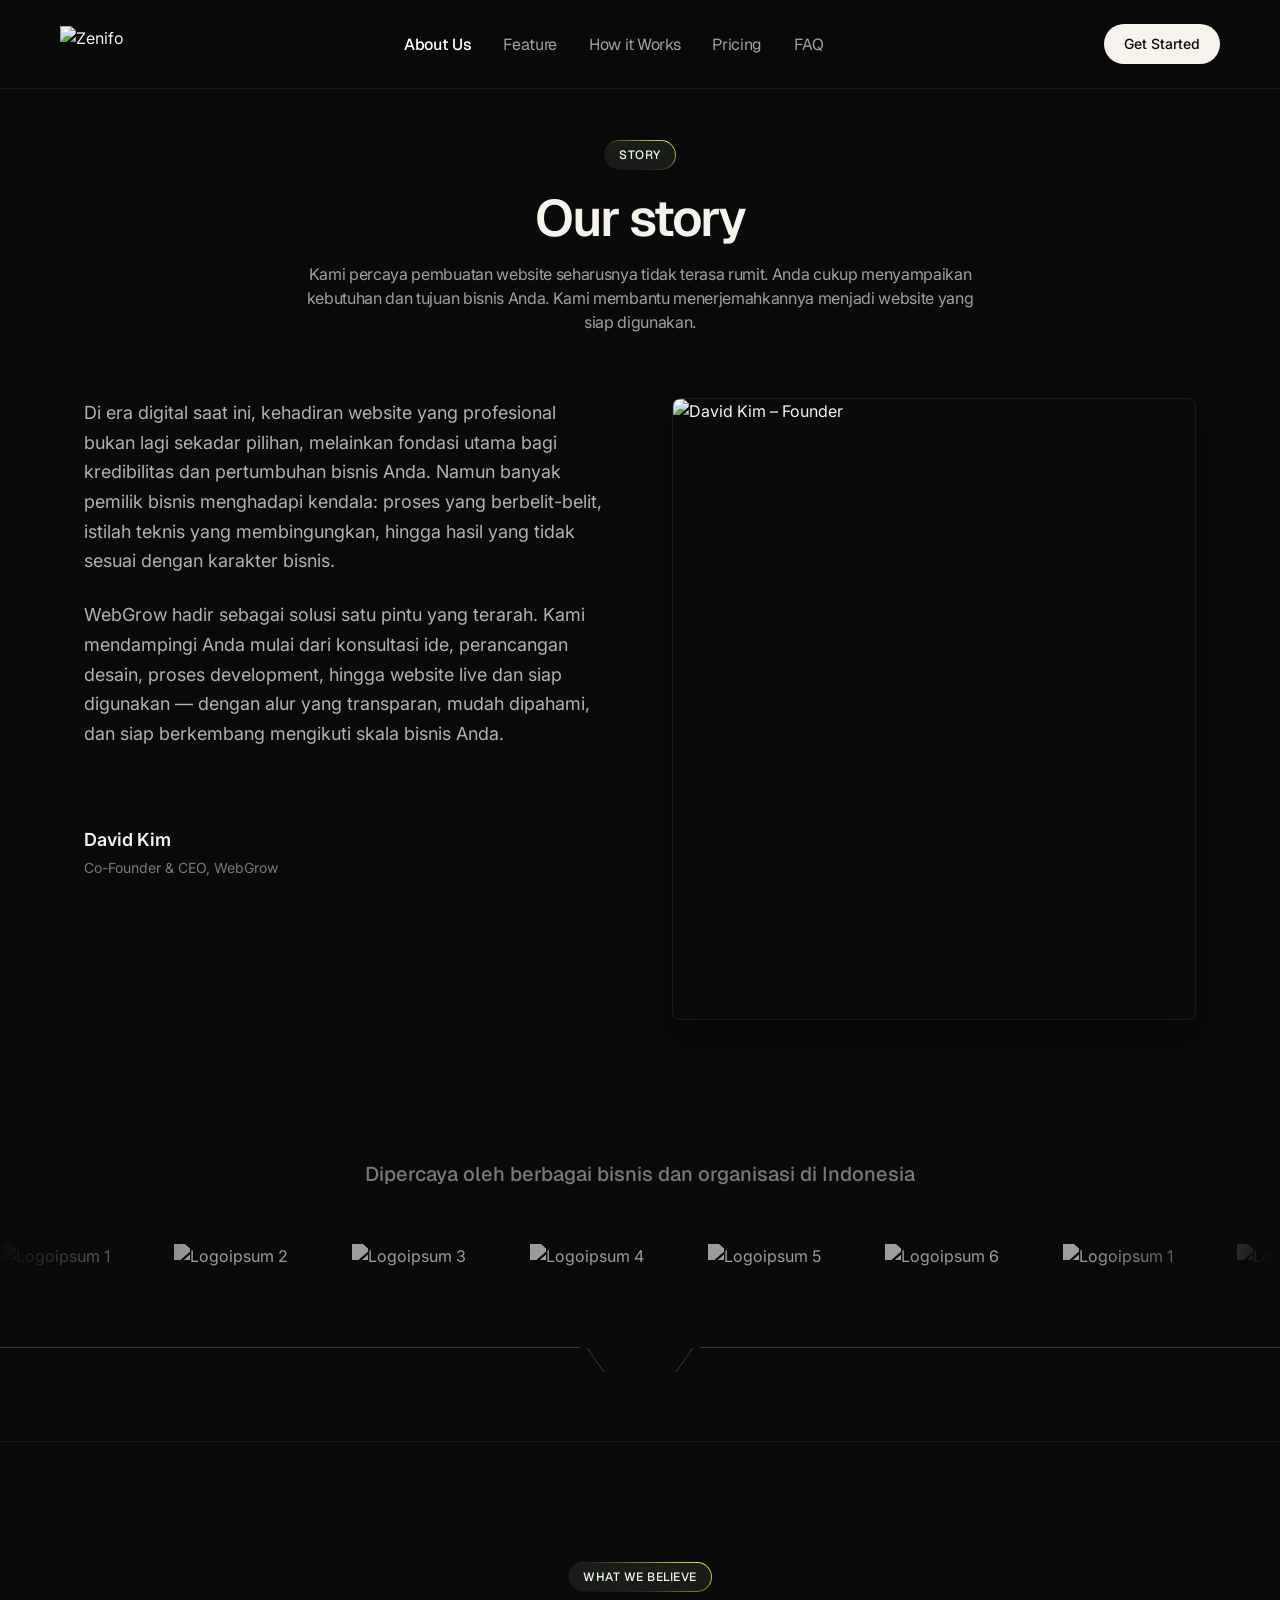
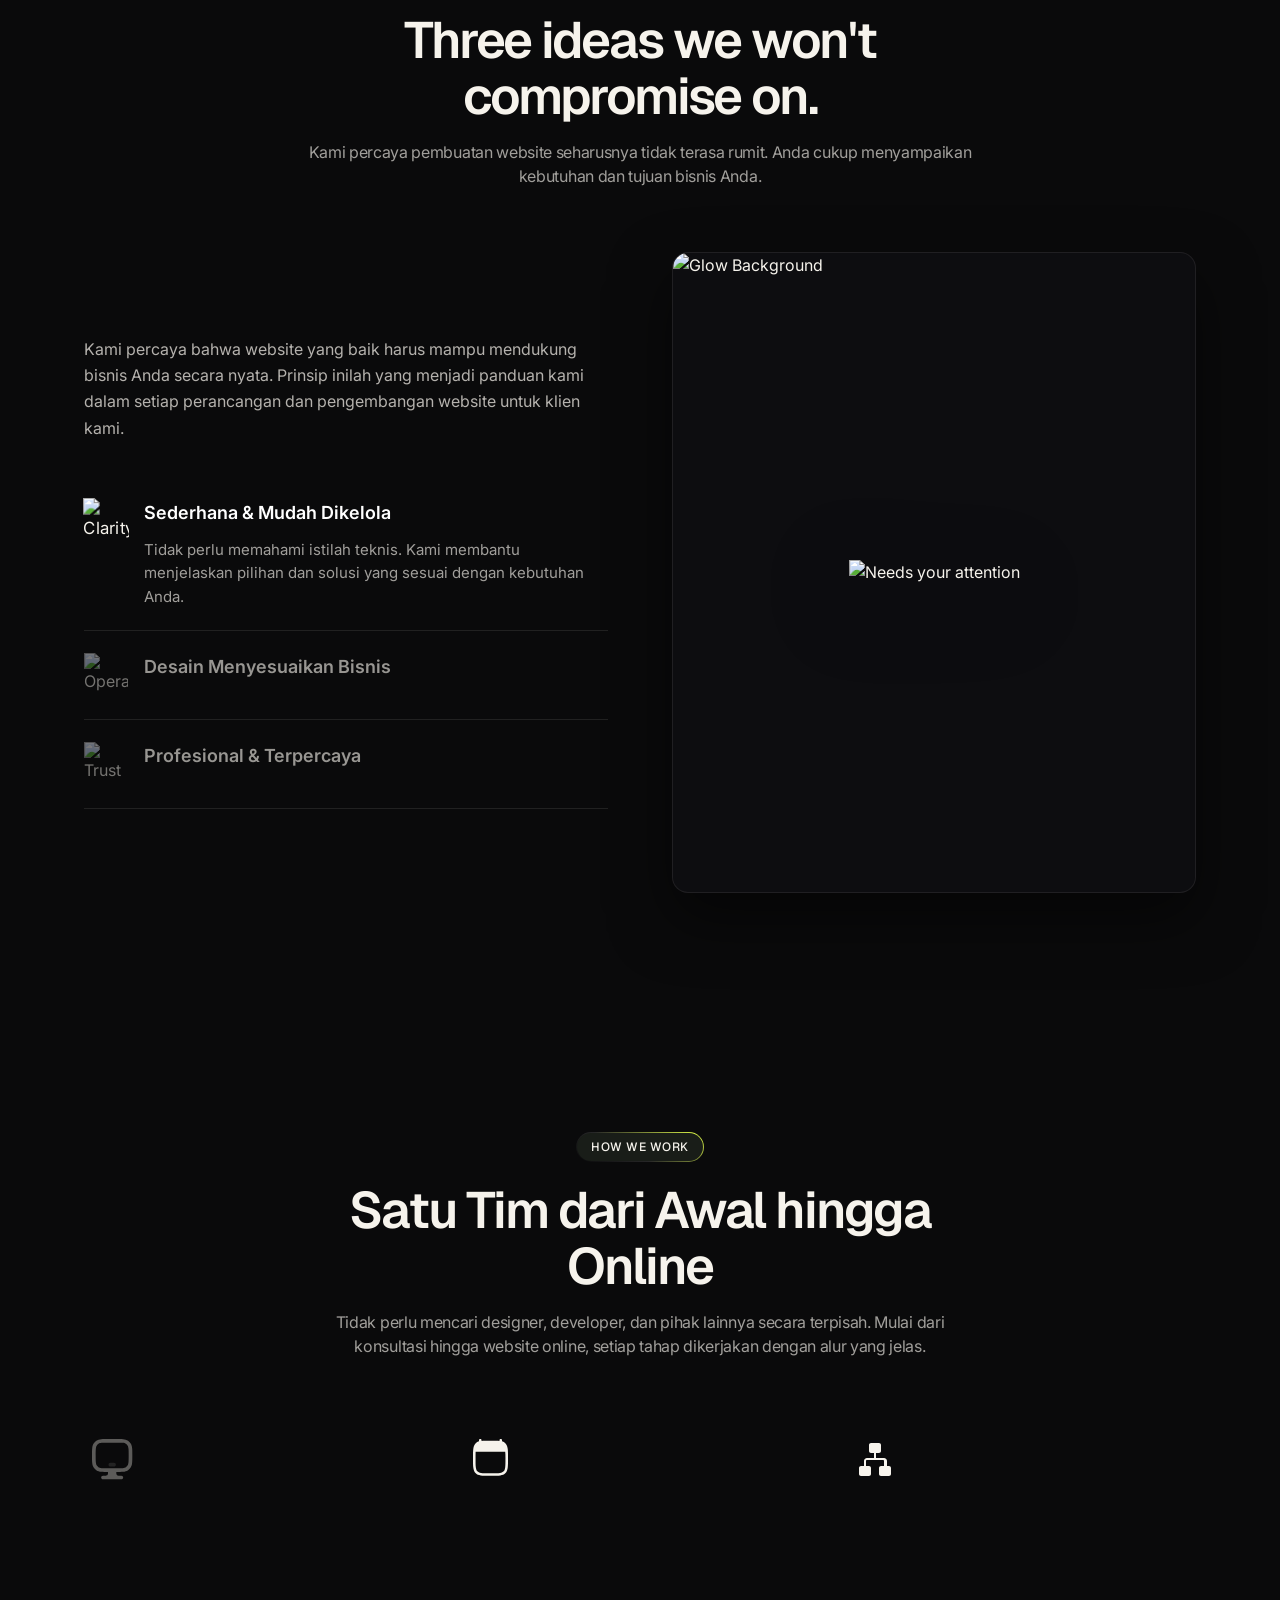
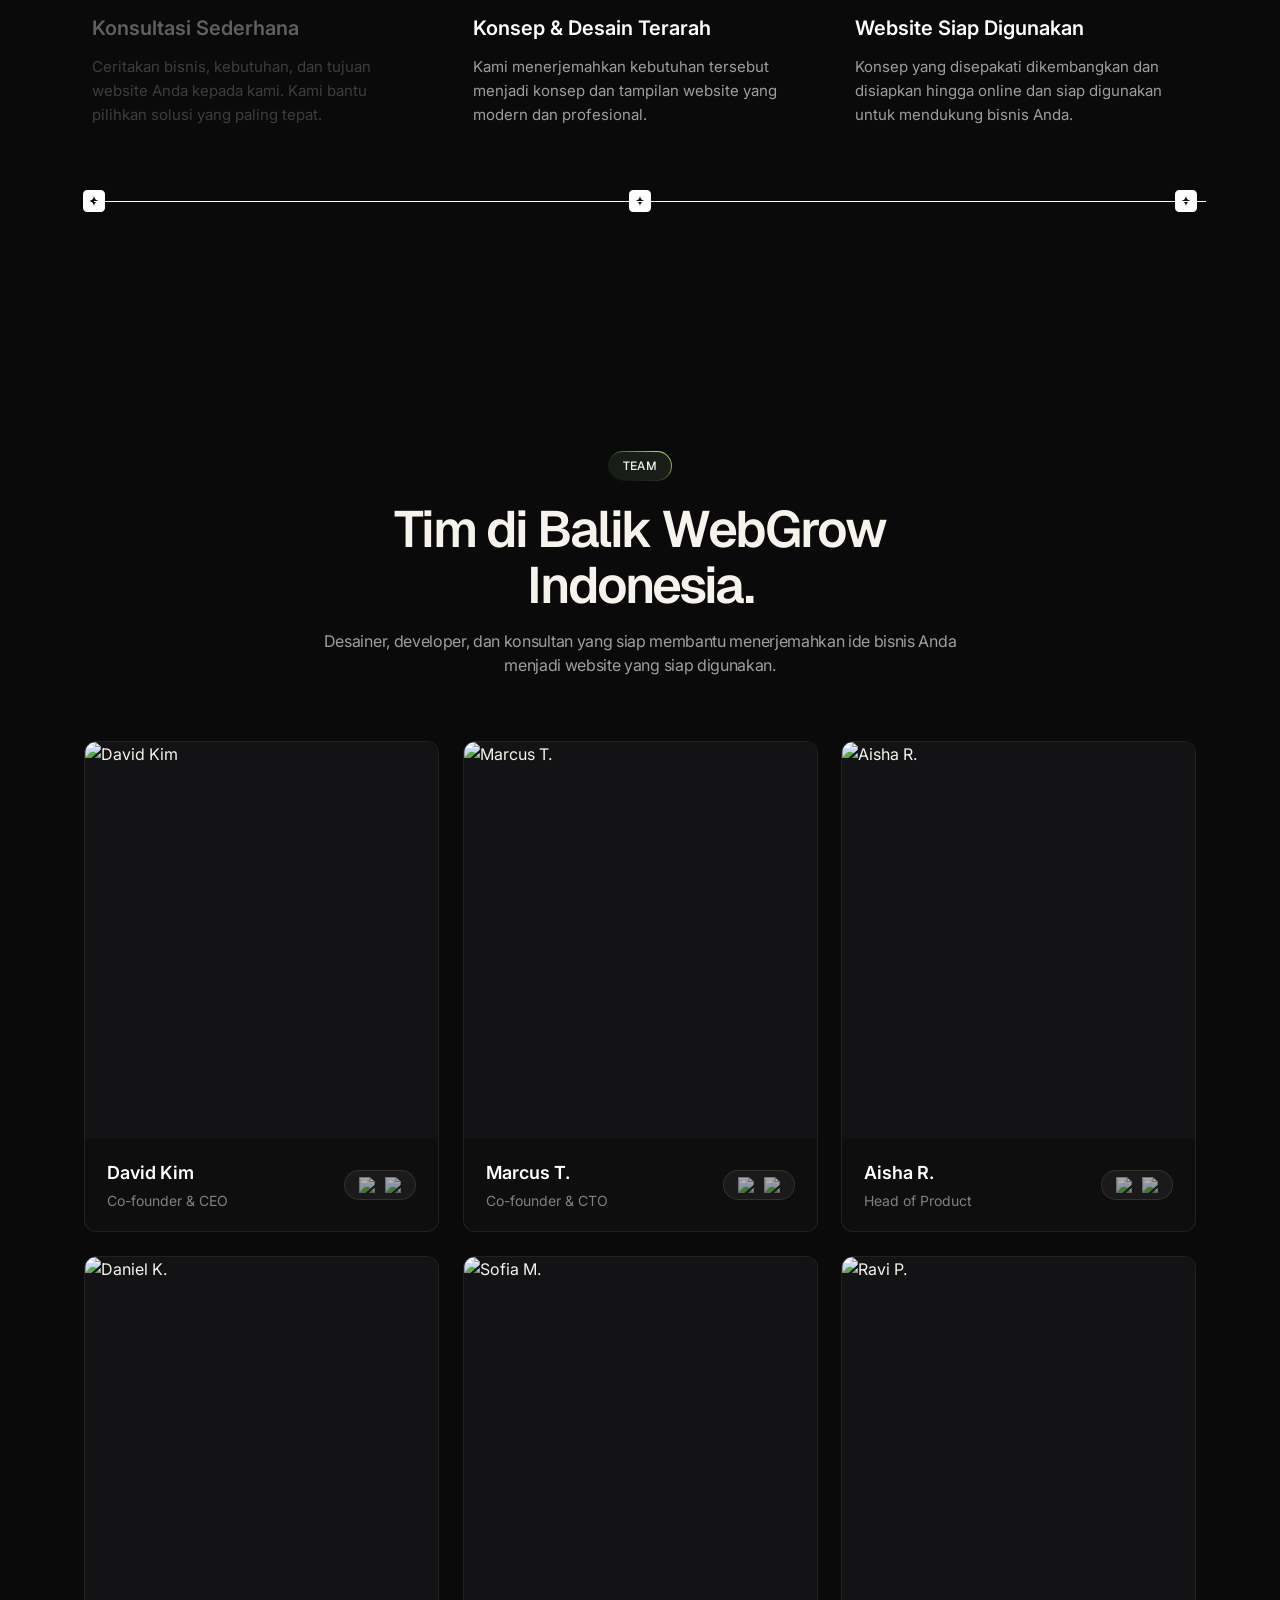
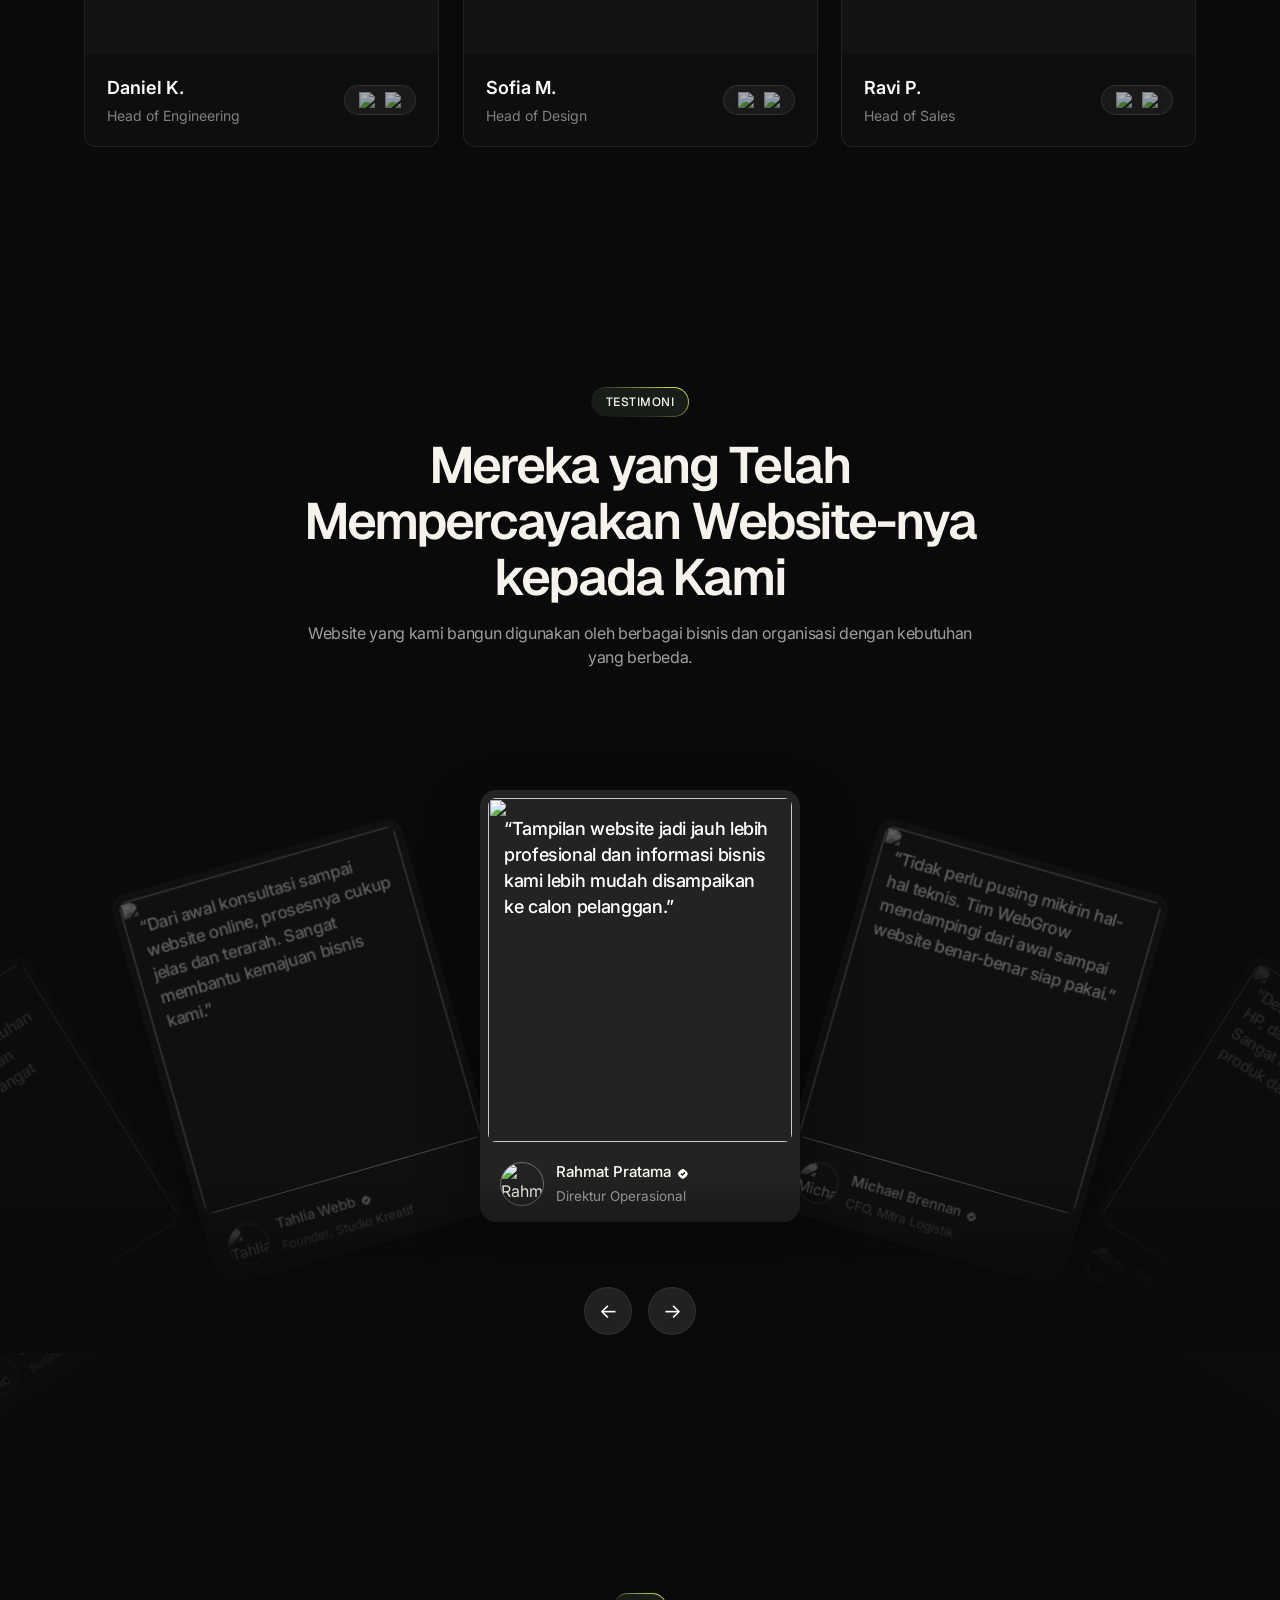
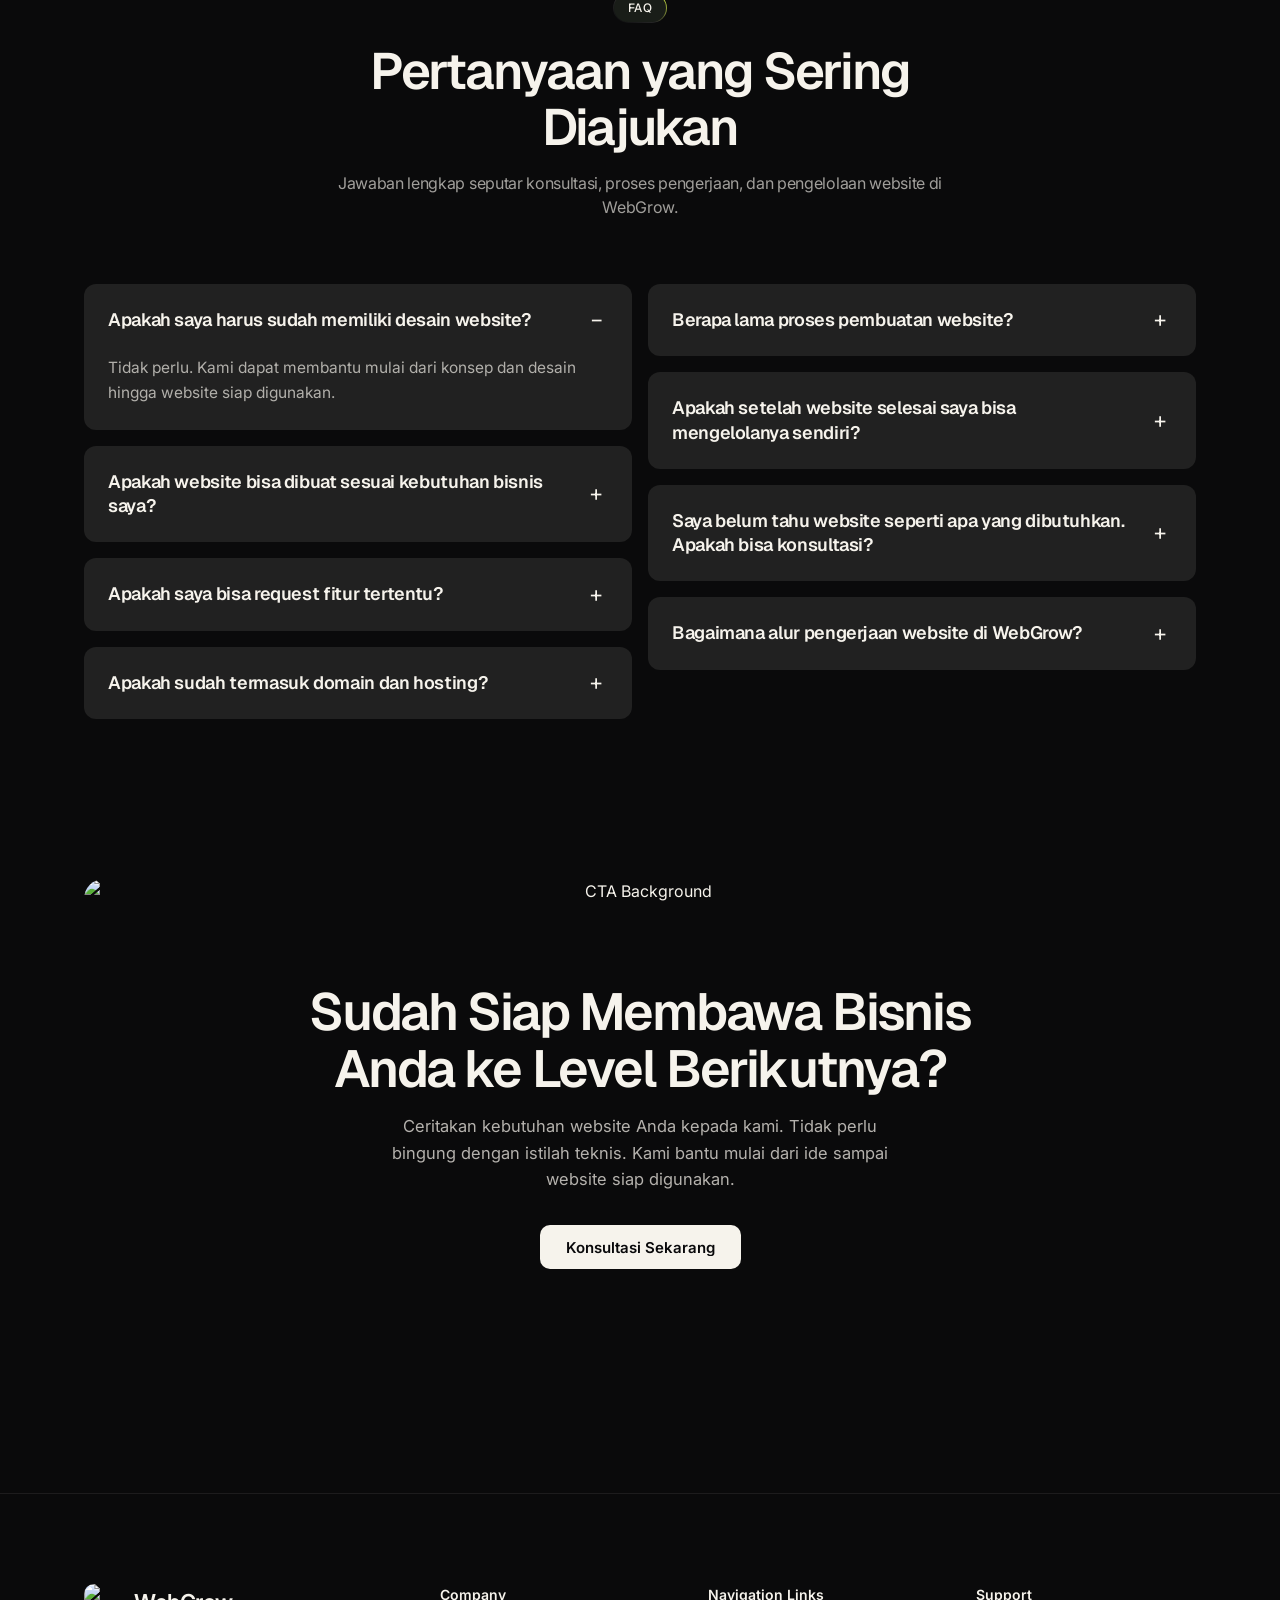
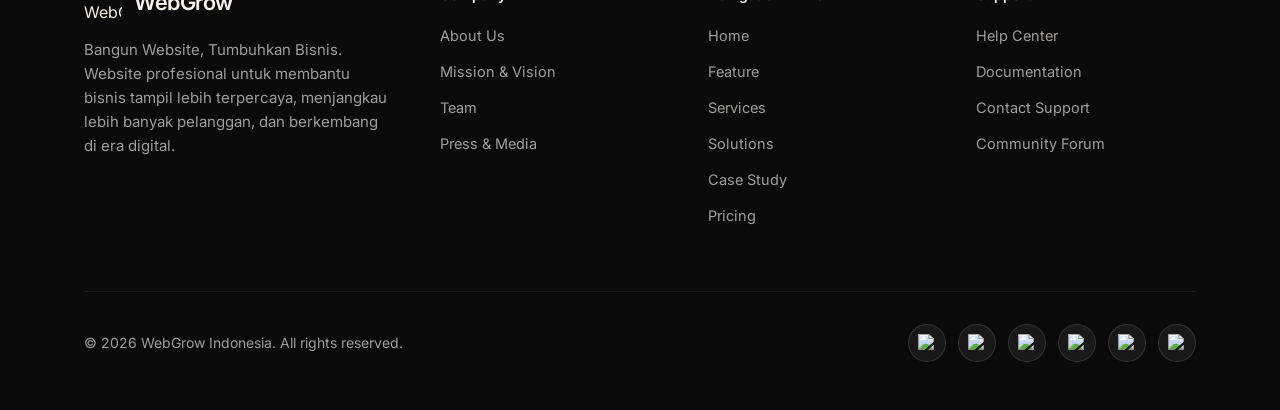
==== about.html @ 0aa2a5a3 "feat: implement features page with official webgrow.id copy and iris transitions" ====
<!DOCTYPE html>
<html lang="en">
<head>
  <meta charset="UTF-8" />
  <meta name="viewport" content="width=device-width, initial-scale=1.0" />
  <title>About Us – WebGrow Indonesia</title>
  <meta name="description" content="Cerita, prinsip kerja, dan tim profesional di balik WebGrow Indonesia. Membantu bisnis tampil lebih profesional dan berkembang di era digital." />
  <link rel="icon" type="image/png" href="https://framerusercontent.com/images/ERTeGeVq5QXVzENdZQJZRX53zg.png?width=192&height=192" />

  <!-- Google Fonts matching ZenFlo (Geist, Geist Mono, Inter, IBM Plex Sans) -->
  <link rel="preconnect" href="https://fonts.googleapis.com" />
  <link rel="preconnect" href="https://fonts.gstatic.com" crossorigin />
  <link href="https://fonts.googleapis.com/css2?family=Geist+Mono:wght@400;500;600;700&family=Geist:wght@300;400;500;600;700&family=IBM+Plex+Sans:wght@400;500;600&family=Inter:wght@400;500;600&display=swap" rel="stylesheet" />

  <link rel="stylesheet" href="styles.css" />
</head>
<body class="page-dark" data-page="about">
  <div id="appRoot">



<!-- ========================================================================
       1. TOP NAVBAR (Dark Theme for About Page, exact match to video)
       ======================================================================== -->
  <header class="navbar-wrap navbar-dark" id="navbarWrap">
    <nav class="navbar" aria-label="Main Navigation">
      <a href="index.html" class="nav-logo" aria-label="WebGrow Home">
        <img src="https://framerusercontent.com/images/6xKFJEbHL6CLz3dNvaTMTzN6oY.svg" alt="Zenifo" />
      </a>

      <ul class="nav-links nav-links-dark" id="navLinks">
        <li><a href="about.html" class="active">About Us</a></li>
        <li><a href="feature.html">Feature</a></li>
        <li><a href="index.html#services">How it Works</a></li>
        <li><a href="index.html#pricing">Pricing</a></li>
        <li><a href="#faq">FAQ</a></li>
      </ul>

      <div class="nav-actions">
        <button type="button" class="btn-nav-white open-modal-btn" data-modal-title="Konsultasikan Kebutuhan Anda">
          <span class="btn-roll-wrap">
            <span class="btn-roll-text">Get Started</span>
            <span class="btn-roll-text" aria-hidden="true">Get Started</span>
          </span>
        </button>
        <button type="button" class="mobile-toggle mobile-toggle-dark" id="mobileToggle" aria-label="Toggle Menu">
          ☰
        </button>
      </div>
    </nav>
  </header>

  <!-- ========================================================================
       2. STORY SECTION (Our Story — 2 Column Split + David Kim Portrait)
       ======================================================================== -->
  <section class="section-padding about-hero-story" id="story">
    <div class="container">
      <div class="section-header reveal">
        <div class="section-tag-wrap"><span class="section-tag">STORY</span></div>
        <h1 class="section-title">Our story</h1>
        <p class="section-subtitle">
          Kami percaya pembuatan website seharusnya tidak terasa rumit. Anda cukup menyampaikan kebutuhan dan tujuan bisnis Anda. Kami membantu menerjemahkannya menjadi website yang siap digunakan.
        </p>
      </div>

      <div class="about-story-grid">
        <!-- Left: Story Narrative Text -->
        <div class="about-story-text-col reveal">
          <div class="about-story-paragraphs">
            <p>
              Di era digital saat ini, kehadiran website yang profesional bukan lagi sekadar pilihan, melainkan fondasi utama bagi kredibilitas dan pertumbuhan bisnis Anda. Namun banyak pemilik bisnis menghadapi kendala: proses yang berbelit-belit, istilah teknis yang membingungkan, hingga hasil yang tidak sesuai dengan karakter bisnis.
            </p>
            <p>
              WebGrow hadir sebagai solusi satu pintu yang terarah. Kami mendampingi Anda mulai dari konsultasi ide, perancangan desain, proses development, hingga website live dan siap digunakan — dengan alur yang transparan, mudah dipahami, dan siap berkembang mengikuti skala bisnis Anda.
            </p>
          </div>

          <div class="about-story-author">
            <strong class="author-name">David Kim</strong>
            <span class="author-role">Co-Founder & CEO, WebGrow</span>
          </div>
        </div>

        <!-- Right: Story Image Card -->
        <div class="about-story-img-col reveal">
          <div class="about-story-card">
            <img src="https://framerusercontent.com/images/q6p8OJOGWKKcPeOQ3prjCIoLLzk.png?width=2192&height=2600" alt="David Kim – Founder" />
          </div>
        </div>
      </div>
    </div>
  </section>

  <!-- ========================================================================
       3. TRUSTED BY MARQUEE SECTION
       ======================================================================== -->
  <section class="trusted-section trusted-dark">
    <div class="trusted-inner">
      <p class="trusted-label">Dipercaya oleh berbagai bisnis dan organisasi di Indonesia</p>

      <div class="marquee-mask">
        <div class="marquee-track">
          <!-- Set 1 -->
          <img src="https://framerusercontent.com/images/kgAOUvnOBam8hImcdbO1KC5FMs.png?width=963&height=144" alt="Logoipsum 1" />
          <img src="https://framerusercontent.com/images/rtpkKdxZ1K9Pp9ishMmYuGoWO5I.png?width=863&height=176" alt="Logoipsum 2" />
          <img src="https://framerusercontent.com/images/y2eHMSsZQO1H6WKA79q4b6fpWY.png?width=784&height=144" alt="Logoipsum 3" />
          <img src="https://framerusercontent.com/images/ol4k2NLMSbtbLmTO0Xmfzhf7I.png?width=776&height=144" alt="Logoipsum 4" />
          <img src="https://framerusercontent.com/images/yUzHcuQYDrqTzHWux41GbWjKZ8.png?width=1024&height=144" alt="Logoipsum 5" />
          <img src="https://framerusercontent.com/images/j6NPJrzG0a3XztpqbIMPY4UvONo.png?width=859&height=144" alt="Logoipsum 6" />
          <!-- Set 2 -->
          <img src="https://framerusercontent.com/images/kgAOUvnOBam8hImcdbO1KC5FMs.png?width=963&height=144" alt="Logoipsum 1" />
          <img src="https://framerusercontent.com/images/rtpkKdxZ1K9Pp9ishMmYuGoWO5I.png?width=863&height=176" alt="Logoipsum 2" />
          <img src="https://framerusercontent.com/images/y2eHMSsZQO1H6WKA79q4b6fpWY.png?width=784&height=144" alt="Logoipsum 3" />
          <img src="https://framerusercontent.com/images/ol4k2NLMSbtbLmTO0Xmfzhf7I.png?width=776&height=144" alt="Logoipsum 4" />
          <img src="https://framerusercontent.com/images/yUzHcuQYDrqTzHWux41GbWjKZ8.png?width=1024&height=144" alt="Logoipsum 5" />
          <img src="https://framerusercontent.com/images/j6NPJrzG0a3XztpqbIMPY4UvONo.png?width=859&height=144" alt="Logoipsum 6" />
        </div>
      </div>

      <div class="trusted-divider-row" aria-hidden="true">
        <div class="trusted-line-left"></div>
        <div class="trusted-line-right"></div>
      </div>
    </div>
  </section>

  <!-- ========================================================================
       4. WHAT WE BELIEVE SECTION (Three Ideas We Won't Compromise On)
       ======================================================================== -->
  <section class="section-padding about-believe-section" id="believe">
    <div class="container">
      <div class="section-header reveal">
        <div class="section-tag-wrap"><span class="section-tag">WHAT WE BELIEVE</span></div>
        <h2 class="section-title">Three ideas we won't compromise on.</h2>
        <p class="section-subtitle">
          Kami percaya pembuatan website seharusnya tidak terasa rumit. Anda cukup menyampaikan kebutuhan dan tujuan bisnis Anda.
        </p>
      </div>

      <div class="about-believe-container reveal">
        <!-- Left Column: Intro + 3 Items -->
        <div class="believe-left-col">
          <p class="believe-intro-text">
            Kami percaya bahwa website yang baik harus mampu mendukung bisnis Anda secara nyata. Prinsip inilah yang menjadi panduan kami dalam setiap perancangan dan pengembangan website untuk klien kami.
          </p>

          <div class="believe-items-list" id="believeItemsList">
            <!-- Item 1: Sederhana & Mudah Dikelola -->
            <div class="believe-item active" data-believe-index="0">
              <div class="believe-item-icon">
                <img src="https://framerusercontent.com/images/aUrCpu0Vrbx3Of52JWegqrqTHew.png?width=176&height=176" alt="Clarity" />
              </div>
              <div class="believe-item-content">
                <h4>Sederhana & Mudah Dikelola</h4>
                <p>Tidak perlu memahami istilah teknis. Kami membantu menjelaskan pilihan dan solusi yang sesuai dengan kebutuhan Anda.</p>
              </div>
            </div>

            <!-- Item 2: Desain Menyesuaikan Bisnis -->
            <div class="believe-item" data-believe-index="1">
              <div class="believe-item-icon">
                <img src="https://framerusercontent.com/images/sPoCinBz6YLfbqw3IN6ZzPkD2A.png?width=176&height=176" alt="Operators" />
              </div>
              <div class="believe-item-content">
                <h4>Desain Menyesuaikan Bisnis</h4>
                <p>Tampilan dan struktur website dibuat mengikuti karakter, identitas, dan tujuan spesifik bisnis Anda.</p>
              </div>
            </div>

            <!-- Item 3: Profesional & Terpercaya -->
            <div class="believe-item" data-believe-index="2">
              <div class="believe-item-icon">
                <img src="https://framerusercontent.com/images/X1zCU1aOf1hY275vk5U8t6yZyY.png?width=176&height=176" alt="Trust" />
              </div>
              <div class="believe-item-content">
                <h4>Profesional & Terpercaya</h4>
                <p>Tampilkan bisnis Anda dengan website yang rapi dan modern untuk meningkatkan kepercayaan calon pelanggan.</p>
              </div>
            </div>
          </div>
        </div>

        <!-- Right Column: Visual Graphic Box -->
        <div class="believe-right-col">
          <div class="believe-visual-card">
            <img src="https://framerusercontent.com/images/Jg4kEefESLtCmCmxvcPq9RBOlM.png?width=1108&height=1300" alt="Glow Background" class="believe-visual-bg" />
            <div class="believe-svg-overlay">
              <img src="https://framerusercontent.com/images/t6wzbYuTwLEodDrjnRRPxtVYpY.svg?width=348&height=180" alt="Needs your attention" class="believe-floating-badge active" data-badge-index="0" />
              <img src="https://framerusercontent.com/images/pHz17jZXVTPCjyQ1QcI4irUlA0.svg?width=348&height=164" alt="Desain Menyesuaikan Bisnis" class="believe-floating-badge" data-badge-index="1" />
              <img src="https://framerusercontent.com/images/uSyj5jo4oEVVf1xiJPdlm74fD8.svg?width=348&height=164" alt="Profesional & Terpercaya" class="believe-floating-badge" data-badge-index="2" />
            </div>
          </div>
        </div>
      </div>
    </div>
  </section>

  <!-- ========================================================================
       5. HOW WE WORK SECTION (Satu Tim dari Awal hingga Online)
       ======================================================================== -->
  <section class="section-padding about-work-section" id="work">
    <div class="container">
      <div class="section-header reveal">
        <div class="section-tag-wrap"><span class="section-tag">HOW WE WORK</span></div>
        <h2 class="section-title">Satu Tim dari Awal hingga Online</h2>
        <p class="section-subtitle">
          Tidak perlu mencari designer, developer, dan pihak lainnya secara terpisah. Mulai dari konsultasi hingga website online, setiap tahap dikerjakan dengan alur yang jelas.
        </p>
      </div>

      <div class="about-work-grid reveal" id="aboutWorkGrid">
        <!-- Card 1: Konsultasi Sederhana -->
        <div class="about-work-card active" data-work-index="0">
          <div class="about-work-icon">
            <svg display="block" role="presentation" viewBox="0 0 41 41" xmlns="http://www.w3.org/2000/svg">
              <path d="M 0 1.833 C 0 0.821 0.821 0 1.833 0 L 5.5 0 C 6.512 0 7.333 0.821 7.333 1.833 C 7.333 2.846 6.512 3.667 5.5 3.667 L 1.833 3.667 C 0.821 3.667 0 2.846 0 1.833 Z" fill="rgba(246, 243, 236, 0.32)" transform="translate(16.5 23.833)"/>
              <path d="M 23.938 0 C 26.855 0 29.19 0 31.056 0.196 C 32.976 0.399 34.609 0.826 36.033 1.823 C 36.997 2.498 37.835 3.336 38.51 4.3 C 39.507 5.724 39.934 7.358 40.137 9.278 C 40.333 11.144 40.333 13.478 40.333 16.396 L 40.333 16.605 C 40.333 19.522 40.333 21.856 40.137 23.722 C 39.934 25.642 39.507 27.276 38.51 28.7 C 37.835 29.664 36.997 30.502 36.033 31.177 C 34.609 32.174 32.976 32.601 31.056 32.804 C 29.276 32.991 27.068 32.999 24.335 32.999 C 24.264 33.611 24.284 34.229 24.393 34.815 C 24.516 35.484 24.578 35.818 25.088 36.242 C 25.598 36.666 26.098 36.667 27.1 36.667 L 29.333 36.667 C 30.346 36.667 31.167 37.488 31.167 38.5 C 31.167 39.513 30.346 40.333 29.333 40.333 L 11 40.333 C 9.987 40.333 9.167 39.513 9.167 38.5 C 9.167 37.488 9.987 36.667 11 36.667 L 13.233 36.667 C 14.235 36.667 14.737 36.666 15.246 36.242 C 15.755 35.818 15.818 35.484 15.941 34.815 C 16.05 34.229 16.068 33.611 15.997 32.999 C 13.265 32.999 11.058 32.991 9.278 32.804 C 7.358 32.601 5.724 32.174 4.3 31.177 C 3.336 30.502 2.498 29.664 1.823 28.7 C 0.826 27.276 0.399 25.642 0.196 23.722 C 0 21.856 0 19.521 0 16.604 L 0 16.397 C 0 13.479 0 11.144 0.196 9.278 C 0.399 7.358 0.826 5.724 1.823 4.3 C 2.498 3.336 3.336 2.498 4.3 1.823 C 5.724 0.826 7.358 0.399 9.278 0.196 C 11.144 0 13.479 0 16.397 0 Z M 16.5 3.667 C 13.454 3.667 11.313 3.669 9.662 3.843 C 8.044 4.013 7.11 4.333 6.403 4.827 C 5.79 5.256 5.256 5.79 4.827 6.403 C 4.333 7.11 4.013 8.044 3.843 9.662 C 3.669 11.313 3.667 13.454 3.667 16.5 C 3.667 19.546 3.669 21.687 3.843 23.338 C 4.013 24.956 4.333 25.89 4.827 26.597 C 5.256 27.21 5.79 27.744 6.403 28.173 C 7.11 28.667 8.044 28.987 9.662 29.157 C 11.313 29.331 13.454 29.333 16.5 29.333 L 23.833 29.333 C 26.879 29.333 29.02 29.331 30.671 29.157 C 32.289 28.987 33.224 28.668 33.931 28.173 C 34.544 27.744 35.077 27.21 35.506 26.597 C 36 25.89 36.32 24.956 36.49 23.338 C 36.664 21.687 36.667 19.546 36.667 16.5 C 36.667 13.454 36.664 11.313 36.49 9.662 C 36.32 8.044 36 7.11 35.506 6.403 C 35.077 5.79 34.544 5.256 33.931 4.827 C 33.224 4.333 32.289 4.013 30.671 3.843 C 29.02 3.669 26.879 3.667 23.833 3.667 Z" fill="currentColor"/>
            </svg>
          </div>
          <div class="about-work-body">
            <h3>Konsultasi Sederhana</h3>
            <p>Ceritakan bisnis, kebutuhan, dan tujuan website Anda kepada kami. Kami bantu pilihkan solusi yang paling tepat.</p>
          </div>
        </div>

        <!-- Card 2: Konsep & Desain Terarah -->
        <div class="about-work-card" data-work-index="1">
          <div class="about-work-icon">
            <svg display="block" role="presentation" viewBox="0 0 41 41" xmlns="http://www.w3.org/2000/svg">
              <path d="M 27.762 0 C 28.469 0 29.043 0.574 29.043 1.281 L 29.043 2.366 C 30.417 2.756 31.576 3.388 32.541 4.431 C 33.87 5.867 34.461 7.683 34.744 9.958 C 35.023 12.205 35.02 15.091 35.02 18.779 L 35.02 19.656 C 35.02 23.345 35.023 26.23 34.744 28.478 C 34.461 30.752 33.87 32.567 32.541 34.004 C 31.199 35.455 29.481 36.113 27.331 36.426 C 25.229 36.731 22.537 36.728 19.133 36.728 L 15.887 36.728 C 12.484 36.728 9.792 36.731 7.689 36.426 C 5.54 36.113 3.822 35.455 2.48 34.004 C 1.151 32.567 0.56 30.752 0.278 28.478 C -0.002 26.23 0 23.345 0 19.656 L 0 18.779 C 0 15.091 -0.002 12.205 0.278 9.958 C 0.56 7.683 1.151 5.867 2.48 4.431 C 3.445 3.387 4.605 2.755 5.98 2.365 L 5.98 1.281 C 5.98 0.574 6.554 0 7.262 0 C 7.969 0 8.543 0.574 8.543 1.281 L 8.543 1.905 C 10.506 1.704 12.928 1.707 15.887 1.707 L 19.133 1.707 C 22.094 1.707 24.516 1.704 26.48 1.905 L 26.48 1.281 C 26.48 0.574 27.054 0 27.762 0 Z M 2.629 12.813 C 2.563 14.447 2.563 16.401 2.563 18.779 L 2.563 19.656 C 2.563 23.412 2.565 26.109 2.82 28.161 C 3.072 30.186 3.551 31.388 4.361 32.264 C 5.158 33.126 6.231 33.624 8.058 33.889 C 9.933 34.162 12.406 34.165 15.887 34.165 L 19.133 34.165 C 22.615 34.165 25.087 34.162 26.963 33.889 C 28.79 33.624 29.863 33.126 30.66 32.264 C 31.47 31.388 31.949 30.186 32.201 28.161 C 32.456 26.109 32.458 23.412 32.458 19.656 L 32.458 18.779 C 32.458 16.401 32.457 14.448 32.201 12.813 Z" fill="currentColor"/>
            </svg>
          </div>
          <div class="about-work-body">
            <h3>Konsep & Desain Terarah</h3>
            <p>Kami menerjemahkan kebutuhan tersebut menjadi konsep dan tampilan website yang modern dan profesional.</p>
          </div>
        </div>

        <!-- Card 3: Website Siap Digunakan -->
        <div class="about-work-card" data-work-index="2">
          <div class="about-work-icon">
            <svg display="block" role="presentation" viewBox="0 0 41 41" xmlns="http://www.w3.org/2000/svg">
              <path d="M14 6C14 4.89543 14.8954 4 16 4H24C25.1046 4 26 4.89543 26 6V12C26 13.1046 25.1046 14 24 14H21V19H29C30.6569 19 32 20.3431 32 22V27H34C35.1046 27 36 27.8954 36 29V35C36 36.1046 35.1046 37 34 37H26C24.8954 37 24 36.1046 24 35V29C24 27.8954 24.8954 27 26 27H29V22C29 21.4477 28.5523 21 28 21H12C11.4477 21 11 21.4477 11 22V27H14C15.1046 27 16 27.8954 16 29V35C16 36.1046 15.1046 37 14 37H6C4.89543 37 4 36.1046 4 35V29C4 27.8954 4.89543 27 6 27H9V22C9 20.3431 10.3431 19 12 19H19V14H16C14.8954 14 14 13.1046 14 12V6Z" fill="currentColor"/>
            </svg>
          </div>
          <div class="about-work-body">
            <h3>Website Siap Digunakan</h3>
            <p>Konsep yang disepakati dikembangkan dan disiapkan hingga online dan siap digunakan untuk mendukung bisnis Anda.</p>
          </div>
        </div>
      </div>

      <!-- Timeline Progress Bar Component -->
      <div class="work-timeline-wrap reveal">
        <div class="work-timeline-track">
          <div class="work-timeline-bg-line"></div>
          <div class="work-timeline-fill-line" id="workFillLine"></div>
          
          <div class="work-checkpoint active" data-work-step="0">
            <svg viewBox="0 0 20 20" fill="none">
              <path d="M16.0938 0C18.2511 0 20 1.74891 20 3.90625V16.0938C20 18.2511 18.2511 20 16.0938 20H3.90625C1.74891 20 0 18.2511 0 16.0938V3.90625C0 1.74891 1.74891 0 3.90625 0H16.0938ZM10 5C10 7.76141 7.76141 10 5 10C7.76141 10 10 12.2386 10 15C10 12.2386 12.2386 10 15 10C12.2386 10 10 7.76141 10 5Z"/>
            </svg>
          </div>
          
          <div class="work-checkpoint" data-work-step="1">
            <svg viewBox="0 0 20 20" fill="none">
              <path d="M16.0938 0C18.2511 0 20 1.74891 20 3.90625V16.0938C20 18.2511 18.2511 20 16.0938 20H3.90625C1.74891 20 0 18.2511 0 16.0938V3.90625C0 1.74891 1.74891 0 3.90625 0H16.0938ZM10 5C10 7.76141 7.76141 10 5 10C7.76141 10 10 12.2386 10 15C10 12.2386 12.2386 10 15 10C12.2386 10 10 7.76141 10 5Z"/>
            </svg>
          </div>
          
          <div class="work-checkpoint" data-work-step="2">
            <svg viewBox="0 0 20 20" fill="none">
              <path d="M16.0938 0C18.2511 0 20 1.74891 20 3.90625V16.0938C20 18.2511 18.2511 20 16.0938 20H3.90625C1.74891 20 0 18.2511 0 16.0938V3.90625C0 1.74891 1.74891 0 3.90625 0H16.0938ZM10 5C10 7.76141 7.76141 10 5 10C7.76141 10 10 12.2386 10 15C10 12.2386 12.2386 10 15 10C12.2386 10 10 7.76141 10 5Z"/>
            </svg>
          </div>
        </div>
      </div>
    </div>
  </section>

  <!-- ========================================================================
       6. TEAM SECTION (The people behind Zenifo — 3x2 Grid)
       ======================================================================== -->
  <section class="section-padding about-team-section" id="team">
    <div class="container">
      <div class="section-header reveal">
        <div class="section-tag-wrap"><span class="section-tag">TEAM</span></div>
        <h2 class="section-title">Tim di Balik WebGrow Indonesia.</h2>
        <p class="section-subtitle">
          Desainer, developer, dan konsultan yang siap membantu menerjemahkan ide bisnis Anda menjadi website yang siap digunakan.
        </p>
      </div>

      <div class="about-team-grid">
        <!-- Member 1: David Kim -->
        <div class="team-card reveal">
          <div class="team-card-photo">
            <img src="https://framerusercontent.com/images/Y5sx32rpehWh7UYKrEKuBwYEtI.png?width=1494&height=1680" alt="David Kim" />
          </div>
          <div class="team-card-info">
            <div class="team-card-meta">
              <strong>David Kim</strong>
              <span>Co-founder &amp; CEO</span>
            </div>
            <div class="team-social-pill">
              <a href="https://x.com/" target="_blank" rel="noopener" aria-label="X / Twitter">
                <img src="https://framerusercontent.com/images/lKFp1XtCxNMlVGgIji3udt0mwW4.png?width=72&height=72" alt="X" />
              </a>
              <a href="https://linkedin.com/" target="_blank" rel="noopener" aria-label="LinkedIn">
                <img src="https://framerusercontent.com/images/9ySIHkgCzf1KB23vqEPP7ho.png?width=72&height=72" alt="LinkedIn" />
              </a>
            </div>
          </div>
        </div>

        <!-- Member 2: Marcus T. -->
        <div class="team-card reveal">
          <div class="team-card-photo">
            <img src="https://framerusercontent.com/images/zFbjP0JiuvWsRDedoGdZqm5xQ.png?width=1494&height=1680" alt="Marcus T." />
          </div>
          <div class="team-card-info">
            <div class="team-card-meta">
              <strong>Marcus T.</strong>
              <span>Co-founder &amp; CTO</span>
            </div>
            <div class="team-social-pill">
              <a href="https://x.com/" target="_blank" rel="noopener" aria-label="X / Twitter">
                <img src="https://framerusercontent.com/images/lKFp1XtCxNMlVGgIji3udt0mwW4.png?width=72&height=72" alt="X" />
              </a>
              <a href="https://linkedin.com/" target="_blank" rel="noopener" aria-label="LinkedIn">
                <img src="https://framerusercontent.com/images/9ySIHkgCzf1KB23vqEPP7ho.png?width=72&height=72" alt="LinkedIn" />
              </a>
            </div>
          </div>
        </div>

        <!-- Member 3: Aisha R. -->
        <div class="team-card reveal">
          <div class="team-card-photo">
            <img src="https://framerusercontent.com/images/V5YuHc9tyk8TJGQh3Q93wwmp1iI.png?width=1494&height=1680" alt="Aisha R." />
          </div>
          <div class="team-card-info">
            <div class="team-card-meta">
              <strong>Aisha R.</strong>
              <span>Head of Product</span>
            </div>
            <div class="team-social-pill">
              <a href="https://x.com/" target="_blank" rel="noopener" aria-label="X / Twitter">
                <img src="https://framerusercontent.com/images/lKFp1XtCxNMlVGgIji3udt0mwW4.png?width=72&height=72" alt="X" />
              </a>
              <a href="https://linkedin.com/" target="_blank" rel="noopener" aria-label="LinkedIn">
                <img src="https://framerusercontent.com/images/9ySIHkgCzf1KB23vqEPP7ho.png?width=72&height=72" alt="LinkedIn" />
              </a>
            </div>
          </div>
        </div>

        <!-- Member 4: Daniel K. -->
        <div class="team-card reveal">
          <div class="team-card-photo">
            <img src="https://framerusercontent.com/images/YF3m3L1yRME3xy9qXlVstiP9ro.png?width=1494&height=1680" alt="Daniel K." />
          </div>
          <div class="team-card-info">
            <div class="team-card-meta">
              <strong>Daniel K.</strong>
              <span>Head of Engineering</span>
            </div>
            <div class="team-social-pill">
              <a href="https://x.com/" target="_blank" rel="noopener" aria-label="X / Twitter">
                <img src="https://framerusercontent.com/images/lKFp1XtCxNMlVGgIji3udt0mwW4.png?width=72&height=72" alt="X" />
              </a>
              <a href="https://linkedin.com/" target="_blank" rel="noopener" aria-label="LinkedIn">
                <img src="https://framerusercontent.com/images/9ySIHkgCzf1KB23vqEPP7ho.png?width=72&height=72" alt="LinkedIn" />
              </a>
            </div>
          </div>
        </div>

        <!-- Member 5: Sofia M. -->
        <div class="team-card reveal">
          <div class="team-card-photo">
            <img src="https://framerusercontent.com/images/L5GelNrXUS5syCcZRpV2gBybW70.png?width=1494&height=1680" alt="Sofia M." />
          </div>
          <div class="team-card-info">
            <div class="team-card-meta">
              <strong>Sofia M.</strong>
              <span>Head of Design</span>
            </div>
            <div class="team-social-pill">
              <a href="https://x.com/" target="_blank" rel="noopener" aria-label="X / Twitter">
                <img src="https://framerusercontent.com/images/lKFp1XtCxNMlVGgIji3udt0mwW4.png?width=72&height=72" alt="X" />
              </a>
              <a href="https://linkedin.com/" target="_blank" rel="noopener" aria-label="LinkedIn">
                <img src="https://framerusercontent.com/images/9ySIHkgCzf1KB23vqEPP7ho.png?width=72&height=72" alt="LinkedIn" />
              </a>
            </div>
          </div>
        </div>

        <!-- Member 6: Ravi P. -->
        <div class="team-card reveal">
          <div class="team-card-photo">
            <img src="https://framerusercontent.com/images/KJJIuwvsB6v2xzzVgczIStLZZuc.png?width=1494&height=1680" alt="Ravi P." />
          </div>
          <div class="team-card-info">
            <div class="team-card-meta">
              <strong>Ravi P.</strong>
              <span>Head of Sales</span>
            </div>
            <div class="team-social-pill">
              <a href="https://x.com/" target="_blank" rel="noopener" aria-label="X / Twitter">
                <img src="https://framerusercontent.com/images/lKFp1XtCxNMlVGgIji3udt0mwW4.png?width=72&height=72" alt="X" />
              </a>
              <a href="https://linkedin.com/" target="_blank" rel="noopener" aria-label="LinkedIn">
                <img src="https://framerusercontent.com/images/9ySIHkgCzf1KB23vqEPP7ho.png?width=72&height=72" alt="LinkedIn" />
              </a>
            </div>
          </div>
        </div>
      </div>
    </div>
  </section>

  <!-- ========================================================================
       7. TESTIMONIALS SECTION (Curved Fan Carousel)
       ======================================================================== -->
  <section class="section-padding" id="testimonials">
    <div class="container">
      <div class="section-header reveal">
        <div class="section-tag-wrap"><span class="section-tag">TESTIMONI</span></div>
        <h2 class="section-title">Mereka yang Telah Mempercayakan Website-nya kepada Kami</h2>
        <p class="section-subtitle">
          Website yang kami bangun digunakan oleh berbagai bisnis dan organisasi dengan kebutuhan yang berbeda.
        </p>
      </div>

      <div class="testimonial-fan-viewport reveal" id="testimonialFanViewport">
        <div class="testimonial-fan-stage" id="testimonialFanStage">
          <!-- Card 0 -->
          <div class="t-fan-card" data-fan-index="0">
            <div class="t-fan-quote">
              <img src="https://framerusercontent.com/images/ThglkDCepMIJEfIyOCSRzIdG25o.png?width=1216&height=1360" alt="" class="t-fan-quote-bg" />
              <p>“Prosesnya mudah dan komunikasinya enak. Kebutuhan kami dibantu diterjemahkan menjadi website yang sangat sesuai dan elegan.”</p>
            </div>
            <div class="t-fan-profile">
              <img src="https://framerusercontent.com/images/DoFlnaPLmggUTNl8Xk1V3mNA0.png?width=176&height=176" alt="Eric McClure" class="t-fan-avatar" />
              <div class="t-fan-meta">
                <div class="t-fan-name-row">
                  <strong>Eric McClure</strong>
                  <svg class="t-fan-verified" viewBox="0 0 13 13" fill="none" xmlns="http://www.w3.org/2000/svg"><path d="M4.558 11.797C4.88 12.01 5.313 11.886 5.714 12.162C6.115 12.439 6.382 12.912 6.827 12.912C7.272 12.912 7.539 12.439 7.94 12.162C8.341 11.886 8.774 12.01 9.096 11.797C9.418 11.585 9.489 11.124 9.811 10.816C10.133 10.509 10.614 10.459 10.836 10.137C11.059 9.815 10.935 9.382 11.211 8.981C11.488 8.58 11.961 8.313 11.961 7.868C11.961 7.423 11.488 7.156 11.211 6.755C10.935 6.354 11.059 5.921 10.836 5.599C10.614 5.277 10.133 5.227 9.811 4.919C9.489 4.612 9.418 4.151 9.096 3.939C8.774 3.726 8.341 3.85 7.94 3.574C7.539 3.297 7.272 2.824 6.827 2.824C6.382 2.824 6.115 3.297 5.714 3.574C5.313 3.85 4.88 3.726 4.558 3.939C4.236 4.151 4.165 4.612 3.843 4.919C3.521 5.227 3.04 5.277 2.818 5.599C2.595 5.921 2.719 6.354 2.443 6.755C2.166 7.156 1.693 7.423 1.693 7.868C1.693 8.313 2.166 8.58 2.443 8.981C2.719 9.382 2.595 9.815 2.818 10.137C3.04 10.459 3.521 10.509 3.843 10.816C4.165 11.124 4.236 11.585 4.558 11.797Z" fill="#F6F3EC"/><path d="M5.2 7.9L6.3 9L8.6 6.7" stroke="#121212" stroke-width="1.3" stroke-linecap="round" stroke-linejoin="round"/></svg>
                </div>
                <span>Business Owner</span>
              </div>
            </div>
          </div>

          <!-- Card 1 -->
          <div class="t-fan-card" data-fan-index="1">
            <div class="t-fan-quote">
              <img src="https://framerusercontent.com/images/ThglkDCepMIJEfIyOCSRzIdG25o.png?width=1216&height=1360" alt="" class="t-fan-quote-bg" />
              <p>“Dari awal konsultasi sampai website online, prosesnya cukup jelas dan terarah. Sangat membantu kemajuan bisnis kami.”</p>
            </div>
            <div class="t-fan-profile">
              <img src="https://framerusercontent.com/images/l7G1ehCbFagqXiutsoCq3tskeE.png?width=177&height=177" alt="Tahlia Webb" class="t-fan-avatar" />
              <div class="t-fan-meta">
                <div class="t-fan-name-row">
                  <strong>Tahlia Webb</strong>
                  <svg class="t-fan-verified" viewBox="0 0 13 13" fill="none" xmlns="http://www.w3.org/2000/svg"><path d="M4.558 11.797C4.88 12.01 5.313 11.886 5.714 12.162C6.115 12.439 6.382 12.912 6.827 12.912C7.272 12.912 7.539 12.439 7.94 12.162C8.341 11.886 8.774 12.01 9.096 11.797C9.418 11.585 9.489 11.124 9.811 10.816C10.133 10.509 10.614 10.459 10.836 10.137C11.059 9.815 10.935 9.382 11.211 8.981C11.488 8.58 11.961 8.313 11.961 7.868C11.961 7.423 11.488 7.156 11.211 6.755C10.935 6.354 11.059 5.921 10.836 5.599C10.614 5.277 10.133 5.227 9.811 4.919C9.489 4.612 9.418 4.151 9.096 3.939C8.774 3.726 8.341 3.85 7.94 3.574C7.539 3.297 7.272 2.824 6.827 2.824C6.382 2.824 6.115 3.297 5.714 3.574C5.313 3.85 4.88 3.726 4.558 3.939C4.236 4.151 4.165 4.612 3.843 4.919C3.521 5.227 3.04 5.277 2.818 5.599C2.595 5.921 2.719 6.354 2.443 6.755C2.166 7.156 1.693 7.423 1.693 7.868C1.693 8.313 2.166 8.58 2.443 8.981C2.719 9.382 2.595 9.815 2.818 10.137C3.04 10.459 3.521 10.509 3.843 10.816C4.165 11.124 4.236 11.585 4.558 11.797Z" fill="#F6F3EC"/><path d="M5.2 7.9L6.3 9L8.6 6.7" stroke="#121212" stroke-width="1.3" stroke-linecap="round" stroke-linejoin="round"/></svg>
                </div>
                <span>Founder, Studio Kreatif</span>
              </div>
            </div>
          </div>

          <!-- Card 2 (Initial Active Center Card) -->
          <div class="t-fan-card" data-fan-index="2">
            <div class="t-fan-quote">
              <img src="https://framerusercontent.com/images/ThglkDCepMIJEfIyOCSRzIdG25o.png?width=1216&height=1360" alt="" class="t-fan-quote-bg" />
              <p>“Tampilan website jadi jauh lebih profesional dan informasi bisnis kami lebih mudah disampaikan ke calon pelanggan.”</p>
            </div>
            <div class="t-fan-profile">
              <img src="https://framerusercontent.com/images/UTMBeb8qVY0AUIHxItgkJhqk7F0.png?width=177&height=177" alt="Rahmat Pratama" class="t-fan-avatar" />
              <div class="t-fan-meta">
                <div class="t-fan-name-row">
                  <strong>Rahmat Pratama</strong>
                  <svg class="t-fan-verified" viewBox="0 0 13 13" fill="none" xmlns="http://www.w3.org/2000/svg"><path d="M4.558 11.797C4.88 12.01 5.313 11.886 5.714 12.162C6.115 12.439 6.382 12.912 6.827 12.912C7.272 12.912 7.539 12.439 7.94 12.162C8.341 11.886 8.774 12.01 9.096 11.797C9.418 11.585 9.489 11.124 9.811 10.816C10.133 10.509 10.614 10.459 10.836 10.137C11.059 9.815 10.935 9.382 11.211 8.981C11.488 8.58 11.961 8.313 11.961 7.868C11.961 7.423 11.488 7.156 11.211 6.755C10.935 6.354 11.059 5.921 10.836 5.599C10.614 5.277 10.133 5.227 9.811 4.919C9.489 4.612 9.418 4.151 9.096 3.939C8.774 3.726 8.341 3.85 7.94 3.574C7.539 3.297 7.272 2.824 6.827 2.824C6.382 2.824 6.115 3.297 5.714 3.574C5.313 3.85 4.88 3.726 4.558 3.939C4.236 4.151 4.165 4.612 3.843 4.919C3.521 5.227 3.04 5.277 2.818 5.599C2.595 5.921 2.719 6.354 2.443 6.755C2.166 7.156 1.693 7.423 1.693 7.868C1.693 8.313 2.166 8.58 2.443 8.981C2.719 9.382 2.595 9.815 2.818 10.137C3.04 10.459 3.521 10.509 3.843 10.816C4.165 11.124 4.236 11.585 4.558 11.797Z" fill="#F6F3EC"/><path d="M5.2 7.9L6.3 9L8.6 6.7" stroke="#121212" stroke-width="1.3" stroke-linecap="round" stroke-linejoin="round"/></svg>
                </div>
                <span>Direktur Operasional</span>
              </div>
            </div>
          </div>

          <!-- Card 3 -->
          <div class="t-fan-card" data-fan-index="3">
            <div class="t-fan-quote">
              <img src="https://framerusercontent.com/images/ThglkDCepMIJEfIyOCSRzIdG25o.png?width=1216&height=1360" alt="" class="t-fan-quote-bg" />
              <p>“Tidak perlu pusing mikirin hal-hal teknis. Tim WebGrow mendampingi dari awal sampai website benar-benar siap pakai.”</p>
            </div>
            <div class="t-fan-profile">
              <img src="https://framerusercontent.com/images/DoFlnaPLmggUTNl8Xk1V3mNA0.png?width=176&height=176" alt="Michael Brennan" class="t-fan-avatar" />
              <div class="t-fan-meta">
                <div class="t-fan-name-row">
                  <strong>Michael Brennan</strong>
                  <svg class="t-fan-verified" viewBox="0 0 13 13" fill="none" xmlns="http://www.w3.org/2000/svg"><path d="M4.558 11.797C4.88 12.01 5.313 11.886 5.714 12.162C6.115 12.439 6.382 12.912 6.827 12.912C7.272 12.912 7.539 12.439 7.94 12.162C8.341 11.886 8.774 12.01 9.096 11.797C9.418 11.585 9.489 11.124 9.811 10.816C10.133 10.509 10.614 10.459 10.836 10.137C11.059 9.815 10.935 9.382 11.211 8.981C11.488 8.58 11.961 8.313 11.961 7.868C11.961 7.423 11.488 7.156 11.211 6.755C10.935 6.354 11.059 5.921 10.836 5.599C10.614 5.277 10.133 5.227 9.811 4.919C9.489 4.612 9.418 4.151 9.096 3.939C8.774 3.726 8.341 3.85 7.94 3.574C7.539 3.297 7.272 2.824 6.827 2.824C6.382 2.824 6.115 3.297 5.714 3.574C5.313 3.85 4.88 3.726 4.558 3.939C4.236 4.151 4.165 4.612 3.843 4.919C3.521 5.227 3.04 5.277 2.818 5.599C2.595 5.921 2.719 6.354 2.443 6.755C2.166 7.156 1.693 7.423 1.693 7.868C1.693 8.313 2.166 8.58 2.443 8.981C2.719 9.382 2.595 9.815 2.818 10.137C3.04 10.459 3.521 10.509 3.843 10.816C4.165 11.124 4.236 11.585 4.558 11.797Z" fill="#F6F3EC"/><path d="M5.2 7.9L6.3 9L8.6 6.7" stroke="#121212" stroke-width="1.3" stroke-linecap="round" stroke-linejoin="round"/></svg>
                </div>
                <span>CFO, Mitra Logistik</span>
              </div>
            </div>
          </div>

          <!-- Card 4 -->
          <div class="t-fan-card" data-fan-index="4">
            <div class="t-fan-quote">
              <img src="https://framerusercontent.com/images/ThglkDCepMIJEfIyOCSRzIdG25o.png?width=1216&height=1360" alt="" class="t-fan-quote-bg" />
              <p>“Desain modern, cepat dibuka di HP, dan mudah diupdate sendiri. Sangat membantu promosi produk dan konversi penjualan.”</p>
            </div>
            <div class="t-fan-profile">
              <img src="https://framerusercontent.com/images/DoFlnaPLmggUTNl8Xk1V3mNA0.png?width=176&height=176" alt="Siti Anggraini" class="t-fan-avatar" />
              <div class="t-fan-meta">
                <div class="t-fan-name-row">
                  <strong>Siti Anggraini</strong>
                  <svg class="t-fan-verified" viewBox="0 0 13 13" fill="none" xmlns="http://www.w3.org/2000/svg"><path d="M4.558 11.797C4.88 12.01 5.313 11.886 5.714 12.162C6.115 12.439 6.382 12.912 6.827 12.912C7.272 12.912 7.539 12.439 7.94 12.162C8.341 11.886 8.774 12.01 9.096 11.797C9.418 11.585 9.489 11.124 9.811 10.816C10.133 10.509 10.614 10.459 10.836 10.137C11.059 9.815 10.935 9.382 11.211 8.981C11.488 8.58 11.961 8.313 11.961 7.868C11.961 7.423 11.488 7.156 11.211 6.755C10.935 6.354 11.059 5.921 10.836 5.599C10.614 5.277 10.133 5.227 9.811 4.919C9.489 4.612 9.418 4.151 9.096 3.939C8.774 3.726 8.341 3.85 7.94 3.574C7.539 3.297 7.272 2.824 6.827 2.824C6.382 2.824 6.115 3.297 5.714 3.574C5.313 3.85 4.88 3.726 4.558 3.939C4.236 4.151 4.165 4.612 3.843 4.919C3.521 5.227 3.04 5.277 2.818 5.599C2.595 5.921 2.719 6.354 2.443 6.755C2.166 7.156 1.693 7.423 1.693 7.868C1.693 8.313 2.166 8.58 2.443 8.981C2.719 9.382 2.595 9.815 2.818 10.137C3.04 10.459 3.521 10.509 3.843 10.816C4.165 11.124 4.236 11.585 4.558 11.797Z" fill="#F6F3EC"/><path d="M5.2 7.9L6.3 9L8.6 6.7" stroke="#121212" stroke-width="1.3" stroke-linecap="round" stroke-linejoin="round"/></svg>
                </div>
                <span>Head of Marketing</span>
              </div>
            </div>
          </div>
        </div>

        <div class="testimonial-fan-fade" aria-hidden="true"></div>

        <div class="testimonial-fan-controls">
          <button type="button" class="t-fan-nav-btn" id="tFanPrev" aria-label="Previous Testimonial">←</button>
          <button type="button" class="t-fan-nav-btn" id="tFanNext" aria-label="Next Testimonial">→</button>
        </div>
      </div>
    </div>
  </section>

  <!-- ========================================================================
       8. FAQ SECTION (Centered Header + 2-Column 8-Card Grid)
       ======================================================================== -->
  <section class="section-padding" id="faq">
    <div class="container">
      <div class="section-header reveal">
        <div class="section-tag-wrap"><span class="section-tag">FAQ</span></div>
        <h2 class="section-title">Pertanyaan yang Sering Diajukan</h2>
        <p class="section-subtitle">
          Jawaban lengkap seputar konsultasi, proses pengerjaan, dan pengelolaan website di WebGrow.
        </p>
      </div>

      <div class="faq-two-col-grid reveal">
        <!-- Left Column (4 FAQs) -->
        <div class="faq-col">
          <div class="faq-item open">
            <button type="button" class="faq-question">
              <span>Apakah saya harus sudah memiliki desain website?</span>
              <span class="faq-icon">−</span>
            </button>
            <div class="faq-answer" style="max-height: 160px;">
              <div class="faq-answer-inner">
                Tidak perlu. Kami dapat membantu mulai dari konsep dan desain hingga website siap digunakan.
              </div>
            </div>
          </div>

          <div class="faq-item">
            <button type="button" class="faq-question">
              <span>Apakah website bisa dibuat sesuai kebutuhan bisnis saya?</span>
              <span class="faq-icon">+</span>
            </button>
            <div class="faq-answer">
              <div class="faq-answer-inner">
                Bisa. Kebutuhan setiap bisnis berbeda, sehingga fitur dan struktur website dapat disesuaikan.
              </div>
            </div>
          </div>

          <div class="faq-item">
            <button type="button" class="faq-question">
              <span>Apakah saya bisa request fitur tertentu?</span>
              <span class="faq-icon">+</span>
            </button>
            <div class="faq-answer">
              <div class="faq-answer-inner">
                Bisa. Untuk kebutuhan khusus, kami akan mempelajari alur dan fitur yang dibutuhkan terlebih dahulu.
              </div>
            </div>
          </div>

          <div class="faq-item">
            <button type="button" class="faq-question">
              <span>Apakah sudah termasuk domain dan hosting?</span>
              <span class="faq-icon">+</span>
            </button>
            <div class="faq-answer">
              <div class="faq-answer-inner">
                Tergantung paket yang dipilih. Kami menyediakan paket lengkap termasuk domain, hosting berkecepatan tinggi, dan sertifikat SSL siap pakai.
              </div>
            </div>
          </div>
        </div>

        <!-- Right Column (4 FAQs) -->
        <div class="faq-col">
          <div class="faq-item">
            <button type="button" class="faq-question">
              <span>Berapa lama proses pembuatan website?</span>
              <span class="faq-icon">+</span>
            </button>
            <div class="faq-answer">
              <div class="faq-answer-inner">
                Durasi tergantung jenis website, jumlah halaman, fitur, dan kesiapan materi. Setelah kebutuhan diketahui, kami akan memberikan estimasi pengerjaan.
              </div>
            </div>
          </div>

          <div class="faq-item">
            <button type="button" class="faq-question">
              <span>Apakah setelah website selesai saya bisa mengelolanya sendiri?</span>
              <span class="faq-icon">+</span>
            </button>
            <div class="faq-answer">
              <div class="faq-answer-inner">
                Bisa. Website dilengkapi dengan sistem pengelolaan sehingga Anda dapat mengelola konten sesuai kebutuhan bisnis.
              </div>
            </div>
          </div>

          <div class="faq-item">
            <button type="button" class="faq-question">
              <span>Saya belum tahu website seperti apa yang dibutuhkan. Apakah bisa konsultasi?</span>
              <span class="faq-icon">+</span>
            </button>
            <div class="faq-answer">
              <div class="faq-answer-inner">
                Tentu. Anda cukup ceritakan bisnis dan kebutuhan Anda. Kami akan membantu mengarahkan solusi yang sesuai.
              </div>
            </div>
          </div>

          <div class="faq-item">
            <button type="button" class="faq-question">
              <span>Bagaimana alur pengerjaan website di WebGrow?</span>
              <span class="faq-icon">+</span>
            </button>
            <div class="faq-answer">
              <div class="faq-answer-inner">
                Mulai dari konsultasi kebutuhan, pembuatan konsep desain, proses development, hingga website online dan siap digunakan.
              </div>
            </div>
          </div>
        </div>
      </div>
    </div>
  </section>

  <!-- ========================================================================
       9. CTA BANNER
       ======================================================================== -->
  <section class="section-padding" id="cta" style="padding-top:40px;">
    <div class="container">
      <div class="cta-banner reveal">
        <div class="cta-banner-bg">
          <img src="https://framerusercontent.com/images/osmPLRdUjh81bJrvAPD1hDGm0qg.png?width=4640&height=2400" alt="CTA Background" />
        </div>
        <div class="cta-banner-content">
          <h2>Sudah Siap Membawa Bisnis Anda ke Level Berikutnya?</h2>
          <p>
            Ceritakan kebutuhan website Anda kepada kami. Tidak perlu bingung dengan istilah teknis. Kami bantu mulai dari ide sampai website siap digunakan.
          </p>
          <button type="button" class="btn-cta-white open-modal-btn" data-modal-title="Konsultasikan Kebutuhan Anda">
            <span class="btn-roll-wrap">
              <span class="btn-roll-line">Konsultasi Sekarang</span>
              <span class="btn-roll-line" aria-hidden="true">Konsultasi Sekarang</span>
            </span>
          </button>
        </div>
      </div>
    </div>
  </section>

  <!-- ========================================================================
       10. FOOTER
       ======================================================================== -->
  <footer class="site-footer">
    <div class="container">
      <div class="footer-top">
        <div>
          <div class="footer-brand-row">
            <img src="https://framerusercontent.com/images/ERTeGeVq5QXVzENdZQJZRX53zg.png?width=192&height=192" alt="WebGrow Icon" />
            <span>WebGrow</span>
          </div>
          <p class="footer-tagline">
            Bangun Website, Tumbuhkan Bisnis. Website profesional untuk membantu bisnis tampil lebih terpercaya, menjangkau lebih banyak pelanggan, dan berkembang di era digital.
          </p>
        </div>

        <div class="footer-col">
          <h4>Company</h4>
          <ul>
            <li><a href="about.html">About Us</a></li>
            <li><a href="about.html#story">Mission &amp; Vision</a></li>
            <li><a href="about.html#team">Team</a></li>
            <li><a href="index.html#blog">Press &amp; Media</a></li>
          </ul>
        </div>

        <div class="footer-col">
          <h4>Navigation Links</h4>
          <ul>
            <li><a href="index.html">Home</a></li>
            <li><a href="feature.html">Feature</a></li>
            <li><a href="index.html#services">Services</a></li>
            <li><a href="index.html#features">Solutions</a></li>
            <li><a href="index.html#stats">Case Study</a></li>
            <li><a href="index.html#pricing">Pricing</a></li>
          </ul>
        </div>

        <div class="footer-col">
          <h4>Support</h4>
          <ul>
            <li><a href="about.html#faq">Help Center</a></li>
            <li><a href="about.html#faq">Documentation</a></li>
            <li><a href="about.html#faq" class="open-modal-btn" data-modal-title="Contact Support — WebGrow">Contact Support</a></li>
            <li><a href="about.html#testimonials">Community Forum</a></li>
          </ul>
        </div>
      </div>

      <div class="footer-bottom">
        <p>© 2026 WebGrow Indonesia. All rights reserved.</p>
        <div class="footer-socials">
          <a href="https://www.facebook.com/" target="_blank" rel="noopener" aria-label="Facebook">
            <img src="https://framerusercontent.com/images/UNvZ6ezAeJBQDhUGRQBXeeB4k.png?width=80&height=80" alt="Facebook" />
          </a>
          <a href="https://www.instagram.com/" target="_blank" rel="noopener" aria-label="Instagram">
            <img src="https://framerusercontent.com/images/jIFYtVSd9rnan8gk8aVyydCzY.png?width=80&height=80" alt="Instagram" />
          </a>
          <a href="https://web.telegram.org/" target="_blank" rel="noopener" aria-label="Telegram">
            <img src="https://framerusercontent.com/images/pNGwU9N6RVrnHQnezRl5C9xMwSA.png?width=80&height=80" alt="Telegram" />
          </a>
          <a href="https://x.com/" target="_blank" rel="noopener" aria-label="X / Twitter">
            <img src="https://framerusercontent.com/images/9fm1Z1cMFfWUM9ETHVKgwJc4E.png?width=80&height=80" alt="X" />
          </a>
          <a href="https://www.threads.com/" target="_blank" rel="noopener" aria-label="Threads">
            <img src="https://framerusercontent.com/images/LJf5M41VwaJHDvCSTmJyF1Ukg0.png?width=80&height=80" alt="Threads" />
          </a>
          <a href="https://www.whatsapp.com/" target="_blank" rel="noopener" aria-label="WhatsApp">
            <img src="https://framerusercontent.com/images/93x342akYJn24RxX2vVUm6DmEU.png?width=80&height=80" alt="WhatsApp" />
          </a>
        </div>
      </div>
    </div>
  </footer>

  <!-- ========================================================================
       INTERACTIVE MODAL (KONSULTASI / GET A QUOTE)
       ======================================================================== -->
  <div class="modal-backdrop" id="actionModal" role="dialog" aria-modal="true" aria-labelledby="modalTitle">
    <div class="modal-card">
      <button type="button" class="modal-close" id="closeModalBtn" aria-label="Close Modal">✕</button>
      <div class="section-tag-wrap" style="margin-bottom:12px;"><span class="section-tag">WEBGROW INDONESIA</span></div>
      <h3 id="modalTitle">Konsultasikan Kebutuhan Anda</h3>
      <p>Ceritakan kebutuhan website Anda kepada kami. Tidak perlu bingung dengan istilah teknis — kami bantu mulai dari ide sampai website siap digunakan.</p>
      <form class="modal-form" id="modalForm">
        <input type="text" placeholder="Nama Lengkap / Nama Bisnis" required />
        <input type="email" placeholder="Email atau Nomor WhatsApp" required />
        <select required>
          <option value="" disabled selected>Pilih Solusi Website</option>
          <option value="compro">Website Company Profile (Rp. 1.990.000)</option>
          <option value="landing">Website Landing Page (Rp. 990.000)</option>
          <option value="katalog">Website Katalog (Rp. 1.390.000)</option>
          <option value="store">Online Store / E-Commerce</option>
          <option value="custom">Website Custom Sesuai Alur Bisnis</option>
        </select>
        <button type="submit" class="btn-lime" style="justify-content:center; width:100%; padding:14px;">
          <span>Kirim &amp; Konsultasi Sekarang</span>
        </button>
      </form>
    </div>
  </div>
  
  
  
  </div>

  <!-- In-Memory Templates for Instant Iris Transition (Works on file:/// and HTTP) -->
  <template id="homePageTemplate">
<!-- ========================================================================
       1. TOP NAVBAR (Transparent over White Sky Hero, exact match to video)
       ======================================================================== -->
  <header class="navbar-wrap" id="navbarWrap">
    <nav class="navbar" aria-label="Main Navigation">
      <a href="#top" class="nav-logo" aria-label="WebGrow Home">
        <img src="https://framerusercontent.com/images/fuln0L41qkpJkTXPxOzMMve8Z9s.png?width=452&height=128" alt="Zenifo" />
      </a>

      <ul class="nav-links" id="navLinks">
        <li><a href="about.html">About Us</a></li>
        <li><a href="feature.html">Feature</a></li>
        <li><a href="#services">How it Works</a></li>
        <li><a href="#pricing">Pricing</a></li>
        <li><a href="#faq">FAQ</a></li>
      </ul>

      <div class="nav-actions">
        <button type="button" class="btn-nav-dark open-modal-btn" data-modal-title="Get a Quote — WebGrow Indonesia">
          <span class="btn-roll-wrap">
            <span class="btn-roll-text">Get a Quote</span>
            <span class="btn-roll-text" aria-hidden="true">Get a Quote</span>
          </span>
        </button>
        <button type="button" class="mobile-toggle" id="mobileToggle" aria-label="Toggle Menu">
          ☰
        </button>
      </div>
    </nav>
  </header>

  <!-- ========================================================================
       2. HERO SECTION (Centered Stack + White Sky + Green Field + Dashboard)
       ======================================================================== -->
  <section class="hero-section" id="top">
    <div class="hero-bg">
      <img src="https://framerusercontent.com/images/ICYv2AarVXTqvA0bo0GuhMx68BY.png?width=2160&height=1650" alt="Hero Landscape Background" />
    </div>

    <div class="hero-container">
      <div class="hero-title-stack">
        <div class="hero-text-group">
          <h1 class="hero-title" id="heroTitle">
            Bangun Website,<br />Tumbuhkan Bisnis.
          </h1>
          <p class="hero-desc" id="heroDesc">
            Website profesional untuk membantu bisnis tampil lebih terpercaya, menjangkau lebih banyak pelanggan, dan berkembang di era digital.
          </p>
        </div>

        <div class="hero-cta-appear" id="heroCtaAppear">
          <button type="button" class="btn-hero-trial open-modal-btn" data-modal-title="Konsultasikan Kebutuhan Anda">
            <img src="https://framerusercontent.com/images/LmC1t7zOxzPToqDdnj5iGGiXE.png?width=96&height=96" alt="" />
            <span class="btn-roll-wrap">
              <span class="btn-roll-text">Konsultasikan Kebutuhan Anda</span>
              <span class="btn-roll-text" aria-hidden="true">Konsultasikan Kebutuhan Anda</span>
            </span>
          </button>
        </div>
      </div>

      <!-- Centered Dark Zenifo Dashboard with Framer 3D Perspective Scroll Tilt (.framer-3yc9ez) -->
      <div class="hero-dashboard-perspective">
        <div class="hero-dashboard-frame" id="heroDashboard">
          <img src="https://framerusercontent.com/images/5yGGqibEKeeFhSavoM732rWI0.png?width=1740&height=1305" alt="WebGrow Workspace Preview" />
        </div>
      </div>
    </div>

    <div class="hero-bottom-fade"></div>
  </section>

  <!-- ========================================================================
       TRUSTED BY MARQUEE SECTION
       ======================================================================== -->
  <section class="trusted-section">
    <div class="trusted-inner">
      <p class="trusted-label">Website profesional untuk memperkuat kehadiran bisnis dan membuka lebih banyak peluang untuk tumbuh.</p>

      <div class="marquee-mask">
        <div class="marquee-track">
          <!-- Set 1 -->
          <img src="https://framerusercontent.com/images/kgAOUvnOBam8hImcdbO1KC5FMs.png?width=963&height=144" alt="Logoipsum 1" />
          <img src="https://framerusercontent.com/images/rtpkKdxZ1K9Pp9ishMmYuGoWO5I.png?width=863&height=176" alt="Logoipsum 2" />
          <img src="https://framerusercontent.com/images/y2eHMSsZQO1H6WKA79q4b6fpWY.png?width=784&height=144" alt="Logoipsum 3" />
          <img src="https://framerusercontent.com/images/ol4k2NLMSbtbLmTO0Xmfzhf7I.png?width=776&height=144" alt="Logoipsum 4" />
          <img src="https://framerusercontent.com/images/yUzHcuQYDrqTzHWux41GbWjKZ8.png?width=1024&height=144" alt="Logoipsum 5" />
          <img src="https://framerusercontent.com/images/j6NPJrzG0a3XztpqbIMPY4UvONo.png?width=859&height=144" alt="Logoipsum 6" />
          <!-- Set 2 -->
          <img src="https://framerusercontent.com/images/kgAOUvnOBam8hImcdbO1KC5FMs.png?width=963&height=144" alt="Logoipsum 1" />
          <img src="https://framerusercontent.com/images/rtpkKdxZ1K9Pp9ishMmYuGoWO5I.png?width=863&height=176" alt="Logoipsum 2" />
          <img src="https://framerusercontent.com/images/y2eHMSsZQO1H6WKA79q4b6fpWY.png?width=784&height=144" alt="Logoipsum 3" />
          <img src="https://framerusercontent.com/images/ol4k2NLMSbtbLmTO0Xmfzhf7I.png?width=776&height=144" alt="Logoipsum 4" />
          <img src="https://framerusercontent.com/images/yUzHcuQYDrqTzHWux41GbWjKZ8.png?width=1024&height=144" alt="Logoipsum 5" />
          <img src="https://framerusercontent.com/images/j6NPJrzG0a3XztpqbIMPY4UvONo.png?width=859&height=144" alt="Logoipsum 6" />
        </div>
      </div>

      <div class="trusted-divider-row" aria-hidden="true">
        <div class="trusted-line-left"></div>
        <div class="trusted-line-right"></div>
      </div>
    </div>
  </section>

  <!-- ========================================================================
       3. ABOUT SECTION (Centered Text + Green Glowing Dome + 3 Arc Cards)
       ======================================================================== -->
  <section class="about-section" id="about">
    <div class="container">
      <div class="about-header-centered">
        <div class="section-tag-wrap reveal" style="transition-delay: 0s;"><span class="section-tag">WEB GROW</span></div>
        <h2 class="section-title reveal" style="transition-delay: 0.1s;">Website yang Dibangun untuk Membantu Bisnis Tumbuh</h2>
        <p class="section-subtitle reveal" style="transition-delay: 0.2s;">Kami membantu Anda dari ide, desain, hingga website siap digunakan — sederhana, profesional, dan sesuai kebutuhan bisnis.</p>

        <h6 class="about-lead-centered reveal" style="transition-delay: 0.3s;">
          Kami percaya pembuatan website seharusnya tidak terasa rumit. Anda cukup menyampaikan kebutuhan dan tujuan bisnis Anda. Kami membantu menerjemahkannya menjadi website yang siap digunakan.
        </h6>
      </div>

      <div class="about-scroll-track" id="aboutScrollTrack">
        <div class="about-dome-stage" id="aboutDomeStage">
          <div class="about-dome-top-fade"></div>
          <div class="about-dome-bg">
            <img src="https://framerusercontent.com/images/gToBvCap1TwUN3ofyPTMlKZaU.png?width=3840&height=3842" alt="" aria-hidden="true" />
          </div>

          <!-- Center Glowing Zenifo Vector (.framer-kujjys) -->
          <div class="about-center-vector" aria-hidden="true">
            <svg width="96" height="96" viewBox="0 0 96 96" fill="none" xmlns="http://www.w3.org/2000/svg">
              <path d="M77.25 0C87.6052 0 96 8.39475 96 18.75V77.25C96 87.6052 87.6052 96 77.25 96H18.75C8.39475 96 0 87.6052 0 77.25V18.75C0 8.39475 8.39475 0 18.75 0H77.25ZM48 24C48 37.2547 37.2547 48 24 48C37.2547 48 48 58.7453 48 72C48 58.7453 58.7453 48 72 48C58.7453 48 48 37.2547 48 24Z" fill="white"/>
            </svg>
          </div>

          <!-- Top Center Card on the Green Dome (.framer-1kse6s3-container) -->
          <article class="about-arc-card pos-top" id="aboutCardTop">
            <div class="about-arc-img">
              <img src="https://framerusercontent.com/images/mvVHr1QwtXceGa8cFfth4jEaEM.png?width=1392&height=656" alt="01 — Profesional" />
            </div>
            <div class="about-arc-body">
              <h3>01 — Profesional</h3>
              <p>Tampilkan bisnis Anda dengan website yang rapi, modern, dan meningkatkan kepercayaan calon pelanggan.</p>
            </div>
          </article>

          <!-- Bottom Left Card on the Green Dome (.framer-18h6ruq-container) -->
          <article class="about-arc-card pos-left" id="aboutCardLeft">
            <div class="about-arc-img">
              <img src="https://framerusercontent.com/images/2gL3s0gVfAMAqjU3U0VVhtTJG0I.png?width=1392&height=656" alt="02 — Sesuai Kebutuhan" />
            </div>
            <div class="about-arc-body">
              <h3>02 — Sesuai Kebutuhan</h3>
              <p>Setiap bisnis memiliki kebutuhan yang berbeda. Website kami dirancang berdasarkan kebutuhan dan tujuan bisnis Anda.</p>
            </div>
          </article>

          <!-- Bottom Right Card on the Green Dome (.framer-1iick3k-container) -->
          <article class="about-arc-card pos-right" id="aboutCardRight">
            <div class="about-arc-img">
              <img src="https://framerusercontent.com/images/yyLcrNVpGpCxBQR8FEcigYP3sDs.png?width=1392&height=656" alt="03 — Mudah Digunakan & Siap Berkembang" />
            </div>
            <div class="about-arc-body">
              <h3>03 — Mudah &amp; Siap Berkembang</h3>
              <p>Website dibuat agar mudah dikelola sehari-hari dan dapat dikembangkan mengikuti pertumbuhan bisnis Anda.</p>
            </div>
          </article>

          <div class="about-dome-fade"></div>
        </div>
        <div class="about-scroll-trigger" id="aboutScrollTrigger" aria-hidden="true"></div>
      </div>
    </div>
  </section>

  <!-- ========================================================================
       4. KENAPA MEMILIH WEBGROW & INTERACTIVE WORKSPACE SOLUTION SECTION
       ======================================================================== -->
  <section class="section-padding problem-section" id="problem">
    <div class="container">
      <div class="section-header reveal">
        <div class="section-tag-wrap"><span class="section-tag">TENTANG KAMI</span></div>
        <h2 class="section-title">Kenapa Memilih WebGrow?</h2>
        <p class="section-subtitle">
          Kami percaya pembuatan website seharusnya tidak terasa rumit. Anda cukup menyampaikan kebutuhan dan tujuan bisnis Anda. Kami membantu menerjemahkannya menjadi website yang siap digunakan.
        </p>
      </div>

      <!-- Sticky 2-Column Accordion & Sliding Visual Showcase (Exact Problem.mp4 / .framer-d2VJs) -->
      <div class="problem-scroll-area" id="problemScrollArea">
        <div class="problem-sticky-wrap">
          <div class="problem-split-layout" id="solution">
            <!-- Left Column: 3 Vertical Accordion TextCards (.framer-72vt4a / .framer-qgcyrz) -->
            <div class="problem-accordion-list" role="tablist" aria-label="Keunggulan WebGrow">
              <button type="button" class="problem-acc-item active" data-step="0" role="tab" aria-selected="true">
                <div class="problem-acc-title">Konsultasi yang Sederhana</div>
                <div class="problem-acc-body">
                  <div class="problem-acc-body-inner">
                    <p>Tidak perlu memahami istilah teknis. Kami membantu menjelaskan pilihan dan solusi yang sesuai dengan kebutuhan Anda.</p>
                  </div>
                </div>
                <div class="problem-line-track">
                  <div class="problem-line-fill"></div>
                </div>
              </button>

              <button type="button" class="problem-acc-item" data-step="1" role="tab" aria-selected="false">
                <div class="problem-acc-title">Desain yang Menyesuaikan Bisnis</div>
                <div class="problem-acc-body">
                  <div class="problem-acc-body-inner">
                    <p>Tampilan website dibuat mengikuti karakter, identitas, dan tujuan bisnis Anda agar tampil profesional dan dipercaya pelanggan.</p>
                  </div>
                </div>
                <div class="problem-line-track">
                  <div class="problem-line-fill"></div>
                </div>
              </button>

              <button type="button" class="problem-acc-item" data-step="2" role="tab" aria-selected="false">
                <div class="problem-acc-title">Proses yang Terarah &amp; Satu Tim</div>
                <div class="problem-acc-body">
                  <div class="problem-acc-body-inner">
                    <p>Mulai dari konsultasi hingga website online, setiap tahap dikerjakan satu tim dari awal hingga online tanpa perlu mencari designer dan developer secara terpisah.</p>
                  </div>
                </div>
                <div class="problem-line-track">
                  <div class="problem-line-fill"></div>
                </div>
              </button>
            </div>

            <!-- Right Column: 760x720 Horizontal Sliding Image Viewport (.framer-8sedxh / .framer-cfvkoo) -->
            <div class="problem-visual-viewport">
              <div class="problem-visual-track" id="problemVisualTrack">
                <div class="problem-slide">
                  <img
                    src="https://framerusercontent.com/images/ipsQPOqPSPwH228yz7byDxME6rc.png?width=3840&height=2880"
                    alt="Konsultasi yang Sederhana"
                  />
                </div>
                <div class="problem-slide">
                  <img
                    src="https://framerusercontent.com/images/Dex0GzVA6n0hNGJs2b46cehq1Q.png?width=3840&height=2880"
                    alt="Desain yang Menyesuaikan Bisnis"
                  />
                </div>
                <div class="problem-slide">
                  <img
                    src="https://framerusercontent.com/images/mH8FPNKBd0gK867S3tUcT10MjA.png?width=3840&height=2880"
                    alt="Proses yang Terarah & Satu Tim"
                  />
                </div>
              </div>
              <div class="problem-visual-fade" aria-hidden="true"></div>
            </div>
          </div>
        </div>

        <!-- Scroll Triggers for Sticky Step Progression (Scrool 01, 02, 03) -->
        <div class="problem-scroll-triggers" aria-hidden="true">
          <div class="problem-scroll-step" data-trigger-step="0"></div>
          <div class="problem-scroll-step" data-trigger-step="1"></div>
          <div class="problem-scroll-step" data-trigger-step="2"></div>
        </div>
      </div>
    </div>
  </section>

  <!-- ========================================================================
       5. SOLUSI WEBSITE SECTION (2x2 BENTO GRID)
       ======================================================================== -->
  <section class="section-padding" id="features">
    <div class="container">
      <div class="section-header reveal">
        <div class="section-tag-wrap"><span class="section-tag">HOW IT WORKS</span></div>
        <h2 class="section-title">Solusi Website untuk Berbagai Kebutuhan Bisnis</h2>
        <p class="section-subtitle">
          Tidak semua bisnis membutuhkan website yang sama. Karena itu, kami menyediakan solusi website yang dapat disesuaikan dengan kebutuhan Anda.
        </p>
      </div>

      <div class="features-bento">
        <article class="feature-card reveal">
          <div class="feature-card-visual">
            <img src="https://framerusercontent.com/images/WQ6xNwrumM9kxDnTqN9ueLLfsk4.png?width=2216&height=1192" alt="Website Company Profile" />
          </div>
          <div class="feature-card-content">
            <h3>Website Company Profile</h3>
            <p>Bangun citra profesional dan tingkatkan kepercayaan calon pelanggan melalui website perusahaan. Cocok untuk perusahaan, agency, konsultan, kontraktor, manufaktur, organisasi, dan berbagai bisnis lainnya.</p>
          </div>
        </article>

        <article class="feature-card reveal">
          <div class="feature-card-visual">
            <img src="https://framerusercontent.com/images/pl0XpdErlRPNK2giobu0LSzUW0.png?width=2216&height=1192" alt="Website Custom" />
          </div>
          <div class="feature-card-content">
            <h3>Website Custom</h3>
            <p>Butuh fitur khusus? Kami dapat membantu mengembangkan website dan sistem sesuai alur bisnis Anda — mulai dari website sederhana hingga sistem yang lebih kompleks.</p>
          </div>
        </article>

        <article class="feature-card reveal">
          <div class="feature-card-visual">
            <img src="https://framerusercontent.com/images/C6nHUVWS3ujP828O3RUX95AZs.png?width=2216&height=1192" alt="Website Landing Page" />
          </div>
          <div class="feature-card-content">
            <h3>Website Landing Page</h3>
            <p>Halaman khusus untuk mempromosikan produk, layanan, event, atau campaign tertentu agar calon pelanggan lebih mudah mengambil keputusan.</p>
          </div>
        </article>

        <article class="feature-card reveal">
          <div class="feature-card-visual">
            <img src="https://framerusercontent.com/images/CxJromYn83paXx3Fx0JPQDzSxjQ.png?width=2216&height=1192" alt="Website Katalog & Online Store" />
          </div>
          <div class="feature-card-content">
            <h3>Website Katalog &amp; Online Store</h3>
            <p>Tampilkan produk atau layanan secara lebih profesional, atau bangun toko online lengkap dengan katalog produk, keranjang, checkout, pembayaran, hingga pengelolaan pesanan.</p>
          </div>
        </article>
      </div>
    </div>
  </section>

  <!-- ========================================================================
       6. PROCESS SECTION ("How it works" Centered Sticky Orbital Dial)
       ======================================================================== -->
  <section class="section-padding process-section" id="process">
    <div class="container">
      <div class="section-header reveal">
        <div class="section-tag-wrap"><span class="section-tag">HOW IT WORKS</span></div>
        <h2 class="section-title">Proses yang Terarah dari Ide hingga Online</h2>
        <p class="section-subtitle">
          Mulai dari konsultasi hingga website online, setiap tahap dikerjakan satu tim dengan alur yang jelas.
        </p>
      </div>

      <!-- Sticky Centered 800x800 Orbital Dial (Exact 20261110-0437-23.4605700.mp4 / .framer-FZzHs) -->
      <div class="process-scroll-area" id="processScrollArea">
        <div class="process-sticky-stage">
          <div class="process-orbital-container step-0" id="processOrbitalContainer">
            <!-- Outer Animated Lime Progress Ring (.framer-1k8097t) -->
            <div class="process-ring-bar" aria-hidden="true">
              <div class="process-ring-mask"></div>
              <div class="process-ring-wedge"></div>
            </div>

            <!-- Dial Tick Marks & Radial Glow Image (.framer-idsxw2) -->
            <div class="process-dial-img" aria-hidden="true">
              <img
                src="https://framerusercontent.com/images/jBsxQ1Eu6YPuxxenduiYutX5HPc.png?width=3540&height=3540"
                alt="Process Orbital Dial"
              />
            </div>

            <!-- Centered Step Content Card (.framer-olq85z-container / .framer-16mnrp3) -->
            <div class="process-center-content" id="processCenterContent">
              <div class="process-step-icon">
                <img
                  id="orbitalIcon"
                  src="https://framerusercontent.com/images/YqqCch6CUg7oVrN7oajtPQnQ.svg?width=96&height=96"
                  alt="Step Icon"
                />
              </div>
              <div class="process-step-text">
                <h3 id="orbitalTitle">1. Konsultasi</h3>
                <p id="orbitalDesc">
                  Ceritakan bisnis, kebutuhan, dan tujuan website Anda kepada kami. Tidak perlu memahami istilah teknis.
                </p>
              </div>
            </div>
          </div>
        </div>

        <!-- Scroll Triggers for Step 1, Step 2, Step 3 -->
        <div class="process-scroll-triggers" aria-hidden="true">
          <div class="process-scroll-step" data-process-step="0"></div>
          <div class="process-scroll-step" data-process-step="1"></div>
          <div class="process-scroll-step" data-process-step="2"></div>
        </div>
      </div>
    </div>
  </section>

  <!-- ========================================================================
       7. SERVICES / LEBIH DARI SEKADAR WEBSITE SECTION (Sticky 2-Column)
       ======================================================================== -->
  <section class="section-padding services-section" id="services">
    <div class="container">
      <div class="section-header reveal">
        <div class="section-tag-wrap"><span class="section-tag">WEB GROW</span></div>
        <h2 class="section-title">Lebih dari Sekadar Website</h2>
        <p class="section-subtitle">
          Website yang tepat dapat membantu bisnis Anda meningkatkan kredibilitas, mempermudah pelanggan, dan mendukung proses penjualan.
        </p>
      </div>

      <!-- 2-Column Sticky Layout: Left Scrolling Image Cards + Right Sticky Accordion (.framer-eh6iv5) -->
      <div class="services-split-layout" id="servicesSplitLayout">
        <!-- Left Column: 4 Vertically Scrolling Visual Cards (.framer-1720aby) -->
        <div class="services-visual-col">
          <!-- Card 01 -->
          <div class="service-visual-card card-01" data-service-card="0">
            <img
              class="service-visual-bg"
              src="https://framerusercontent.com/images/Su3QpVAmJ0KDQwYpoDvTEacyyI.png?width=2128&height=2400"
              alt="Meningkatkan Kredibilitas"
            />
            <div class="service-visual-inner inner-01">
              <img
                src="https://framerusercontent.com/images/g6wf4HGqcDPaYjmBxyGHKZhliAA.png?width=1800&height=1710"
                alt="Meningkatkan Kredibilitas UI"
              />
            </div>
          </div>

          <!-- Card 02 -->
          <div class="service-visual-card card-02" data-service-card="1">
            <img
              class="service-visual-bg"
              src="https://framerusercontent.com/images/ihb9sCeczrT1rXKNaGwbqwnGHwo.png?width=2128&height=2400"
              alt="Mempermudah Pelanggan Mendapatkan Informasi"
            />
            <div class="service-visual-inner inner-02">
              <img
                src="https://framerusercontent.com/images/TX3vToZSBJYUpjYV5vUx6rSM.png?width=1800&height=1189"
                alt="Mempermudah Informasi UI"
              />
            </div>
          </div>

          <!-- Card 03 -->
          <div class="service-visual-card card-03" data-service-card="2">
            <img
              class="service-visual-bg"
              src="https://framerusercontent.com/images/OiqCsxxBcVjRXdZC4vPP1Gmo2yM.png?width=2128&height=2400"
              alt="Menjangkau Pasar Lebih Luas"
            />
            <div class="service-visual-inner inner-03">
              <img
                src="https://framerusercontent.com/images/TZf4VMQvlzeqg1FcBVnfiXX1RJo.png?width=1800&height=1252"
                alt="Menjangkau Pasar Lebih Luas UI"
              />
            </div>
          </div>

          <!-- Card 04 -->
          <div class="service-visual-card card-04" data-service-card="3">
            <img
              class="service-visual-bg"
              src="https://framerusercontent.com/images/v0BF8fveGvDNhMzYJcvvRWwZmI.png?width=2128&height=2400"
              alt="Mendukung Proses Penjualan"
            />
            <div class="service-visual-inner inner-04">
              <img
                src="https://framerusercontent.com/images/oGksASdnwiYEbIEjViHSPwhPEAs.png?width=1800&height=1078"
                alt="Mendukung Proses Penjualan UI"
              />
            </div>
          </div>
        </div>

        <!-- Right Column: Sticky 4-Item Numbered Accordion (.framer-n53fu-container / .framer-Yeuot) -->
        <div class="services-tabs-col" role="tablist" aria-label="Manfaat Website WebGrow">
          <!-- Item 01 -->
          <button type="button" class="service-acc-item active" data-service-tab="0" role="tab" aria-selected="true">
            <span class="service-acc-num">01</span>
            <div class="service-acc-main">
              <h3 class="service-acc-title">Meningkatkan Kredibilitas</h3>
              <div class="service-acc-body">
                <div class="service-acc-body-inner">
                  <p class="service-acc-desc">
                    Tampilkan bisnis secara profesional sehingga calon pelanggan lebih yakin untuk berhubungan dengan Anda.
                  </p>
                  <ul class="service-acc-bullets">
                    <li>· Desain sesuai identitas &amp; karakter bisnis</li>
                    <li>· Struktur informasi yang rapi &amp; jelas</li>
                    <li>· Tampilan responsif di semua perangkat</li>
                    <li>· Meningkatkan kepercayaan calon pelanggan</li>
                  </ul>
                </div>
              </div>
            </div>
          </button>

          <!-- Item 02 -->
          <button type="button" class="service-acc-item" data-service-tab="1" role="tab" aria-selected="false">
            <span class="service-acc-num">02</span>
            <div class="service-acc-main">
              <h3 class="service-acc-title">Mempermudah Pelanggan Mendapatkan Informasi</h3>
              <div class="service-acc-body">
                <div class="service-acc-body-inner">
                  <p class="service-acc-desc">
                    Semua informasi penting tentang bisnis, layanan, dan produk Anda tersedia dalam satu tempat yang rapi dan mudah diakses.
                  </p>
                  <ul class="service-acc-bullets">
                    <li>· Profil bisnis &amp; layanan tersaji lengkap</li>
                    <li>· Navigasi intuitif &amp; ramah pengguna</li>
                    <li>· Katalog produk &amp; portofolio terstruktur</li>
                    <li>· Akses cepat ke kontak &amp; konsultasi</li>
                  </ul>
                </div>
              </div>
            </div>
          </button>

          <!-- Item 03 -->
          <button type="button" class="service-acc-item" data-service-tab="2" role="tab" aria-selected="false">
            <span class="service-acc-num">03</span>
            <div class="service-acc-main">
              <h3 class="service-acc-title">Menjangkau Pasar Lebih Luas</h3>
              <div class="service-acc-body">
                <div class="service-acc-body-inner">
                  <p class="service-acc-desc">
                    Bisnis Anda dapat ditemukan kapan saja dan dari mana saja melalui internet oleh lebih banyak calon pelanggan.
                  </p>
                  <ul class="service-acc-bullets">
                    <li>· Hadir 24/7 untuk calon pelanggan baru</li>
                    <li>· Struktur ramah mesin pencari (SEO-ready)</li>
                    <li>· Mudah dibagikan di berbagai kanal digital</li>
                    <li>· Menjangkau pelanggan di luar area lokal</li>
                  </ul>
                </div>
              </div>
            </div>
          </button>

          <!-- Item 04 -->
          <button type="button" class="service-acc-item" data-service-tab="3" role="tab" aria-selected="false">
            <span class="service-acc-num">04</span>
            <div class="service-acc-main">
              <h3 class="service-acc-title">Mendukung Proses Penjualan</h3>
              <div class="service-acc-body">
                <div class="service-acc-body-inner">
                  <p class="service-acc-desc">
                    Website dapat menjadi bagian dari proses marketing dan membantu calon pelanggan mengambil keputusan dengan lebih yakin.
                  </p>
                  <ul class="service-acc-bullets">
                    <li>· Alur Call-to-Action (CTA) yang terarah</li>
                    <li>· Integrasi langsung ke WhatsApp &amp; kontak</li>
                    <li>· Halaman promosi &amp; landing page konversi</li>
                    <li>· Siap mendukung pertumbuhan bisnis Anda</li>
                  </ul>
                </div>
              </div>
            </div>
          </button>
        </div>
      </div>
    </div>
  </section>

  <!-- ========================================================================
       8. PORTOFOLIO & STATS SECTION ("Website yang Telah Kami Bangun")
       ======================================================================== -->
  <section class="section-padding" id="stats">
    <div class="container">
      <div class="section-header reveal">
        <div class="section-tag-wrap"><span class="section-tag">HOW IT WORKS</span></div>
        <h2 class="section-title">Website yang Telah Kami Bangun</h2>
        <p class="section-subtitle">
          Setiap bisnis memiliki cerita dan kebutuhan yang berbeda. Lihat beberapa website yang telah kami kerjakan untuk berbagai kebutuhan bisnis dan organisasi.
        </p>
      </div>

      <!-- 3-Col x 2-Row Bento Grid (Exact Framer .framer-32812y layout) -->
      <div class="stats-bento-grid">
        <!-- Item 1: Spans 2 Columns (Top-Left) -->
        <div class="stats-blueprint-card reveal">
          <div class="stats-blueprint-bg">
            <img src="https://framerusercontent.com/images/CYSnSEVuDQeyI0tEybVbvEfylow.png?width=3068&height=1800" alt="Project Blueprint" />
          </div>
          <div class="stats-blueprint-content">
            <h3>Satu Tim dari Awal hingga Online</h3>
            <p>
              Tidak perlu mencari designer, developer, dan pihak lainnya secara terpisah. Mulai dari konsultasi, desain, development, hingga website online dan siap digunakan — setiap tahap dikerjakan dengan alur yang jelas dan siap berkembang mengikuti pertumbuhan bisnis Anda.
            </p>
          </div>
        </div>

        <!-- Item 2: Top-Right (1 Col) -->
        <div class="stat-card reveal">
          <div class="stat-card-bg">
            <img src="https://framerusercontent.com/images/eiHS1QO0aYW9tdWYxvizyQEYnI.png?width=1492&height=1800" alt="" />
          </div>
          <div class="stat-number"><span class="counter" data-target="100">0</span><span class="suffix">%</span></div>
          <div class="stat-info">
            <h4>Desain Profesional</h4>
            <p>Menyesuaikan karakter &amp; identitas bisnis</p>
          </div>
        </div>

        <!-- Item 3: Bottom-Left (1 Col) -->
        <div class="stat-card reveal">
          <div class="stat-card-bg">
            <img src="https://framerusercontent.com/images/eiHS1QO0aYW9tdWYxvizyQEYnI.png?width=1492&height=1800" alt="" />
          </div>
          <div class="stat-number"><span class="counter" data-target="4">0</span><span class="suffix">Thp</span></div>
          <div class="stat-info">
            <h4>Proses yang Terarah</h4>
            <p>Konsultasi, Desain, Development, Online</p>
          </div>
        </div>

        <!-- Item 4: Bottom-Center (1 Col — Scenic Blue Sky & Green Hilltop Photo) -->
        <div class="stat-card stat-card-photo reveal">
          <div class="stat-card-bg">
            <img src="https://framerusercontent.com/images/6jw43YL0pjwF52wWrIOPs9KnM.png?width=1494&height=1800" alt="" />
          </div>
          <div class="stat-number"><span class="counter" data-target="99">0</span><span class="suffix">%</span></div>
          <div class="stat-info">
            <h4>Mudah Digunakan</h4>
            <p>Mudah dikelola untuk aktivitas bisnis</p>
          </div>
        </div>

        <!-- Item 5: Bottom-Right (1 Col) -->
        <div class="stat-card reveal">
          <div class="stat-card-bg">
            <img src="https://framerusercontent.com/images/eiHS1QO0aYW9tdWYxvizyQEYnI.png?width=1492&height=1800" alt="" />
          </div>
          <div class="stat-number"><span class="counter" data-target="24">0</span><span class="suffix">/7</span></div>
          <div class="stat-info">
            <h4>Jangkauan Lebih Luas</h4>
            <p>Ditemukan kapan saja &amp; dari mana saja</p>
          </div>
        </div>
      </div>
    </div>
  </section>

  <!-- ========================================================================
       9. INTEGRATION / EKOSISTEM WEBSITE SECTION (Vertical Ticker Animation)
       ======================================================================== -->
  <section class="section-padding" id="integrations">
    <div class="container">
      <div class="section-header reveal">
        <div class="section-tag-wrap"><span class="section-tag">INTEGRATION</span></div>
        <h2 class="section-title">Siap Berkembang Mengikuti Bisnis Anda</h2>
        <p class="section-subtitle">
          Mulai dari website sederhana hingga sistem yang lebih kompleks, website dapat dikembangkan mengikuti pertumbuhan bisnis Anda.
        </p>
      </div>

      <div class="integration-ticker-wrap reveal">
        <div class="integration-ticker-viewport">
          <div class="integration-fade-top" aria-hidden="true"></div>
          <div class="integration-fade-bottom" aria-hidden="true"></div>
          <div class="integration-ticker-track">
            <div class="integration-ticker-item">
              <img src="https://framerusercontent.com/images/l5bJaRE9nW6m4IdcnGH5KfjaY.png?width=4640&height=864" alt="80+ Tool Integrations" />
            </div>
            <div class="integration-ticker-item" aria-hidden="true">
              <img src="https://framerusercontent.com/images/l5bJaRE9nW6m4IdcnGH5KfjaY.png?width=4640&height=864" alt="" />
            </div>
          </div>
        </div>
        <p class="integration-note">
          Kami membantu Anda dari ide, desain, hingga website siap digunakan — lengkap dengan integrasi WhatsApp, form konsultasi, analitik pengunjung, katalog produk, hingga pembayaran online dalam satu ekosistem yang mudah dikelola.
        </p>
      </div>
    </div>
  </section>

  <!-- ========================================================================
       10. PRICING / PRICELIST SECTION
       ======================================================================== -->
  <section class="section-padding" id="pricing">
    <div class="container">
      <div class="section-header reveal">
        <div class="section-tag-wrap"><span class="section-tag">PRICING</span></div>
        <h2 class="section-title">Pricelist</h2>
        <p class="section-subtitle">
          Pilih paket pembuatan website profesional yang sesuai dengan kebutuhan perusahaan, produk, maupun promosi bisnis Anda.
        </p>
      </div>

      <div class="billing-switcher-wrap reveal">
        <div class="billing-switcher" role="group" aria-label="Billing Period">
          <div class="billing-slider" id="billingSlider" aria-hidden="true"></div>
          <button type="button" class="billing-btn active" data-billing="monthly">Paket Website</button>
          <button type="button" class="billing-btn" data-billing="yearly">Custom (-20% off)</button>
        </div>
      </div>

      <div class="pricing-grid">
        <!-- Plan 1: Website Landing Page -->
        <div class="pricing-card reveal">
          <div class="pricing-card-head">
            <h3 class="pricing-tier">Website Landing Page</h3>
            <p class="pricing-desc">Cocok untuk campaign, produk, jasa, event, maupun kebutuhan promosi tertentu.</p>
          </div>

          <div class="pricing-divider"></div>

          <div class="pricing-card-price-box">
            <div class="pricing-price">
              <span class="pricing-amount" data-monthly="Rp. 990rb" data-yearly="Rp. 790rb">Rp. 990rb</span>
              <span class="pricing-period">/paket</span>
            </div>
            <button type="button" class="pricing-btn pricing-btn-dark open-modal-btn" data-modal-title="Lihat Detail Paket — Website Landing Page">
              <span class="btn-roll-wrap">
                <span class="btn-roll-line">Lihat Detail Paket</span>
                <span class="btn-roll-line" aria-hidden="true">Lihat Detail Paket</span>
              </span>
            </button>
          </div>

          <div class="pricing-divider"></div>

          <ul class="pricing-features">
            <li>
              <img src="https://framerusercontent.com/images/4whvsw0OmpVNEeJx8jAWPSvc7dY.png?width=96&height=96" alt="" class="pricing-check-icon" />
              <span>Halaman promosi fokus konversi</span>
            </li>
            <li>
              <img src="https://framerusercontent.com/images/4whvsw0OmpVNEeJx8jAWPSvc7dY.png?width=96&height=96" alt="" class="pricing-check-icon" />
              <span>Desain responsif mobile &amp; desktop</span>
            </li>
            <li>
              <img src="https://framerusercontent.com/images/4whvsw0OmpVNEeJx8jAWPSvc7dY.png?width=96&height=96" alt="" class="pricing-check-icon" />
              <span>Integrasi tombol WhatsApp &amp; CTA</span>
            </li>
            <li>
              <img src="https://framerusercontent.com/images/4whvsw0OmpVNEeJx8jAWPSvc7dY.png?width=96&height=96" alt="" class="pricing-check-icon" />
              <span>Sistem pengelolaan konten mudah</span>
            </li>
            <li>
              <img src="https://framerusercontent.com/images/4whvsw0OmpVNEeJx8jAWPSvc7dY.png?width=96&height=96" alt="" class="pricing-check-icon" />
              <span>Konsultasi konsep &amp; struktur halaman</span>
            </li>
          </ul>
        </div>

        <!-- Plan 2: Website Company Profile (Center Highlighted #212121 Card) -->
        <div class="pricing-card featured reveal">
          <div class="pricing-card-head">
            <h3 class="pricing-tier">Website Company Profile</h3>
            <p class="pricing-desc">Cocok untuk bisnis yang ingin memiliki website profesional untuk memperkenalkan perusahaan &amp; layanan.</p>
          </div>

          <div class="pricing-divider"></div>

          <div class="pricing-card-price-box">
            <div class="pricing-price">
              <span class="pricing-amount" id="growthPrice" data-monthly="Rp. 1,99jt" data-yearly="Rp. 1,59jt">Rp. 1,99jt</span>
              <span class="pricing-period">/paket</span>
            </div>
            <button type="button" class="pricing-btn pricing-btn-lime open-modal-btn" data-modal-title="Lihat Detail Paket — Website Company Profile">
              <span class="btn-roll-wrap">
                <span class="btn-roll-line">Lihat Detail Paket</span>
                <span class="btn-roll-line" aria-hidden="true">Lihat Detail Paket</span>
              </span>
            </button>
          </div>

          <div class="pricing-divider"></div>

          <ul class="pricing-features">
            <li>
              <img src="https://framerusercontent.com/images/4whvsw0OmpVNEeJx8jAWPSvc7dY.png?width=96&height=96" alt="" class="pricing-check-icon" />
              <span>Tampilan profesional sesuai identitas bisnis</span>
            </li>
            <li>
              <img src="https://framerusercontent.com/images/4whvsw0OmpVNEeJx8jAWPSvc7dY.png?width=96&height=96" alt="" class="pricing-check-icon" />
              <span>Halaman profil, layanan, portofolio &amp; kontak</span>
            </li>
            <li>
              <img src="https://framerusercontent.com/images/4whvsw0OmpVNEeJx8jAWPSvc7dY.png?width=96&height=96" alt="" class="pricing-check-icon" />
              <span>Desain responsif &amp; cepat diakses</span>
            </li>
            <li>
              <img src="https://framerusercontent.com/images/4whvsw0OmpVNEeJx8jAWPSvc7dY.png?width=96&height=96" alt="" class="pricing-check-icon" />
              <span>Mudah dikelola sendiri setelah selesai</span>
            </li>
            <li>
              <img src="https://framerusercontent.com/images/4whvsw0OmpVNEeJx8jAWPSvc7dY.png?width=96&height=96" alt="" class="pricing-check-icon" />
              <span>Pendampingan satu tim hingga online</span>
            </li>
          </ul>
        </div>

        <!-- Plan 3: Website Katalog -->
        <div class="pricing-card reveal">
          <div class="pricing-card-head">
            <h3 class="pricing-tier">Website Katalog</h3>
            <p class="pricing-desc">Tampilkan produk atau layanan Anda secara lebih profesional dan mudah diakses pelanggan.</p>
          </div>

          <div class="pricing-divider"></div>

          <div class="pricing-card-price-box">
            <div class="pricing-price">
              <span class="pricing-amount" data-monthly="Rp. 1,39jt" data-yearly="Rp. 1,19jt">Rp. 1,39jt</span>
              <span class="pricing-period">/paket</span>
            </div>
            <button type="button" class="pricing-btn pricing-btn-dark open-modal-btn" data-modal-title="Lihat Detail Paket — Website Katalog">
              <span class="btn-roll-wrap">
                <span class="btn-roll-line">Lihat Detail Paket</span>
                <span class="btn-roll-line" aria-hidden="true">Lihat Detail Paket</span>
              </span>
            </button>
          </div>

          <div class="pricing-divider"></div>

          <ul class="pricing-features">
            <li>
              <img src="https://framerusercontent.com/images/4whvsw0OmpVNEeJx8jAWPSvc7dY.png?width=96&height=96" alt="" class="pricing-check-icon" />
              <span>Katalog produk &amp; layanan terstruktur</span>
            </li>
            <li>
              <img src="https://framerusercontent.com/images/4whvsw0OmpVNEeJx8jAWPSvc7dY.png?width=96&height=96" alt="" class="pricing-check-icon" />
              <span>Mudah diakses pelanggan kapan saja</span>
            </li>
            <li>
              <img src="https://framerusercontent.com/images/4whvsw0OmpVNEeJx8jAWPSvc7dY.png?width=96&height=96" alt="" class="pricing-check-icon" />
              <span>Integrasi pemesanan langsung / WhatsApp</span>
            </li>
            <li>
              <img src="https://framerusercontent.com/images/4whvsw0OmpVNEeJx8jAWPSvc7dY.png?width=96&height=96" alt="" class="pricing-check-icon" />
              <span>Sistem pengelolaan produk mandiri</span>
            </li>
            <li>
              <img src="https://framerusercontent.com/images/4whvsw0OmpVNEeJx8jAWPSvc7dY.png?width=96&height=96" alt="" class="pricing-check-icon" />
              <span>Siap dikembangkan sesuai kebutuhan</span>
            </li>
          </ul>
        </div>
      </div>
    </div>
  </section>

  <!-- ========================================================================
       11. TESTIMONIALS SECTION (Curved Fan Carousel — Exact Framer _e Component)
       ======================================================================== -->
  <section class="section-padding" id="testimonials">
    <div class="container">
      <div class="section-header reveal">
        <div class="section-tag-wrap"><span class="section-tag">TESTIMONIAL</span></div>
        <h2 class="section-title">Mereka yang Telah Mempercayakan Website-nya kepada Kami</h2>
        <p class="section-subtitle">
          Website yang kami bangun digunakan oleh berbagai bisnis dan organisasi dengan kebutuhan yang berbeda.
        </p>
      </div>

      <div class="testimonial-fan-viewport reveal" id="testimonialFanViewport">
        <div class="testimonial-fan-stage" id="testimonialFanStage">
          <!-- Card 0 -->
          <div class="t-fan-card" data-fan-index="0">
            <div class="t-fan-quote">
              <img src="https://framerusercontent.com/images/ThglkDCepMIJEfIyOCSRzIdG25o.png?width=1216&height=1360" alt="" class="t-fan-quote-bg" />
              <p>“Prosesnya mudah dan komunikasinya enak. Kebutuhan kami dibantu diterjemahkan menjadi website yang sesuai dengan identitas perusahaan kami.”</p>
            </div>
            <div class="t-fan-profile">
              <img src="https://framerusercontent.com/images/UTMBeb8qVY0AUIHxItgkJhqk7F0.png?width=177&height=177" alt="Eric Mcclure" class="t-fan-avatar" />
              <div class="t-fan-meta">
                <div class="t-fan-name-row">
                  <strong>Eric Mcclure</strong>
                  <svg class="t-fan-verified" viewBox="0 0 13 13" fill="none" xmlns="http://www.w3.org/2000/svg"><path d="M4.558 11.797C4.88 12.01 5.313 11.886 5.714 12.162C6.115 12.439 6.382 12.912 6.827 12.912C7.272 12.912 7.539 12.439 7.94 12.162C8.341 11.886 8.774 12.01 9.096 11.797C9.418 11.585 9.489 11.124 9.811 10.816C10.133 10.509 10.614 10.459 10.836 10.137C11.059 9.815 10.935 9.382 11.211 8.981C11.488 8.58 11.961 8.313 11.961 7.868C11.961 7.423 11.488 7.156 11.211 6.755C10.935 6.354 11.059 5.921 10.836 5.599C10.614 5.277 10.133 5.227 9.811 4.919C9.489 4.612 9.418 4.151 9.096 3.939C8.774 3.726 8.341 3.85 7.94 3.574C7.539 3.297 7.272 2.824 6.827 2.824C6.382 2.824 6.115 3.297 5.714 3.574C5.313 3.85 4.88 3.726 4.558 3.939C4.236 4.151 4.165 4.612 3.843 4.919C3.521 5.227 3.04 5.277 2.818 5.599C2.595 5.921 2.719 6.354 2.443 6.755C2.166 7.156 1.693 7.423 1.693 7.868C1.693 8.313 2.166 8.58 2.443 8.981C2.719 9.382 2.595 9.815 2.818 10.137C3.04 10.459 3.521 10.509 3.843 10.816C4.165 11.124 4.236 11.585 4.558 11.797Z" fill="#F6F3EC"/><path d="M5.2 7.9L6.3 9L8.6 6.7" stroke="#121212" stroke-width="1.3" stroke-linecap="round" stroke-linejoin="round"/></svg>
                </div>
                <span>Sony CEO</span>
              </div>
            </div>
          </div>

          <!-- Card 1 -->
          <div class="t-fan-card" data-fan-index="1">
            <div class="t-fan-quote">
              <img src="https://framerusercontent.com/images/ThglkDCepMIJEfIyOCSRzIdG25o.png?width=1216&height=1360" alt="" class="t-fan-quote-bg" />
              <p>“Dari awal konsultasi sampai website online, prosesnya cukup jelas dan terarah. Satu tim menangani semuanya tanpa ribet.”</p>
            </div>
            <div class="t-fan-profile">
              <img src="https://framerusercontent.com/images/l7G1ehCbFagqXiutsoCq3tskeE.png?width=177&height=177" alt="Tahlia Webb" class="t-fan-avatar" />
              <div class="t-fan-meta">
                <div class="t-fan-name-row">
                  <strong>Tahlia Webb</strong>
                  <svg class="t-fan-verified" viewBox="0 0 13 13" fill="none" xmlns="http://www.w3.org/2000/svg"><path d="M4.558 11.797C4.88 12.01 5.313 11.886 5.714 12.162C6.115 12.439 6.382 12.912 6.827 12.912C7.272 12.912 7.539 12.439 7.94 12.162C8.341 11.886 8.774 12.01 9.096 11.797C9.418 11.585 9.489 11.124 9.811 10.816C10.133 10.509 10.614 10.459 10.836 10.137C11.059 9.815 10.935 9.382 11.211 8.981C11.488 8.58 11.961 8.313 11.961 7.868C11.961 7.423 11.488 7.156 11.211 6.755C10.935 6.354 11.059 5.921 10.836 5.599C10.614 5.277 10.133 5.227 9.811 4.919C9.489 4.612 9.418 4.151 9.096 3.939C8.774 3.726 8.341 3.85 7.94 3.574C7.539 3.297 7.272 2.824 6.827 2.824C6.382 2.824 6.115 3.297 5.714 3.574C5.313 3.85 4.88 3.726 4.558 3.939C4.236 4.151 4.165 4.612 3.843 4.919C3.521 5.227 3.04 5.277 2.818 5.599C2.595 5.921 2.719 6.354 2.443 6.755C2.166 7.156 1.693 7.423 1.693 7.868C1.693 8.313 2.166 8.58 2.443 8.981C2.719 9.382 2.595 9.815 2.818 10.137C3.04 10.459 3.521 10.509 3.843 10.816C4.165 11.124 4.236 11.585 4.558 11.797Z" fill="#F6F3EC"/><path d="M5.2 7.9L6.3 9L8.6 6.7" stroke="#121212" stroke-width="1.3" stroke-linecap="round" stroke-linejoin="round"/></svg>
                </div>
                <span>Sony CEO</span>
              </div>
            </div>
          </div>

          <!-- Card 2 (Initial Active Center Card) -->
          <div class="t-fan-card" data-fan-index="2">
            <div class="t-fan-quote">
              <img src="https://framerusercontent.com/images/ThglkDCepMIJEfIyOCSRzIdG25o.png?width=1216&height=1360" alt="" class="t-fan-quote-bg" />
              <p>“Tampilan website jadi lebih profesional dan informasi bisnis kami lebih mudah disampaikan kepada calon pelanggan kapan saja.”</p>
            </div>
            <div class="t-fan-profile">
              <img src="https://framerusercontent.com/images/DoFlnaPLmggUTNl8Xk1V3mNA0.png?width=176&height=176" alt="Yusuf Ware" class="t-fan-avatar" />
              <div class="t-fan-meta">
                <div class="t-fan-name-row">
                  <strong>Yusuf Ware</strong>
                  <svg class="t-fan-verified" viewBox="0 0 13 13" fill="none" xmlns="http://www.w3.org/2000/svg"><path d="M4.558 11.797C4.88 12.01 5.313 11.886 5.714 12.162C6.115 12.439 6.382 12.912 6.827 12.912C7.272 12.912 7.539 12.439 7.94 12.162C8.341 11.886 8.774 12.01 9.096 11.797C9.418 11.585 9.489 11.124 9.811 10.816C10.133 10.509 10.614 10.459 10.836 10.137C11.059 9.815 10.935 9.382 11.211 8.981C11.488 8.58 11.961 8.313 11.961 7.868C11.961 7.423 11.488 7.156 11.211 6.755C10.935 6.354 11.059 5.921 10.836 5.599C10.614 5.277 10.133 5.227 9.811 4.919C9.489 4.612 9.418 4.151 9.096 3.939C8.774 3.726 8.341 3.85 7.94 3.574C7.539 3.297 7.272 2.824 6.827 2.824C6.382 2.824 6.115 3.297 5.714 3.574C5.313 3.85 4.88 3.726 4.558 3.939C4.236 4.151 4.165 4.612 3.843 4.919C3.521 5.227 3.04 5.277 2.818 5.599C2.595 5.921 2.719 6.354 2.443 6.755C2.166 7.156 1.693 7.423 1.693 7.868C1.693 8.313 2.166 8.58 2.443 8.981C2.719 9.382 2.595 9.815 2.818 10.137C3.04 10.459 3.521 10.509 3.843 10.816C4.165 11.124 4.236 11.585 4.558 11.797Z" fill="#F6F3EC"/><path d="M5.2 7.9L6.3 9L8.6 6.7" stroke="#121212" stroke-width="1.3" stroke-linecap="round" stroke-linejoin="round"/></svg>
                </div>
                <span>Sony CEO</span>
              </div>
            </div>
          </div>

          <!-- Card 3 -->
          <div class="t-fan-card" data-fan-index="3">
            <div class="t-fan-quote">
              <img src="https://framerusercontent.com/images/ThglkDCepMIJEfIyOCSRzIdG25o.png?width=1216&height=1360" alt="" class="t-fan-quote-bg" />
              <p>“Tidak perlu bingung dengan istilah teknis. Kami dibantu mulai dari ide dan konsep sampai website siap digunakan dan mudah dikelola.”</p>
            </div>
            <div class="t-fan-profile">
              <img src="https://framerusercontent.com/images/UTMBeb8qVY0AUIHxItgkJhqk7F0.png?width=177&height=177" alt="Eric Mcclure" class="t-fan-avatar" />
              <div class="t-fan-meta">
                <div class="t-fan-name-row">
                  <strong>Eric Mcclure</strong>
                  <svg class="t-fan-verified" viewBox="0 0 13 13" fill="none" xmlns="http://www.w3.org/2000/svg"><path d="M4.558 11.797C4.88 12.01 5.313 11.886 5.714 12.162C6.115 12.439 6.382 12.912 6.827 12.912C7.272 12.912 7.539 12.439 7.94 12.162C8.341 11.886 8.774 12.01 9.096 11.797C9.418 11.585 9.489 11.124 9.811 10.816C10.133 10.509 10.614 10.459 10.836 10.137C11.059 9.815 10.935 9.382 11.211 8.981C11.488 8.58 11.961 8.313 11.961 7.868C11.961 7.423 11.488 7.156 11.211 6.755C10.935 6.354 11.059 5.921 10.836 5.599C10.614 5.277 10.133 5.227 9.811 4.919C9.489 4.612 9.418 4.151 9.096 3.939C8.774 3.726 8.341 3.85 7.94 3.574C7.539 3.297 7.272 2.824 6.827 2.824C6.382 2.824 6.115 3.297 5.714 3.574C5.313 3.85 4.88 3.726 4.558 3.939C4.236 4.151 4.165 4.612 3.843 4.919C3.521 5.227 3.04 5.277 2.818 5.599C2.595 5.921 2.719 6.354 2.443 6.755C2.166 7.156 1.693 7.423 1.693 7.868C1.693 8.313 2.166 8.58 2.443 8.981C2.719 9.382 2.595 9.815 2.818 10.137C3.04 10.459 3.521 10.509 3.843 10.816C4.165 11.124 4.236 11.585 4.558 11.797Z" fill="#F6F3EC"/><path d="M5.2 7.9L6.3 9L8.6 6.7" stroke="#121212" stroke-width="1.3" stroke-linecap="round" stroke-linejoin="round"/></svg>
                </div>
                <span>Sony CEO</span>
              </div>
            </div>
          </div>

          <!-- Card 4 -->
          <div class="t-fan-card" data-fan-index="4">
            <div class="t-fan-quote">
              <img src="https://framerusercontent.com/images/ThglkDCepMIJEfIyOCSRzIdG25o.png?width=1216&height=1360" alt="" class="t-fan-quote-bg" />
              <p>“Website katalog baru kami sangat membantu tim sales menjelaskan produk ke klien dengan jauh lebih cepat dan meyakinkan.”</p>
            </div>
            <div class="t-fan-profile">
              <img src="https://framerusercontent.com/images/l7G1ehCbFagqXiutsoCq3tskeE.png?width=177&height=177" alt="Tahlia Webb" class="t-fan-avatar" />
              <div class="t-fan-meta">
                <div class="t-fan-name-row">
                  <strong>Tahlia Webb</strong>
                  <svg class="t-fan-verified" viewBox="0 0 13 13" fill="none" xmlns="http://www.w3.org/2000/svg"><path d="M4.558 11.797C4.88 12.01 5.313 11.886 5.714 12.162C6.115 12.439 6.382 12.912 6.827 12.912C7.272 12.912 7.539 12.439 7.94 12.162C8.341 11.886 8.774 12.01 9.096 11.797C9.418 11.585 9.489 11.124 9.811 10.816C10.133 10.509 10.614 10.459 10.836 10.137C11.059 9.815 10.935 9.382 11.211 8.981C11.488 8.58 11.961 8.313 11.961 7.868C11.961 7.423 11.488 7.156 11.211 6.755C10.935 6.354 11.059 5.921 10.836 5.599C10.614 5.277 10.133 5.227 9.811 4.919C9.489 4.612 9.418 4.151 9.096 3.939C8.774 3.726 8.341 3.85 7.94 3.574C7.539 3.297 7.272 2.824 6.827 2.824C6.382 2.824 6.115 3.297 5.714 3.574C5.313 3.85 4.88 3.726 4.558 3.939C4.236 4.151 4.165 4.612 3.843 4.919C3.521 5.227 3.04 5.277 2.818 5.599C2.595 5.921 2.719 6.354 2.443 6.755C2.166 7.156 1.693 7.423 1.693 7.868C1.693 8.313 2.166 8.58 2.443 8.981C2.719 9.382 2.595 9.815 2.818 10.137C3.04 10.459 3.521 10.509 3.843 10.816C4.165 11.124 4.236 11.585 4.558 11.797Z" fill="#F6F3EC"/><path d="M5.2 7.9L6.3 9L8.6 6.7" stroke="#121212" stroke-width="1.3" stroke-linecap="round" stroke-linejoin="round"/></svg>
                </div>
                <span>Sony CEO</span>
              </div>
            </div>
          </div>
        </div>

        <div class="testimonial-fan-fade" aria-hidden="true"></div>

        <div class="testimonial-fan-controls">
          <button type="button" class="t-fan-nav-btn" id="tFanPrev" aria-label="Previous Testimonial">←</button>
          <button type="button" class="t-fan-nav-btn" id="tFanNext" aria-label="Next Testimonial">→</button>
        </div>
      </div>
    </div>
  </section>

  <!-- ========================================================================
       12. INSIGHTS & SOLUSI SECTION ("Read the latest")
       ======================================================================== -->
  <section class="section-padding" id="blog">
    <div class="container">
      <div class="section-header reveal">
        <div class="section-tag-wrap"><span class="section-tag">BLOG</span></div>
        <h2 class="section-title">Pilih Solusi Website Sesuai Tujuan Bisnis Anda</h2>
        <p class="section-subtitle">
          Mulai dari memperkenalkan perusahaan, menampilkan katalog produk, hingga membangun sistem custom yang siap berkembang.
        </p>
      </div>

      <div class="blog-grid">
        <article class="blog-card reveal open-modal-btn" data-modal-title="Konsultasi Website Company Profile">
          <div class="blog-card-img">
            <img src="https://framerusercontent.com/images/4MDqJB4By3aXvs5KmwiqNP9T3g.png?width=1492&height=1200" alt="Website Company Profile" />
          </div>
          <div class="blog-card-body">
            <div class="blog-meta">Solusi Bisnis • WebGrow Indonesia</div>
            <h3>Website Company Profile untuk meningkatkan kredibilitas perusahaan</h3>
          </div>
        </article>

        <article class="blog-card reveal open-modal-btn" data-modal-title="Konsultasi Website Landing Page & Katalog">
          <div class="blog-card-img">
            <img src="https://framerusercontent.com/images/zYiRrqOIG1uqneRoeJEL5Gmfk9Q.png?width=1492&height=1200" alt="Website Landing Page & Katalog" />
          </div>
          <div class="blog-card-body">
            <div class="blog-meta">Promosi &amp; Penjualan • WebGrow Indonesia</div>
            <h3>Website Landing Page &amp; Katalog untuk mendukung proses penjualan</h3>
          </div>
        </article>

        <article class="blog-card reveal open-modal-btn" data-modal-title="Konsultasi Website Custom & Online Store">
          <div class="blog-card-img">
            <img src="https://framerusercontent.com/images/yjbHNMXuOjmxoM5odVH0sOls.png?width=1492&height=1200" alt="Website Custom & Online Store" />
          </div>
          <div class="blog-card-body">
            <div class="blog-meta">Sistem &amp; E-Commerce • WebGrow Indonesia</div>
            <h3>Website Custom &amp; Online Store sesuai alur bisnis Anda</h3>
          </div>
        </article>
      </div>
    </div>
  </section>

  <!-- ========================================================================
       13. FAQ SECTION (Centered Header + 2-Column 8-Card Grid — Exact Framer .framer-ffy3xk)
       ======================================================================== -->
  <section class="section-padding" id="faq">
    <div class="container">
      <div class="section-header reveal">
        <div class="section-tag-wrap"><span class="section-tag">FAQ</span></div>
        <h2 class="section-title">Pertanyaan yang Sering Diajukan</h2>
        <p class="section-subtitle">
          Pertanyaan yang sering diajukan seputar pembuatan website di WebGrow. Belum tahu website seperti apa yang dibutuhkan? Konsultasikan bersama kami.
        </p>
      </div>

      <div class="faq-two-col-grid reveal">
        <!-- Left Column (4 FAQs) -->
        <div class="faq-col">
          <div class="faq-item open">
            <button type="button" class="faq-question">
              <span>Apakah saya harus sudah memiliki desain website?</span>
              <span class="faq-icon">−</span>
            </button>
            <div class="faq-answer" style="max-height: 160px;">
              <div class="faq-answer-inner">
                Tidak perlu. Kami dapat membantu mulai dari konsep dan desain hingga website siap digunakan.
              </div>
            </div>
          </div>

          <div class="faq-item">
            <button type="button" class="faq-question">
              <span>Apakah website bisa dibuat sesuai kebutuhan bisnis saya?</span>
              <span class="faq-icon">+</span>
            </button>
            <div class="faq-answer">
              <div class="faq-answer-inner">
                Bisa. Kebutuhan setiap bisnis berbeda, sehingga fitur dan struktur website dapat disesuaikan.
              </div>
            </div>
          </div>

          <div class="faq-item">
            <button type="button" class="faq-question">
              <span>Apakah saya bisa request fitur tertentu?</span>
              <span class="faq-icon">+</span>
            </button>
            <div class="faq-answer">
              <div class="faq-answer-inner">
                Bisa. Untuk kebutuhan khusus, kami akan mempelajari alur dan fitur yang dibutuhkan terlebih dahulu.
              </div>
            </div>
          </div>

          <div class="faq-item">
            <button type="button" class="faq-question">
              <span>Apakah sudah termasuk domain dan hosting?</span>
              <span class="faq-icon">+</span>
            </button>
            <div class="faq-answer">
              <div class="faq-answer-inner">
                Tergantung paket yang dipilih. Detail fasilitas dapat dilihat pada masing-masing paket.
              </div>
            </div>
          </div>
        </div>

        <!-- Right Column (4 FAQs) -->
        <div class="faq-col">
          <div class="faq-item">
            <button type="button" class="faq-question">
              <span>Berapa lama proses pembuatan website?</span>
              <span class="faq-icon">+</span>
            </button>
            <div class="faq-answer">
              <div class="faq-answer-inner">
                Durasi tergantung jenis website, jumlah halaman, fitur, dan kesiapan materi. Setelah kebutuhan diketahui, kami akan memberikan estimasi pengerjaan.
              </div>
            </div>
          </div>

          <div class="faq-item">
            <button type="button" class="faq-question">
              <span>Apakah setelah website selesai saya bisa mengelolanya sendiri?</span>
              <span class="faq-icon">+</span>
            </button>
            <div class="faq-answer">
              <div class="faq-answer-inner">
                Bisa. Website dilengkapi dengan sistem pengelolaan sehingga Anda dapat mengelola konten sesuai kebutuhan.
              </div>
            </div>
          </div>

          <div class="faq-item">
            <button type="button" class="faq-question">
              <span>Saya belum tahu website seperti apa yang dibutuhkan. Apakah bisa konsultasi?</span>
              <span class="faq-icon">+</span>
            </button>
            <div class="faq-answer">
              <div class="faq-answer-inner">
                Tentu. Anda cukup ceritakan bisnis dan kebutuhan Anda. Kami akan membantu mengarahkan solusi yang sesuai.
              </div>
            </div>
          </div>

          <div class="faq-item">
            <button type="button" class="faq-question">
              <span>Apakah website yang dibuat nantinya bisa dikembangkan lagi?</span>
              <span class="faq-icon">+</span>
            </button>
            <div class="faq-answer">
              <div class="faq-answer-inner">
                Sangat bisa. Setiap website di WebGrow dirancang agar siap berkembang mengikuti pertumbuhan bisnis Anda di masa depan.
              </div>
            </div>
          </div>
        </div>
      </div>
    </div>
  </section>

  <!-- ========================================================================
       14. CTA BANNER & FOOTER
       ======================================================================== -->
  <section class="section-padding" id="cta" style="padding-top:40px;">
    <div class="container">
      <div class="cta-banner reveal">
        <div class="cta-banner-bg">
          <img src="https://framerusercontent.com/images/osmPLRdUjh81bJrvAPD1hDGm0qg.png?width=4640&height=2400" alt="CTA Background" />
        </div>
        <div class="cta-banner-content">
          <h2>Sudah Siap Membawa Bisnis Anda ke Level Berikutnya?</h2>
          <p>
            Ceritakan kebutuhan website Anda kepada kami. Tidak perlu bingung dengan istilah teknis — kami bantu mulai dari ide sampai website siap digunakan.
          </p>
          <button type="button" class="btn-cta-white open-modal-btn" data-modal-title="Konsultasikan Kebutuhan Website Anda">
            <span class="btn-roll-wrap">
              <span class="btn-roll-line">Konsultasikan Kebutuhan Anda</span>
              <span class="btn-roll-line" aria-hidden="true">Konsultasikan Kebutuhan Anda</span>
            </span>
          </button>
        </div>
      </div>
    </div>
  </section>

  <footer class="site-footer">
    <div class="container">
      <div class="footer-top">
        <div>
          <div class="footer-brand-row">
            <img src="https://framerusercontent.com/images/ERTeGeVq5QXVzENdZQJZRX53zg.png?width=192&height=192" alt="WebGrow Icon" />
            <span>WebGrow</span>
          </div>
          <p class="footer-tagline">
            Bangun Website, Tumbuhkan Bisnis. Website profesional untuk membantu bisnis tampil lebih terpercaya, menjangkau lebih banyak pelanggan, dan berkembang di era digital.
          </p>
        </div>

        <div class="footer-col">
          <h4>Company</h4>
          <ul>
            <li><a href="about.html">About Us</a></li>
            <li><a href="about.html#story">Mission &amp; Vision</a></li>
            <li><a href="about.html#team">Team</a></li>
            <li><a href="#blog">Press &amp; Media</a></li>
          </ul>
        </div>

        <div class="footer-col">
          <h4>Navigation Links</h4>
          <ul>
            <li><a href="#top">Home</a></li>
            <li><a href="feature.html">Feature</a></li>
            <li><a href="#services">Services</a></li>
            <li><a href="#features">Solutions</a></li>
            <li><a href="#stats">Case Study</a></li>
            <li><a href="#pricing">Pricing</a></li>
          </ul>
        </div>

        <div class="footer-col">
          <h4>Support</h4>
          <ul>
            <li><a href="#faq">Help Center</a></li>
            <li><a href="#faq">Documentation</a></li>
            <li><a href="#faq" class="open-modal-btn" data-modal-title="Contact Support — WebGrow">Contact Support</a></li>
            <li><a href="#testimonials">Community Forum</a></li>
          </ul>
        </div>
      </div>

      <div class="footer-bottom">
        <p>© 2026 WebGrow Indonesia. All rights reserved.</p>
        <div class="footer-socials">
          <a href="https://www.facebook.com/" target="_blank" rel="noopener" aria-label="Facebook">
            <img src="https://framerusercontent.com/images/UNvZ6ezAeJBQDhUGRQBXeeB4k.png?width=80&height=80" alt="Facebook" />
          </a>
          <a href="https://www.instagram.com/" target="_blank" rel="noopener" aria-label="Instagram">
            <img src="https://framerusercontent.com/images/jIFYtVSd9rnan8gk8aVyydCzY.png?width=80&height=80" alt="Instagram" />
          </a>
          <a href="https://web.telegram.org/" target="_blank" rel="noopener" aria-label="Telegram">
            <img src="https://framerusercontent.com/images/pNGwU9N6RVrnHQnezRl5C9xMwSA.png?width=80&height=80" alt="Telegram" />
          </a>
          <a href="https://x.com/" target="_blank" rel="noopener" aria-label="X / Twitter">
            <img src="https://framerusercontent.com/images/9fm1Z1cMFfWUM9ETHVKgwJc4E.png?width=80&height=80" alt="X" />
          </a>
          <a href="https://www.threads.com/" target="_blank" rel="noopener" aria-label="Threads">
            <img src="https://framerusercontent.com/images/LJf5M41VwaJHDvCSTmJyF1Ukg0.png?width=80&height=80" alt="Threads" />
          </a>
          <a href="https://www.whatsapp.com/" target="_blank" rel="noopener" aria-label="WhatsApp">
            <img src="https://framerusercontent.com/images/93x342akYJn24RxX2vVUm6DmEU.png?width=80&height=80" alt="WhatsApp" />
          </a>
        </div>
      </div>
    </div>
  </footer>

  <!-- ========================================================================
       INTERACTIVE MODAL (KONSULTASI / GET A QUOTE)
       ======================================================================== -->
  <div class="modal-backdrop" id="actionModal" role="dialog" aria-modal="true" aria-labelledby="modalTitle">
    <div class="modal-card">
      <button type="button" class="modal-close" id="closeModalBtn" aria-label="Close Modal">✕</button>
      <div class="section-tag-wrap" style="margin-bottom:12px;"><span class="section-tag">WEBGROW INDONESIA</span></div>
      <h3 id="modalTitle">Konsultasikan Kebutuhan Anda</h3>
      <p>Ceritakan kebutuhan website Anda kepada kami. Tidak perlu bingung dengan istilah teknis — kami bantu mulai dari ide sampai website siap digunakan.</p>
      <form class="modal-form" id="modalForm">
        <input type="text" placeholder="Nama Lengkap / Nama Bisnis" required />
        <input type="email" placeholder="Email atau Nomor WhatsApp" required />
        <select required>
          <option value="" disabled selected>Pilih Solusi Website</option>
          <option value="compro">Website Company Profile (Rp. 1.990.000)</option>
          <option value="landing">Website Landing Page (Rp. 990.000)</option>
          <option value="katalog">Website Katalog (Rp. 1.390.000)</option>
          <option value="store">Online Store / E-Commerce</option>
          <option value="custom">Website Custom Sesuai Alur Bisnis</option>
        </select>
        <button type="submit" class="btn-lime" style="justify-content:center; width:100%; padding:14px;">
          <span>Kirim &amp; Konsultasi Sekarang</span>
        </button>
      </form>
    </div>
  </div>
  
  
  </template>
  <template id="featurePageTemplate">
<!-- ========================================================================
       1. TOP NAVBAR (Transparent over Light-Sky Mountain Hero, exact match to video)
       ======================================================================== -->
  <header class="navbar-wrap" id="navbarWrap">
    <nav class="navbar" aria-label="Main Navigation">
      <a href="index.html" class="nav-logo" aria-label="WebGrow Home">
        <img src="https://framerusercontent.com/images/fuln0L41qkpJkTXPxOzMMve8Z9s.png?width=452&height=128" alt="Zenifo" />
      </a>

      <ul class="nav-links" id="navLinks">
        <li><a href="about.html">About Us</a></li>
        <li><a href="feature.html" class="active">Feature</a></li>
        <li><a href="index.html#services">How it Works</a></li>
        <li><a href="index.html#pricing">Pricing</a></li>
        <li><a href="#faq">FAQ</a></li>
      </ul>

      <div class="nav-actions">
        <button type="button" class="btn-nav-dark open-modal-btn" data-modal-title="Konsultasikan Kebutuhan Anda">
          <span class="btn-roll-wrap">
            <span class="btn-roll-text">Get Started</span>
            <span class="btn-roll-text" aria-hidden="true">Get Started</span>
          </span>
        </button>
        <button type="button" class="mobile-toggle" id="mobileToggle" aria-label="Toggle Menu">
          ☰
        </button>
      </div>
    </nav>
  </header>

  <!-- ========================================================================
       2. FEATURE HERO SECTION (Mountain Meadow Backdrop + 3-Node Frosted Flow)
       ======================================================================== -->
  <section class="hero-section feature-hero-section" id="top">
    <div class="hero-bg">
      <img src="https://framerusercontent.com/images/lT8TslOpfzznAw9P9AwiBaw2M.png?width=5760&height=3680" alt="Feature Landscape Background" />
    </div>

    <div class="hero-container">
      <div class="hero-title-stack">
        <div class="hero-text-group">
          <h1 class="hero-title feature-hero-title" id="heroTitle">
            Solusi website profesional untuk<br />membantu bisnis Anda tumbuh.
          </h1>
          <p class="hero-desc feature-hero-desc" id="heroDesc">
            Kami membantu Anda dari ide, desain, hingga website siap digunakan.<br />Sederhana, profesional, dan sesuai kebutuhan bisnis Anda.
          </p>
        </div>

        <div class="hero-cta-appear" id="heroCtaAppear">
          <button type="button" class="btn-hero-trial open-modal-btn" data-modal-title="Konsultasikan Kebutuhan Anda">
            <img src="https://framerusercontent.com/images/LmC1t7zOxzPToqDdnj5iGGiXE.png?width=96&height=96" alt="" />
            <span class="btn-roll-wrap">
              <span class="btn-roll-text">Konsultasi Gratis</span>
              <span class="btn-roll-text" aria-hidden="true">Konsultasi Gratis</span>
            </span>
          </button>
        </div>
      </div>

      <!-- Frosted Glass 3-Node Workflow Card -->
      <div class="feature-hero-frosted">
        <img
          src="https://framerusercontent.com/images/bU0tQ129hqkr1o11HL3v9gTIAGM.png?width=3400&height=1829"
          alt=""
          class="feature-hero-frosted-bg"
        />
        <div class="feature-hero-node">
          <img src="https://framerusercontent.com/images/798iyAfqHhFIpro0n6Kwfv3SSvY.svg?width=260&height=176" alt="New Conversation" />
        </div>
        <div class="feature-hero-node">
          <img src="https://framerusercontent.com/images/MWNzG1i9bAtmvQPdhFbywa3XyL8.svg?width=260&height=176" alt="Agent Action" />
        </div>
        <div class="feature-hero-node">
          <img src="https://framerusercontent.com/images/ILf9WdIbEj5KL3PJUOwVweyq78.svg?width=260&height=176" alt="Result" />
        </div>
      </div>
    </div>

    <div class="hero-bottom-fade"></div>
  </section>

  <!-- ========================================================================
       3. CAPABILITIES SECTION (Centered Header + 3x2 Dark Feature Grid)
       ======================================================================== -->
  <section class="section-padding capabilities-section" id="capabilities">
    <div class="container">
      <div class="section-header reveal">
        <div class="section-tag-wrap"><span class="section-tag">FITUR LENGKAP</span></div>
        <h2 class="section-title">Website yang Dibangun untuk Membantu Bisnis Tumbuh</h2>
        <p class="section-subtitle">
          Tidak perlu memahami istilah teknis. Kami membantu menerjemahkan kebutuhan bisnis Anda menjadi website yang siap digunakan.
        </p>
      </div>

      <div class="capabilities-grid">
        <!-- Capability 1 -->
        <article class="capability-card reveal">
          <div class="capability-icon">
            <img src="https://framerusercontent.com/images/dMgCYoyx9X1sVuvwQoZ34hNag.png?width=176&height=176" alt="Profesional" />
          </div>
          <div class="capability-body">
            <h3>01 — Profesional</h3>
            <p>
              Tampilkan bisnis Anda dengan website yang rapi, modern, dan meningkatkan kepercayaan calon pelanggan sejak impresi pertama.
            </p>
          </div>
        </article>

        <!-- Capability 2 -->
        <article class="capability-card reveal">
          <div class="capability-icon">
            <img src="https://framerusercontent.com/images/jU1vGv9kNkGjTSPRo5fjm2uPib8.png?width=176&height=176" alt="Sesuai Kebutuhan" />
          </div>
          <div class="capability-body">
            <h3>02 — Sesuai Kebutuhan</h3>
            <p>
              Setiap bisnis memiliki kebutuhan berbeda. Website kami dirancang khusus berdasarkan alur dan tujuan spesifik bisnis Anda.
            </p>
          </div>
        </article>

        <!-- Capability 3 -->
        <article class="capability-card reveal">
          <div class="capability-icon">
            <img src="https://framerusercontent.com/images/r4HiyWxiKGVG3yo7eLSUW1n68.png?width=176&height=176" alt="Mudah Digunakan" />
          </div>
          <div class="capability-body">
            <h3>03 — Mudah Digunakan</h3>
            <p>
              Website dibuat agar mudah dikelola dan dapat digunakan langsung untuk mendukung aktivitas operasional dan promosi bisnis.
            </p>
          </div>
        </article>

        <!-- Capability 4 -->
        <article class="capability-card reveal">
          <div class="capability-icon">
            <img src="https://framerusercontent.com/images/SF7KiSs37KVllxzlyYcK69mdGt0.png?width=176&height=176" alt="Siap Berkembang" />
          </div>
          <div class="capability-body">
            <h3>04 — Siap Berkembang</h3>
            <p>
              Mulai dari website sederhana hingga sistem yang lebih kompleks, website dapat dikembangkan mengikuti pertumbuhan bisnis Anda.
            </p>
          </div>
        </article>

        <!-- Capability 5 -->
        <article class="capability-card reveal">
          <div class="capability-icon">
            <img src="https://framerusercontent.com/images/KKK2Jw5w6WCHKTkrczcM88eUo.png?width=176&height=176" alt="Responsif &amp; Cepat" />
          </div>
          <div class="capability-body">
            <h3>05 — Responsif &amp; Cepat</h3>
            <p>
              Tampilan nyaman dan lancar diakses dari smartphone, tablet, maupun komputer desktop dengan performa loading cepat.
            </p>
          </div>
        </article>

        <!-- Capability 6 -->
        <article class="capability-card reveal">
          <div class="capability-icon">
            <img src="https://framerusercontent.com/images/2XupkxziuBv6s4CENhncI97UbY.png?width=176&height=176" alt="Satu Tim Lengkap" />
          </div>
          <div class="capability-body">
            <h3>06 — Satu Tim Lengkap</h3>
            <p>
              Tidak perlu mencari designer, developer, dan teknisi terpisah. Kami dampingi secara terarah dari konsep awal hingga online.
            </p>
          </div>
        </article>
      </div>
    </div>
  </section>

  <!-- ========================================================================
       4. FEATURES SHOWCASE SECTION (Sticky Stacked Split Cards)
       ======================================================================== -->
  <section class="section-padding feature-ops-section" id="features-ops">
    <div class="container">
      <div class="section-header reveal">
        <div class="section-tag-wrap"><span class="section-tag">SOLUSI WEBSITE</span></div>
        <h2 class="section-title">Solusi Website untuk Berbagai Kebutuhan Bisnis</h2>
        <p class="section-subtitle">
          Tidak semua bisnis membutuhkan website yang sama. Karena itu, kami menyediakan solusi website yang dapat disesuaikan dengan kebutuhan Anda.
        </p>
      </div>

      <div class="feature-ops-stack">
        <!-- Sticky Card 1 -->
        <div class="feature-ops-item" style="z-index: 1;">
          <article class="feature-ops-card">
            <div class="feature-ops-text">
              <div class="feature-ops-head">
                <h3>Website Company Profile</h3>
                <p>
                  Bangun citra profesional dan tingkatkan kepercayaan calon pelanggan melalui website perusahaan yang kredibel.
                </p>
              </div>
              <ul class="feature-ops-bullets">
                <li>· Cocok untuk: perusahaan, agency, konsultan, kontraktor, dan manufaktur</li>
                <li>· Tampilkan profil, visi misi, layanan, dan portofolio lengkap</li>
                <li>· Mempermudah calon klien dan partner mengambil keputusan</li>
              </ul>
            </div>
            <div class="feature-ops-visual">
              <img src="https://framerusercontent.com/images/FB7npqOdkQaeqMPgbui5cJ8hAw.png?width=2216&height=2056" alt="Website Company Profile" />
            </div>
          </article>
        </div>

        <!-- Sticky Card 2 -->
        <div class="feature-ops-item" style="z-index: 2;">
          <article class="feature-ops-card">
            <div class="feature-ops-text">
              <div class="feature-ops-head">
                <h3>Website Custom</h3>
                <p>
                  Butuh fitur khusus? Kami dapat membantu mengembangkan website dan sistem sesuai alur operasional bisnis Anda.
                </p>
              </div>
              <ul class="feature-ops-bullets">
                <li>· Formulir pendaftaran, portal client, atau alur kerja khusus</li>
                <li>· Integrasi database dan dashboard manajemen yang rapi</li>
                <li>· Arsitektur modular yang siap dikembangkan seiring waktu</li>
              </ul>
            </div>
            <div class="feature-ops-visual">
              <img src="https://framerusercontent.com/images/LHtx2jakRYIIXRaFl9G5u8dj1xA.png?width=2216&height=2056" alt="Website Custom" />
            </div>
          </article>
        </div>

        <!-- Sticky Card 3 -->
        <div class="feature-ops-item" style="z-index: 3;">
          <article class="feature-ops-card">
            <div class="feature-ops-text">
              <div class="feature-ops-head">
                <h3>Website Landing Page</h3>
                <p>
                  Halaman khusus untuk mempromosikan produk, layanan, event, atau campaign tertentu dengan fokus konversi tinggi.
                </p>
              </div>
              <ul class="feature-ops-bullets">
                <li>· Copywriting terarah yang mendorong pengunjung mengambil tindakan</li>
                <li>· Kecepatan akses optimal untuk iklan Google &amp; Meta Ads</li>
                <li>· Tombol call-to-action langsung ke WhatsApp bisnis Anda</li>
              </ul>
            </div>
            <div class="feature-ops-visual">
              <img src="https://framerusercontent.com/images/g0uEFBFxf075RIzgq0W1cMoeokk.png?width=2216&height=2056" alt="Website Landing Page" />
            </div>
          </article>
        </div>

        <!-- Sticky Card 4 -->
        <div class="feature-ops-item" style="z-index: 4;">
          <article class="feature-ops-card">
            <div class="feature-ops-text">
              <div class="feature-ops-head">
                <h3>Website Katalog &amp; Online Store</h3>
                <p>
                  Tampilkan produk atau layanan secara profesional tanpa rumit, atau bangun toko online dengan keranjang hingga checkout.
                </p>
              </div>
              <ul class="feature-ops-bullets">
                <li>· Katalog produk rapi dengan pencarian dan filter kategori praktis</li>
                <li>· Opsi pemesanan via WhatsApp atau sistem checkout toko online</li>
                <li>· Mudah memperbarui daftar produk, foto, dan harga promo</li>
              </ul>
            </div>
            <div class="feature-ops-visual">
              <img src="https://framerusercontent.com/images/xkou39DIBMN1bckvRaZtMjGn7c.png?width=2216&height=2056" alt="Website Katalog &amp; Online Store" />
            </div>
          </article>
        </div>
      </div>
    </div>
  </section>

  <!-- ========================================================================
       5. STATS SECTION ("By the numbers" — 3x2 Bento Grid)
       ======================================================================== -->
  <section class="section-padding" id="stats">
    <div class="container">
      <div class="section-header reveal">
        <div class="section-tag-wrap"><span class="section-tag">DAMPAK BISNIS</span></div>
        <h2 class="section-title">Lebih dari Sekadar Website</h2>
        <p class="section-subtitle">
          Website yang tepat bukan hanya tentang tampilan, tetapi menjadi aset digital yang mendukung penjualan dan pertumbuhan bisnis.
        </p>
      </div>

      <div class="stats-bento-grid">
        <!-- Item 1: Spans 2 Columns (Top-Left) -->
        <div class="stats-blueprint-card reveal">
          <div class="stats-blueprint-bg">
            <img src="https://framerusercontent.com/images/CYSnSEVuDQeyI0tEybVbvEfylow.png?width=3068&height=1800" alt="Website yang Bekerja" />
          </div>
          <div class="stats-blueprint-content">
            <h3>Website yang Bekerja untuk Anda</h3>
            <p>
              Mulai dari konsultasi hingga website online, setiap elemen dirancang agar calon pelanggan lebih yakin berhubungan dengan Anda. Semua informasi penting tersedia dalam satu tempat yang dapat diakses kapan saja dan dari mana saja.
            </p>
          </div>
        </div>

        <!-- Item 2: Top-Right (1 Col) -->
        <div class="stat-card reveal">
          <div class="stat-card-bg">
            <img src="https://framerusercontent.com/images/eiHS1QO0aYW9tdWYxvizyQEYnI.png?width=1492&height=1800" alt="" />
          </div>
          <div class="stat-number"><span class="counter" data-target="100">0</span><span class="suffix">%</span></div>
          <div class="stat-info">
            <h4>Sesuai Kebutuhan Bisnis</h4>
            <p>Dirancang dari karakter dan tujuan bisnis Anda</p>
          </div>
        </div>

        <!-- Item 3: Bottom-Left (1 Col) -->
        <div class="stat-card reveal">
          <div class="stat-card-bg">
            <img src="https://framerusercontent.com/images/eiHS1QO0aYW9tdWYxvizyQEYnI.png?width=1492&height=1800" alt="" />
          </div>
          <div class="stat-number"><span class="counter" data-target="3">0</span><span class="suffix">x</span></div>
          <div class="stat-info">
            <h4>Peningkatan Kredibilitas</h4>
            <p>Tampil lebih terpercaya di mata calon pelanggan</p>
          </div>
        </div>

        <!-- Item 4: Bottom-Center (1 Col — Scenic Hilltop Photo) -->
        <div class="stat-card stat-card-photo reveal">
          <div class="stat-card-bg">
            <img src="https://framerusercontent.com/images/6jw43YL0pjwF52wWrIOPs9KnM.png?width=1494&height=1800" alt="" />
          </div>
          <div class="stat-number"><span class="counter" data-target="24">0</span><span class="suffix">/7</span></div>
          <div class="stat-info">
            <h4>Menjangkau Pasar Luas</h4>
            <p>Dapat ditemukan kapan saja melalui internet</p>
          </div>
        </div>

        <!-- Item 5: Bottom-Right (1 Col) -->
        <div class="stat-card reveal">
          <div class="stat-card-bg">
            <img src="https://framerusercontent.com/images/eiHS1QO0aYW9tdWYxvizyQEYnI.png?width=1492&height=1800" alt="" />
          </div>
          <div class="stat-number"><span class="counter" data-target="1">0</span><span class="suffix"> Tim</span></div>
          <div class="stat-info">
            <h4>Satu Tim dari Awal hingga Online</h4>
            <p>Tidak perlu mencari pihak lain secara terpisah</p>
          </div>
        </div>
      </div>
    </div>
  </section>

  <!-- ========================================================================
       6. TESTIMONIALS SECTION (Curved Fan Carousel)
       ======================================================================== -->
  <section class="section-padding" id="testimonials">
    <div class="container">
      <div class="section-header reveal">
        <div class="section-tag-wrap"><span class="section-tag">TESTIMONI</span></div>
        <h2 class="section-title">Mereka yang Telah Mempercayakan Website-nya kepada Kami</h2>
        <p class="section-subtitle">
          Website yang kami bangun digunakan oleh berbagai bisnis dan organisasi dengan kebutuhan yang berbeda.
        </p>
      </div>

      <div class="testimonial-fan-viewport reveal" id="testimonialFanViewport">
        <div class="testimonial-fan-stage" id="testimonialFanStage">
          <!-- Card 0 -->
          <div class="t-fan-card" data-fan-index="0">
            <div class="t-fan-quote">
              <img src="https://framerusercontent.com/images/ThglkDCepMIJEfIyOCSRzIdG25o.png?width=1216&height=1360" alt="" class="t-fan-quote-bg" />
              <p>“Prosesnya mudah dan komunikasinya enak. Kebutuhan kami dibantu diterjemahkan menjadi website yang sangat sesuai dan elegan.”</p>
            </div>
            <div class="t-fan-profile">
              <img src="https://framerusercontent.com/images/DoFlnaPLmggUTNl8Xk1V3mNA0.png?width=176&height=176" alt="Eric McClure" class="t-fan-avatar" />
              <div class="t-fan-meta">
                <div class="t-fan-name-row">
                  <strong>Eric McClure</strong>
                  <svg class="t-fan-verified" viewBox="0 0 13 13" fill="none" xmlns="http://www.w3.org/2000/svg"><path d="M4.558 11.797C4.88 12.01 5.313 11.886 5.714 12.162C6.115 12.439 6.382 12.912 6.827 12.912C7.272 12.912 7.539 12.439 7.94 12.162C8.341 11.886 8.774 12.01 9.096 11.797C9.418 11.585 9.489 11.124 9.811 10.816C10.133 10.509 10.614 10.459 10.836 10.137C11.059 9.815 10.935 9.382 11.211 8.981C11.488 8.58 11.961 8.313 11.961 7.868C11.961 7.423 11.488 7.156 11.211 6.755C10.935 6.354 11.059 5.921 10.836 5.599C10.614 5.277 10.133 5.227 9.811 4.919C9.489 4.612 9.418 4.151 9.096 3.939C8.774 3.726 8.341 3.85 7.94 3.574C7.539 3.297 7.272 2.824 6.827 2.824C6.382 2.824 6.115 3.297 5.714 3.574C5.313 3.85 4.88 3.726 4.558 3.939C4.236 4.151 4.165 4.612 3.843 4.919C3.521 5.227 3.04 5.277 2.818 5.599C2.595 5.921 2.719 6.354 2.443 6.755C2.166 7.156 1.693 7.423 1.693 7.868C1.693 8.313 2.166 8.58 2.443 8.981C2.719 9.382 2.595 9.815 2.818 10.137C3.04 10.459 3.521 10.509 3.843 10.816C4.165 11.124 4.236 11.585 4.558 11.797Z" fill="#F6F3EC"/><path d="M5.2 7.9L6.3 9L8.6 6.7" stroke="#121212" stroke-width="1.3" stroke-linecap="round" stroke-linejoin="round"/></svg>
                </div>
                <span>Business Owner</span>
              </div>
            </div>
          </div>

          <!-- Card 1 -->
          <div class="t-fan-card" data-fan-index="1">
            <div class="t-fan-quote">
              <img src="https://framerusercontent.com/images/ThglkDCepMIJEfIyOCSRzIdG25o.png?width=1216&height=1360" alt="" class="t-fan-quote-bg" />
              <p>“Dari awal konsultasi sampai website online, prosesnya cukup jelas dan terarah. Sangat membantu kemajuan bisnis kami.”</p>
            </div>
            <div class="t-fan-profile">
              <img src="https://framerusercontent.com/images/l7G1ehCbFagqXiutsoCq3tskeE.png?width=177&height=177" alt="Tahlia Webb" class="t-fan-avatar" />
              <div class="t-fan-meta">
                <div class="t-fan-name-row">
                  <strong>Tahlia Webb</strong>
                  <svg class="t-fan-verified" viewBox="0 0 13 13" fill="none" xmlns="http://www.w3.org/2000/svg"><path d="M4.558 11.797C4.88 12.01 5.313 11.886 5.714 12.162C6.115 12.439 6.382 12.912 6.827 12.912C7.272 12.912 7.539 12.439 7.94 12.162C8.341 11.886 8.774 12.01 9.096 11.797C9.418 11.585 9.489 11.124 9.811 10.816C10.133 10.509 10.614 10.459 10.836 10.137C11.059 9.815 10.935 9.382 11.211 8.981C11.488 8.58 11.961 8.313 11.961 7.868C11.961 7.423 11.488 7.156 11.211 6.755C10.935 6.354 11.059 5.921 10.836 5.599C10.614 5.277 10.133 5.227 9.811 4.919C9.489 4.612 9.418 4.151 9.096 3.939C8.774 3.726 8.341 3.85 7.94 3.574C7.539 3.297 7.272 2.824 6.827 2.824C6.382 2.824 6.115 3.297 5.714 3.574C5.313 3.85 4.88 3.726 4.558 3.939C4.236 4.151 4.165 4.612 3.843 4.919C3.521 5.227 3.04 5.277 2.818 5.599C2.595 5.921 2.719 6.354 2.443 6.755C2.166 7.156 1.693 7.423 1.693 7.868C1.693 8.313 2.166 8.58 2.443 8.981C2.719 9.382 2.595 9.815 2.818 10.137C3.04 10.459 3.521 10.509 3.843 10.816C4.165 11.124 4.236 11.585 4.558 11.797Z" fill="#F6F3EC"/><path d="M5.2 7.9L6.3 9L8.6 6.7" stroke="#121212" stroke-width="1.3" stroke-linecap="round" stroke-linejoin="round"/></svg>
                </div>
                <span>Founder, Studio Kreatif</span>
              </div>
            </div>
          </div>

          <!-- Card 2 (Initial Active Center Card) -->
          <div class="t-fan-card" data-fan-index="2">
            <div class="t-fan-quote">
              <img src="https://framerusercontent.com/images/ThglkDCepMIJEfIyOCSRzIdG25o.png?width=1216&height=1360" alt="" class="t-fan-quote-bg" />
              <p>“Tampilan website jadi jauh lebih profesional dan informasi bisnis kami lebih mudah disampaikan ke calon pelanggan.”</p>
            </div>
            <div class="t-fan-profile">
              <img src="https://framerusercontent.com/images/UTMBeb8qVY0AUIHxItgkJhqk7F0.png?width=177&height=177" alt="Rahmat Pratama" class="t-fan-avatar" />
              <div class="t-fan-meta">
                <div class="t-fan-name-row">
                  <strong>Rahmat Pratama</strong>
                  <svg class="t-fan-verified" viewBox="0 0 13 13" fill="none" xmlns="http://www.w3.org/2000/svg"><path d="M4.558 11.797C4.88 12.01 5.313 11.886 5.714 12.162C6.115 12.439 6.382 12.912 6.827 12.912C7.272 12.912 7.539 12.439 7.94 12.162C8.341 11.886 8.774 12.01 9.096 11.797C9.418 11.585 9.489 11.124 9.811 10.816C10.133 10.509 10.614 10.459 10.836 10.137C11.059 9.815 10.935 9.382 11.211 8.981C11.488 8.58 11.961 8.313 11.961 7.868C11.961 7.423 11.488 7.156 11.211 6.755C10.935 6.354 11.059 5.921 10.836 5.599C10.614 5.277 10.133 5.227 9.811 4.919C9.489 4.612 9.418 4.151 9.096 3.939C8.774 3.726 8.341 3.85 7.94 3.574C7.539 3.297 7.272 2.824 6.827 2.824C6.382 2.824 6.115 3.297 5.714 3.574C5.313 3.85 4.88 3.726 4.558 3.939C4.236 4.151 4.165 4.612 3.843 4.919C3.521 5.227 3.04 5.277 2.818 5.599C2.595 5.921 2.719 6.354 2.443 6.755C2.166 7.156 1.693 7.423 1.693 7.868C1.693 8.313 2.166 8.58 2.443 8.981C2.719 9.382 2.595 9.815 2.818 10.137C3.04 10.459 3.521 10.509 3.843 10.816C4.165 11.124 4.236 11.585 4.558 11.797Z" fill="#F6F3EC"/><path d="M5.2 7.9L6.3 9L8.6 6.7" stroke="#121212" stroke-width="1.3" stroke-linecap="round" stroke-linejoin="round"/></svg>
                </div>
                <span>Direktur Operasional</span>
              </div>
            </div>
          </div>

          <!-- Card 3 -->
          <div class="t-fan-card" data-fan-index="3">
            <div class="t-fan-quote">
              <img src="https://framerusercontent.com/images/ThglkDCepMIJEfIyOCSRzIdG25o.png?width=1216&height=1360" alt="" class="t-fan-quote-bg" />
              <p>“Tidak perlu pusing mikirin hal-hal teknis. Tim WebGrow mendampingi dari awal sampai website benar-benar siap pakai.”</p>
            </div>
            <div class="t-fan-profile">
              <img src="https://framerusercontent.com/images/DoFlnaPLmggUTNl8Xk1V3mNA0.png?width=176&height=176" alt="Michael Brennan" class="t-fan-avatar" />
              <div class="t-fan-meta">
                <div class="t-fan-name-row">
                  <strong>Michael Brennan</strong>
                  <svg class="t-fan-verified" viewBox="0 0 13 13" fill="none" xmlns="http://www.w3.org/2000/svg"><path d="M4.558 11.797C4.88 12.01 5.313 11.886 5.714 12.162C6.115 12.439 6.382 12.912 6.827 12.912C7.272 12.912 7.539 12.439 7.94 12.162C8.341 11.886 8.774 12.01 9.096 11.797C9.418 11.585 9.489 11.124 9.811 10.816C10.133 10.509 10.614 10.459 10.836 10.137C11.059 9.815 10.935 9.382 11.211 8.981C11.488 8.58 11.961 8.313 11.961 7.868C11.961 7.423 11.488 7.156 11.211 6.755C10.935 6.354 11.059 5.921 10.836 5.599C10.614 5.277 10.133 5.227 9.811 4.919C9.489 4.612 9.418 4.151 9.096 3.939C8.774 3.726 8.341 3.85 7.94 3.574C7.539 3.297 7.272 2.824 6.827 2.824C6.382 2.824 6.115 3.297 5.714 3.574C5.313 3.85 4.88 3.726 4.558 3.939C4.236 4.151 4.165 4.612 3.843 4.919C3.521 5.227 3.04 5.277 2.818 5.599C2.595 5.921 2.719 6.354 2.443 6.755C2.166 7.156 1.693 7.423 1.693 7.868C1.693 8.313 2.166 8.58 2.443 8.981C2.719 9.382 2.595 9.815 2.818 10.137C3.04 10.459 3.521 10.509 3.843 10.816C4.165 11.124 4.236 11.585 4.558 11.797Z" fill="#F6F3EC"/><path d="M5.2 7.9L6.3 9L8.6 6.7" stroke="#121212" stroke-width="1.3" stroke-linecap="round" stroke-linejoin="round"/></svg>
                </div>
                <span>CFO, Mitra Logistik</span>
              </div>
            </div>
          </div>

          <!-- Card 4 -->
          <div class="t-fan-card" data-fan-index="4">
            <div class="t-fan-quote">
              <img src="https://framerusercontent.com/images/ThglkDCepMIJEfIyOCSRzIdG25o.png?width=1216&height=1360" alt="" class="t-fan-quote-bg" />
              <p>“Desain modern, cepat dibuka di HP, dan mudah diupdate sendiri. Sangat membantu promosi produk dan konversi penjualan.”</p>
            </div>
            <div class="t-fan-profile">
              <img src="https://framerusercontent.com/images/DoFlnaPLmggUTNl8Xk1V3mNA0.png?width=176&height=176" alt="Siti Anggraini" class="t-fan-avatar" />
              <div class="t-fan-meta">
                <div class="t-fan-name-row">
                  <strong>Siti Anggraini</strong>
                  <svg class="t-fan-verified" viewBox="0 0 13 13" fill="none" xmlns="http://www.w3.org/2000/svg"><path d="M4.558 11.797C4.88 12.01 5.313 11.886 5.714 12.162C6.115 12.439 6.382 12.912 6.827 12.912C7.272 12.912 7.539 12.439 7.94 12.162C8.341 11.886 8.774 12.01 9.096 11.797C9.418 11.585 9.489 11.124 9.811 10.816C10.133 10.509 10.614 10.459 10.836 10.137C11.059 9.815 10.935 9.382 11.211 8.981C11.488 8.58 11.961 8.313 11.961 7.868C11.961 7.423 11.488 7.156 11.211 6.755C10.935 6.354 11.059 5.921 10.836 5.599C10.614 5.277 10.133 5.227 9.811 4.919C9.489 4.612 9.418 4.151 9.096 3.939C8.774 3.726 8.341 3.85 7.94 3.574C7.539 3.297 7.272 2.824 6.827 2.824C6.382 2.824 6.115 3.297 5.714 3.574C5.313 3.85 4.88 3.726 4.558 3.939C4.236 4.151 4.165 4.612 3.843 4.919C3.521 5.227 3.04 5.277 2.818 5.599C2.595 5.921 2.719 6.354 2.443 6.755C2.166 7.156 1.693 7.423 1.693 7.868C1.693 8.313 2.166 8.58 2.443 8.981C2.719 9.382 2.595 9.815 2.818 10.137C3.04 10.459 3.521 10.509 3.843 10.816C4.165 11.124 4.236 11.585 4.558 11.797Z" fill="#F6F3EC"/><path d="M5.2 7.9L6.3 9L8.6 6.7" stroke="#121212" stroke-width="1.3" stroke-linecap="round" stroke-linejoin="round"/></svg>
                </div>
                <span>Head of Marketing</span>
              </div>
            </div>
          </div>
        </div>

        <div class="testimonial-fan-fade" aria-hidden="true"></div>

        <div class="testimonial-fan-controls">
          <button type="button" class="t-fan-nav-btn" id="tFanPrev" aria-label="Previous Testimonial">←</button>
          <button type="button" class="t-fan-nav-btn" id="tFanNext" aria-label="Next Testimonial">→</button>
        </div>
      </div>
    </div>
  </section>

  <!-- ========================================================================
       7. FAQ SECTION (Centered Header + 2-Column 8-Card Grid)
       ======================================================================== -->
  <section class="section-padding" id="faq">
    <div class="container">
      <div class="section-header reveal">
        <div class="section-tag-wrap"><span class="section-tag">FAQ</span></div>
        <h2 class="section-title">Pertanyaan yang Sering Diajukan</h2>
        <p class="section-subtitle">
          Jawaban lengkap seputar konsultasi, proses pengerjaan, dan pengelolaan website di WebGrow.
        </p>
      </div>

      <div class="faq-two-col-grid reveal">
        <!-- Left Column (4 FAQs) -->
        <div class="faq-col">
          <div class="faq-item open">
            <button type="button" class="faq-question">
              <span>Apakah saya harus sudah memiliki desain website?</span>
              <span class="faq-icon">−</span>
            </button>
            <div class="faq-answer" style="max-height: 160px;">
              <div class="faq-answer-inner">
                Tidak perlu. Kami dapat membantu mulai dari konsep dan desain hingga website siap digunakan.
              </div>
            </div>
          </div>

          <div class="faq-item">
            <button type="button" class="faq-question">
              <span>Apakah website bisa dibuat sesuai kebutuhan bisnis saya?</span>
              <span class="faq-icon">+</span>
            </button>
            <div class="faq-answer">
              <div class="faq-answer-inner">
                Bisa. Kebutuhan setiap bisnis berbeda, sehingga fitur dan struktur website dapat disesuaikan.
              </div>
            </div>
          </div>

          <div class="faq-item">
            <button type="button" class="faq-question">
              <span>Apakah saya bisa request fitur tertentu?</span>
              <span class="faq-icon">+</span>
            </button>
            <div class="faq-answer">
              <div class="faq-answer-inner">
                Bisa. Untuk kebutuhan khusus, kami akan mempelajari alur dan fitur yang dibutuhkan terlebih dahulu.
              </div>
            </div>
          </div>

          <div class="faq-item">
            <button type="button" class="faq-question">
              <span>Apakah sudah termasuk domain dan hosting?</span>
              <span class="faq-icon">+</span>
            </button>
            <div class="faq-answer">
              <div class="faq-answer-inner">
                Tergantung paket yang dipilih. Kami menyediakan paket lengkap termasuk domain, hosting berkecepatan tinggi, dan sertifikat SSL siap pakai.
              </div>
            </div>
          </div>
        </div>

        <!-- Right Column (4 FAQs) -->
        <div class="faq-col">
          <div class="faq-item">
            <button type="button" class="faq-question">
              <span>Berapa lama proses pembuatan website?</span>
              <span class="faq-icon">+</span>
            </button>
            <div class="faq-answer">
              <div class="faq-answer-inner">
                Durasi tergantung jenis website, jumlah halaman, fitur, dan kesiapan materi. Setelah kebutuhan diketahui, kami akan memberikan estimasi pengerjaan.
              </div>
            </div>
          </div>

          <div class="faq-item">
            <button type="button" class="faq-question">
              <span>Apakah setelah website selesai saya bisa mengelolanya sendiri?</span>
              <span class="faq-icon">+</span>
            </button>
            <div class="faq-answer">
              <div class="faq-answer-inner">
                Bisa. Website dilengkapi dengan sistem pengelolaan sehingga Anda dapat mengelola konten sesuai kebutuhan bisnis.
              </div>
            </div>
          </div>

          <div class="faq-item">
            <button type="button" class="faq-question">
              <span>Saya belum tahu website seperti apa yang dibutuhkan. Apakah bisa konsultasi?</span>
              <span class="faq-icon">+</span>
            </button>
            <div class="faq-answer">
              <div class="faq-answer-inner">
                Tentu. Anda cukup ceritakan bisnis dan kebutuhan Anda. Kami akan membantu mengarahkan solusi yang sesuai.
              </div>
            </div>
          </div>

          <div class="faq-item">
            <button type="button" class="faq-question">
              <span>Bagaimana alur pengerjaan website di WebGrow?</span>
              <span class="faq-icon">+</span>
            </button>
            <div class="faq-answer">
              <div class="faq-answer-inner">
                Mulai dari konsultasi kebutuhan, pembuatan konsep desain, proses development, hingga website online dan siap digunakan.
              </div>
            </div>
          </div>
        </div>
      </div>
    </div>
  </section>

  <!-- ========================================================================
       8. CTA BANNER
       ======================================================================== -->
  <section class="section-padding" id="cta" style="padding-top:40px;">
    <div class="container">
      <div class="cta-banner reveal">
        <div class="cta-banner-bg">
          <img src="https://framerusercontent.com/images/osmPLRdUjh81bJrvAPD1hDGm0qg.png?width=4640&height=2400" alt="CTA Background" />
        </div>
        <div class="cta-banner-content">
          <h2>Sudah Siap Membawa Bisnis Anda ke Level Berikutnya?</h2>
          <p>
            Ceritakan kebutuhan website Anda kepada kami. Tidak perlu bingung dengan istilah teknis. Kami bantu mulai dari ide sampai website siap digunakan.
          </p>
          <button type="button" class="btn-cta-white open-modal-btn" data-modal-title="Konsultasikan Kebutuhan Anda">
            <span class="btn-roll-wrap">
              <span class="btn-roll-line">Konsultasi Sekarang</span>
              <span class="btn-roll-line" aria-hidden="true">Konsultasi Sekarang</span>
            </span>
          </button>
        </div>
      </div>
    </div>
  </section>

  <!-- ========================================================================
       9. FOOTER
       ======================================================================== -->
  <footer class="site-footer">
    <div class="container">
      <div class="footer-top">
        <div>
          <div class="footer-brand-row">
            <img src="https://framerusercontent.com/images/ERTeGeVq5QXVzENdZQJZRX53zg.png?width=192&height=192" alt="WebGrow Icon" />
            <span>WebGrow</span>
          </div>
          <p class="footer-tagline">
            Bangun Website, Tumbuhkan Bisnis. Website profesional untuk membantu bisnis tampil lebih terpercaya, menjangkau lebih banyak pelanggan, dan berkembang di era digital.
          </p>
        </div>

        <div class="footer-col">
          <h4>Company</h4>
          <ul>
            <li><a href="about.html">About Us</a></li>
            <li><a href="about.html#story">Mission &amp; Vision</a></li>
            <li><a href="about.html#team">Team</a></li>
            <li><a href="index.html#blog">Press &amp; Media</a></li>
          </ul>
        </div>

        <div class="footer-col">
          <h4>Navigation Links</h4>
          <ul>
            <li><a href="index.html">Home</a></li>
            <li><a href="feature.html">Feature</a></li>
            <li><a href="index.html#services">Services</a></li>
            <li><a href="index.html#features">Solutions</a></li>
            <li><a href="index.html#stats">Case Study</a></li>
            <li><a href="index.html#pricing">Pricing</a></li>
          </ul>
        </div>

        <div class="footer-col">
          <h4>Support</h4>
          <ul>
            <li><a href="#faq">Help Center</a></li>
            <li><a href="#faq">Documentation</a></li>
            <li><a href="#faq" class="open-modal-btn" data-modal-title="Contact Support — WebGrow">Contact Support</a></li>
            <li><a href="#testimonials">Community Forum</a></li>
          </ul>
        </div>
      </div>

      <div class="footer-bottom">
        <p>© 2026 WebGrow Indonesia. All rights reserved.</p>
        <div class="footer-socials">
          <a href="https://www.facebook.com/" target="_blank" rel="noopener" aria-label="Facebook">
            <img src="https://framerusercontent.com/images/UNvZ6ezAeJBQDhUGRQBXeeB4k.png?width=80&height=80" alt="Facebook" />
          </a>
          <a href="https://www.instagram.com/" target="_blank" rel="noopener" aria-label="Instagram">
            <img src="https://framerusercontent.com/images/jIFYtVSd9rnan8gk8aVyydCzY.png?width=80&height=80" alt="Instagram" />
          </a>
          <a href="https://web.telegram.org/" target="_blank" rel="noopener" aria-label="Telegram">
            <img src="https://framerusercontent.com/images/pNGwU9N6RVrnHQnezRl5C9xMwSA.png?width=80&height=80" alt="Telegram" />
          </a>
          <a href="https://x.com/" target="_blank" rel="noopener" aria-label="X / Twitter">
            <img src="https://framerusercontent.com/images/9fm1Z1cMFfWUM9ETHVKgwJc4E.png?width=80&height=80" alt="X" />
          </a>
          <a href="https://www.threads.com/" target="_blank" rel="noopener" aria-label="Threads">
            <img src="https://framerusercontent.com/images/LJf5M41VwaJHDvCSTmJyF1Ukg0.png?width=80&height=80" alt="Threads" />
          </a>
          <a href="https://www.whatsapp.com/" target="_blank" rel="noopener" aria-label="WhatsApp">
            <img src="https://framerusercontent.com/images/93x342akYJn24RxX2vVUm6DmEU.png?width=80&height=80" alt="WhatsApp" />
          </a>
        </div>
      </div>
    </div>
  </footer>

  <!-- ========================================================================
       INTERACTIVE MODAL (KONSULTASI / GET A QUOTE)
       ======================================================================== -->
  <div class="modal-backdrop" id="actionModal" role="dialog" aria-modal="true" aria-labelledby="modalTitle">
    <div class="modal-card">
      <button type="button" class="modal-close" id="closeModalBtn" aria-label="Close Modal">✕</button>
      <div class="section-tag-wrap" style="margin-bottom:12px;"><span class="section-tag">WEBGROW INDONESIA</span></div>
      <h3 id="modalTitle">Konsultasikan Kebutuhan Anda</h3>
      <p>Ceritakan kebutuhan website Anda kepada kami. Tidak perlu bingung dengan istilah teknis — kami bantu mulai dari ide sampai website siap digunakan.</p>
      <form class="modal-form" id="modalForm">
        <input type="text" placeholder="Nama Lengkap / Nama Bisnis" required />
        <input type="email" placeholder="Email atau Nomor WhatsApp" required />
        <select required>
          <option value="" disabled selected>Pilih Solusi Website</option>
          <option value="compro">Website Company Profile (Rp. 1.990.000)</option>
          <option value="landing">Website Landing Page (Rp. 990.000)</option>
          <option value="katalog">Website Katalog (Rp. 1.390.000)</option>
          <option value="store">Online Store / E-Commerce</option>
          <option value="custom">Website Custom Sesuai Alur Bisnis</option>
        </select>
        <button type="submit" class="btn-lime" style="justify-content:center; width:100%; padding:14px;">
          <span>Kirim &amp; Konsultasi Sekarang</span>
        </button>
      </form>
    </div>
  </div>
  
  
  
  </template>

  <div id="pageTransitionIris"></div>

  <script src="script.js"></script>
</body>
</html>
---- styles.css ----
/* ==========================================================================
   ZenFlo (Zenifo) — AI Automation & Decision Intelligence SaaS
   Exact Design System & Tokens from zenflo-saas.framer.website
   ========================================================================== */

:root {
  /* Core Framer Tokens */
  --bg-primary: #0a0a0b;
  --bg-deep: #09090b;
  --bg-card: #121212;
  --bg-card-elevated: #191d18;
  --bg-card-subtle: #212121;

  /* Text Tokens */
  --text-primary: #f6f3ec;
  --text-white: #ffffff;
  --text-muted: rgba(246, 243, 236, 0.64);
  --text-dark: #09090b;
  --text-dark-muted: rgba(9, 9, 11, 0.64);

  /* Accent & Brand Tokens */
  --accent-lime: #e3ff48;
  --accent-lime-glow: rgba(227, 255, 72, 0.22);
  --accent-lime-soft: rgba(227, 255, 72, 0.12);
  --accent-terracotta: #a35c38;

  /* Border & Surface Tokens */
  --border-subtle: rgba(246, 243, 236, 0.08);
  --border-default: rgba(246, 243, 236, 0.12);
  --border-strong: rgba(246, 243, 236, 0.18);

  /* Light Workspace UI Tokens */
  --ui-bg: #f6f3ec;
  --ui-sidebar: #ece5de;
  --ui-card: #ffffff;
  --ui-border: rgba(18, 18, 18, 0.09);
  --ui-text: #121212;
  --ui-muted: #737373;

  /* Typography */
  --font-sans: 'Geist', 'Inter', -apple-system, BlinkMacSystemFont, sans-serif;
  --font-display: 'Geist', 'Inter', sans-serif;
  --font-mono: 'Geist Mono', monospace;
  --font-ibm: 'IBM Plex Sans', sans-serif;

  /* Layout */
  --container-max: 1160px;
  --radius-sm: 8px;
  --radius-md: 12px;
  --radius-lg: 16px;
  --radius-xl: 24px;
  --radius-pill: 999px;
  --transition-fast: 0.22s cubic-bezier(0.16, 1, 0.3, 1);
}

*, *::before, *::after {
  box-sizing: border-box;
  margin: 0;
  padding: 0;
}

html {
  scroll-behavior: smooth;
  background-color: var(--bg-primary);
  color: var(--text-primary);
  font-family: var(--font-sans);
  -webkit-font-smoothing: antialiased;
  -moz-osx-font-smoothing: grayscale;
}

body {
  background-color: var(--bg-primary);
  color: var(--text-primary);
  overflow-x: clip;
  line-height: 1.5;
}

img {
  max-width: 100%;
  display: block;
}

a {
  color: inherit;
  text-decoration: none;
}

button {
  font-family: inherit;
  cursor: pointer;
  border: none;
  background: none;
  color: inherit;
}

.container {
  width: 100%;
  max-width: var(--container-max);
  margin: 0 auto;
  padding: 0 24px;
}

.section-padding {
  padding: 120px 0;
  position: relative;
}

/* ==========================================================================
   Section Tag / Pill Badge (Exact Framer lime-corner border pill)
   ========================================================================== */

.section-tag-wrap {
  display: inline-flex;
  padding: 1px;
  border-radius: 45px;
  background: linear-gradient(208deg, #e3ff48 0%, rgba(255, 255, 255, 0.12) 60%, rgba(255, 255, 255, 0) 100%);
  margin-bottom: 20px;
}

.section-tag {
  display: inline-flex;
  align-items: center;
  justify-content: center;
  padding: 5px 14px;
  border-radius: 45px;
  background: #191d18;
  font-family: var(--font-sans);
  font-size: 12px;
  font-weight: 500;
  letter-spacing: 0.04em;
  text-transform: uppercase;
  color: var(--text-primary);
}

.section-header {
  text-align: center;
  max-width: 680px;
  margin: 0 auto 64px;
}

.section-header.left-align {
  text-align: left;
  margin-left: 0;
}

.section-title {
  font-family: var(--font-display);
  font-size: clamp(32px, 4.2vw, 51px);
  font-weight: 600;
  line-height: 1.1;
  letter-spacing: -0.04em;
  color: var(--text-primary);
  margin-bottom: 16px;
}

.section-subtitle {
  font-size: 16px;
  line-height: 1.5;
  letter-spacing: -0.02em;
  color: var(--text-muted);
  font-weight: 400;
}

/* Scroll Reveal Animations (Exact Framer 60px spring slide-up) */
.reveal {
  opacity: 0;
  transform: translateY(60px);
  transition: opacity 0.75s cubic-bezier(0.16, 1, 0.3, 1), transform 0.75s cubic-bezier(0.16, 1, 0.3, 1);
  will-change: transform, opacity;
}

.reveal.visible {
  opacity: 1;
  transform: translateY(0);
}

/* ==========================================================================
   1. Navbar (Exact Light-Sky Top Navbar from Video)
   ========================================================================== */

.navbar-wrap {
  position: absolute;
  top: 0;
  left: 0;
  right: 0;
  z-index: 100;
  padding: 24px 30px;
}

.navbar {
  max-width: 1160px;
  margin: 0 auto;
  display: flex;
  align-items: center;
  justify-content: space-between;
}

.nav-logo {
  display: flex;
  align-items: center;
}

.nav-logo img {
  height: 36px;
  width: auto;
}

.nav-links {
  display: flex;
  align-items: center;
  gap: 32px;
  list-style: none;
}

.nav-links a {
  font-family: var(--font-sans);
  font-size: 16px;
  font-weight: 400;
  letter-spacing: -0.02em;
  color: rgba(9, 9, 11, 0.78);
  transition: color 0.35s cubic-bezier(0.44, 0, 0.56, 1);
}

.nav-links a:hover {
  color: rgba(9, 9, 11, 0.45);
}

.nav-actions {
  display: flex;
  align-items: center;
  gap: 12px;
}

/* Framer Vertical Rolling Text Container (.framer-l2jrwj / .framer-1cgczrw) */
.btn-roll-wrap {
  display: inline-flex;
  flex-direction: column;
  align-items: center;
  justify-content: flex-start;
  height: 1.25em;
  overflow: hidden;
  position: relative;
}

.btn-roll-text {
  display: block;
  line-height: 1.25em;
  height: 1.25em;
  white-space: nowrap;
  transition: transform 0.52s cubic-bezier(0.22, 1, 0.36, 1);
}

.btn-nav-dark:hover .btn-roll-text,
.btn-hero-trial:hover .btn-roll-text,
.btn-primary:hover .btn-roll-text,
.btn-outline:hover .btn-roll-text {
  transform: translateY(-100%);
}

.btn-nav-dark {
  display: inline-flex;
  align-items: center;
  justify-content: center;
  padding: 10px 24px;
  border-radius: 8px;
  background: var(--bg-deep);
  color: var(--text-white);
  font-family: var(--font-mono);
  font-size: 16px;
  font-weight: 700;
  letter-spacing: -0.01em;
  transition: transform var(--transition-fast), box-shadow var(--transition-fast), background-color var(--transition-fast);
}

.btn-nav-dark:hover {
  box-shadow: 0 10px 24px rgba(9, 9, 11, 0.22);
}

.mobile-toggle {
  display: none;
  width: 40px;
  height: 40px;
  border-radius: 50%;
  background: rgba(9, 9, 11, 0.08);
  align-items: center;
  justify-content: center;
  color: var(--text-dark);
  font-size: 18px;
}

/* ==========================================================================
   2. Hero Section (Exact Centered Stack + White Sky + Green Field + Dashboard)
   ========================================================================== */

.hero-section {
  position: relative;
  width: 100%;
  padding: 150px 30px 0;
  overflow: hidden;
  display: flex;
  flex-direction: column;
  align-items: center;
  background-color: #ffffff;
}

.hero-bg {
  position: absolute;
  inset: 0;
  z-index: 0;
  pointer-events: none;
}

.hero-bg img {
  width: 100%;
  height: 100%;
  object-fit: cover;
  object-position: center;
}

/* Exact 173px bottom linear gradient from Framer (.framer-lw2sw1) */
.hero-bottom-fade {
  position: absolute;
  bottom: 0;
  left: 0;
  right: 0;
  height: 173px;
  z-index: 3;
  pointer-events: none;
  background: linear-gradient(180deg, rgba(9, 9, 11, 0) 0%, #09090b 100%);
}

.hero-container {
  position: relative;
  z-index: 2;
  width: 100%;
  max-width: 1160px;
  margin: 0 auto;
  display: flex;
  flex-direction: column;
  align-items: center;
  gap: 52px;
}

.hero-title-stack {
  display: flex;
  flex-direction: column;
  align-items: center;
  text-align: center;
  gap: 32px;
  width: 100%;
}

.hero-text-group {
  display: flex;
  flex-direction: column;
  align-items: center;
  gap: 20px;
  width: 100%;
}

.hero-title {
  font-family: var(--font-display);
  font-size: clamp(44px, 5.8vw, 80px);
  font-weight: 600;
  line-height: 1.125;
  letter-spacing: -0.04em;
  color: var(--text-dark);
  max-width: 890px;
  text-align: center;
}

/* Word-by-word blur + translateY(10px) reveal matching Framer (effect: ii) */
.hero-title .word,
.hero-desc .word {
  display: inline-block;
  opacity: 0.001;
  filter: blur(10px);
  transform: translateY(10px);
  animation: wordBlurReveal 0.65s cubic-bezier(0.16, 1, 0.3, 1) forwards;
  will-change: transform, opacity, filter;
}

@keyframes wordBlurReveal {
  to {
    opacity: 1;
    filter: blur(0px);
    transform: translateY(0);
  }
}

.hero-desc {
  font-family: var(--font-sans);
  font-size: 16px;
  font-weight: 400;
  line-height: 1.45;
  color: var(--text-dark-muted);
  max-width: 711px;
  text-align: center;
}

/* Hero CTA Appear Container (data-framer-appear-id="19m9lz1", y: 60 -> 0, delay: 0.2s) */
.hero-cta-appear {
  opacity: 0.001;
  transform: translateY(60px);
  animation: heroCtaEnter 0.75s cubic-bezier(0.16, 1, 0.3, 1) 0.2s forwards;
  will-change: transform, opacity;
}

@keyframes heroCtaEnter {
  to {
    opacity: 1;
    transform: translateY(0);
  }
}

/* Exact Hero Trial CTA Button (.framer-vjg303, border-radius: 12px) */
.btn-hero-trial {
  display: inline-flex;
  align-items: center;
  justify-content: center;
  gap: 10px;
  padding: 14px 28px;
  border-radius: 12px;
  background: var(--bg-deep);
  color: var(--text-white);
  font-family: var(--font-mono);
  font-size: 20px;
  font-weight: 700;
  line-height: 1.2;
  box-shadow: 0 14px 34px rgba(9, 9, 11, 0.22);
  transition: transform var(--transition-fast), box-shadow var(--transition-fast);
}

.btn-hero-trial:hover {
  box-shadow: 0 18px 42px rgba(9, 9, 11, 0.32);
}

.btn-hero-trial img {
  width: 24px;
  height: 24px;
  flex-shrink: 0;
}

/* Centered Hero Dashboard Preview with 3D Perspective Scroll Tilt (.framer-3yc9ez)
   Framer targets:
   - Start (top of page): transformPerspective(1200px) translateY(40px) rotateX(30deg)
   - End (scrolled into view): transformPerspective(1200px) translateY(0px) rotateX(0deg) */
.hero-dashboard-perspective {
  width: 100%;
  display: flex;
  justify-content: center;
  opacity: 0.001;
  transform: translateY(60px);
  animation: heroDashAppear 0.9s cubic-bezier(0.16, 1, 0.3, 1) 0.45s forwards;
  will-change: transform, opacity;
}

@keyframes heroDashAppear {
  to {
    opacity: 1;
    transform: translateY(0);
  }
}

.hero-dashboard-frame {
  width: 100%;
  max-width: 1160px;
  height: 560px;
  overflow: hidden;
  border-radius: 12px 12px 0 0;
  position: relative;
  box-shadow: 0 24px 80px rgba(0, 0, 0, 0.55);
  transform-origin: center center;
  transform: perspective(1200px) translateY(var(--hero-dash-y, 40px)) rotateX(var(--hero-dash-rx, 30deg));
  will-change: transform;
}

.hero-dashboard-frame img {
  width: 100%;
  height: auto;
  display: block;
  border-radius: 12px;
}

/* ==========================================================================
   Trusted By Section (.framer-gg5ymj)
   ========================================================================== */

.trusted-section {
  background-color: var(--bg-primary);
  padding: 110px 0 90px;
  position: relative;
  overflow: hidden;
}

.trusted-inner {
  display: flex;
  flex-direction: column;
  align-items: center;
  gap: 56px;
}

.trusted-label {
  font-family: var(--font-sans);
  font-size: 20px;
  font-weight: 500;
  line-height: 1.4;
  color: var(--text-white);
  text-align: center;
}

.marquee-mask {
  overflow: hidden;
  position: relative;
  width: 100%;
  mask-image: linear-gradient(to right, transparent, black 15%, black 85%, transparent);
  -webkit-mask-image: linear-gradient(to right, transparent, black 15%, black 85%, transparent);
}

.marquee-track {
  display: flex;
  align-items: center;
  gap: 64px;
  width: max-content;
  animation: marqueeScroll 28s linear infinite;
}

.marquee-track:hover {
  animation-play-state: paused;
}

.marquee-track img {
  height: 35px;
  width: auto;
  opacity: 0.78;
  transition: opacity var(--transition-fast);
}

.marquee-track img:hover {
  opacity: 1;
}

@keyframes marqueeScroll {
  from {
    transform: translateX(0);
  }
  to {
    transform: translateX(-50%);
  }
}

/* Architectural Side Divider Lines below Trusted By */
.trusted-divider-row {
  width: 100%;
  display: flex;
  align-items: center;
  justify-content: space-between;
  gap: 120px;
  margin-top: 12px;
  opacity: 0.22;
}

.trusted-line-left,
.trusted-line-right {
  flex: 1;
  height: 24px;
  border-top: 1px solid var(--text-primary);
  position: relative;
}

.trusted-line-left::after {
  content: "";
  position: absolute;
  top: 0;
  right: -16px;
  width: 24px;
  height: 24px;
  border-right: 1px solid var(--text-primary);
  transform: skewX(35deg);
}

.trusted-line-right::before {
  content: "";
  position: absolute;
  top: 0;
  left: -16px;
  width: 24px;
  height: 24px;
  border-left: 1px solid var(--text-primary);
  transform: skewX(-35deg);
}

/* ==========================================================================
   3. About Section (Exact Centered Stack + Sticky 3D Cube + 3 Converging Cards)
   ========================================================================== */

.about-section {
  background-color: var(--bg-primary);
  padding: 120px 30px 0;
  position: relative;
  overflow: clip;
}

.about-header-centered {
  max-width: 766px;
  margin: 0 auto;
  padding-bottom: 100px;
  display: flex;
  flex-direction: column;
  align-items: center;
  text-align: center;
}

.about-lead-centered {
  margin-top: 44px;
  font-family: var(--font-sans);
  font-size: 19px;
  font-weight: 400;
  line-height: 1.5;
  letter-spacing: -0.04em;
  color: var(--text-primary);
  max-width: 766px;
  text-align: center;
}

/* Sticky Scroll Track for About 3D Cube (.framer-l2nleb + .framer-k7tuwz + .framer-8xuemf) */
.about-scroll-track {
  position: relative;
  width: 100%;
  display: flex;
  flex-direction: column;
  align-items: center;
}

.about-dome-stage {
  position: sticky;
  top: 30px;
  width: 100%;
  max-width: 960px;
  aspect-ratio: 1 / 1;
  margin: 0 auto;
  display: flex;
  align-items: center;
  justify-content: center;
  z-index: 1;
}

.about-scroll-trigger {
  width: 100%;
  height: 180vh;
  pointer-events: none;
}

.about-dome-bg {
  position: relative;
  width: 100%;
  height: 100%;
  pointer-events: none;
  z-index: 0;
}

.about-dome-bg img {
  width: 100%;
  height: 100%;
  object-fit: cover;
}

.about-dome-top-fade {
  position: absolute;
  top: 0;
  left: 0;
  right: 0;
  height: 446px;
  z-index: 1;
  pointer-events: none;
  background: linear-gradient(180deg, #0a0a0b 12.5%, rgba(10, 10, 11, 0) 100%);
}

.about-dome-fade {
  position: absolute;
  bottom: 0;
  left: 0;
  right: 0;
  height: 446px;
  z-index: 1;
  pointer-events: none;
  background: linear-gradient(0deg, #0a0a0b 0%, rgba(10, 10, 11, 0) 100%);
}

/* Central 96x96 Glowing Star Vector (.framer-kujjys) */
.about-center-vector {
  position: absolute;
  top: calc(50% - 48px);
  left: calc(50% - 48px);
  width: 96px;
  height: 96px;
  z-index: 2;
  pointer-events: none;
  filter: drop-shadow(0 0 80px rgba(227, 255, 72, 0.95)) drop-shadow(0 0 160px rgba(227, 255, 72, 0.65));
}

/* Individual Arc Card (.framer-1t1iacq) */
.about-arc-card {
  position: absolute;
  z-index: 3;
  width: 356px;
  padding: 4px;
  border-radius: 8px;
  background: #121212;
  border: 1px solid var(--border-default);
  box-shadow: 0 24px 60px rgba(0, 0, 0, 0.65);
  will-change: transform;
  transform-origin: center center;
}

.about-arc-card:hover {
  border-color: rgba(227, 255, 72, 0.45);
}

/* Card 1: Top Center (.framer-1kse6s3-container: top: 78px, left: 50%) */
.about-arc-card.pos-top {
  top: 78px;
  left: 50%;
  transform: translateX(-50%) translate3d(var(--card-tx, 0px), var(--card-ty, 0px), 0) scale(var(--card-scale, 1));
}

/* Card 2: Bottom Left (.framer-18h6ruq-container: bottom: 173px, left: -100px) */
.about-arc-card.pos-left {
  bottom: 173px;
  left: -100px;
  transform: translate3d(var(--card-tx, 0px), var(--card-ty, 0px), 0) scale(var(--card-scale, 1));
}

/* Card 3: Bottom Right (.framer-1iick3k-container: bottom: 173px, right: -98px) */
.about-arc-card.pos-right {
  bottom: 173px;
  right: -98px;
  transform: translate3d(var(--card-tx, 0px), var(--card-ty, 0px), 0) scale(var(--card-scale, 1));
}

.about-arc-img {
  width: 100%;
  aspect-ratio: 2.12;
  border-radius: 8px;
  overflow: hidden;
  background: #191d18;
}

.about-arc-img img {
  width: 100%;
  height: 100%;
  object-fit: cover;
}

.about-arc-body {
  padding: 12px 10px 10px;
  text-align: left;
}

.about-arc-body h3 {
  font-size: 16px;
  font-weight: 600;
  letter-spacing: -0.03em;
  color: var(--text-white);
  margin-bottom: 4px;
}

.about-arc-body p {
  font-size: 14px;
  line-height: 1.45;
  letter-spacing: -0.02em;
  color: rgba(255, 255, 255, 0.64);
}

/* Shared Buttons for Dark Sections */
.btn-lime {
  display: inline-flex;
  align-items: center;
  gap: 12px;
  padding: 8px 8px 8px 22px;
  border-radius: var(--radius-pill);
  background: var(--accent-lime);
  color: var(--bg-deep);
  font-family: var(--font-ibm);
  font-size: 15px;
  font-weight: 600;
  transition: transform var(--transition-fast), box-shadow var(--transition-fast);
}

.btn-lime:hover {
  transform: translateY(-2px);
  box-shadow: 0 12px 34px rgba(227, 255, 72, 0.32);
}

.btn-lime .btn-icon {
  width: 36px;
  height: 36px;
  border-radius: 50%;
  background: var(--bg-deep);
  color: var(--text-primary);
  display: inline-flex;
  align-items: center;
  justify-content: center;
  transition: transform var(--transition-fast);
}

.btn-lime:hover .btn-icon {
  transform: rotate(45deg);
}

.btn-outline {
  display: inline-flex;
  align-items: center;
  justify-content: center;
  gap: 10px;
  padding: 13px 24px;
  border-radius: var(--radius-pill);
  background: rgba(246, 243, 236, 0.06);
  border: 1px solid var(--border-default);
  color: var(--text-primary);
  font-size: 15px;
  font-weight: 500;
  transition: all var(--transition-fast);
}

.btn-outline:hover {
  background: rgba(246, 243, 236, 0.14);
  border-color: var(--accent-lime);
  color: var(--accent-lime);
}

/* ==========================================================================
   4. Problem & Interactive Workspace Solution Section (Exact Problem.mp4 / .framer-d2VJs)
   ========================================================================== */

.problem-section {
  position: relative;
  overflow: visible;
  background-color: #0a0a0b;
}

.problem-scroll-area {
  position: relative;
  width: 100%;
}

.problem-sticky-wrap {
  position: sticky;
  top: 90px;
  z-index: 4;
  width: 100%;
}

.problem-split-layout {
  width: 100%;
  max-width: 1140px;
  margin: 0 auto;
  display: flex;
  flex-direction: row;
  align-items: flex-start;
  justify-content: space-between;
  gap: 24px;
}

/* Left Column: 3 Vertical Accordion Items (.framer-72vt4a / .framer-x99x93) */
.problem-accordion-list {
  width: 100%;
  max-width: 373px;
  flex-shrink: 0;
  display: flex;
  flex-direction: column;
  gap: 12px;
}

.problem-acc-item {
  width: 100%;
  padding: 10px 16px;
  display: flex;
  flex-direction: column;
  align-items: flex-start;
  text-align: left;
  position: relative;
  cursor: pointer;
  background: transparent;
  border: none;
}

.problem-acc-title {
  font-family: var(--font-sans);
  font-size: 20px;
  font-weight: 600;
  line-height: 24px;
  letter-spacing: -0.04em;
  color: rgba(246, 243, 236, 0.64);
  transition: color 0.45s cubic-bezier(0.81, -0.01, 0.11, 1.01);
}

.problem-acc-item:hover .problem-acc-title,
.problem-acc-item.active .problem-acc-title {
  color: var(--text-primary);
}

.problem-acc-body {
  display: grid;
  grid-template-rows: 0fr;
  opacity: 0;
  margin-top: 0;
  width: 100%;
  transition:
    grid-template-rows 0.55s cubic-bezier(0.81, -0.01, 0.11, 1.01),
    opacity 0.4s ease,
    margin-top 0.55s cubic-bezier(0.81, -0.01, 0.11, 1.01);
}

.problem-acc-item.active .problem-acc-body {
  grid-template-rows: 1fr;
  opacity: 1;
  margin-top: 12px;
}

.problem-acc-body-inner {
  overflow: hidden;
}

.problem-acc-body-inner p {
  font-family: var(--font-sans);
  font-size: 16px;
  font-weight: 400;
  line-height: 1.5;
  letter-spacing: -0.04em;
  color: var(--text-white);
  padding-bottom: 4px;
}

/* Bottom Progress Line (.framer-1xawn0f & .framer-k4hhr) */
.problem-line-track {
  margin-top: 16px;
  width: 100%;
  height: 1px;
  background-color: rgba(246, 243, 236, 0.12);
  position: relative;
  overflow: hidden;
}

.problem-line-fill {
  position: absolute;
  top: 0;
  left: 0;
  bottom: 0;
  width: 0%;
  background-color: var(--text-white);
  transition: width 0.7s cubic-bezier(0.81, -0.01, 0.11, 1.01);
}

.problem-acc-item.active .problem-line-fill {
  width: 100%;
}

/* Right Column: 760x720 Horizontal Sliding Image Stage (.framer-8sedxh / .framer-cfvkoo) */
.problem-visual-viewport {
  width: 760px;
  max-width: calc(100% - 397px);
  height: 720px;
  border-radius: 12px;
  overflow: hidden;
  position: relative;
  flex-shrink: 0;
  background-color: var(--bg-card);
}

.problem-visual-track {
  display: flex;
  flex-direction: row;
  align-items: center;
  gap: 24px;
  height: 100%;
  width: max-content;
  transform: translate3d(0px, 0px, 0px);
  transition: transform 0.8s cubic-bezier(0.81, -0.01, 0.11, 1.01);
  will-change: transform;
}

.problem-slide {
  width: 760px;
  height: 720px;
  flex: none;
  border-radius: 12px;
  overflow: hidden;
  position: relative;
}

.problem-slide img {
  width: 100%;
  height: 100%;
  object-fit: cover;
  object-position: left top;
  display: block;
  border-radius: 12px;
}

/* Right-Edge Dark Gradient Overlay (.framer-1ivvhxh) */
.problem-visual-fade {
  position: absolute;
  inset: 0;
  pointer-events: none;
  z-index: 2;
  background: linear-gradient(91deg, rgba(9, 9, 11, 0) 0%, rgb(9, 9, 11) 100%);
}

/* Scroll Triggers for Sticky Step Progression (.framer-1ezdp41, .framer-qh86t1, .framer-112vey0) */
.problem-scroll-triggers {
  position: relative;
  width: 100%;
  pointer-events: none;
}

.problem-scroll-step {
  width: 100%;
  height: 75vh;
}

/* Interactive Light-Mode Zenifo Workspace Mockup */
.workspace-window {
  position: relative;
  z-index: 2;
  background: var(--ui-bg);
  color: var(--ui-text);
  border-radius: 16px;
  border: 1px solid rgba(255, 255, 255, 0.5);
  box-shadow: 0 24px 70px rgba(0, 0, 0, 0.45);
  overflow: hidden;
  display: grid;
  grid-template-columns: 230px 1fr;
  min-height: 580px;
}

.ws-sidebar {
  background: var(--ui-sidebar);
  border-right: 1px solid var(--ui-border);
  padding: 20px 16px;
  display: flex;
  flex-direction: column;
  justify-content: space-between;
}

.ws-brand {
  display: flex;
  align-items: center;
  gap: 9px;
  font-weight: 600;
  font-size: 16px;
  color: var(--ui-text);
  padding: 4px 8px 16px;
  border-bottom: 1px solid var(--ui-border);
}

.ws-brand-dot {
  width: 22px;
  height: 22px;
  border-radius: 6px;
  background: var(--ui-text);
  color: var(--accent-lime);
  display: inline-flex;
  align-items: center;
  justify-content: center;
  font-size: 12px;
}

.ws-section-label {
  font-family: var(--font-mono);
  font-size: 10px;
  letter-spacing: 0.08em;
  text-transform: uppercase;
  color: var(--ui-muted);
  margin: 16px 8px 6px;
}

.ws-org-Input {
  display: flex;
  align-items: center;
  justify-content: space-between;
  padding: 8px 10px;
  background: rgba(255, 255, 255, 0.65);
  border: 1px solid var(--ui-border);
  border-radius: 8px;
  font-size: 13px;
  font-weight: 500;
}

.ws-nav {
  display: flex;
  flex-direction: column;
  gap: 3px;
}

.ws-nav-item {
  display: flex;
  align-items: center;
  gap: 10px;
  padding: 8px 10px;
  border-radius: 8px;
  font-size: 13px;
  font-weight: 500;
  color: #4b4b4b;
  text-align: left;
  transition: all 0.15s ease;
}

.ws-nav-item:hover,
.ws-nav-item.active {
  background: var(--ui-card);
  color: var(--ui-text);
  box-shadow: 0 2px 6px rgba(0, 0, 0, 0.04);
}

.ws-usage-box {
  background: rgba(255, 255, 255, 0.6);
  border: 1px solid var(--ui-border);
  border-radius: 10px;
  padding: 12px;
  margin-bottom: 12px;
}

.ws-usage-top {
  display: flex;
  justify-content: space-between;
  font-size: 12px;
  font-weight: 600;
  margin-bottom: 4px;
}

.ws-usage-sub {
  font-family: var(--font-mono);
  font-size: 11px;
  color: var(--ui-muted);
  margin-bottom: 8px;
}

.ws-progress {
  height: 5px;
  border-radius: 99px;
  background: rgba(0, 0, 0, 0.08);
  overflow: hidden;
  margin-bottom: 8px;
}

.ws-progress-bar {
  height: 100%;
  width: 49.8%;
  background: var(--accent-terracotta);
  border-radius: 99px;
}

.ws-user {
  display: flex;
  align-items: center;
  gap: 10px;
  padding: 6px 8px;
}

.ws-user img {
  width: 32px;
  height: 32px;
  border-radius: 50%;
  object-fit: cover;
}

.ws-user-info {
  font-size: 12.5px;
  line-height: 1.25;
}

.ws-user-info span {
  display: block;
  font-size: 11px;
  color: var(--ui-muted);
}

.ws-main {
  display: flex;
  flex-direction: column;
  background: var(--ui-bg);
}

.ws-topbar {
  display: flex;
  align-items: center;
  justify-content: space-between;
  padding: 14px 24px;
  border-bottom: 1px solid var(--ui-border);
  background: rgba(255, 255, 255, 0.45);
}

.ws-breadcrumbs {
  font-size: 13px;
  color: var(--ui-muted);
  font-weight: 500;
}

.ws-breadcrumbs strong {
  color: var(--ui-text);
}

.ws-topbar-right {
  display: flex;
  align-items: center;
  gap: 12px;
}

.ws-search {
  display: flex;
  align-items: center;
  gap: 10px;
  padding: 6px 12px;
  border-radius: 8px;
  background: var(--ui-card);
  border: 1px solid var(--ui-border);
  font-size: 12.5px;
  color: var(--ui-muted);
}

.ws-search kbd {
  font-family: var(--font-mono);
  font-size: 10.5px;
  padding: 2px 5px;
  border-radius: 4px;
  background: var(--ui-bg);
  color: var(--ui-text);
}

.ws-btn-dark {
  padding: 7px 14px;
  border-radius: 8px;
  background: var(--ui-text);
  color: #ffffff;
  font-size: 12.5px;
  font-weight: 500;
  transition: opacity 0.15s;
}

.ws-btn-dark:hover {
  opacity: 0.86;
}

.ws-pane {
  display: none;
  padding: 24px;
  animation: fadeInPane 0.35s ease;
}

.ws-pane.active {
  display: block;
}

@keyframes fadeInPane {
  from {
    opacity: 0;
    transform: translateY(8px);
  }
  to {
    opacity: 1;
    transform: translateY(0);
  }
}

.ws-pane-header {
  display: flex;
  align-items: flex-end;
  justify-content: space-between;
  margin-bottom: 18px;
}

.ws-eyebrow {
  font-family: var(--font-mono);
  font-size: 10.5px;
  letter-spacing: 0.08em;
  text-transform: uppercase;
  color: var(--accent-terracotta);
  margin-bottom: 4px;
}

.ws-pane-title {
  font-size: 24px;
  font-weight: 600;
  letter-spacing: -0.02em;
  color: var(--ui-text);
}

.ws-pane-sub {
  font-size: 13px;
  color: var(--ui-muted);
}

.ws-live-banner {
  display: flex;
  align-items: center;
  justify-content: space-between;
  padding: 12px 16px;
  border-radius: 10px;
  background: #ffffff;
  border: 1px solid var(--ui-border);
  margin-bottom: 18px;
}

.ws-live-banner-left {
  display: flex;
  align-items: center;
  gap: 10px;
  font-size: 13px;
}

.ws-live-dot {
  width: 24px;
  height: 24px;
  border-radius: 6px;
  background: rgba(163, 92, 56, 0.12);
  color: var(--accent-terracotta);
  display: inline-flex;
  align-items: center;
  justify-content: center;
  font-weight: 700;
}

.ws-metrics-grid {
  display: grid;
  grid-template-columns: repeat(4, 1fr);
  gap: 12px;
  margin-bottom: 18px;
}

.ws-metrics-grid.three-col {
  grid-template-columns: repeat(3, 1fr);
}

.ws-metric-card {
  background: var(--ui-card);
  border: 1px solid var(--ui-border);
  border-radius: 10px;
  padding: 14px 16px;
}

.ws-metric-label {
  font-size: 12px;
  color: var(--ui-muted);
  margin-bottom: 6px;
}

.ws-metric-val {
  font-size: 24px;
  font-weight: 600;
  letter-spacing: -0.03em;
  color: var(--ui-text);
  margin-bottom: 4px;
}

.ws-metric-delta {
  font-family: var(--font-mono);
  font-size: 11px;
  color: #16a34a;
}

.ws-mid-grid {
  display: grid;
  grid-template-columns: 1.35fr 0.65fr;
  gap: 14px;
  margin-bottom: 18px;
}

.ws-box {
  background: var(--ui-card);
  border: 1px solid var(--ui-border);
  border-radius: 10px;
  padding: 16px;
}

.ws-box-head {
  display: flex;
  align-items: center;
  justify-content: space-between;
  margin-bottom: 14px;
}

.ws-box-title {
  font-size: 14px;
  font-weight: 600;
}

.ws-box-sub {
  font-size: 11.5px;
  color: var(--ui-muted);
}

.ws-bars {
  display: grid;
  grid-template-columns: repeat(7, 1fr);
  gap: 10px;
  align-items: end;
  height: 120px;
  padding-top: 12px;
}

.ws-bar-col {
  display: flex;
  flex-direction: column;
  align-items: center;
  gap: 6px;
  height: 100%;
  justify-content: flex-end;
}

.ws-bar-fill {
  width: 100%;
  max-width: 28px;
  border-radius: 5px 5px 2px 2px;
  background: var(--accent-terracotta);
  transition: height 0.5s ease;
}

.ws-bar-col span {
  font-family: var(--font-mono);
  font-size: 10.5px;
  color: var(--ui-muted);
}

.ws-approval-list {
  display: flex;
  flex-direction: column;
  gap: 8px;
}

.ws-approval-item {
  display: flex;
  align-items: center;
  justify-content: space-between;
  padding: 9px 11px;
  border-radius: 8px;
  background: var(--ui-bg);
  font-size: 12.5px;
}

.ws-approval-item small {
  display: block;
  font-size: 11px;
  color: var(--ui-muted);
}

.ws-table {
  width: 100%;
  border-collapse: collapse;
  font-size: 12.5px;
}

.ws-table th {
  text-align: left;
  font-family: var(--font-mono);
  font-size: 10.5px;
  color: var(--ui-muted);
  padding: 8px 10px;
  border-bottom: 1px solid var(--ui-border);
}

.ws-table td {
  padding: 10px;
  border-bottom: 1px solid var(--ui-border);
}

.ws-status-pill {
  display: inline-flex;
  align-items: center;
  gap: 5px;
  padding: 2px 8px;
  border-radius: 99px;
  font-size: 11.5px;
  font-weight: 500;
  background: rgba(22, 163, 74, 0.12);
  color: #15803d;
}

.ws-status-pill.running {
  background: rgba(245, 158, 11, 0.15);
  color: #b45309;
}

/* ==========================================================================
   5. Features Section (2x2 Bento Grid)
   ========================================================================== */

.features-bento {
  display: grid;
  grid-template-columns: repeat(2, 1fr);
  gap: 24px;
}

.feature-card {
  background: var(--bg-card);
  border: 1px solid var(--border-default);
  border-radius: var(--radius-xl);
  overflow: hidden;
  display: flex;
  flex-direction: column;
  transition: transform var(--transition-fast), border-color var(--transition-fast), box-shadow var(--transition-fast);
}

.feature-card:hover {
  transform: translateY(-5px);
  border-color: rgba(227, 255, 72, 0.35);
  box-shadow: 0 24px 60px rgba(0, 0, 0, 0.55);
}

.feature-card-visual {
  width: 100%;
  aspect-ratio: 16 / 9;
  overflow: hidden;
  background: #0d0e0d;
  border-bottom: 1px solid var(--border-subtle);
}

.feature-card-visual img {
  width: 100%;
  height: 100%;
  object-fit: cover;
  transition: transform 0.6s cubic-bezier(0.16, 1, 0.3, 1);
}

.feature-card:hover .feature-card-visual img {
  transform: scale(1.04);
}

.feature-card-content {
  padding: 32px;
}

.feature-card-content h3 {
  font-size: 24px;
  font-weight: 500;
  letter-spacing: -0.02em;
  margin-bottom: 10px;
  color: var(--text-primary);
}

.feature-card-content p {
  font-size: 15.5px;
  line-height: 1.62;
  color: var(--text-muted);
}

/* ==========================================================================
   6. Process Section ("How it works" Centered Sticky Orbital Dial / .framer-FZzHs)
   ========================================================================== */

.process-section {
  position: relative;
  overflow: visible;
}

.process-scroll-area {
  position: relative;
  width: 100%;
}

.process-sticky-stage {
  position: sticky;
  top: 80px;
  z-index: 2;
  width: 100%;
  display: flex;
  align-items: center;
  justify-content: center;
}

.process-orbital-container {
  position: relative;
  width: 800px;
  height: 800px;
  max-width: 100%;
  display: flex;
  align-items: center;
  justify-content: center;
}

/* Outer Animated Lime Progress Bar (.framer-1k8097t, .framer-1qh9ugu, .framer-197akfs) */
.process-ring-bar {
  position: absolute;
  inset: 0;
  border-radius: 1000px;
  overflow: hidden;
  padding: 10px;
  pointer-events: none;
}

.process-ring-mask {
  position: absolute;
  inset: 10px;
  border-radius: 1000px;
  background-color: var(--bg-primary);
  z-index: 2;
}

.process-ring-wedge {
  position: absolute;
  z-index: 1;
  background-color: var(--accent-lime);
  left: 401px;
  top: 0px;
  width: 50%;
  height: 75%;
  transform: rotate(0deg);
  transition:
    left 0.8s cubic-bezier(0.92, 0.01, 0.05, 1.02),
    top 0.8s cubic-bezier(0.92, 0.01, 0.05, 1.02),
    width 0.8s cubic-bezier(0.92, 0.01, 0.05, 1.02),
    height 0.8s cubic-bezier(0.92, 0.01, 0.05, 1.02),
    transform 0.8s cubic-bezier(0.92, 0.01, 0.05, 1.02);
}

.process-orbital-container.step-1 .process-ring-wedge {
  left: 167px;
  top: -93px;
  width: 92%;
  height: 142%;
  transform: rotate(31deg);
}

.process-orbital-container.step-2 .process-ring-wedge {
  left: 64px;
  top: -168px;
  width: 113%;
  height: 142%;
  transform: rotate(97deg);
}

/* Dial Tick Marks & Radial Glow Image (.framer-idsxw2) */
.process-dial-img {
  position: absolute;
  inset: 0;
  z-index: 3;
  pointer-events: none;
  overflow: hidden;
}

.process-dial-img img {
  width: 100%;
  height: 100%;
  object-fit: fill;
  display: block;
}

/* Centered Process Step Card (.framer-olq85z-container / .framer-16mnrp3) */
.process-center-content {
  position: relative;
  z-index: 4;
  width: 465px;
  max-width: 85%;
  display: flex;
  flex-direction: column;
  align-items: center;
  justify-content: center;
  gap: 48px;
  text-align: center;
  transition: opacity 0.35s ease, transform 0.35s ease;
}

.process-step-icon {
  width: 96px;
  height: 96px;
  flex: none;
  display: flex;
  align-items: center;
  justify-content: center;
}

.process-step-icon img {
  width: 100%;
  height: 100%;
  object-fit: contain;
}

.process-step-text {
  display: flex;
  flex-direction: column;
  align-items: center;
  gap: 15px;
  width: 100%;
}

.process-step-text h3 {
  font-family: var(--font-sans);
  font-size: 28px;
  font-weight: 600;
  line-height: 1.2;
  letter-spacing: -0.04em;
  color: var(--text-primary);
  text-align: center;
}

.process-step-text p {
  font-family: var(--font-sans);
  font-size: 16px;
  font-weight: 400;
  line-height: 1.5;
  letter-spacing: -0.04em;
  color: var(--text-muted);
  text-align: center;
}

.process-scroll-triggers {
  position: relative;
  width: 100%;
  pointer-events: none;
}

.process-scroll-step {
  width: 100%;
  height: 75vh;
}

/* ==========================================================================
   7. Services / Use Cases Section (Sticky 2-Column / .framer-eh6iv5 & .framer-Hf1N4)
   ========================================================================== */

.services-section {
  position: relative;
  overflow: visible;
  background-color: var(--bg-primary);
}

.services-split-layout {
  display: flex;
  flex-direction: row;
  align-items: flex-start;
  justify-content: center;
  gap: 64px;
  width: 100%;
  position: relative;
}

/* Left Column: 4 Vertically Scrolling Visual Cards (.framer-1720aby) */
.services-visual-col {
  flex: 1 0 0px;
  width: 1px;
  display: flex;
  flex-direction: column;
  align-items: center;
  gap: 64px;
}

.service-visual-card {
  position: relative;
  width: 100%;
  height: 600px;
  border-radius: 16px;
  overflow: hidden;
  display: flex;
  align-items: center;
  justify-content: center;
}

.service-visual-card.card-01 {
  padding: 86px 41px;
}

.service-visual-card.card-02 {
  padding: 150px 41px;
}

.service-visual-card.card-03 {
  padding: 143px 41px;
}

.service-visual-card.card-04 {
  padding: 165px 41px;
}

.service-visual-bg {
  position: absolute;
  inset: 0;
  width: 100%;
  height: 100%;
  object-fit: cover;
  z-index: 0;
}

.service-visual-inner {
  position: relative;
  z-index: 1;
  width: 100%;
  border-radius: 12px;
  overflow: hidden;
  box-shadow: 0 24px 60px rgba(0, 0, 0, 0.35);
}

.service-visual-inner.inner-01 {
  height: 450px;
}

.service-visual-inner.inner-02 {
  height: 297px;
}

.service-visual-inner.inner-03 {
  height: 312px;
}

.service-visual-inner.inner-04 {
  height: 270px;
}

.service-visual-inner img {
  width: 100%;
  height: 100%;
  object-fit: fill;
  display: block;
}

/* Right Column: Sticky 4-Item Numbered Accordion (.framer-n53fu-container / .framer-Yeuot) */
.services-tabs-col {
  flex: 1 0 0px;
  width: 1px;
  position: sticky;
  top: 100px;
  z-index: 2;
  display: flex;
  flex-direction: column;
}

.service-acc-item {
  width: 100%;
  display: flex;
  flex-direction: row;
  align-items: flex-start;
  gap: 32px;
  padding: 0 0 48px 0;
  text-align: left;
  cursor: pointer;
  background: transparent;
  border: none;
}

.service-acc-item:last-child {
  padding-bottom: 0;
}

.service-acc-num {
  flex: none;
  font-family: var(--font-sans);
  font-size: 24px;
  font-weight: 500;
  line-height: 28px;
  letter-spacing: -0.04em;
  color: rgba(255, 255, 255, 0.64);
  transition: color 0.4s ease;
}

.service-acc-item.active .service-acc-num,
.service-acc-item:hover .service-acc-num {
  color: var(--text-white);
}

.service-acc-main {
  flex: 1 0 0px;
  display: flex;
  flex-direction: column;
}

.service-acc-title {
  font-family: var(--font-sans);
  font-size: 24px;
  font-weight: 600;
  line-height: 28px;
  letter-spacing: -0.04em;
  color: rgba(255, 255, 255, 0.64);
  transition: color 0.4s ease;
}

.service-acc-item.active .service-acc-title,
.service-acc-item:hover .service-acc-title {
  color: var(--text-white);
}

.service-acc-body {
  display: grid;
  grid-template-rows: 0fr;
  opacity: 0;
  margin-top: 0;
  transition:
    grid-template-rows 0.55s cubic-bezier(0.16, 1, 0.3, 1),
    opacity 0.4s ease,
    margin-top 0.55s cubic-bezier(0.16, 1, 0.3, 1);
}

.service-acc-item.active .service-acc-body {
  grid-template-rows: 1fr;
  opacity: 1;
  margin-top: 12px;
}

.service-acc-body-inner {
  overflow: hidden;
}

.service-acc-desc {
  font-family: var(--font-sans);
  font-size: 16px;
  font-weight: 400;
  line-height: 1.5;
  letter-spacing: -0.04em;
  color: rgba(255, 255, 255, 0.64);
  margin-bottom: 28px;
}

.service-acc-bullets {
  list-style: none;
  display: flex;
  flex-direction: column;
  gap: 8px;
  width: 100%;
}

.service-acc-bullets li {
  font-family: var(--font-sans);
  font-size: 15px;
  font-weight: 400;
  line-height: 1.5;
  letter-spacing: -0.03em;
  color: var(--text-primary);
  padding-bottom: 8px;
  border-bottom: 1px solid rgba(246, 243, 236, 0.12);
}

.service-acc-bullets li:last-child {
  padding-bottom: 0;
  border-bottom: none;
}

/* ==========================================================================
   8. Stats Section ("By the numbers" — Exact Framer 3x2 Bento Grid)
   ========================================================================== */

.stats-bento-grid {
  display: grid;
  grid-template-columns: repeat(3, minmax(50px, 1fr));
  gap: 20px;
  width: 100%;
}

.stats-blueprint-card {
  grid-column: span 2;
  position: relative;
  height: 457px;
  border-radius: 16px;
  overflow: hidden;
  padding: 24px;
  display: flex;
  flex-direction: column;
  justify-content: flex-end;
  background: #121212;
}

.stats-blueprint-bg {
  position: absolute;
  inset: 0;
  z-index: 0;
}

.stats-blueprint-bg img {
  width: 100%;
  height: 100%;
  object-fit: cover;
  display: block;
}

.stats-blueprint-content {
  position: relative;
  z-index: 2;
  max-width: 719px;
  display: flex;
  flex-direction: column;
  gap: 10px;
}

.stats-blueprint-content h3 {
  font-family: var(--font-display);
  font-size: clamp(22px, 2.2vw, 28px);
  font-weight: 600;
  letter-spacing: -0.03em;
  line-height: 1.25;
  color: #f6f3ec;
  margin: 0;
}

.stats-blueprint-content p {
  font-size: clamp(15px, 1.3vw, 18px);
  line-height: 1.5;
  letter-spacing: -0.02em;
  color: rgba(246, 243, 236, 0.88);
  font-weight: 400;
  margin: 0;
}

.stat-card {
  position: relative;
  height: 457px;
  border-radius: 16px;
  overflow: hidden;
  padding: 24px;
  display: flex;
  flex-direction: column;
  justify-content: space-between;
  background: #121212;
}

.stat-card-bg {
  position: absolute;
  inset: 0;
  z-index: 0;
}

.stat-card-bg img {
  width: 100%;
  height: 100%;
  object-fit: cover;
  display: block;
}

.stat-number {
  position: relative;
  z-index: 2;
  font-family: var(--font-display);
  font-size: clamp(40px, 3.8vw, 48px);
  font-weight: 500;
  letter-spacing: -0.04em;
  color: #f6f3ec;
  line-height: 1.1;
}

.stat-number span.suffix {
  color: #f6f3ec;
}

.stat-info {
  position: relative;
  z-index: 2;
  display: flex;
  flex-direction: column;
  gap: 8px;
}

.stat-info h4 {
  font-family: var(--font-display);
  font-size: 20px;
  font-weight: 600;
  letter-spacing: -0.02em;
  color: #f6f3ec;
  margin: 0;
}

.stat-info p {
  font-size: 16px;
  line-height: 1.45;
  color: rgba(246, 243, 236, 0.68);
  margin: 0;
}

.stat-card-photo .stat-info p {
  color: rgba(246, 243, 236, 0.9);
}

/* ==========================================================================
   9. Integration Section (Vertical Continuous Ticker — Exact Framer .framer-s5p4h3)
   ========================================================================== */

.integration-ticker-wrap {
  display: flex;
  flex-direction: column;
  align-items: center;
  width: 100%;
}

.integration-ticker-viewport {
  position: relative;
  width: 100%;
  height: 220px;
  overflow: hidden;
}

.integration-fade-top,
.integration-fade-bottom {
  position: absolute;
  left: 0;
  right: 0;
  height: 44px;
  z-index: 2;
  pointer-events: none;
}

.integration-fade-top {
  top: 0;
  background: linear-gradient(180deg, #0a0a0b 0%, rgba(10, 10, 11, 0) 100%);
}

.integration-fade-bottom {
  bottom: 0;
  background: linear-gradient(0deg, #0a0a0b 0%, rgba(10, 10, 11, 0) 100%);
}

.integration-ticker-track {
  display: flex;
  flex-direction: column;
  gap: 20px;
  width: 100%;
  will-change: transform;
  animation: integrationTickerUp 12s linear infinite;
}

@keyframes integrationTickerUp {
  0% {
    transform: translate3d(0, 0, 0);
  }
  100% {
    transform: translate3d(0, calc(-50% - 10px), 0);
  }
}

.integration-ticker-item {
  width: 100%;
  flex-shrink: 0;
}

.integration-ticker-item img {
  width: 100%;
  height: auto;
  display: block;
  object-fit: cover;
}

.integration-note {
  max-width: 600px;
  margin: 36px auto 0;
  text-align: center;
  font-size: 16px;
  line-height: 1.6;
  color: rgba(246, 243, 236, 0.64);
}

/* ==========================================================================
   10. Pricing Section (Exact Framer Switcher + 3 Cards)
   ========================================================================== */

.billing-switcher-wrap {
  display: flex;
  justify-content: center;
  margin-bottom: 44px;
}

.billing-switcher {
  position: relative;
  display: inline-flex;
  align-items: center;
  padding: 4px;
  border-radius: 8px;
  background: #212121;
}

.billing-slider {
  position: absolute;
  top: 4px;
  bottom: 4px;
  left: 4px;
  width: calc(50% - 4px);
  border-radius: 4px;
  background: #121212;
  transition: transform 0.35s cubic-bezier(0.16, 1, 0.3, 1);
  z-index: 0;
}

.billing-switcher[data-mode="yearly"] .billing-slider {
  transform: translateX(100%);
}

.billing-btn {
  position: relative;
  z-index: 1;
  width: 164px;
  padding: 7px 12px;
  border-radius: 4px;
  font-size: 14px;
  font-weight: 500;
  color: rgba(246, 243, 236, 0.64);
  text-align: center;
  transition: color 0.25s ease;
}

.billing-btn.active {
  color: #f6f3ec;
}

.pricing-grid {
  display: grid;
  grid-template-columns: repeat(3, minmax(50px, 1fr));
  gap: 20px;
  align-items: stretch;
}

.pricing-card {
  background: #121212;
  border-radius: 20px;
  padding: 28px 24px;
  display: flex;
  flex-direction: column;
  gap: 24px;
  position: relative;
}

.pricing-card.featured {
  background: #212121;
}

.pricing-card-head {
  display: flex;
  flex-direction: column;
  align-items: center;
  text-align: center;
  gap: 8px;
  padding: 0 8px;
}

.pricing-tier {
  font-family: var(--font-display);
  font-size: 24px;
  font-weight: 600;
  letter-spacing: -0.02em;
  color: #f6f3ec;
  margin: 0;
}

.pricing-desc {
  font-size: 14px;
  color: rgba(246, 243, 236, 0.64);
  line-height: 1.5;
  margin: 0;
  min-height: 42px;
}

.pricing-divider {
  width: 100%;
  height: 1px;
  background: rgba(246, 243, 236, 0.12);
}

.pricing-card-price-box {
  display: flex;
  flex-direction: column;
  align-items: center;
  gap: 20px;
}

.pricing-price {
  display: flex;
  align-items: baseline;
  justify-content: center;
  gap: 4px;
}

.pricing-amount {
  font-family: var(--font-display);
  font-size: clamp(34px, 3.2vw, 44px);
  font-weight: 600;
  letter-spacing: -0.03em;
  color: #f6f3ec;
  line-height: 1.1;
}

.pricing-period {
  font-size: 14px;
  color: rgba(246, 243, 236, 0.64);
}

.pricing-btn {
  width: 100%;
  height: 44px;
  border-radius: 8px;
  display: inline-flex;
  align-items: center;
  justify-content: center;
  font-size: 14.5px;
  font-weight: 500;
  cursor: pointer;
  transition: background-color 0.25s ease, transform 0.2s ease;
}

.pricing-btn-dark {
  background: rgba(246, 243, 236, 0.12);
  color: #f6f3ec;
}

.pricing-btn-dark:hover {
  background: rgba(246, 243, 236, 0.18);
}

.pricing-btn-lime {
  background: #e3ff48;
  color: #09090b;
  font-weight: 600;
}

.pricing-btn-lime:hover {
  background: #ebff70;
}

.pricing-btn:hover .btn-roll-line {
  transform: translateY(-100%);
}

.pricing-features {
  list-style: none;
  display: flex;
  flex-direction: column;
  gap: 12px;
  margin: 0;
  padding: 0;
}

.pricing-features li {
  display: flex;
  align-items: center;
  gap: 12px;
  font-size: 14.5px;
  color: #f6f3ec;
  padding-bottom: 12px;
  border-bottom: 1px solid rgba(246, 243, 236, 0.1);
}

.pricing-features li:last-child {
  padding-bottom: 0;
  border-bottom: none;
}

.pricing-check-icon {
  width: 24px;
  height: 24px;
  flex-shrink: 0;
  object-fit: contain;
}

/* ==========================================================================
   11. Testimonials Section (Curved Fan Carousel — Exact Framer _e Component)
   ========================================================================== */

#testimonials {
  overflow: hidden;
}

.testimonial-fan-viewport {
  position: relative;
  width: 100%;
  height: 620px;
  margin-top: 10px;
  user-select: none;
}

.testimonial-fan-stage {
  position: relative;
  width: 100%;
  height: 100%;
}

.t-fan-card {
  position: absolute;
  top: 44%;
  left: 50%;
  width: 320px;
  height: 432px;
  background: #212121;
  border-radius: 16px;
  padding: 8px;
  display: flex;
  flex-direction: column;
  justify-content: space-between;
  cursor: grab;
  transform-origin: center center;
  will-change: transform, opacity, filter;
  transition:
    transform 1000ms cubic-bezier(0.32, 0.72, 0, 1),
    opacity 1000ms cubic-bezier(0.32, 0.72, 0, 1),
    filter 1000ms ease;
  box-shadow: 0 24px 60px rgba(0, 0, 0, 0.45);
}

.t-fan-card:active {
  cursor: grabbing;
}

.t-fan-quote {
  position: relative;
  width: 100%;
  height: 344px;
  border-radius: 8px;
  padding: 18px 16px;
  overflow: hidden;
  display: flex;
  flex-direction: column;
  justify-content: flex-start;
}

.t-fan-quote-bg {
  position: absolute;
  inset: 0;
  width: 100%;
  height: 100%;
  object-fit: cover;
  z-index: 0;
  pointer-events: none;
}

.t-fan-quote p {
  position: relative;
  z-index: 1;
  font-size: 18px;
  font-weight: 500;
  line-height: 1.45;
  letter-spacing: -0.02em;
  color: #ffffff;
  margin: 0;
}

.t-fan-profile {
  display: flex;
  align-items: center;
  gap: 12px;
  padding: 12px 12px 8px;
}

.t-fan-avatar {
  width: 44px;
  height: 44px;
  border-radius: 46px;
  object-fit: cover;
  border: 1px solid rgba(255, 255, 255, 0.32);
  flex-shrink: 0;
}

.t-fan-meta {
  display: flex;
  flex-direction: column;
  gap: 2px;
}

.t-fan-name-row {
  display: flex;
  align-items: center;
  gap: 5px;
}

.t-fan-name-row strong {
  font-size: 15px;
  font-weight: 500;
  color: #f6f3ec;
}

.t-fan-verified {
  width: 13px;
  height: 13px;
  flex-shrink: 0;
}

.t-fan-meta span {
  font-size: 13.5px;
  color: rgba(246, 243, 236, 0.64);
}

.testimonial-fan-fade {
  position: absolute;
  left: -10%;
  right: -10%;
  bottom: 0;
  height: 180px;
  background: linear-gradient(180deg, rgba(10, 10, 11, 0) 0%, #0a0a0b 75%);
  z-index: 60;
  pointer-events: none;
}

.testimonial-fan-controls {
  position: absolute;
  left: 50%;
  bottom: 18px;
  transform: translateX(-50%);
  display: flex;
  align-items: center;
  gap: 16px;
  z-index: 70;
}

.t-fan-nav-btn {
  width: 48px;
  height: 48px;
  border-radius: 50%;
  background: #212121;
  color: #ffffff;
  font-size: 20px;
  display: inline-flex;
  align-items: center;
  justify-content: center;
  cursor: pointer;
  border: 1px solid rgba(246, 243, 236, 0.08);
  transition: transform 0.2s ease, background-color 0.2s ease;
}

.t-fan-nav-btn:hover {
  background: #2c2c2e;
  transform: scale(1.06);
}

.t-fan-nav-btn:active {
  transform: scale(0.95);
}

/* ==========================================================================
   12. Blog Section (Borderless 3-Card Layout)
   ========================================================================== */

.blog-grid {
  display: grid;
  grid-template-columns: repeat(3, minmax(50px, 1fr));
  gap: 20px;
}

.blog-card {
  background: transparent;
  border: none;
  border-radius: 16px;
  overflow: visible;
  cursor: pointer;
  display: flex;
  flex-direction: column;
  gap: 16px;
}

.blog-card-img {
  aspect-ratio: 1.2433;
  border-radius: 16px;
  overflow: hidden;
  background: #121212;
}

.blog-card-img img {
  width: 100%;
  height: 100%;
  object-fit: cover;
  transition: transform 0.55s cubic-bezier(0.16, 1, 0.3, 1);
}

.blog-card:hover .blog-card-img img {
  transform: scale(1.04);
}

.blog-card-body {
  padding: 0 4px;
  display: flex;
  flex-direction: column;
  gap: 6px;
}

.blog-meta {
  font-size: 14px;
  color: rgba(246, 243, 236, 0.64);
  margin: 0;
}

.blog-card-body h3 {
  font-family: var(--font-display);
  font-size: 20px;
  font-weight: 600;
  line-height: 1.35;
  letter-spacing: -0.02em;
  color: #f6f3ec;
  margin: 0;
}

/* ==========================================================================
   13. FAQ Section (Centered Header + 2-Column 8-Card Grid — Exact Framer .framer-ffy3xk)
   ========================================================================== */

.faq-two-col-grid {
  display: grid;
  grid-template-columns: repeat(2, minmax(50px, 1fr));
  gap: 16px;
  align-items: start;
  width: 100%;
  max-width: 1160px;
  margin: 0 auto;
}

.faq-col {
  display: flex;
  flex-direction: column;
  gap: 16px;
}

.faq-item {
  background: #212121;
  border-radius: 12px;
  overflow: hidden;
  transition: background-color 0.25s ease;
}

.faq-item:hover {
  background: #262626;
}

.faq-question {
  width: 100%;
  text-align: left;
  padding: 24px;
  display: flex;
  align-items: center;
  justify-content: space-between;
  gap: 20px;
  font-family: var(--font-display);
  font-size: 18px;
  font-weight: 600;
  letter-spacing: -0.02em;
  line-height: 1.35;
  color: #f6f3ec;
  cursor: pointer;
}

.faq-icon {
  width: 24px;
  height: 24px;
  display: inline-flex;
  align-items: center;
  justify-content: center;
  flex-shrink: 0;
  font-size: 22px;
  font-weight: 400;
  color: #f6f3ec;
  transition: transform 0.25s cubic-bezier(0.16, 1, 0.3, 1);
}

.faq-item.open .faq-icon {
  transform: rotate(0deg);
}

.faq-answer {
  max-height: 0;
  overflow: hidden;
  transition: max-height 0.35s cubic-bezier(0.16, 1, 0.3, 1);
}

.faq-answer-inner {
  padding: 0 24px 24px;
  font-size: 15.5px;
  line-height: 1.6;
  color: rgba(246, 243, 236, 0.68);
}

/* ==========================================================================
   14. CTA Banner & Footer
   ========================================================================== */

.cta-banner {
  position: relative;
  border-radius: 20px;
  overflow: hidden;
  padding: 104px 40px;
  text-align: center;
}

.cta-banner-bg {
  position: absolute;
  inset: 0;
  z-index: 0;
}

.cta-banner-bg img {
  width: 100%;
  height: 100%;
  object-fit: cover;
  display: block;
}

.cta-banner-content {
  position: relative;
  z-index: 2;
  max-width: 680px;
  margin: 0 auto;
  display: flex;
  flex-direction: column;
  align-items: center;
}

.cta-banner-content h2 {
  font-family: var(--font-display);
  font-size: clamp(34px, 4.4vw, 52px);
  font-weight: 600;
  line-height: 1.1;
  letter-spacing: -0.035em;
  color: #f6f3ec;
  margin: 0 0 16px;
}

.cta-banner-content p {
  font-size: 16.5px;
  line-height: 1.6;
  color: rgba(246, 243, 236, 0.72);
  margin: 0 0 32px;
  max-width: 540px;
}

.btn-cta-white {
  display: inline-flex;
  align-items: center;
  justify-content: center;
  padding: 13px 26px;
  border-radius: 10px;
  background: #f6f3ec;
  color: #09090b;
  font-size: 15px;
  font-weight: 600;
  cursor: pointer;
  transition: background-color 0.25s ease, transform 0.2s ease;
}

.btn-cta-white:hover {
  background: #ffffff;
}

.btn-cta-white:hover .btn-roll-line {
  transform: translateY(-100%);
}

.site-footer {
  padding: 90px 0 48px;
  border-top: 1px solid var(--border-subtle);
}

.footer-top {
  display: grid;
  grid-template-columns: 1.4fr repeat(3, 1fr);
  gap: 48px;
  padding-bottom: 64px;
  border-bottom: 1px solid var(--border-subtle);
}

.footer-brand-row {
  display: flex;
  align-items: center;
  gap: 12px;
  margin-bottom: 16px;
}

.footer-brand-row img {
  width: 38px;
  height: 38px;
  border-radius: 10px;
}

.footer-brand-row span {
  font-size: 22px;
  font-weight: 600;
  letter-spacing: -0.02em;
}

.footer-tagline {
  font-size: 15px;
  line-height: 1.6;
  color: var(--text-muted);
  max-width: 320px;
}

.footer-col h4 {
  font-size: 14px;
  font-weight: 600;
  color: var(--text-primary);
  margin-bottom: 18px;
}

.footer-col ul {
  list-style: none;
  display: flex;
  flex-direction: column;
  gap: 12px;
}

.footer-col a {
  font-size: 14.5px;
  color: var(--text-muted);
  transition: color var(--transition-fast);
}

.footer-col a:hover {
  color: var(--accent-lime);
}

.footer-bottom {
  padding-top: 32px;
  display: flex;
  align-items: center;
  justify-content: space-between;
  flex-wrap: wrap;
  gap: 20px;
  font-size: 14px;
  color: var(--text-muted);
}

.footer-socials {
  display: flex;
  align-items: center;
  gap: 12px;
}

.footer-socials a {
  width: 38px;
  height: 38px;
  border-radius: 50%;
  background: rgba(246, 243, 236, 0.06);
  border: 1px solid var(--border-default);
  display: inline-flex;
  align-items: center;
  justify-content: center;
  transition: all var(--transition-fast);
}

.footer-socials a:hover {
  background: var(--accent-lime);
  border-color: var(--accent-lime);
  transform: translateY(-2px);
}

.footer-socials img {
  width: 18px;
  height: 18px;
}

.footer-socials a:hover img {
  filter: invert(1);
}

/* ==========================================================================
   Interactive Modal
   ========================================================================== */

.modal-backdrop {
  position: fixed;
  inset: 0;
  z-index: 2000;
  background: rgba(0, 0, 0, 0.75);
  backdrop-filter: blur(10px);
  display: none;
  align-items: center;
  justify-content: center;
  padding: 24px;
}

.modal-backdrop.open {
  display: flex;
}

.modal-card {
  width: 100%;
  max-width: 520px;
  background: #141416;
  border: 1px solid var(--border-strong);
  border-radius: var(--radius-xl);
  padding: 36px;
  position: relative;
  box-shadow: 0 32px 90px rgba(0, 0, 0, 0.75);
  animation: fadeInPane 0.25s ease;
}

.modal-close {
  position: absolute;
  top: 20px;
  right: 20px;
  width: 34px;
  height: 34px;
  border-radius: 50%;
  background: rgba(246, 243, 236, 0.08);
  color: var(--text-primary);
  display: inline-flex;
  align-items: center;
  justify-content: center;
}

.modal-card h3 {
  font-size: 26px;
  font-weight: 500;
  margin-bottom: 8px;
}

.modal-card p {
  font-size: 14.5px;
  color: var(--text-muted);
  margin-bottom: 24px;
}

.modal-form {
  display: flex;
  flex-direction: column;
  gap: 14px;
}

.modal-form input,
.modal-form select,
.modal-form textarea {
  width: 100%;
  padding: 13px 16px;
  border-radius: var(--radius-md);
  background: rgba(246, 243, 236, 0.05);
  border: 1px solid var(--border-default);
  color: var(--text-primary);
  font-family: inherit;
  font-size: 14.5px;
}

.modal-form input:focus,
.modal-form select:focus,
.modal-form textarea:focus {
  outline: none;
  border-color: var(--accent-lime);
}

/* ==========================================================================
   Responsive Design
   ========================================================================== */

@media (max-width: 1199px) {
  .problem-accordion-list {
    max-width: 300px;
  }

  .problem-visual-viewport {
    width: 480px;
    max-width: calc(100% - 324px);
    height: 600px;
  }

  .problem-slide {
    width: 480px;
    height: 600px;
  }

  .process-orbital-container {
    width: 700px;
    height: 700px;
  }
}

@media (max-width: 1024px) {
  .stats-bento-grid {
    grid-template-columns: repeat(2, 1fr);
  }

  .stats-blueprint-card {
    grid-column: span 2;
  }

  .pricing-grid,
  .blog-grid,
  .faq-two-col-grid {
    grid-template-columns: 1fr;
  }

  .features-bento {
    grid-template-columns: repeat(2, 1fr);
  }

  .footer-top {
    grid-template-columns: 1fr 1fr;
  }
}

@media (max-width: 810px) {
  .process-orbital-container {
    width: 320px;
    height: 320px;
  }

  .process-ring-mask {
    inset: 4px;
  }

  .process-center-content {
    width: 200px;
    gap: 20px;
  }

  .process-step-icon {
    width: 44px;
    height: 44px;
  }

  .process-step-text h3 {
    font-size: 20px;
  }

  .process-step-text p {
    font-size: 13px;
  }

  .services-split-layout {
    flex-direction: column-reverse;
    gap: 40px;
  }

  .services-visual-col,
  .services-tabs-col {
    width: 100%;
    flex: none;
    position: relative;
    top: unset;
  }

  .service-visual-card {
    height: 420px;
  }

  .problem-sticky-wrap {
    position: relative;
    top: unset;
  }

  .problem-split-layout {
    flex-direction: column;
    align-items: center;
    gap: 28px;
  }

  .problem-accordion-list {
    max-width: 100%;
  }

  .problem-visual-viewport {
    width: 100%;
    max-width: 100%;
    height: 400px;
  }

  .problem-slide {
    width: calc(100vw - 48px);
    height: 400px;
  }

  .problem-scroll-triggers {
    display: none;
  }

  .about-dome-stage {
    position: relative;
    top: unset;
    aspect-ratio: unset;
    height: auto;
    display: flex;
    flex-direction: column;
    align-items: center;
    gap: 20px;
    padding-top: 40px;
  }

  .about-scroll-trigger,
  .about-center-vector,
  .about-dome-top-fade {
    display: none;
  }

  .about-arc-card,
  .about-arc-card.pos-top,
  .about-arc-card.pos-left,
  .about-arc-card.pos-right {
    position: relative;
    top: unset;
    bottom: unset;
    left: unset;
    right: unset;
    transform: none !important;
    width: 100%;
    max-width: 420px;
  }
}

@media (max-width: 680px) {
  .section-padding {
    padding: 80px 0;
  }

  .nav-logo img {
    height: 28px;
  }

  .nav-actions {
    gap: 8px;
  }

  .btn-nav-dark,
  .btn-nav-light {
    padding: 9px 15px;
    font-size: 13.5px;
  }

  .nav-links {
    display: none;
  }

  .mobile-toggle {
    display: inline-flex;
  }

  .nav-links.mobile-open {
    display: flex;
    flex-direction: column;
    position: absolute;
    top: 76px;
    left: 20px;
    right: 20px;
    background: #ffffff;
    border: 1px solid rgba(9, 9, 11, 0.12);
    border-radius: var(--radius-lg);
    padding: 18px;
    box-shadow: 0 20px 50px rgba(0, 0, 0, 0.15);
  }

  .hero-dashboard-frame {
    height: 280px;
  }

  .stats-bento-grid,
  .features-bento,
  .footer-top {
    grid-template-columns: 1fr;
  }

  .stats-blueprint-card {
    grid-column: span 1;
  }
}



/* ==========================================================================
   ABOUT US PAGE STYLES (ZenFlo Faithful Clone)
   ========================================================================== */

/* Page-level dark mode */
body,
body.page-dark,
.iris-content-clone {
  background-color: #0a0a0b;
  color: #f6f3ec;
  font-family: 'Inter', -apple-system, BlinkMacSystemFont, 'Segoe UI', Roboto, sans-serif;
  overflow-x: hidden;
}

/* 1. Dark Navbar */
.navbar-dark {
  background: rgba(10, 10, 11, 0.85);
  backdrop-filter: blur(16px);
  -webkit-backdrop-filter: blur(16px);
  border-bottom: 1px solid rgba(246, 243, 236, 0.08);
}

.nav-links-dark li a {
  color: rgba(246, 243, 236, 0.65);
}

.nav-links-dark li a:hover,
.nav-links-dark li a.active {
  color: #ffffff;
}

.btn-nav-white {
  display: inline-flex;
  align-items: center;
  justify-content: center;
  height: 40px;
  padding: 0 20px;
  background-color: #f6f3ec;
  color: #0a0a0b;
  font-family: inherit;
  font-size: 14px;
  font-weight: 500;
  border: none;
  border-radius: 100px;
  cursor: pointer;
  overflow: hidden;
  position: relative;
  transition: transform 0.2s cubic-bezier(0.16, 1, 0.3, 1), box-shadow 0.2s cubic-bezier(0.16, 1, 0.3, 1);
}

.btn-nav-white:hover {
  transform: scale(1.02);
  box-shadow: 0 4px 16px rgba(246, 243, 236, 0.15);
}

.mobile-toggle-dark {
  color: #f6f3ec;
  border-color: rgba(246, 243, 236, 0.12);
}

/* 2. Story Section */
.about-hero-story {
  padding-top: 140px;
  padding-bottom: 90px;
  position: relative;
}

.about-story-grid {
  display: grid;
  grid-template-columns: 1fr 1fr;
  gap: 64px;
  align-items: start;
  margin-top: 56px;
}

.about-story-text-col {
  display: flex;
  flex-direction: column;
  justify-content: space-between;
  min-height: 480px;
}

.about-story-paragraphs {
  display: flex;
  flex-direction: column;
  gap: 24px;
}

.about-story-paragraphs p {
  font-size: 18px;
  line-height: 1.65;
  color: rgba(246, 243, 236, 0.72);
  margin: 0;
  font-weight: 400;
}

.about-story-author {
  display: flex;
  flex-direction: column;
  gap: 4px;
  padding-top: 32px;
}

.about-story-author .author-name {
  font-size: 18px;
  font-weight: 600;
  color: #f6f3ec;
}

.about-story-author .author-role {
  font-size: 14px;
  color: rgba(246, 243, 236, 0.48);
}

.about-story-card {
  position: relative;
  width: 100%;
  aspect-ratio: 0.843 / 1;
  border-radius: 8px;
  overflow: hidden;
  border: 1px solid rgba(246, 243, 236, 0.08);
  box-shadow: 0 20px 40px rgba(0, 0, 0, 0.4);
}

.about-story-card img {
  width: 100%;
  height: 100%;
  object-fit: cover;
  display: block;
}

/* 3. Trusted By Marquee Dark */
.trusted-dark {
  background: #0a0a0b;
  padding: 50px 0 70px;
  border-bottom: 1px solid rgba(246, 243, 236, 0.06);
}

.trusted-dark .trusted-label {
  color: rgba(246, 243, 236, 0.48);
}

.trusted-dark .marquee-track img {
  opacity: 0.65;
  filter: brightness(0) invert(0.92);
  transition: opacity 0.25s ease;
}

.trusted-dark .marquee-track img:hover {
  opacity: 1;
}

.trusted-dark .marquee-mask::before {
  background: linear-gradient(to right, #0a0a0b 0%, rgba(10, 10, 11, 0) 100%);
}

.trusted-dark .marquee-mask::after {
  background: linear-gradient(to left, #0a0a0b 0%, rgba(10, 10, 11, 0) 100%);
}

/* 4. What We Believe Section */
.about-believe-section {
  padding: 120px 0;
  position: relative;
}

.about-believe-container {
  display: grid;
  grid-template-columns: 1fr 1fr;
  gap: 64px;
  align-items: center;
  margin-top: 56px;
}

.believe-left-col {
  display: flex;
  flex-direction: column;
  gap: 36px;
}

.believe-intro-text {
  font-size: 16px;
  line-height: 1.65;
  color: rgba(246, 243, 236, 0.72);
  margin: 0;
}

.believe-items-list {
  display: flex;
  flex-direction: column;
}

.believe-item {
  display: flex;
  flex-direction: row;
  align-items: flex-start;
  gap: 16px;
  padding: 22px 0;
  border-bottom: 1px solid rgba(246, 243, 236, 0.1);
  cursor: pointer;
  transition: all 0.3s ease;
}

.believe-item-icon {
  width: 44px;
  height: 44px;
  flex-shrink: 0;
  opacity: 0.45;
  transition: opacity 0.3s cubic-bezier(0.16, 1, 0.3, 1), transform 0.3s cubic-bezier(0.16, 1, 0.3, 1);
}

.believe-item-icon img {
  width: 100%;
  height: 100%;
  object-fit: contain;
  display: block;
}

.believe-item-content {
  display: flex;
  flex-direction: column;
  gap: 4px;
  flex: 1;
}

.believe-item-content h4 {
  font-size: 18px;
  font-weight: 600;
  color: rgba(246, 243, 236, 0.6);
  margin: 0;
  transition: color 0.3s cubic-bezier(0.16, 1, 0.3, 1);
}

.believe-item-content p {
  font-size: 15px;
  line-height: 1.55;
  color: rgba(246, 243, 236, 0.64);
  margin: 0;
  max-height: 0;
  opacity: 0;
  overflow: hidden;
  transition: max-height 0.35s cubic-bezier(0.16, 1, 0.3, 1), opacity 0.35s cubic-bezier(0.16, 1, 0.3, 1), margin-top 0.35s cubic-bezier(0.16, 1, 0.3, 1);
}

.believe-item.active .believe-item-icon {
  opacity: 1;
  transform: scale(1.05);
}

.believe-item.active .believe-item-content h4 {
  color: #ffffff;
}

.believe-item.active .believe-item-content p {
  max-height: 120px;
  opacity: 1;
  margin-top: 8px;
}

.believe-right-col {
  position: relative;
  width: 100%;
}

.believe-visual-card {
  position: relative;
  width: 100%;
  aspect-ratio: 0.818 / 1;
  border-radius: 16px;
  overflow: hidden;
  border: 1px solid rgba(246, 243, 236, 0.08);
  background: #0d0d10;
  box-shadow: 0 25px 60px rgba(0, 0, 0, 0.5);
  display: flex;
  align-items: center;
  justify-content: center;
}

.believe-visual-bg {
  position: absolute;
  inset: 0;
  width: 100%;
  height: 100%;
  object-fit: cover;
  z-index: 1;
}

.believe-svg-overlay {
  position: absolute;
  inset: 0;
  display: flex;
  align-items: center;
  justify-content: center;
  z-index: 2;
  padding: 32px;
}

.believe-floating-badge {
  position: absolute;
  max-width: 82%;
  height: auto;
  filter: drop-shadow(0 20px 40px rgba(0, 0, 0, 0.65));
  opacity: 0;
  transform: scale(0.92);
  transition: opacity 0.35s cubic-bezier(0.16, 1, 0.3, 1), transform 0.35s cubic-bezier(0.16, 1, 0.3, 1);
  pointer-events: none;
}

.believe-floating-badge.active {
  opacity: 1;
  transform: scale(1);
  pointer-events: auto;
}

/* 5. How We Work Section */
.about-work-section {
  padding: 120px 0;
  position: relative;
}

.about-work-grid {
  display: grid;
  grid-template-columns: repeat(3, 1fr);
  gap: 32px;
  margin-top: 64px;
}

.about-work-card {
  display: flex;
  flex-direction: column;
  justify-content: space-between;
  min-height: 320px;
  cursor: pointer;
  opacity: 0.35;
  transition: opacity 0.35s cubic-bezier(0.16, 1, 0.3, 1), transform 0.35s cubic-bezier(0.16, 1, 0.3, 1);
  padding: 16px 8px;
}

.about-work-card.active {
  opacity: 1;
}

.about-work-card:hover {
  opacity: 0.85;
}

.about-work-card.active:hover {
  opacity: 1;
}

.about-work-icon {
  width: 41px;
  height: 41px;
  color: #f6f3ec;
  flex-shrink: 0;
}

.about-work-icon svg {
  width: 100%;
  height: 100%;
}

.about-work-body {
  display: flex;
  flex-direction: column;
  gap: 12px;
}

.about-work-body h3 {
  font-size: 20px;
  font-weight: 600;
  color: #ffffff;
  margin: 0;
}

.about-work-body p {
  font-size: 15px;
  line-height: 1.6;
  color: rgba(246, 243, 236, 0.64);
  margin: 0;
}

.work-timeline-wrap {
  position: relative;
  width: 100%;
  margin-top: 48px;
  display: flex;
  flex-direction: column;
  align-items: center;
}

.work-timeline-track {
  position: relative;
  width: 100%;
  height: 20px;
  display: flex;
  align-items: center;
  justify-content: space-between;
}

.work-timeline-bg-line {
  position: absolute;
  top: 9.5px;
  left: 10px;
  right: 10px;
  height: 1px;
  background: rgba(246, 243, 236, 0.2);
  z-index: 1;
}

.work-timeline-fill-line {
  position: absolute;
  top: 9.5px;
  left: 10px;
  height: 1px;
  background: #ffffff;
  z-index: 2;
  transition: width 0.4s cubic-bezier(0.16, 1, 0.3, 1);
  width: 33.333%;
}

.work-checkpoint {
  position: relative;
  z-index: 3;
  width: 20px;
  height: 20px;
  display: flex;
  align-items: center;
  justify-content: center;
  cursor: pointer;
}

.work-checkpoint svg {
  width: 20px;
  height: 20px;
  fill: rgba(246, 243, 236, 0.32);
  transition: fill 0.3s cubic-bezier(0.16, 1, 0.3, 1), transform 0.3s cubic-bezier(0.16, 1, 0.3, 1);
}

.work-checkpoint.active svg {
  fill: #ffffff;
  transform: scale(1.1);
}

/* 6. Team Section */
.about-team-section {
  padding: 120px 0;
  position: relative;
}

.about-team-grid {
  display: grid;
  grid-template-columns: repeat(3, 1fr);
  gap: 24px;
  margin-top: 56px;
}

.team-card {
  display: flex;
  flex-direction: column;
  background: rgba(246, 243, 236, 0.02);
  border: 1px solid rgba(246, 243, 236, 0.08);
  border-radius: 12px;
  overflow: hidden;
  transition: border-color 0.3s ease, transform 0.3s ease;
}

.team-card:hover {
  border-color: rgba(246, 243, 236, 0.2);
  transform: translateY(-4px);
}

.team-card-photo {
  width: 100%;
  aspect-ratio: 0.888 / 1;
  overflow: hidden;
  background: #131316;
}

.team-card-photo img {
  width: 100%;
  height: 100%;
  object-fit: cover;
  display: block;
  transition: transform 0.5s ease;
}

.team-card:hover .team-card-photo img {
  transform: scale(1.03);
}

.team-card-info {
  padding: 20px 22px;
  display: flex;
  justify-content: space-between;
  align-items: center;
}

.team-card-meta strong {
  display: block;
  font-size: 18px;
  font-weight: 600;
  color: #ffffff;
}

.team-card-meta span {
  display: block;
  font-size: 14px;
  color: rgba(246, 243, 236, 0.5);
  margin-top: 4px;
}

.team-social-pill {
  display: flex;
  align-items: center;
  gap: 10px;
  padding: 6px 14px;
  background: rgba(246, 243, 236, 0.05);
  border: 1px solid rgba(246, 243, 236, 0.1);
  border-radius: 100px;
}

.team-social-pill a {
  display: inline-flex;
  align-items: center;
  justify-content: center;
  opacity: 0.65;
  transition: opacity 0.2s ease, transform 0.2s ease;
}

.team-social-pill a:hover {
  opacity: 1;
  transform: scale(1.1);
}

.team-social-pill img {
  width: 16px;
  height: 16px;
  display: block;
}

/* Responsive adjustments for About Page */
@media (max-width: 1024px) {
  .about-story-grid {
    grid-template-columns: 1fr;
    gap: 40px;
  }

  .about-story-text-col {
    min-height: auto;
  }

  .about-believe-container {
    grid-template-columns: 1fr;
    gap: 40px;
  }

  .believe-visual-card {
    aspect-ratio: unset;
    height: 400px;
  }

  .about-work-grid {
    grid-template-columns: 1fr;
    gap: 32px;
  }

  .about-work-card {
    min-height: auto;
  }

  .about-team-grid {
    grid-template-columns: repeat(2, 1fr);
  }
}

@media (max-width: 680px) {
  .about-hero-story {
    padding-top: 110px;
  }

  .about-team-grid {
    grid-template-columns: 1fr;
  }

  .work-timeline-wrap {
    display: none;
  }

  .believe-visual-card {
    height: 300px;
  }

  .btn-nav-white {
    display: none;
  }
}

/* ==========================================================================
   FEATURES PAGE SPECIFIC STYLES (Matches zenflo-saas.framer.website/feature)
   ========================================================================== */

.nav-links a.active {
  color: var(--text-dark);
  font-weight: 500;
}

.feature-hero-section .hero-container {
  gap: 156px;
}

.feature-hero-title {
  font-size: clamp(32px, 4.1vw, 60px);
  max-width: 920px;
}

.feature-hero-desc {
  max-width: 640px;
}

.feature-hero-frosted {
  position: relative;
  width: 100%;
  max-width: 814px;
  border-radius: 24px 24px 0 0;
  background-color: rgba(255, 255, 255, 0.1);
  -webkit-backdrop-filter: blur(10px);
  backdrop-filter: blur(10px);
  padding: 24px 18px 124px;
  display: flex;
  flex-direction: row;
  align-items: center;
  justify-content: center;
  gap: 16px;
  overflow: hidden;
  opacity: 0.001;
  transform: translateY(48px);
  animation: heroDashAppear 0.9s cubic-bezier(0.16, 1, 0.3, 1) 0.42s forwards;
  will-change: transform, opacity;
}

.feature-hero-frosted-bg {
  position: absolute;
  top: 0;
  left: 0;
  right: 0;
  height: 457px;
  width: 100%;
  object-fit: cover;
  object-position: top center;
  border-radius: 24px 24px 0 0;
  pointer-events: none;
  z-index: 0;
}

.feature-hero-node {
  position: relative;
  z-index: 1;
  flex: 1 0 0;
  min-width: 0;
  aspect-ratio: 1.48295;
  border-radius: 16px;
  overflow: hidden;
  box-shadow: 0 12px 28px rgba(9, 9, 11, 0.1);
  transition: transform 0.32s cubic-bezier(0.16, 1, 0.3, 1), box-shadow 0.32s ease;
}

.feature-hero-node:hover {
  transform: translateY(-4px);
  box-shadow: 0 18px 36px rgba(9, 9, 11, 0.18);
}

.feature-hero-node img {
  width: 100%;
  height: 100%;
  object-fit: cover;
  display: block;
}

/* Capabilities Section (3x2 Square Card Grid) */
.capabilities-section {
  background-color: var(--bg-primary);
}

.capabilities-grid {
  display: grid;
  grid-template-columns: repeat(3, minmax(50px, 1fr));
  gap: 20px;
  width: 100%;
}

.capability-card {
  background-color: #212121;
  border: 1px solid rgba(255, 255, 255, 0.04);
  border-radius: 16px;
  padding: 20px;
  min-height: 373px;
  display: flex;
  flex-direction: column;
  justify-content: space-between;
  align-items: flex-start;
  transition: background-color 0.28s ease, border-color 0.28s ease, transform 0.28s cubic-bezier(0.16, 1, 0.3, 1);
}

.capability-card:hover {
  background-color: #262629;
  border-color: rgba(227, 255, 72, 0.24);
  transform: translateY(-3px);
}

.capability-icon {
  width: 44px;
  height: 44px;
  flex-shrink: 0;
}

.capability-icon img {
  width: 100%;
  height: 100%;
  object-fit: cover;
  display: block;
}

.capability-body {
  display: flex;
  flex-direction: column;
  align-items: flex-start;
  gap: 12px;
  width: 100%;
}

.capability-body h3 {
  font-family: var(--font-display);
  font-size: 24px;
  font-weight: 500;
  line-height: 1.3;
  letter-spacing: -0.04em;
  color: var(--text-primary);
  margin: 0;
}

.capability-body p {
  font-size: 15px;
  line-height: 1.5;
  letter-spacing: -0.015em;
  color: var(--text-muted);
  margin: 0;
}

/* Feature Operations Section (Sticky Stacking Split Cards) */
.feature-ops-section {
  background-color: var(--bg-primary);
  overflow: visible;
}

.feature-ops-stack {
  display: flex;
  flex-direction: column;
  gap: 40px;
  width: 100%;
}

.feature-ops-item {
  position: sticky;
  top: 120px;
  width: 100%;
}

.feature-ops-card {
  background-color: #212121;
  border: 1px solid rgba(255, 255, 255, 0.06);
  box-shadow: 0 -18px 44px rgba(0, 0, 0, 0.45);
  border-radius: 20px;
  padding: 8px;
  display: flex;
  flex-direction: row;
  align-items: stretch;
  gap: 12px;
  width: 100%;
}

.feature-ops-text {
  flex: 1 0 0;
  min-width: 0;
  padding: 24px;
  display: flex;
  flex-direction: column;
  justify-content: space-between;
  align-items: flex-start;
  gap: 48px;
  border-radius: 12px;
}

.feature-ops-head {
  display: flex;
  flex-direction: column;
  align-items: flex-start;
  gap: 12px;
  width: 100%;
}

.feature-ops-head h3 {
  font-family: var(--font-display);
  font-size: clamp(22px, 2vw, 24px);
  font-weight: 500;
  line-height: 1.3;
  letter-spacing: -0.04em;
  color: var(--text-primary);
  margin: 0;
}

.feature-ops-head p {
  font-size: 15.5px;
  line-height: 1.5;
  letter-spacing: -0.015em;
  color: var(--text-muted);
  margin: 0;
}

.feature-ops-bullets {
  list-style: none;
  width: 100%;
  display: flex;
  flex-direction: column;
  margin: 0;
  padding: 0;
}

.feature-ops-bullets li {
  padding: 10px 0;
  border-bottom: 1px solid rgba(246, 243, 236, 0.12);
  font-size: 15px;
  line-height: 1.45;
  letter-spacing: -0.015em;
  color: var(--text-muted);
}

.feature-ops-bullets li:last-child {
  padding-bottom: 0;
  border-bottom: none;
}

.feature-ops-visual {
  flex: 1 0 0;
  min-width: 0;
  aspect-ratio: 1.05447;
  border-radius: 12px;
  overflow: hidden;
  background-color: #141416;
}

.feature-ops-visual img {
  width: 100%;
  height: 100%;
  object-fit: cover;
  display: block;
}

@media (max-width: 1024px) {
  .feature-hero-section .hero-container {
    gap: 80px;
  }

  .feature-hero-frosted {
    padding: 24px 18px 80px;
  }

  .capabilities-grid {
    grid-template-columns: repeat(2, minmax(50px, 1fr));
  }

  .capability-card {
    min-height: 320px;
  }

  .feature-ops-card {
    gap: 8px;
  }

  .feature-ops-text {
    gap: 32px;
  }
}

@media (max-width: 680px) {
  .feature-hero-section .hero-container {
    gap: 48px;
  }

  .feature-hero-frosted {
    padding: 16px 10px 60px;
    border-radius: 16px 16px 0 0;
    gap: 8px;
  }

  .feature-hero-node {
    border-radius: 8px;
  }

  .capabilities-grid {
    grid-template-columns: 1fr;
  }

  .capability-card {
    min-height: 240px;
  }

  .feature-ops-stack {
    gap: 20px;
  }

  .feature-ops-item {
    position: relative;
    top: 0;
  }

  .feature-ops-card {
    flex-direction: column;
    border-radius: 16px;
  }

  .feature-ops-text {
    padding: 16px 12px;
    gap: 28px;
  }

  .feature-ops-visual {
    width: 100%;
  }
}


/* ==========================================================================
   PAGE TRANSITION (Expanding Circle Iris Wipe — Exact Framer Match)
   Circle grows from viewport center (~720ms) revealing the incoming page.
   ========================================================================== */
html {
  background-color: #0a0a0b;
}

@view-transition {
  navigation: auto;
}

::view-transition-group(root) {
  animation-duration: 0.72s;
}

::view-transition-old(root) {
  animation: none;
  z-index: 1;
  mix-blend-mode: normal;
}

::view-transition-new(root) {
  animation: irisExpand 0.72s cubic-bezier(0.22, 1, 0.36, 1) both;
  z-index: 2;
  mix-blend-mode: normal;
}

@keyframes irisExpand {
  from {
    clip-path: circle(0% at 50% 50%);
  }
  to {
    clip-path: circle(150% at 50% 50%);
  }
}

body.is-page-transitioning {
  pointer-events: none;
  overflow: hidden;
}

#pageTransitionIris {
  position: fixed;
  inset: 0;
  width: 100vw;
  height: 100vh;
  z-index: 999999;
  pointer-events: none;
  overflow: hidden;
  clip-path: circle(0% at 50% 50%);
  will-change: clip-path;
  background-color: #0a0a0b;
}

#pageTransitionIris .iris-content-clone {
  width: 100vw;
  height: 100vh;
  overflow: hidden;
  position: absolute;
  top: 0;
  left: 0;
}

@media (prefers-reduced-motion: reduce) {
  ::view-transition-group(root),
  ::view-transition-new(root),
  ::view-transition-old(root) {
    animation: none !important;
  }
}
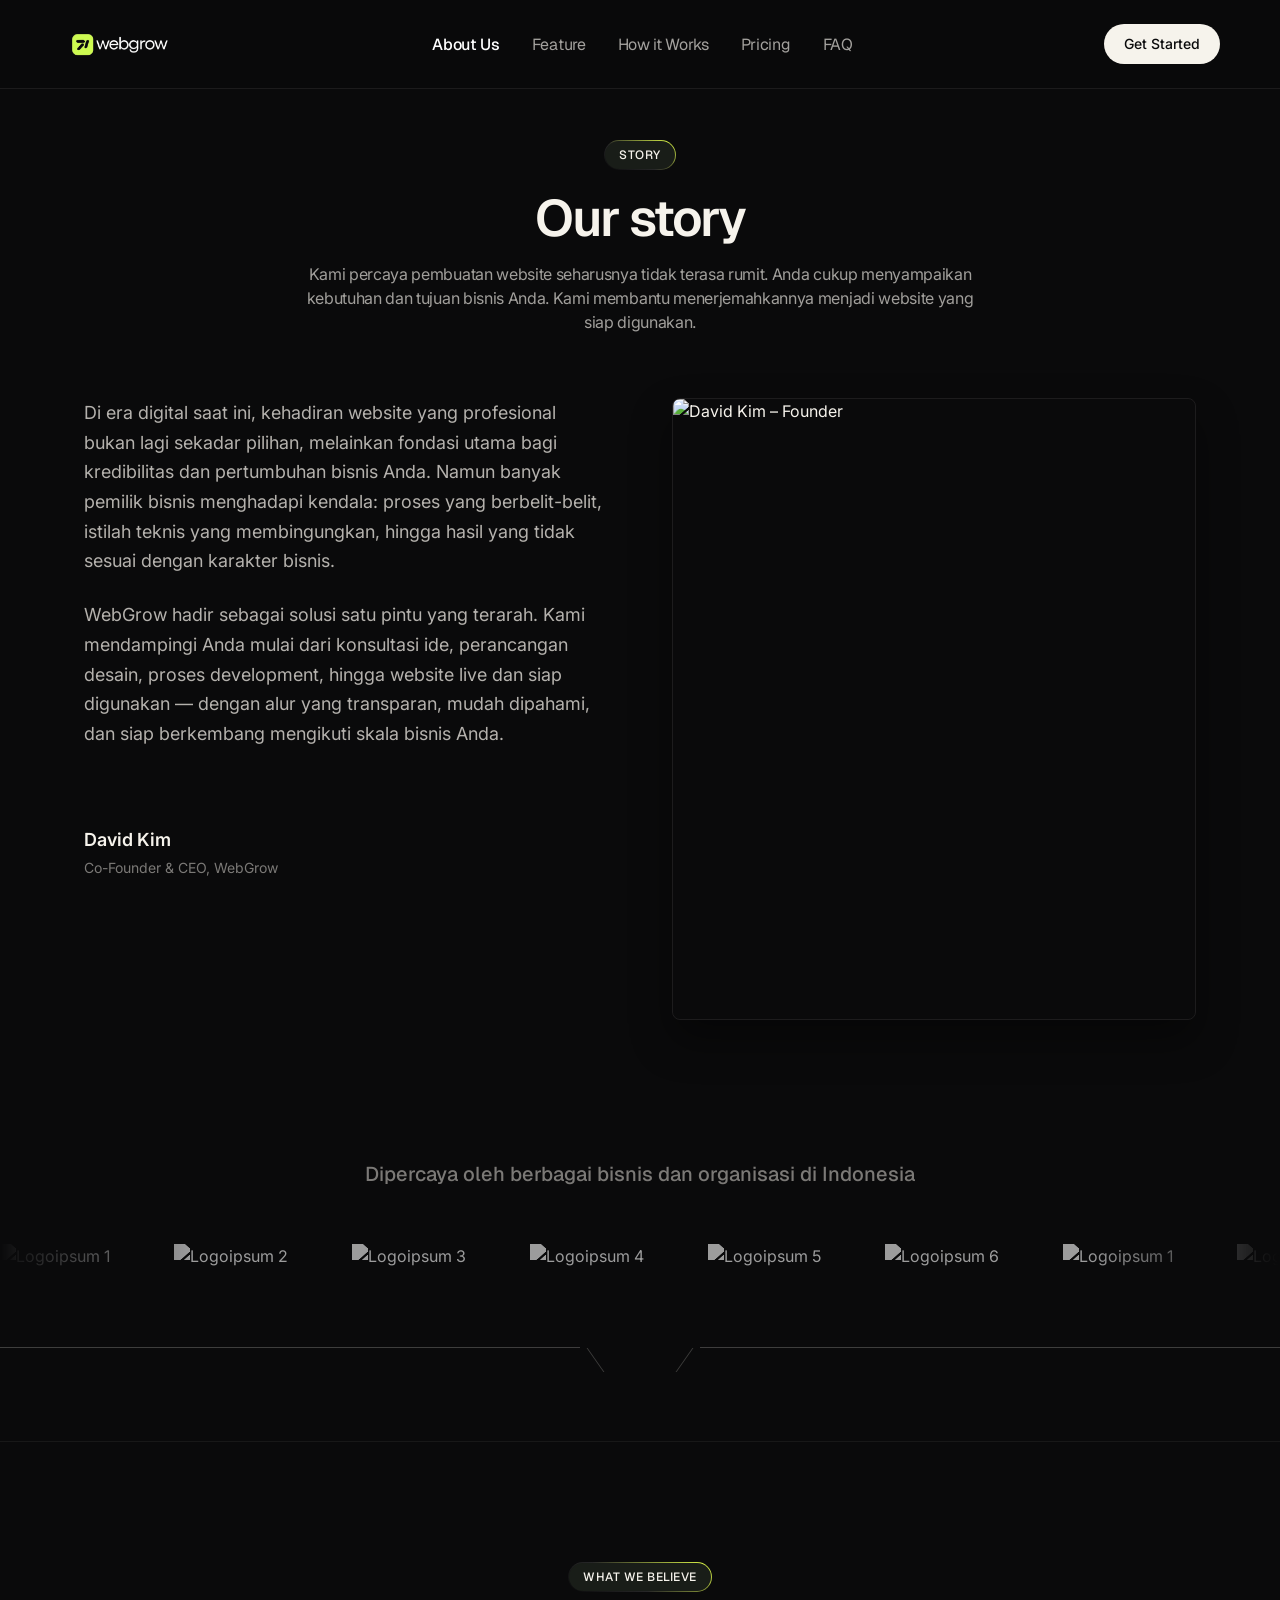
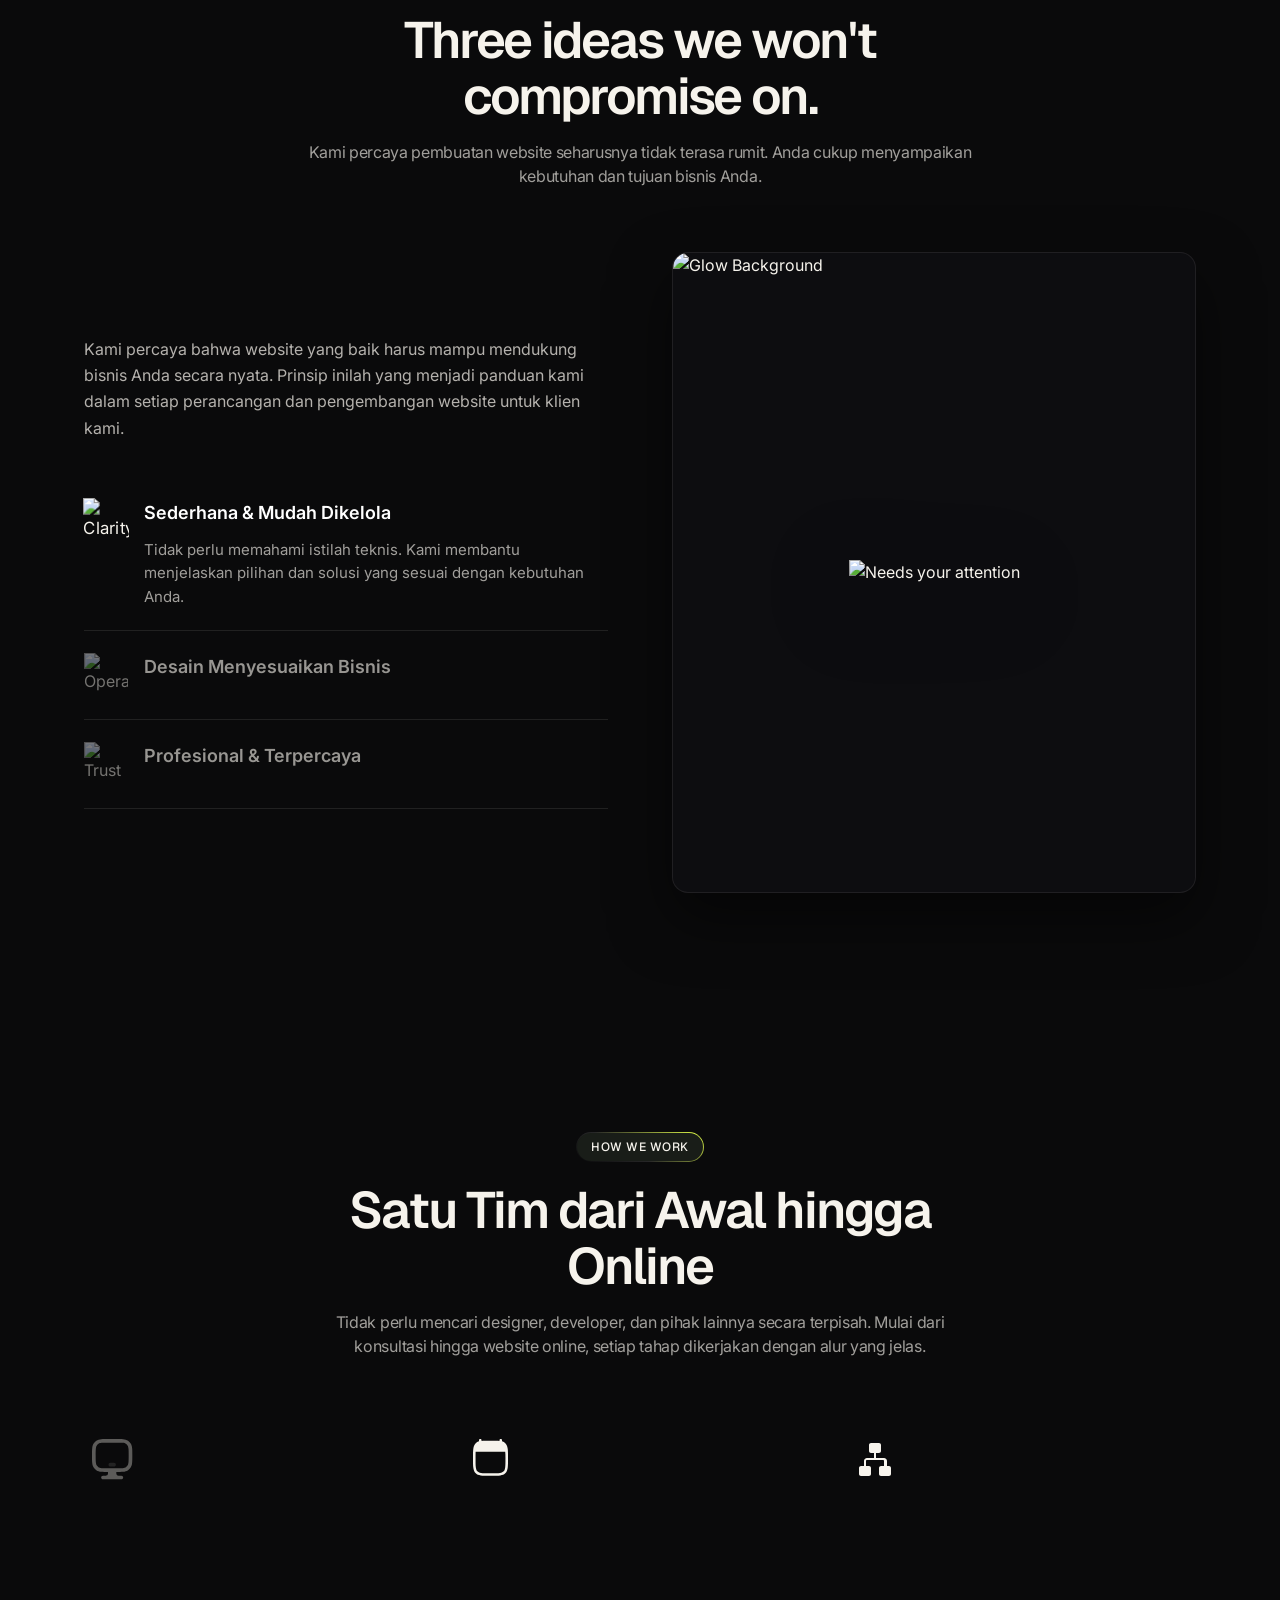
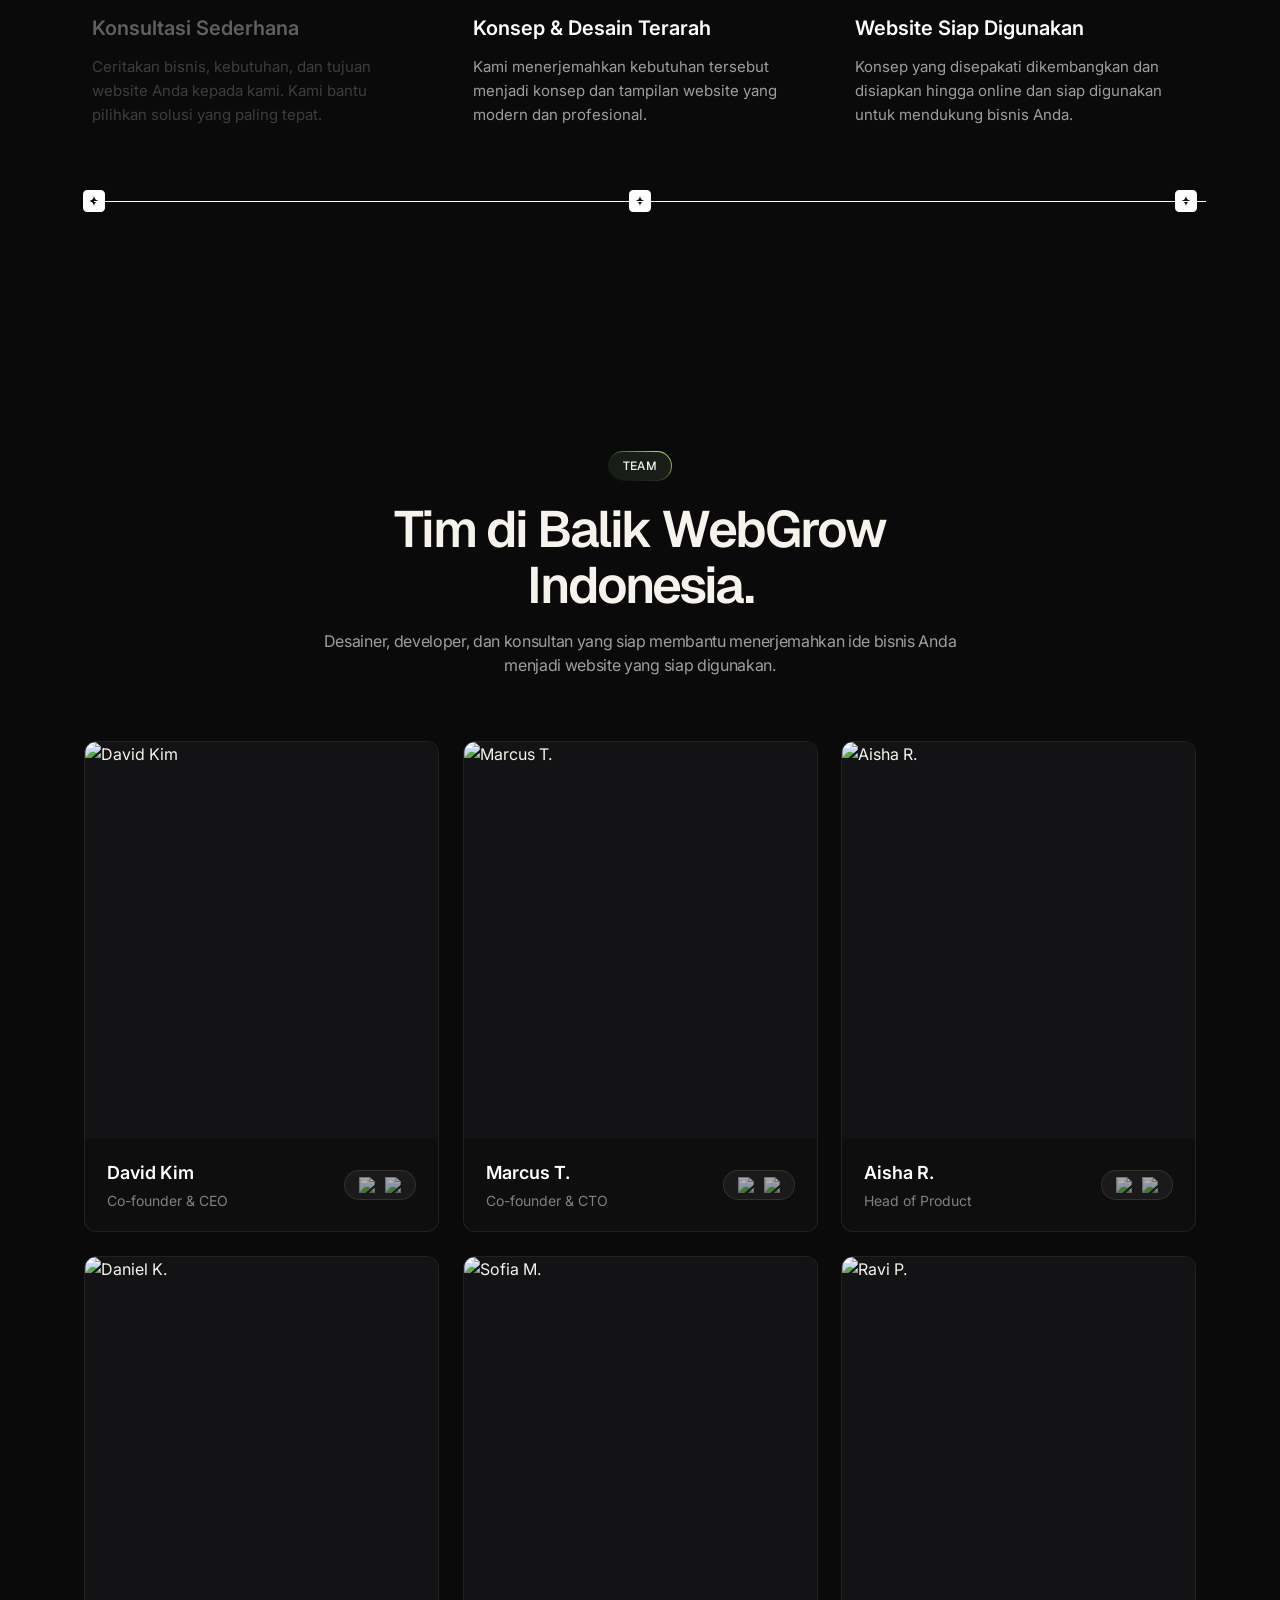
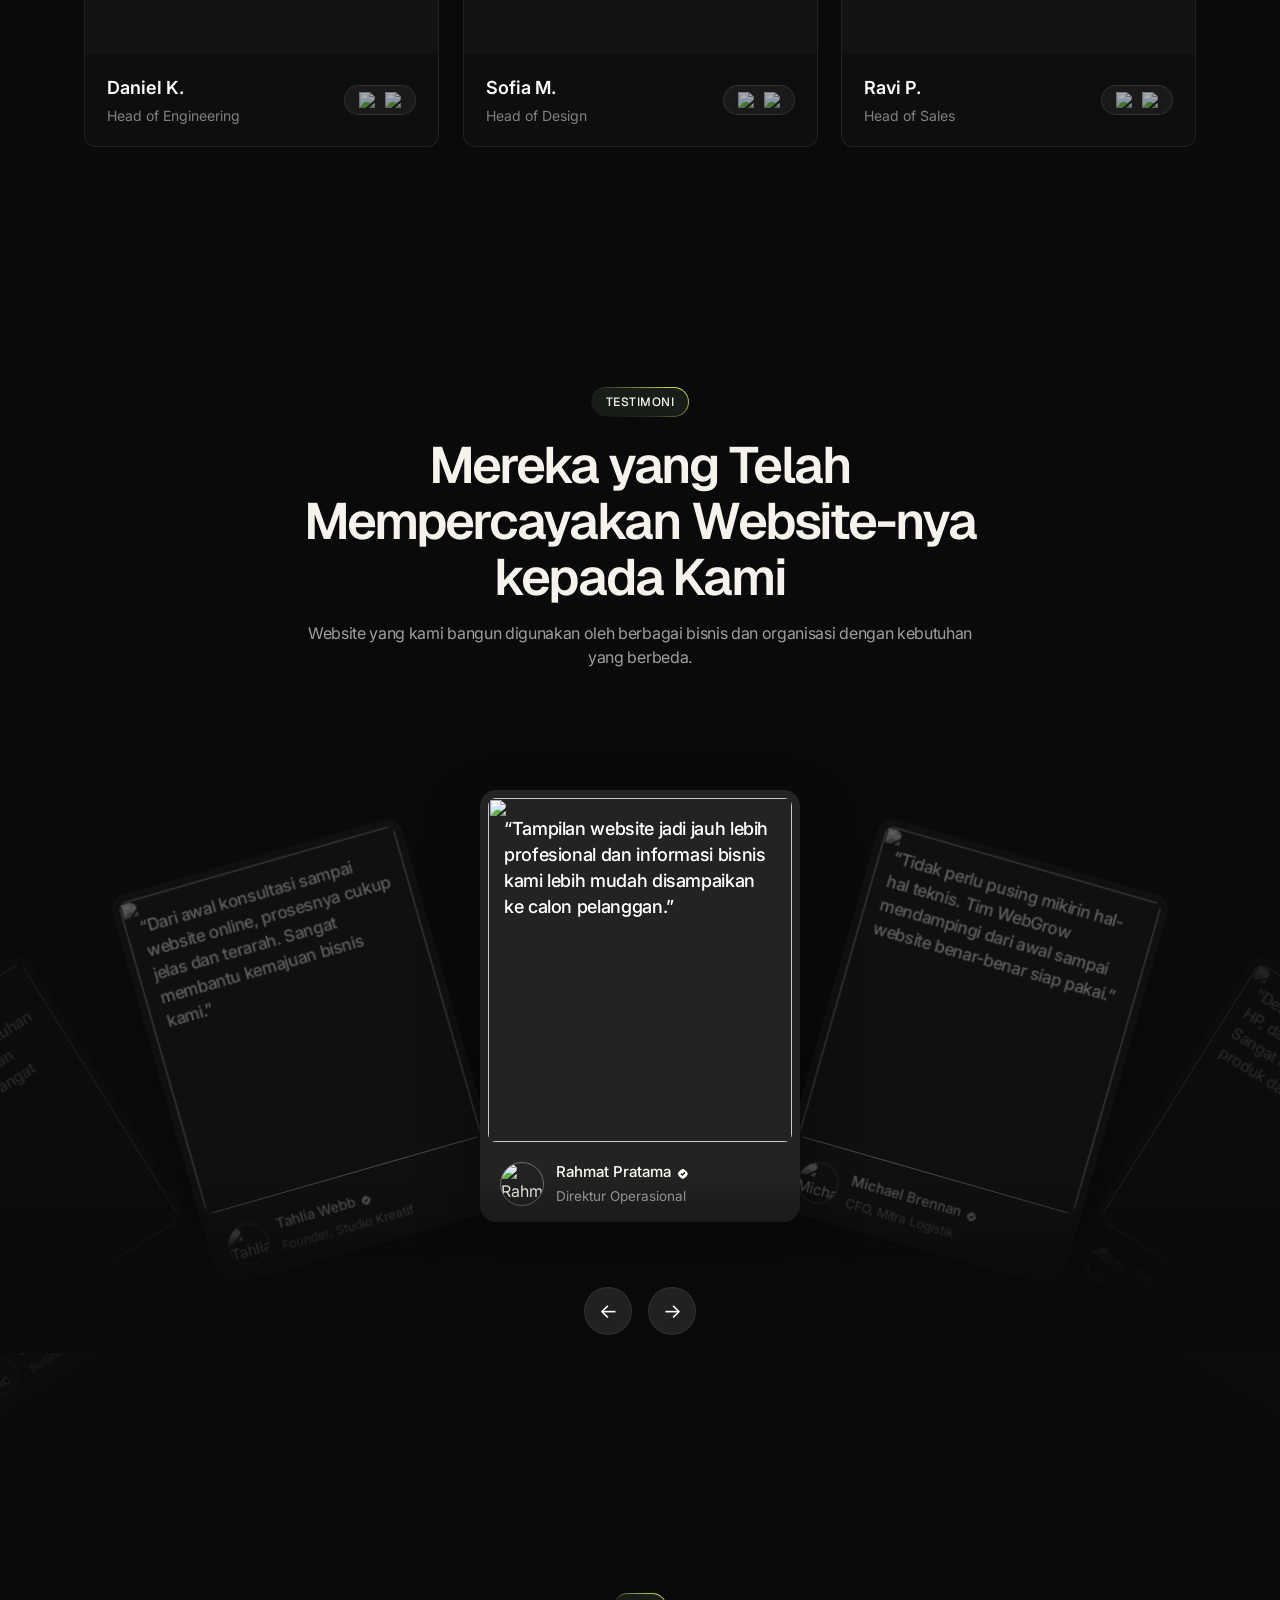
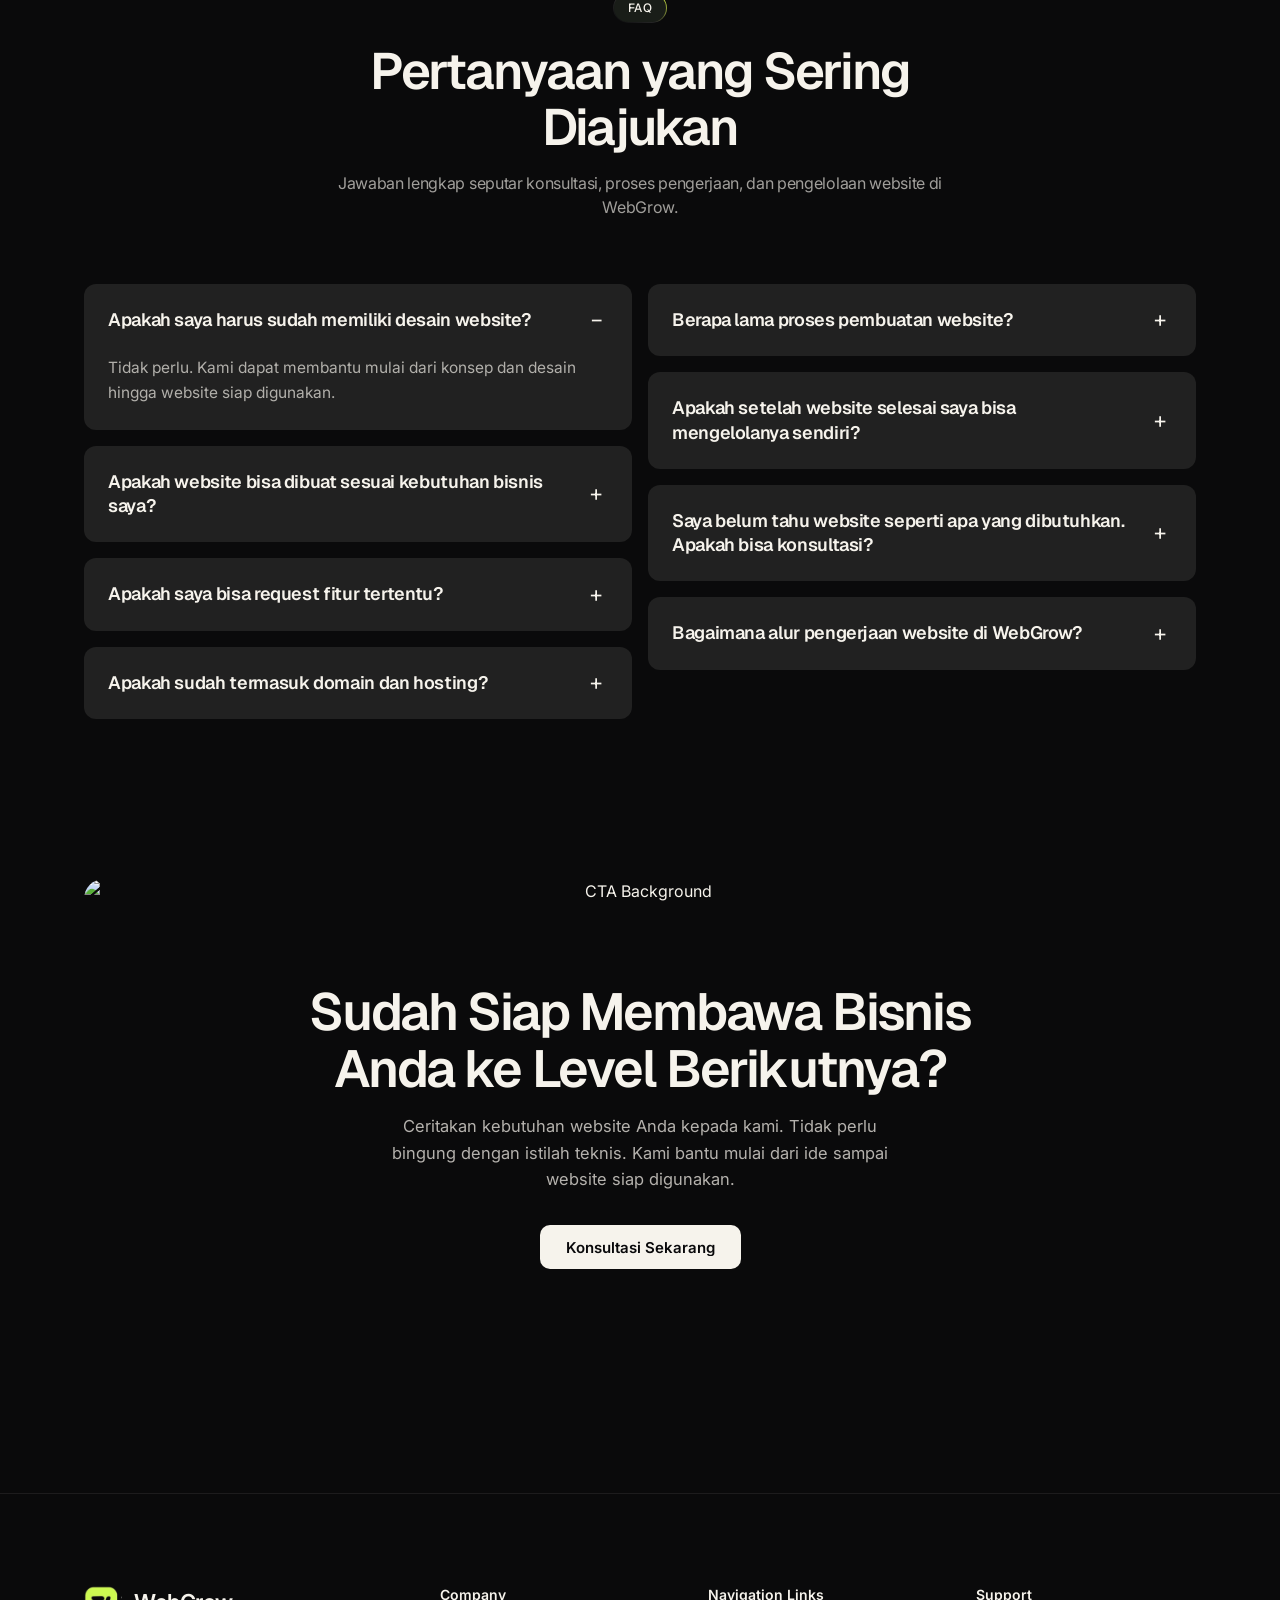
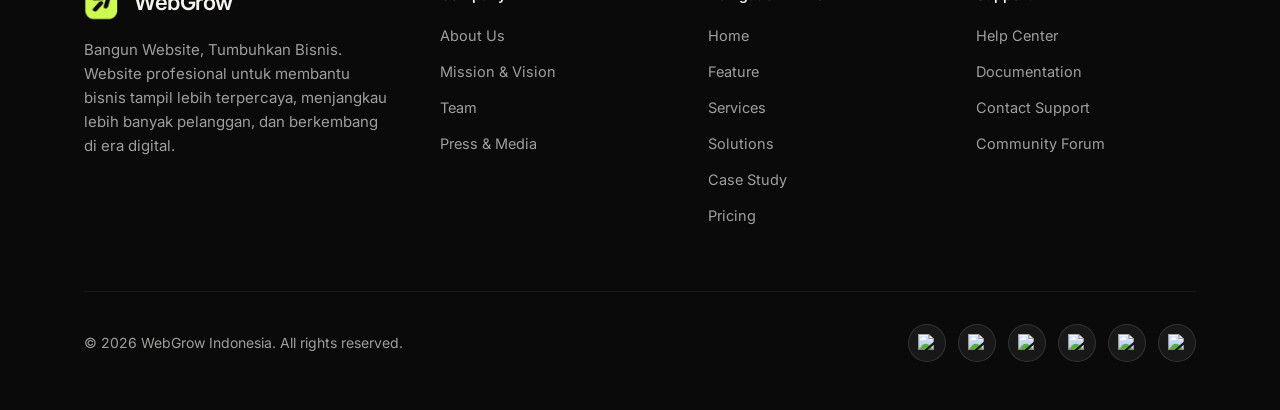
==== commit 734b0eac: "feat: replace zenifo logos with official webgrow branding across all pages" ====
--- a/about.html
+++ b/about.html
@@ -5,7 +5,7 @@
   <meta name="viewport" content="width=device-width, initial-scale=1.0" />
   <title>About Us – WebGrow Indonesia</title>
   <meta name="description" content="Cerita, prinsip kerja, dan tim profesional di balik WebGrow Indonesia. Membantu bisnis tampil lebih profesional dan berkembang di era digital." />
-  <link rel="icon" type="image/png" href="https://framerusercontent.com/images/ERTeGeVq5QXVzENdZQJZRX53zg.png?width=192&height=192" />
+  <link rel="icon" type="image/png" href="Asset/webgrow-icon.png" />
 
   <!-- Google Fonts matching ZenFlo (Geist, Geist Mono, Inter, IBM Plex Sans) -->
   <link rel="preconnect" href="https://fonts.googleapis.com" />
@@ -19,13 +19,15 @@
 
 
 
+
+
 <!-- ========================================================================
        1. TOP NAVBAR (Dark Theme for About Page, exact match to video)
        ======================================================================== -->
   <header class="navbar-wrap navbar-dark" id="navbarWrap">
     <nav class="navbar" aria-label="Main Navigation">
       <a href="index.html" class="nav-logo" aria-label="WebGrow Home">
-        <img src="https://framerusercontent.com/images/6xKFJEbHL6CLz3dNvaTMTzN6oY.svg" alt="Zenifo" />
+        <img src="Asset/webgrow-logo-light.png" alt="WebGrow" />
       </a>
 
       <ul class="nav-links nav-links-dark" id="navLinks">
@@ -689,7 +691,7 @@
       <div class="footer-top">
         <div>
           <div class="footer-brand-row">
-            <img src="https://framerusercontent.com/images/ERTeGeVq5QXVzENdZQJZRX53zg.png?width=192&height=192" alt="WebGrow Icon" />
+            <img src="Asset/webgrow-icon.png" alt="WebGrow Icon" />
             <span>WebGrow</span>
           </div>
           <p class="footer-tagline">
@@ -785,6 +787,8 @@
   
   
   
+  
+  
   </div>
 
   <!-- In-Memory Templates for Instant Iris Transition (Works on file:/// and HTTP) -->
@@ -795,7 +799,7 @@
   <header class="navbar-wrap" id="navbarWrap">
     <nav class="navbar" aria-label="Main Navigation">
       <a href="#top" class="nav-logo" aria-label="WebGrow Home">
-        <img src="https://framerusercontent.com/images/fuln0L41qkpJkTXPxOzMMve8Z9s.png?width=452&height=128" alt="Zenifo" />
+        <img src="Asset/webgrow-logo-dark.png" alt="WebGrow" />
       </a>
 
       <ul class="nav-links" id="navLinks">
@@ -1934,7 +1938,7 @@
       <div class="footer-top">
         <div>
           <div class="footer-brand-row">
-            <img src="https://framerusercontent.com/images/ERTeGeVq5QXVzENdZQJZRX53zg.png?width=192&height=192" alt="WebGrow Icon" />
+            <img src="Asset/webgrow-icon.png" alt="WebGrow Icon" />
             <span>WebGrow</span>
           </div>
           <p class="footer-tagline">
@@ -2029,6 +2033,8 @@
   </div>
   
   
+  
+  
   </template>
   <template id="featurePageTemplate">
 <!-- ========================================================================
@@ -2037,7 +2043,7 @@
   <header class="navbar-wrap" id="navbarWrap">
     <nav class="navbar" aria-label="Main Navigation">
       <a href="index.html" class="nav-logo" aria-label="WebGrow Home">
-        <img src="https://framerusercontent.com/images/fuln0L41qkpJkTXPxOzMMve8Z9s.png?width=452&height=128" alt="Zenifo" />
+        <img src="Asset/webgrow-logo-dark.png" alt="WebGrow" />
       </a>
 
       <ul class="nav-links" id="navLinks">
@@ -2660,7 +2666,7 @@
       <div class="footer-top">
         <div>
           <div class="footer-brand-row">
-            <img src="https://framerusercontent.com/images/ERTeGeVq5QXVzENdZQJZRX53zg.png?width=192&height=192" alt="WebGrow Icon" />
+            <img src="Asset/webgrow-icon.png" alt="WebGrow Icon" />
             <span>WebGrow</span>
           </div>
           <p class="footer-tagline">
@@ -2756,6 +2762,8 @@
   
   
   
+  
+  
   </template>
 
   <div id="pageTransitionIris"></div>
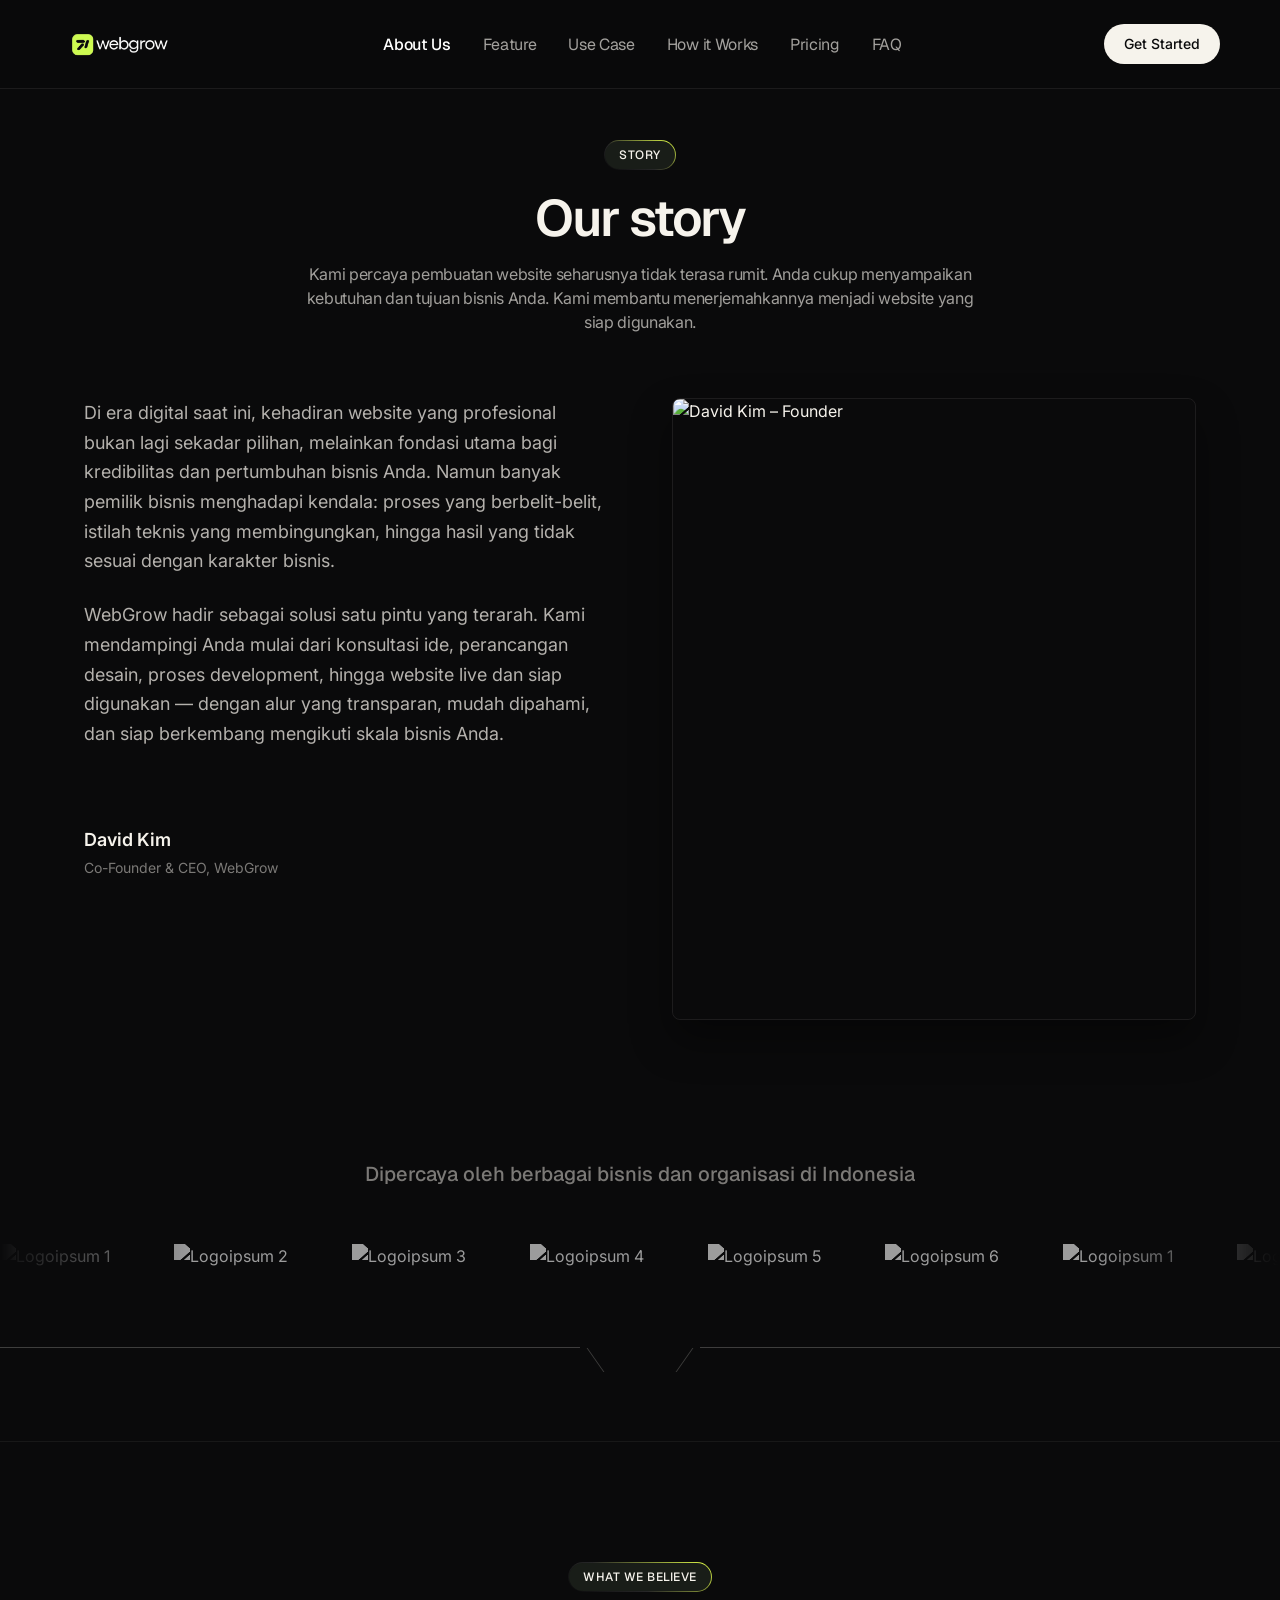
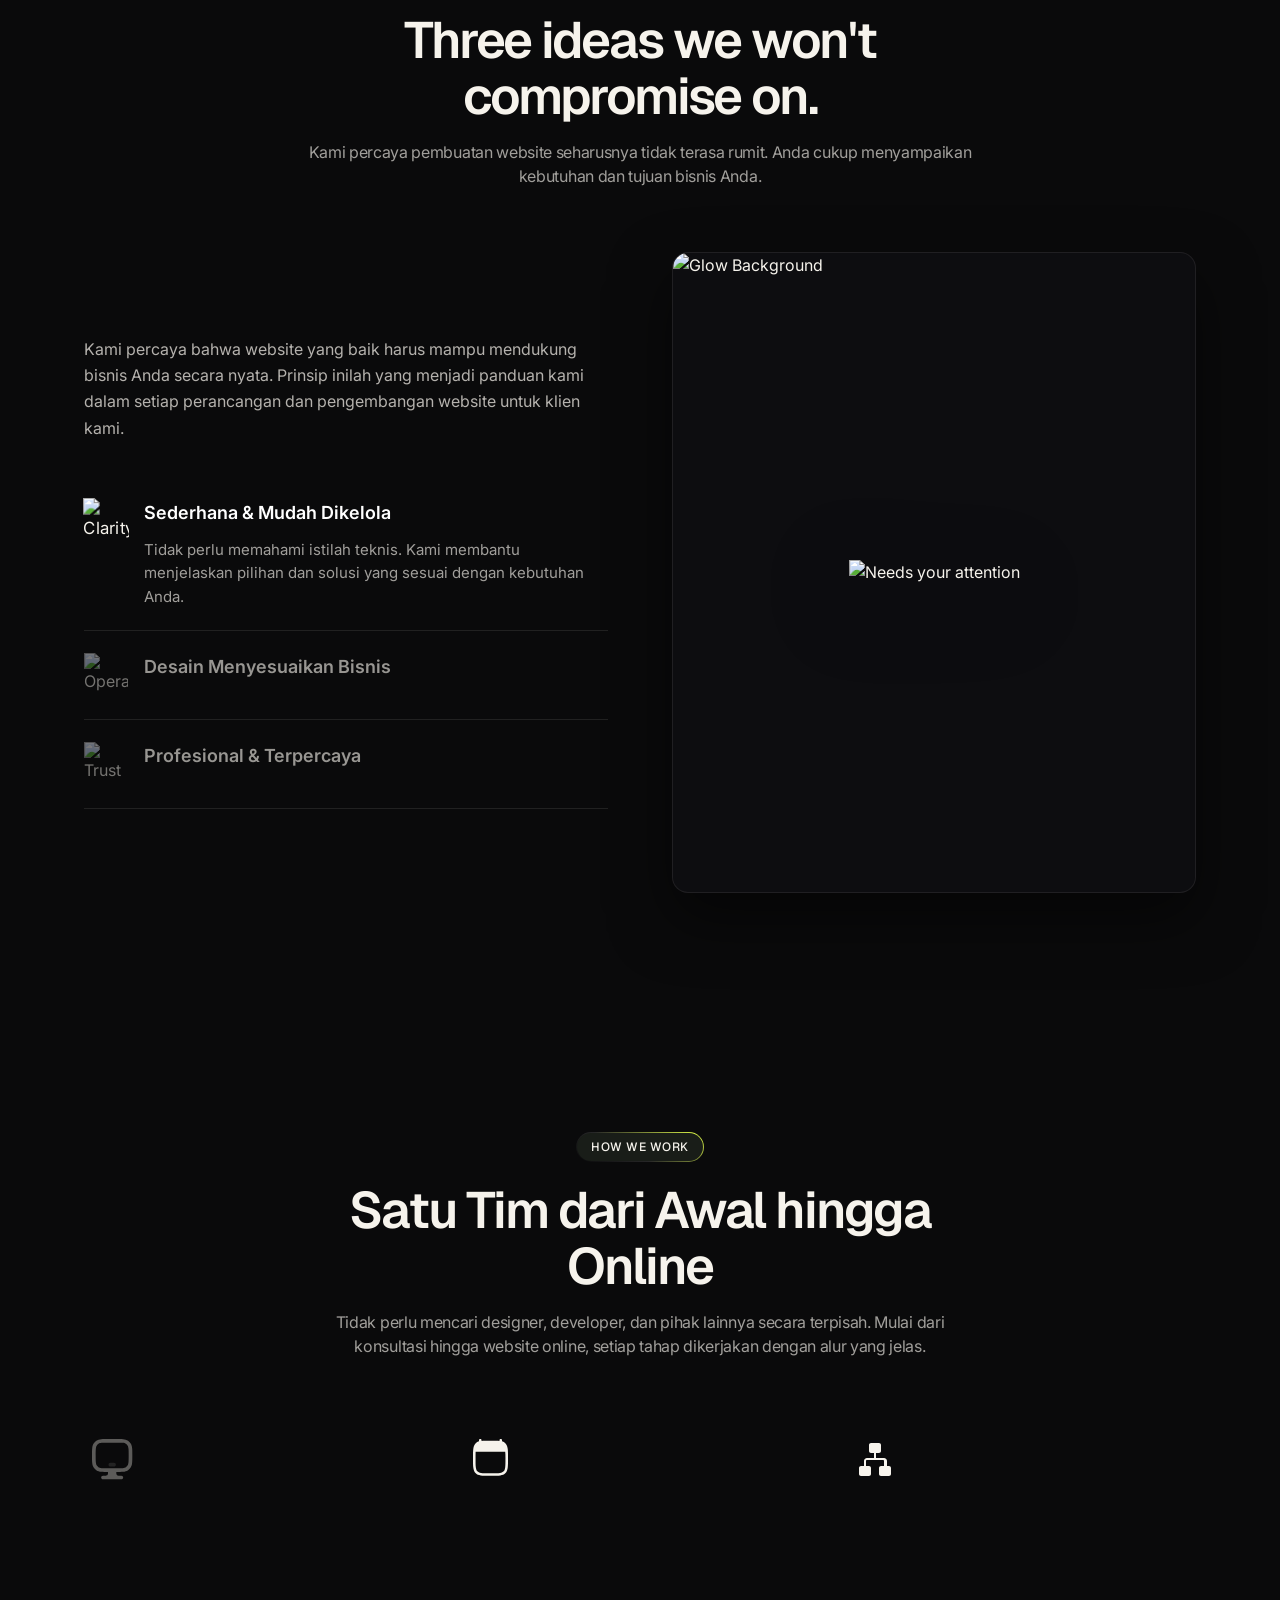
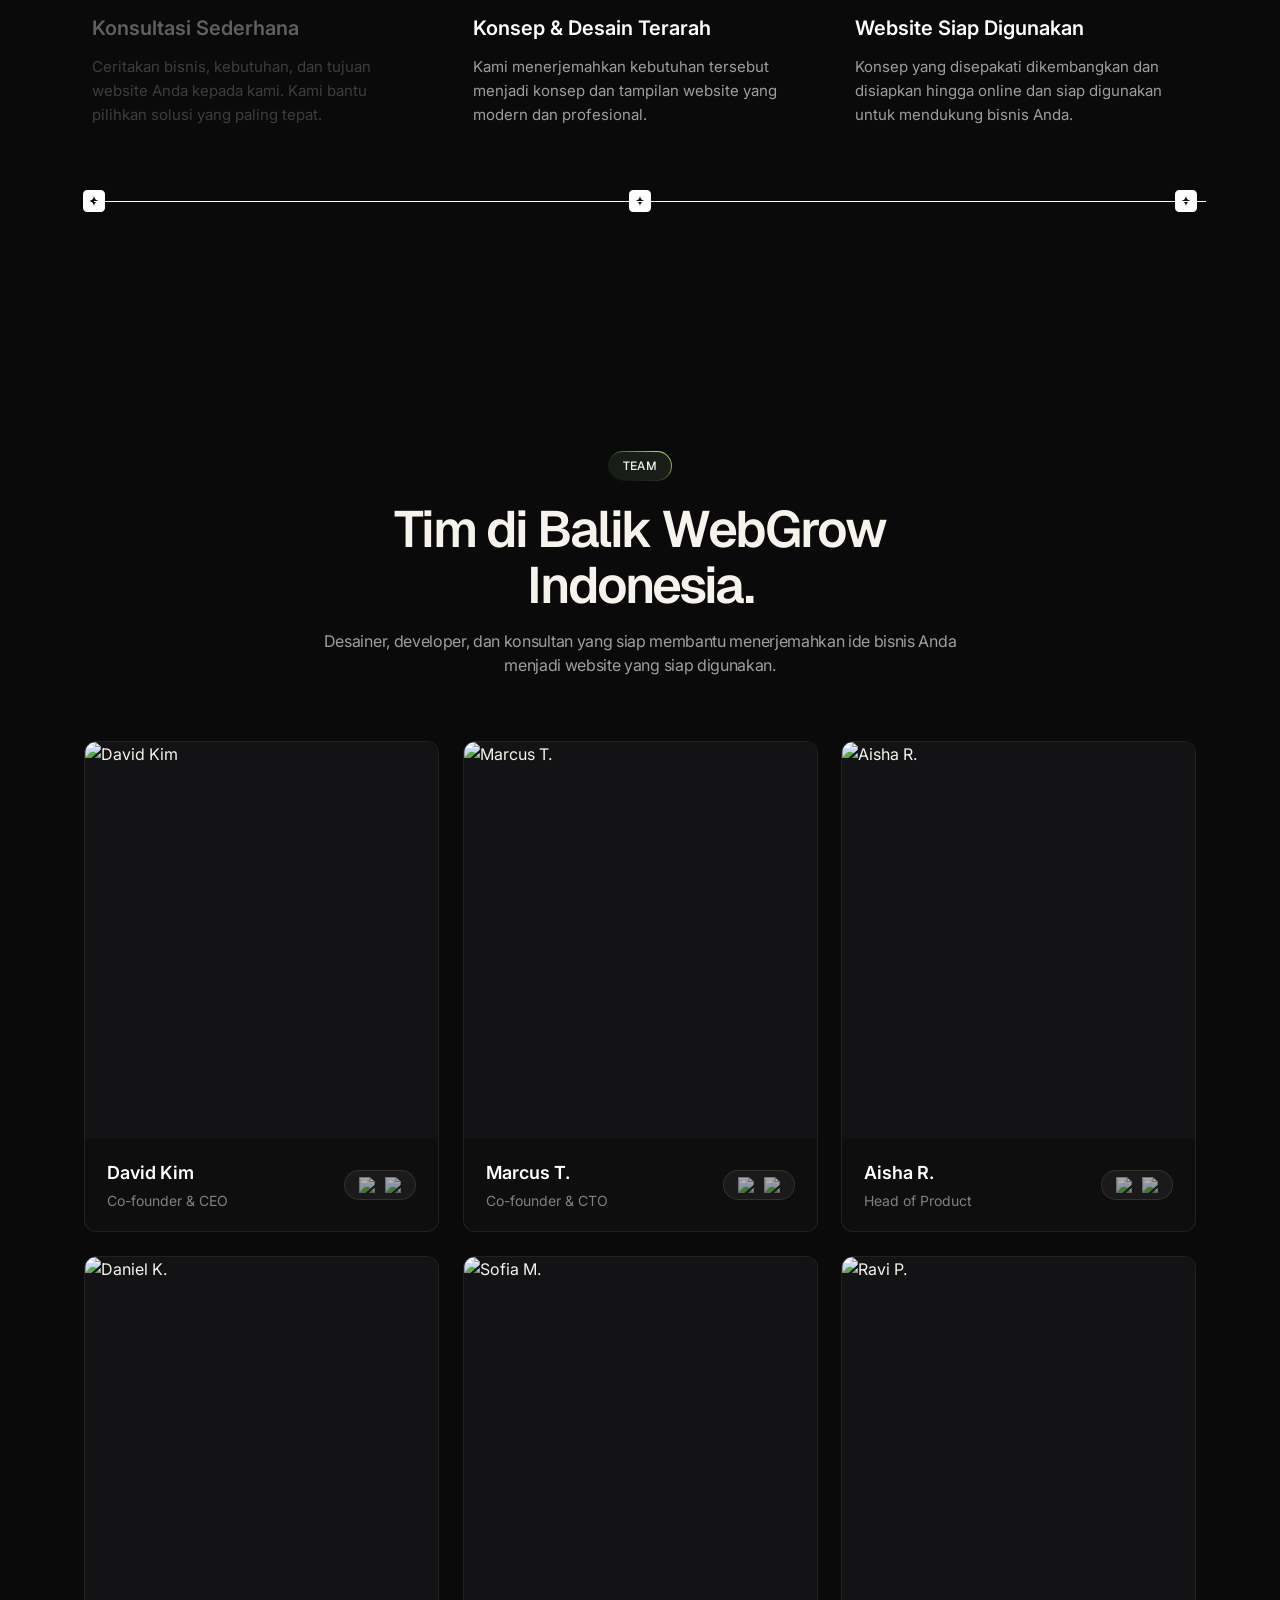
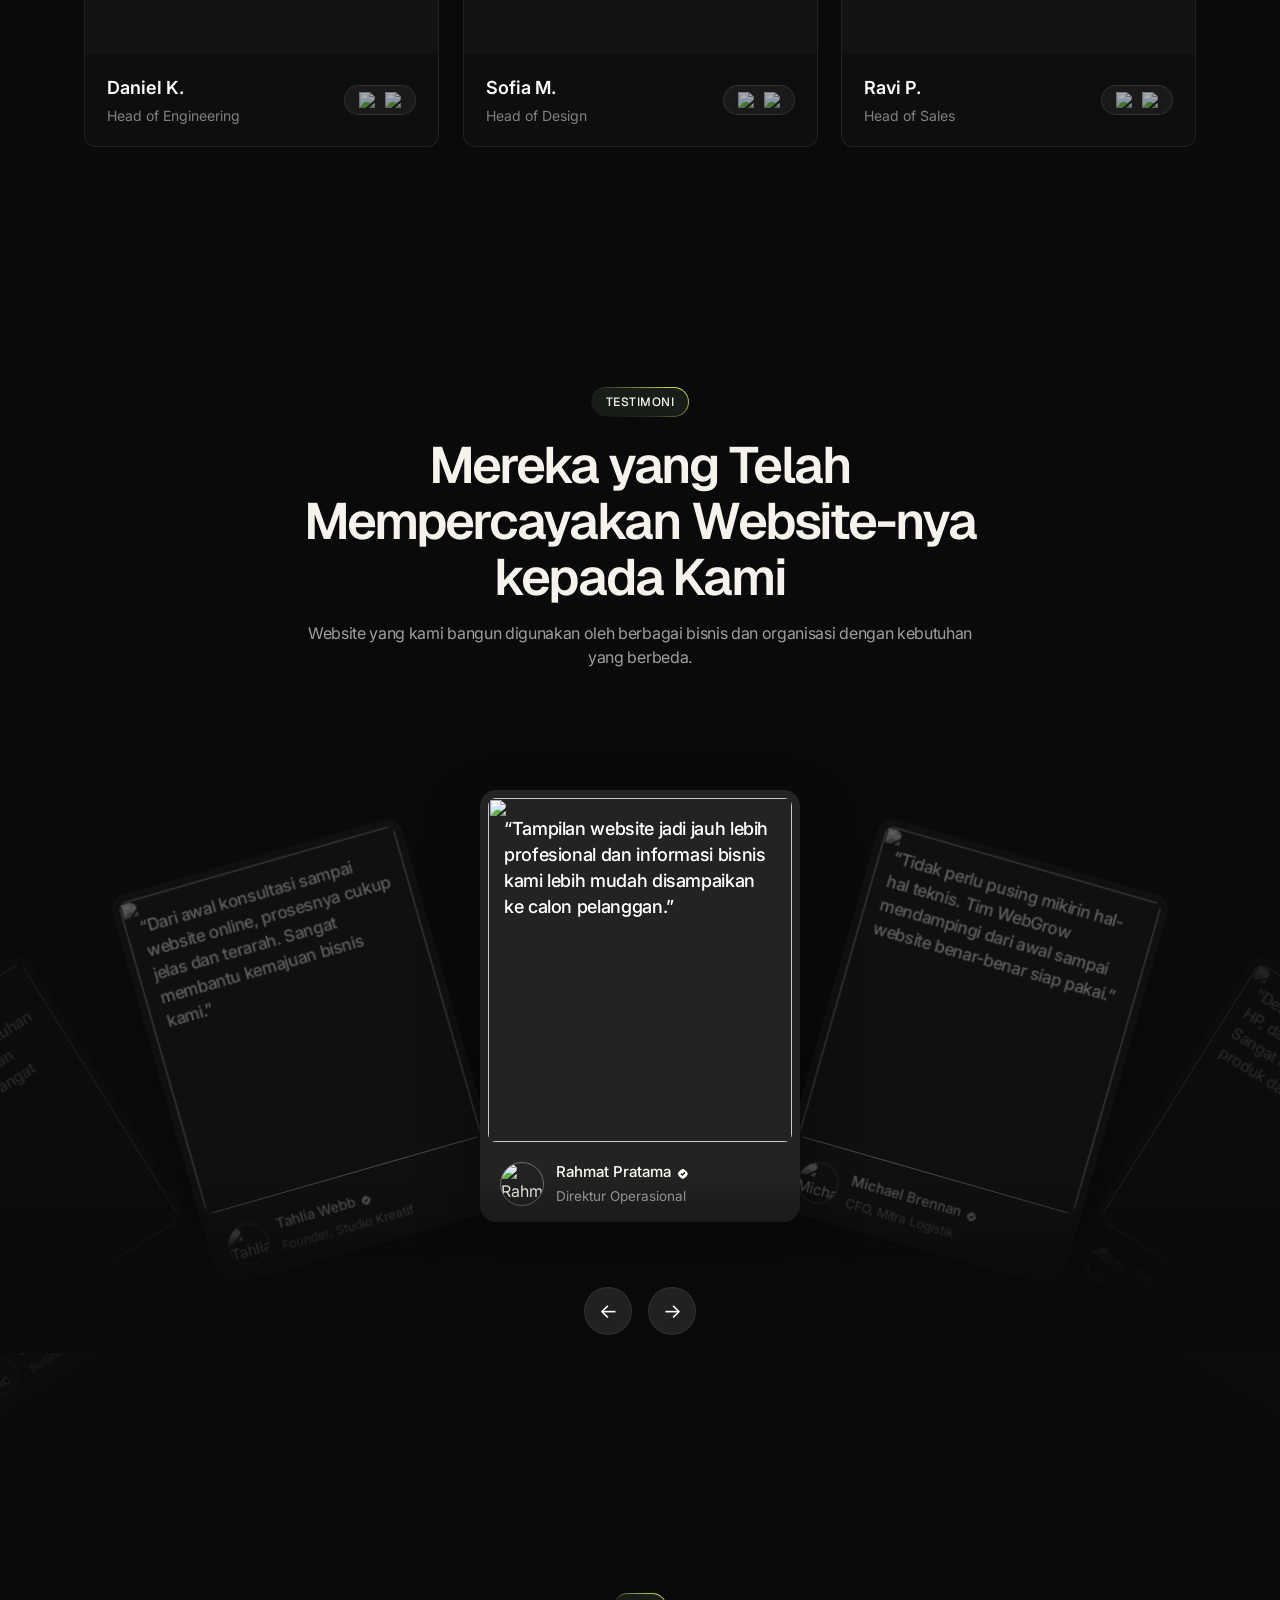
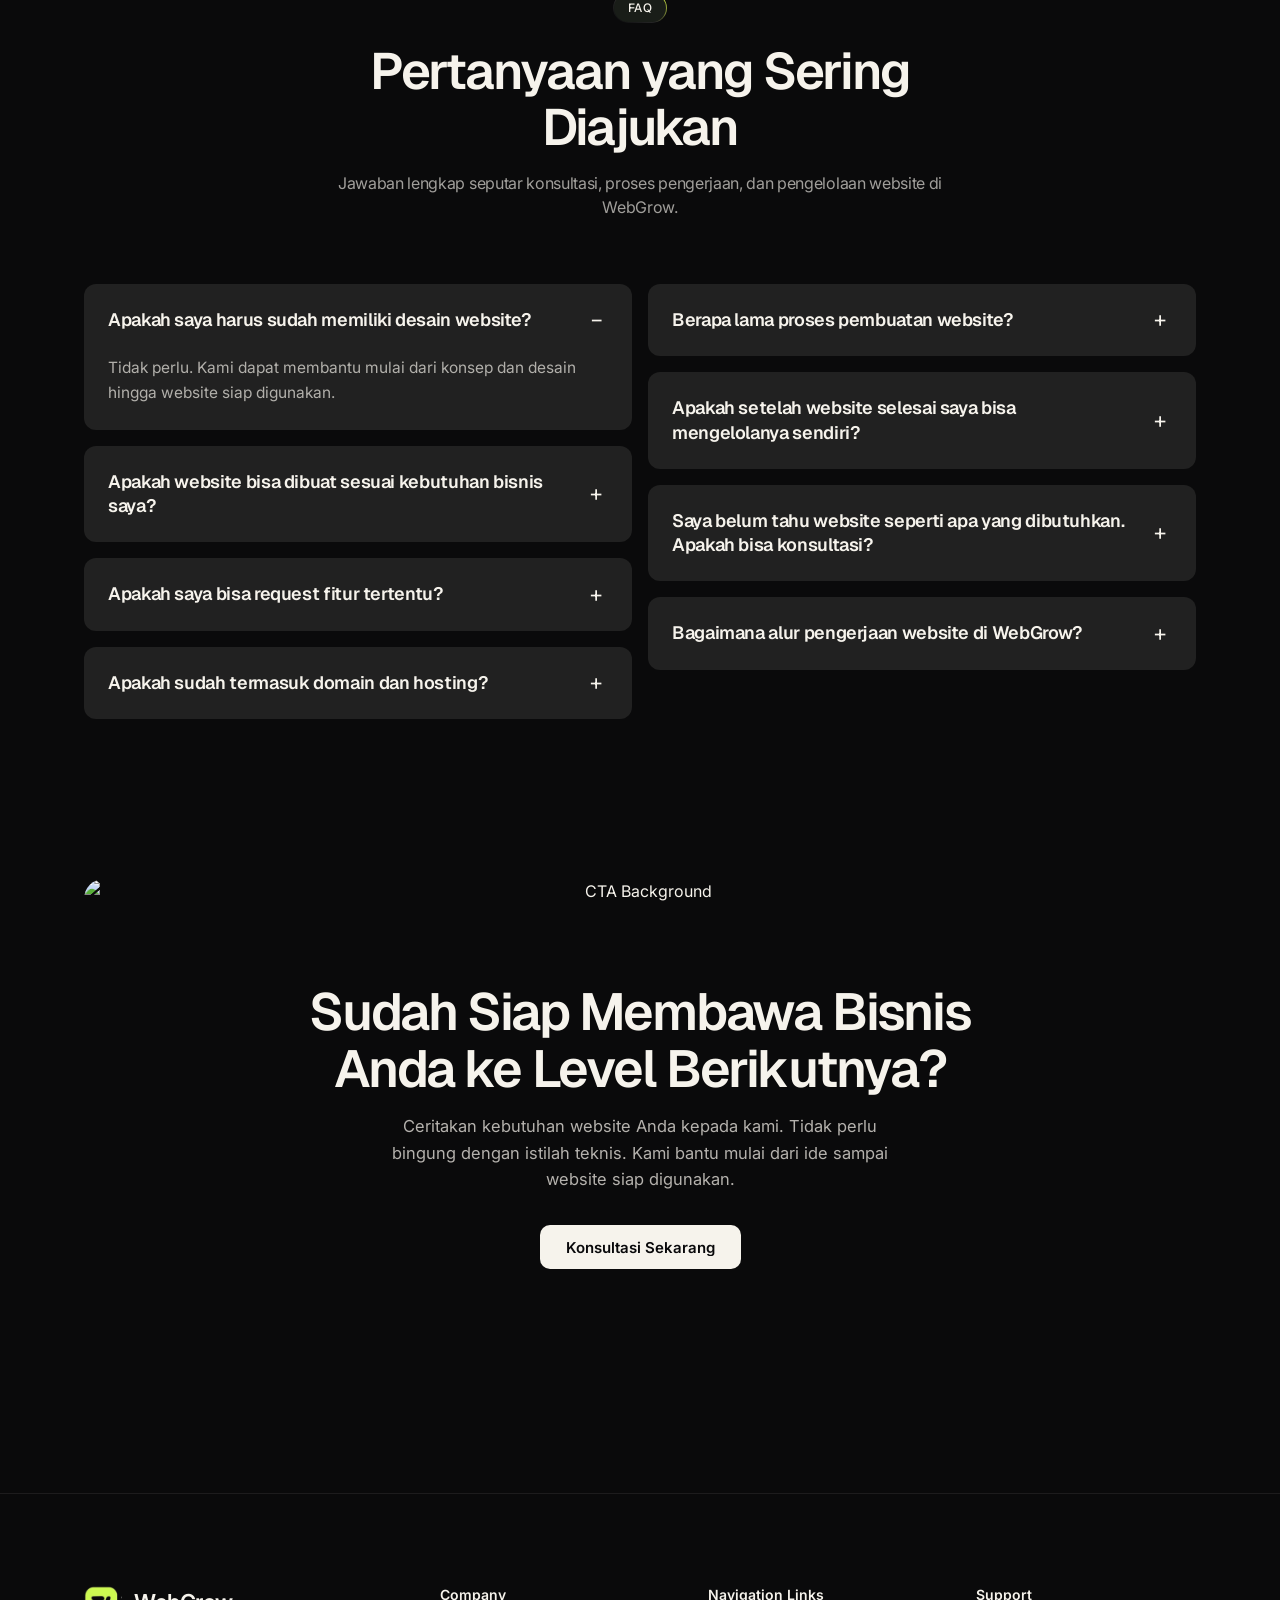
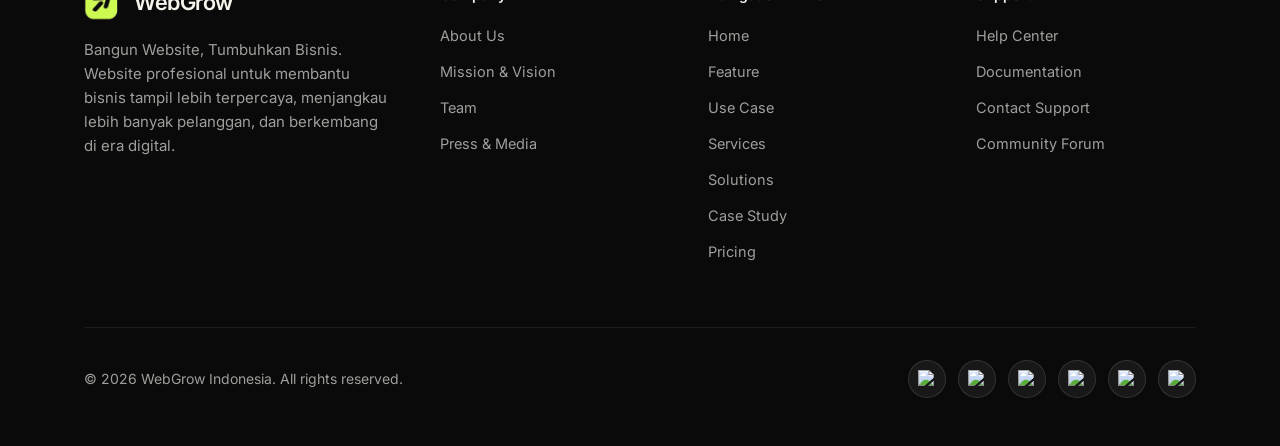
==== commit 21290be5: "Add Use Case page matching Framer video with WebGrow branding and iris transitions" ====
--- a/about.html
+++ b/about.html
@@ -21,6 +21,9 @@
 
 
 
+
+
+
 <!-- ========================================================================
        1. TOP NAVBAR (Dark Theme for About Page, exact match to video)
        ======================================================================== -->
@@ -33,6 +36,7 @@
       <ul class="nav-links nav-links-dark" id="navLinks">
         <li><a href="about.html" class="active">About Us</a></li>
         <li><a href="feature.html">Feature</a></li>
+        <li><a href="use-case.html">Use Case</a></li>
         <li><a href="index.html#services">How it Works</a></li>
         <li><a href="index.html#pricing">Pricing</a></li>
         <li><a href="#faq">FAQ</a></li>
@@ -714,6 +718,7 @@
           <ul>
             <li><a href="index.html">Home</a></li>
             <li><a href="feature.html">Feature</a></li>
+        <li><a href="use-case.html">Use Case</a></li>
             <li><a href="index.html#services">Services</a></li>
             <li><a href="index.html#features">Solutions</a></li>
             <li><a href="index.html#stats">Case Study</a></li>
@@ -789,6 +794,9 @@
   
   
   
+  
+  
+  
   </div>
 
   <!-- In-Memory Templates for Instant Iris Transition (Works on file:/// and HTTP) -->
@@ -805,6 +813,7 @@
       <ul class="nav-links" id="navLinks">
         <li><a href="about.html">About Us</a></li>
         <li><a href="feature.html">Feature</a></li>
+        <li><a href="use-case.html">Use Case</a></li>
         <li><a href="#services">How it Works</a></li>
         <li><a href="#pricing">Pricing</a></li>
         <li><a href="#faq">FAQ</a></li>
@@ -1961,6 +1970,7 @@
           <ul>
             <li><a href="#top">Home</a></li>
             <li><a href="feature.html">Feature</a></li>
+        <li><a href="use-case.html">Use Case</a></li>
             <li><a href="#services">Services</a></li>
             <li><a href="#features">Solutions</a></li>
             <li><a href="#stats">Case Study</a></li>
@@ -2035,33 +2045,37 @@
   
   
   
+  
+  
+  
   </template>
-  <template id="featurePageTemplate">
+  <template id="aboutPageTemplate">
 <!-- ========================================================================
-       1. TOP NAVBAR (Transparent over Light-Sky Mountain Hero, exact match to video)
-       ======================================================================== -->
-  <header class="navbar-wrap" id="navbarWrap">
+       1. TOP NAVBAR (Dark Theme for About Page, exact match to video)
+       ======================================================================== -->
+  <header class="navbar-wrap navbar-dark" id="navbarWrap">
     <nav class="navbar" aria-label="Main Navigation">
       <a href="index.html" class="nav-logo" aria-label="WebGrow Home">
-        <img src="Asset/webgrow-logo-dark.png" alt="WebGrow" />
+        <img src="Asset/webgrow-logo-light.png" alt="WebGrow" />
       </a>
 
-      <ul class="nav-links" id="navLinks">
-        <li><a href="about.html">About Us</a></li>
-        <li><a href="feature.html" class="active">Feature</a></li>
+      <ul class="nav-links nav-links-dark" id="navLinks">
+        <li><a href="about.html" class="active">About Us</a></li>
+        <li><a href="feature.html">Feature</a></li>
+        <li><a href="use-case.html">Use Case</a></li>
         <li><a href="index.html#services">How it Works</a></li>
         <li><a href="index.html#pricing">Pricing</a></li>
         <li><a href="#faq">FAQ</a></li>
       </ul>
 
       <div class="nav-actions">
-        <button type="button" class="btn-nav-dark open-modal-btn" data-modal-title="Konsultasikan Kebutuhan Anda">
+        <button type="button" class="btn-nav-white open-modal-btn" data-modal-title="Konsultasikan Kebutuhan Anda">
           <span class="btn-roll-wrap">
             <span class="btn-roll-text">Get Started</span>
             <span class="btn-roll-text" aria-hidden="true">Get Started</span>
           </span>
         </button>
-        <button type="button" class="mobile-toggle" id="mobileToggle" aria-label="Toggle Menu">
+        <button type="button" class="mobile-toggle mobile-toggle-dark" id="mobileToggle" aria-label="Toggle Menu">
           ☰
         </button>
       </div>
@@ -2069,329 +2083,227 @@
   </header>
 
   <!-- ========================================================================
-       2. FEATURE HERO SECTION (Mountain Meadow Backdrop + 3-Node Frosted Flow)
-       ======================================================================== -->
-  <section class="hero-section feature-hero-section" id="top">
-    <div class="hero-bg">
-      <img src="https://framerusercontent.com/images/lT8TslOpfzznAw9P9AwiBaw2M.png?width=5760&height=3680" alt="Feature Landscape Background" />
-    </div>
-
-    <div class="hero-container">
-      <div class="hero-title-stack">
-        <div class="hero-text-group">
-          <h1 class="hero-title feature-hero-title" id="heroTitle">
-            Solusi website profesional untuk<br />membantu bisnis Anda tumbuh.
-          </h1>
-          <p class="hero-desc feature-hero-desc" id="heroDesc">
-            Kami membantu Anda dari ide, desain, hingga website siap digunakan.<br />Sederhana, profesional, dan sesuai kebutuhan bisnis Anda.
-          </p>
-        </div>
-
-        <div class="hero-cta-appear" id="heroCtaAppear">
-          <button type="button" class="btn-hero-trial open-modal-btn" data-modal-title="Konsultasikan Kebutuhan Anda">
-            <img src="https://framerusercontent.com/images/LmC1t7zOxzPToqDdnj5iGGiXE.png?width=96&height=96" alt="" />
-            <span class="btn-roll-wrap">
-              <span class="btn-roll-text">Konsultasi Gratis</span>
-              <span class="btn-roll-text" aria-hidden="true">Konsultasi Gratis</span>
-            </span>
-          </button>
-        </div>
-      </div>
-
-      <!-- Frosted Glass 3-Node Workflow Card -->
-      <div class="feature-hero-frosted">
-        <img
-          src="https://framerusercontent.com/images/bU0tQ129hqkr1o11HL3v9gTIAGM.png?width=3400&height=1829"
-          alt=""
-          class="feature-hero-frosted-bg"
-        />
-        <div class="feature-hero-node">
-          <img src="https://framerusercontent.com/images/798iyAfqHhFIpro0n6Kwfv3SSvY.svg?width=260&height=176" alt="New Conversation" />
-        </div>
-        <div class="feature-hero-node">
-          <img src="https://framerusercontent.com/images/MWNzG1i9bAtmvQPdhFbywa3XyL8.svg?width=260&height=176" alt="Agent Action" />
-        </div>
-        <div class="feature-hero-node">
-          <img src="https://framerusercontent.com/images/ILf9WdIbEj5KL3PJUOwVweyq78.svg?width=260&height=176" alt="Result" />
-        </div>
-      </div>
-    </div>
-
-    <div class="hero-bottom-fade"></div>
-  </section>
-
-  <!-- ========================================================================
-       3. CAPABILITIES SECTION (Centered Header + 3x2 Dark Feature Grid)
-       ======================================================================== -->
-  <section class="section-padding capabilities-section" id="capabilities">
+       2. STORY SECTION (Our Story — 2 Column Split + David Kim Portrait)
+       ======================================================================== -->
+  <section class="section-padding about-hero-story" id="story">
     <div class="container">
       <div class="section-header reveal">
-        <div class="section-tag-wrap"><span class="section-tag">FITUR LENGKAP</span></div>
-        <h2 class="section-title">Website yang Dibangun untuk Membantu Bisnis Tumbuh</h2>
+        <div class="section-tag-wrap"><span class="section-tag">STORY</span></div>
+        <h1 class="section-title">Our story</h1>
         <p class="section-subtitle">
-          Tidak perlu memahami istilah teknis. Kami membantu menerjemahkan kebutuhan bisnis Anda menjadi website yang siap digunakan.
+          Kami percaya pembuatan website seharusnya tidak terasa rumit. Anda cukup menyampaikan kebutuhan dan tujuan bisnis Anda. Kami membantu menerjemahkannya menjadi website yang siap digunakan.
         </p>
       </div>
 
-      <div class="capabilities-grid">
-        <!-- Capability 1 -->
-        <article class="capability-card reveal">
-          <div class="capability-icon">
-            <img src="https://framerusercontent.com/images/dMgCYoyx9X1sVuvwQoZ34hNag.png?width=176&height=176" alt="Profesional" />
-          </div>
-          <div class="capability-body">
-            <h3>01 — Profesional</h3>
+      <div class="about-story-grid">
+        <!-- Left: Story Narrative Text -->
+        <div class="about-story-text-col reveal">
+          <div class="about-story-paragraphs">
             <p>
-              Tampilkan bisnis Anda dengan website yang rapi, modern, dan meningkatkan kepercayaan calon pelanggan sejak impresi pertama.
+              Di era digital saat ini, kehadiran website yang profesional bukan lagi sekadar pilihan, melainkan fondasi utama bagi kredibilitas dan pertumbuhan bisnis Anda. Namun banyak pemilik bisnis menghadapi kendala: proses yang berbelit-belit, istilah teknis yang membingungkan, hingga hasil yang tidak sesuai dengan karakter bisnis.
             </p>
-          </div>
-        </article>
-
-        <!-- Capability 2 -->
-        <article class="capability-card reveal">
-          <div class="capability-icon">
-            <img src="https://framerusercontent.com/images/jU1vGv9kNkGjTSPRo5fjm2uPib8.png?width=176&height=176" alt="Sesuai Kebutuhan" />
-          </div>
-          <div class="capability-body">
-            <h3>02 — Sesuai Kebutuhan</h3>
             <p>
-              Setiap bisnis memiliki kebutuhan berbeda. Website kami dirancang khusus berdasarkan alur dan tujuan spesifik bisnis Anda.
+              WebGrow hadir sebagai solusi satu pintu yang terarah. Kami mendampingi Anda mulai dari konsultasi ide, perancangan desain, proses development, hingga website live dan siap digunakan — dengan alur yang transparan, mudah dipahami, dan siap berkembang mengikuti skala bisnis Anda.
             </p>
           </div>
-        </article>
-
-        <!-- Capability 3 -->
-        <article class="capability-card reveal">
-          <div class="capability-icon">
-            <img src="https://framerusercontent.com/images/r4HiyWxiKGVG3yo7eLSUW1n68.png?width=176&height=176" alt="Mudah Digunakan" />
-          </div>
-          <div class="capability-body">
-            <h3>03 — Mudah Digunakan</h3>
-            <p>
-              Website dibuat agar mudah dikelola dan dapat digunakan langsung untuk mendukung aktivitas operasional dan promosi bisnis.
-            </p>
-          </div>
-        </article>
-
-        <!-- Capability 4 -->
-        <article class="capability-card reveal">
-          <div class="capability-icon">
-            <img src="https://framerusercontent.com/images/SF7KiSs37KVllxzlyYcK69mdGt0.png?width=176&height=176" alt="Siap Berkembang" />
-          </div>
-          <div class="capability-body">
-            <h3>04 — Siap Berkembang</h3>
-            <p>
-              Mulai dari website sederhana hingga sistem yang lebih kompleks, website dapat dikembangkan mengikuti pertumbuhan bisnis Anda.
-            </p>
-          </div>
-        </article>
-
-        <!-- Capability 5 -->
-        <article class="capability-card reveal">
-          <div class="capability-icon">
-            <img src="https://framerusercontent.com/images/KKK2Jw5w6WCHKTkrczcM88eUo.png?width=176&height=176" alt="Responsif &amp; Cepat" />
-          </div>
-          <div class="capability-body">
-            <h3>05 — Responsif &amp; Cepat</h3>
-            <p>
-              Tampilan nyaman dan lancar diakses dari smartphone, tablet, maupun komputer desktop dengan performa loading cepat.
-            </p>
-          </div>
-        </article>
-
-        <!-- Capability 6 -->
-        <article class="capability-card reveal">
-          <div class="capability-icon">
-            <img src="https://framerusercontent.com/images/2XupkxziuBv6s4CENhncI97UbY.png?width=176&height=176" alt="Satu Tim Lengkap" />
-          </div>
-          <div class="capability-body">
-            <h3>06 — Satu Tim Lengkap</h3>
-            <p>
-              Tidak perlu mencari designer, developer, dan teknisi terpisah. Kami dampingi secara terarah dari konsep awal hingga online.
-            </p>
-          </div>
-        </article>
+
+          <div class="about-story-author">
+            <strong class="author-name">David Kim</strong>
+            <span class="author-role">Co-Founder & CEO, WebGrow</span>
+          </div>
+        </div>
+
+        <!-- Right: Story Image Card -->
+        <div class="about-story-img-col reveal">
+          <div class="about-story-card">
+            <img src="https://framerusercontent.com/images/q6p8OJOGWKKcPeOQ3prjCIoLLzk.png?width=2192&height=2600" alt="David Kim – Founder" />
+          </div>
+        </div>
       </div>
     </div>
   </section>
 
   <!-- ========================================================================
-       4. FEATURES SHOWCASE SECTION (Sticky Stacked Split Cards)
-       ======================================================================== -->
-  <section class="section-padding feature-ops-section" id="features-ops">
+       3. TRUSTED BY MARQUEE SECTION
+       ======================================================================== -->
+  <section class="trusted-section trusted-dark">
+    <div class="trusted-inner">
+      <p class="trusted-label">Dipercaya oleh berbagai bisnis dan organisasi di Indonesia</p>
+
+      <div class="marquee-mask">
+        <div class="marquee-track">
+          <!-- Set 1 -->
+          <img src="https://framerusercontent.com/images/kgAOUvnOBam8hImcdbO1KC5FMs.png?width=963&height=144" alt="Logoipsum 1" />
+          <img src="https://framerusercontent.com/images/rtpkKdxZ1K9Pp9ishMmYuGoWO5I.png?width=863&height=176" alt="Logoipsum 2" />
+          <img src="https://framerusercontent.com/images/y2eHMSsZQO1H6WKA79q4b6fpWY.png?width=784&height=144" alt="Logoipsum 3" />
+          <img src="https://framerusercontent.com/images/ol4k2NLMSbtbLmTO0Xmfzhf7I.png?width=776&height=144" alt="Logoipsum 4" />
+          <img src="https://framerusercontent.com/images/yUzHcuQYDrqTzHWux41GbWjKZ8.png?width=1024&height=144" alt="Logoipsum 5" />
+          <img src="https://framerusercontent.com/images/j6NPJrzG0a3XztpqbIMPY4UvONo.png?width=859&height=144" alt="Logoipsum 6" />
+          <!-- Set 2 -->
+          <img src="https://framerusercontent.com/images/kgAOUvnOBam8hImcdbO1KC5FMs.png?width=963&height=144" alt="Logoipsum 1" />
+          <img src="https://framerusercontent.com/images/rtpkKdxZ1K9Pp9ishMmYuGoWO5I.png?width=863&height=176" alt="Logoipsum 2" />
+          <img src="https://framerusercontent.com/images/y2eHMSsZQO1H6WKA79q4b6fpWY.png?width=784&height=144" alt="Logoipsum 3" />
+          <img src="https://framerusercontent.com/images/ol4k2NLMSbtbLmTO0Xmfzhf7I.png?width=776&height=144" alt="Logoipsum 4" />
+          <img src="https://framerusercontent.com/images/yUzHcuQYDrqTzHWux41GbWjKZ8.png?width=1024&height=144" alt="Logoipsum 5" />
+          <img src="https://framerusercontent.com/images/j6NPJrzG0a3XztpqbIMPY4UvONo.png?width=859&height=144" alt="Logoipsum 6" />
+        </div>
+      </div>
+
+      <div class="trusted-divider-row" aria-hidden="true">
+        <div class="trusted-line-left"></div>
+        <div class="trusted-line-right"></div>
+      </div>
+    </div>
+  </section>
+
+  <!-- ========================================================================
+       4. WHAT WE BELIEVE SECTION (Three Ideas We Won't Compromise On)
+       ======================================================================== -->
+  <section class="section-padding about-believe-section" id="believe">
     <div class="container">
       <div class="section-header reveal">
-        <div class="section-tag-wrap"><span class="section-tag">SOLUSI WEBSITE</span></div>
-        <h2 class="section-title">Solusi Website untuk Berbagai Kebutuhan Bisnis</h2>
+        <div class="section-tag-wrap"><span class="section-tag">WHAT WE BELIEVE</span></div>
+        <h2 class="section-title">Three ideas we won't compromise on.</h2>
         <p class="section-subtitle">
-          Tidak semua bisnis membutuhkan website yang sama. Karena itu, kami menyediakan solusi website yang dapat disesuaikan dengan kebutuhan Anda.
+          Kami percaya pembuatan website seharusnya tidak terasa rumit. Anda cukup menyampaikan kebutuhan dan tujuan bisnis Anda.
         </p>
       </div>
 
-      <div class="feature-ops-stack">
-        <!-- Sticky Card 1 -->
-        <div class="feature-ops-item" style="z-index: 1;">
-          <article class="feature-ops-card">
-            <div class="feature-ops-text">
-              <div class="feature-ops-head">
-                <h3>Website Company Profile</h3>
-                <p>
-                  Bangun citra profesional dan tingkatkan kepercayaan calon pelanggan melalui website perusahaan yang kredibel.
-                </p>
-              </div>
-              <ul class="feature-ops-bullets">
-                <li>· Cocok untuk: perusahaan, agency, konsultan, kontraktor, dan manufaktur</li>
-                <li>· Tampilkan profil, visi misi, layanan, dan portofolio lengkap</li>
-                <li>· Mempermudah calon klien dan partner mengambil keputusan</li>
-              </ul>
-            </div>
-            <div class="feature-ops-visual">
-              <img src="https://framerusercontent.com/images/FB7npqOdkQaeqMPgbui5cJ8hAw.png?width=2216&height=2056" alt="Website Company Profile" />
-            </div>
-          </article>
-        </div>
-
-        <!-- Sticky Card 2 -->
-        <div class="feature-ops-item" style="z-index: 2;">
-          <article class="feature-ops-card">
-            <div class="feature-ops-text">
-              <div class="feature-ops-head">
-                <h3>Website Custom</h3>
-                <p>
-                  Butuh fitur khusus? Kami dapat membantu mengembangkan website dan sistem sesuai alur operasional bisnis Anda.
-                </p>
-              </div>
-              <ul class="feature-ops-bullets">
-                <li>· Formulir pendaftaran, portal client, atau alur kerja khusus</li>
-                <li>· Integrasi database dan dashboard manajemen yang rapi</li>
-                <li>· Arsitektur modular yang siap dikembangkan seiring waktu</li>
-              </ul>
-            </div>
-            <div class="feature-ops-visual">
-              <img src="https://framerusercontent.com/images/LHtx2jakRYIIXRaFl9G5u8dj1xA.png?width=2216&height=2056" alt="Website Custom" />
-            </div>
-          </article>
-        </div>
-
-        <!-- Sticky Card 3 -->
-        <div class="feature-ops-item" style="z-index: 3;">
-          <article class="feature-ops-card">
-            <div class="feature-ops-text">
-              <div class="feature-ops-head">
-                <h3>Website Landing Page</h3>
-                <p>
-                  Halaman khusus untuk mempromosikan produk, layanan, event, atau campaign tertentu dengan fokus konversi tinggi.
-                </p>
-              </div>
-              <ul class="feature-ops-bullets">
-                <li>· Copywriting terarah yang mendorong pengunjung mengambil tindakan</li>
-                <li>· Kecepatan akses optimal untuk iklan Google &amp; Meta Ads</li>
-                <li>· Tombol call-to-action langsung ke WhatsApp bisnis Anda</li>
-              </ul>
-            </div>
-            <div class="feature-ops-visual">
-              <img src="https://framerusercontent.com/images/g0uEFBFxf075RIzgq0W1cMoeokk.png?width=2216&height=2056" alt="Website Landing Page" />
-            </div>
-          </article>
-        </div>
-
-        <!-- Sticky Card 4 -->
-        <div class="feature-ops-item" style="z-index: 4;">
-          <article class="feature-ops-card">
-            <div class="feature-ops-text">
-              <div class="feature-ops-head">
-                <h3>Website Katalog &amp; Online Store</h3>
-                <p>
-                  Tampilkan produk atau layanan secara profesional tanpa rumit, atau bangun toko online dengan keranjang hingga checkout.
-                </p>
-              </div>
-              <ul class="feature-ops-bullets">
-                <li>· Katalog produk rapi dengan pencarian dan filter kategori praktis</li>
-                <li>· Opsi pemesanan via WhatsApp atau sistem checkout toko online</li>
-                <li>· Mudah memperbarui daftar produk, foto, dan harga promo</li>
-              </ul>
-            </div>
-            <div class="feature-ops-visual">
-              <img src="https://framerusercontent.com/images/xkou39DIBMN1bckvRaZtMjGn7c.png?width=2216&height=2056" alt="Website Katalog &amp; Online Store" />
-            </div>
-          </article>
+      <div class="about-believe-container reveal">
+        <!-- Left Column: Intro + 3 Items -->
+        <div class="believe-left-col">
+          <p class="believe-intro-text">
+            Kami percaya bahwa website yang baik harus mampu mendukung bisnis Anda secara nyata. Prinsip inilah yang menjadi panduan kami dalam setiap perancangan dan pengembangan website untuk klien kami.
+          </p>
+
+          <div class="believe-items-list" id="believeItemsList">
+            <!-- Item 1: Sederhana & Mudah Dikelola -->
+            <div class="believe-item active" data-believe-index="0">
+              <div class="believe-item-icon">
+                <img src="https://framerusercontent.com/images/aUrCpu0Vrbx3Of52JWegqrqTHew.png?width=176&height=176" alt="Clarity" />
+              </div>
+              <div class="believe-item-content">
+                <h4>Sederhana & Mudah Dikelola</h4>
+                <p>Tidak perlu memahami istilah teknis. Kami membantu menjelaskan pilihan dan solusi yang sesuai dengan kebutuhan Anda.</p>
+              </div>
+            </div>
+
+            <!-- Item 2: Desain Menyesuaikan Bisnis -->
+            <div class="believe-item" data-believe-index="1">
+              <div class="believe-item-icon">
+                <img src="https://framerusercontent.com/images/sPoCinBz6YLfbqw3IN6ZzPkD2A.png?width=176&height=176" alt="Operators" />
+              </div>
+              <div class="believe-item-content">
+                <h4>Desain Menyesuaikan Bisnis</h4>
+                <p>Tampilan dan struktur website dibuat mengikuti karakter, identitas, dan tujuan spesifik bisnis Anda.</p>
+              </div>
+            </div>
+
+            <!-- Item 3: Profesional & Terpercaya -->
+            <div class="believe-item" data-believe-index="2">
+              <div class="believe-item-icon">
+                <img src="https://framerusercontent.com/images/X1zCU1aOf1hY275vk5U8t6yZyY.png?width=176&height=176" alt="Trust" />
+              </div>
+              <div class="believe-item-content">
+                <h4>Profesional & Terpercaya</h4>
+                <p>Tampilkan bisnis Anda dengan website yang rapi dan modern untuk meningkatkan kepercayaan calon pelanggan.</p>
+              </div>
+            </div>
+          </div>
+        </div>
+
+        <!-- Right Column: Visual Graphic Box -->
+        <div class="believe-right-col">
+          <div class="believe-visual-card">
+            <img src="https://framerusercontent.com/images/Jg4kEefESLtCmCmxvcPq9RBOlM.png?width=1108&height=1300" alt="Glow Background" class="believe-visual-bg" />
+            <div class="believe-svg-overlay">
+              <img src="https://framerusercontent.com/images/t6wzbYuTwLEodDrjnRRPxtVYpY.svg?width=348&height=180" alt="Needs your attention" class="believe-floating-badge active" data-badge-index="0" />
+              <img src="https://framerusercontent.com/images/pHz17jZXVTPCjyQ1QcI4irUlA0.svg?width=348&height=164" alt="Desain Menyesuaikan Bisnis" class="believe-floating-badge" data-badge-index="1" />
+              <img src="https://framerusercontent.com/images/uSyj5jo4oEVVf1xiJPdlm74fD8.svg?width=348&height=164" alt="Profesional & Terpercaya" class="believe-floating-badge" data-badge-index="2" />
+            </div>
+          </div>
         </div>
       </div>
     </div>
   </section>
 
   <!-- ========================================================================
-       5. STATS SECTION ("By the numbers" — 3x2 Bento Grid)
-       ======================================================================== -->
-  <section class="section-padding" id="stats">
+       5. HOW WE WORK SECTION (Satu Tim dari Awal hingga Online)
+       ======================================================================== -->
+  <section class="section-padding about-work-section" id="work">
     <div class="container">
       <div class="section-header reveal">
-        <div class="section-tag-wrap"><span class="section-tag">DAMPAK BISNIS</span></div>
-        <h2 class="section-title">Lebih dari Sekadar Website</h2>
+        <div class="section-tag-wrap"><span class="section-tag">HOW WE WORK</span></div>
+        <h2 class="section-title">Satu Tim dari Awal hingga Online</h2>
         <p class="section-subtitle">
-          Website yang tepat bukan hanya tentang tampilan, tetapi menjadi aset digital yang mendukung penjualan dan pertumbuhan bisnis.
+          Tidak perlu mencari designer, developer, dan pihak lainnya secara terpisah. Mulai dari konsultasi hingga website online, setiap tahap dikerjakan dengan alur yang jelas.
         </p>
       </div>
 
-      <div class="stats-bento-grid">
-        <!-- Item 1: Spans 2 Columns (Top-Left) -->
-        <div class="stats-blueprint-card reveal">
-          <div class="stats-blueprint-bg">
-            <img src="https://framerusercontent.com/images/CYSnSEVuDQeyI0tEybVbvEfylow.png?width=3068&height=1800" alt="Website yang Bekerja" />
-          </div>
-          <div class="stats-blueprint-content">
-            <h3>Website yang Bekerja untuk Anda</h3>
-            <p>
-              Mulai dari konsultasi hingga website online, setiap elemen dirancang agar calon pelanggan lebih yakin berhubungan dengan Anda. Semua informasi penting tersedia dalam satu tempat yang dapat diakses kapan saja dan dari mana saja.
-            </p>
-          </div>
-        </div>
-
-        <!-- Item 2: Top-Right (1 Col) -->
-        <div class="stat-card reveal">
-          <div class="stat-card-bg">
-            <img src="https://framerusercontent.com/images/eiHS1QO0aYW9tdWYxvizyQEYnI.png?width=1492&height=1800" alt="" />
-          </div>
-          <div class="stat-number"><span class="counter" data-target="100">0</span><span class="suffix">%</span></div>
-          <div class="stat-info">
-            <h4>Sesuai Kebutuhan Bisnis</h4>
-            <p>Dirancang dari karakter dan tujuan bisnis Anda</p>
-          </div>
-        </div>
-
-        <!-- Item 3: Bottom-Left (1 Col) -->
-        <div class="stat-card reveal">
-          <div class="stat-card-bg">
-            <img src="https://framerusercontent.com/images/eiHS1QO0aYW9tdWYxvizyQEYnI.png?width=1492&height=1800" alt="" />
-          </div>
-          <div class="stat-number"><span class="counter" data-target="3">0</span><span class="suffix">x</span></div>
-          <div class="stat-info">
-            <h4>Peningkatan Kredibilitas</h4>
-            <p>Tampil lebih terpercaya di mata calon pelanggan</p>
-          </div>
-        </div>
-
-        <!-- Item 4: Bottom-Center (1 Col — Scenic Hilltop Photo) -->
-        <div class="stat-card stat-card-photo reveal">
-          <div class="stat-card-bg">
-            <img src="https://framerusercontent.com/images/6jw43YL0pjwF52wWrIOPs9KnM.png?width=1494&height=1800" alt="" />
-          </div>
-          <div class="stat-number"><span class="counter" data-target="24">0</span><span class="suffix">/7</span></div>
-          <div class="stat-info">
-            <h4>Menjangkau Pasar Luas</h4>
-            <p>Dapat ditemukan kapan saja melalui internet</p>
-          </div>
-        </div>
-
-        <!-- Item 5: Bottom-Right (1 Col) -->
-        <div class="stat-card reveal">
-          <div class="stat-card-bg">
-            <img src="https://framerusercontent.com/images/eiHS1QO0aYW9tdWYxvizyQEYnI.png?width=1492&height=1800" alt="" />
-          </div>
-          <div class="stat-number"><span class="counter" data-target="1">0</span><span class="suffix"> Tim</span></div>
-          <div class="stat-info">
-            <h4>Satu Tim dari Awal hingga Online</h4>
-            <p>Tidak perlu mencari pihak lain secara terpisah</p>
+      <div class="about-work-grid reveal" id="aboutWorkGrid">
+        <!-- Card 1: Konsultasi Sederhana -->
+        <div class="about-work-card active" data-work-index="0">
+          <div class="about-work-icon">
+            <svg display="block" role="presentation" viewBox="0 0 41 41" xmlns="http://www.w3.org/2000/svg">
+              <path d="M 0 1.833 C 0 0.821 0.821 0 1.833 0 L 5.5 0 C 6.512 0 7.333 0.821 7.333 1.833 C 7.333 2.846 6.512 3.667 5.5 3.667 L 1.833 3.667 C 0.821 3.667 0 2.846 0 1.833 Z" fill="rgba(246, 243, 236, 0.32)" transform="translate(16.5 23.833)"/>
+              <path d="M 23.938 0 C 26.855 0 29.19 0 31.056 0.196 C 32.976 0.399 34.609 0.826 36.033 1.823 C 36.997 2.498 37.835 3.336 38.51 4.3 C 39.507 5.724 39.934 7.358 40.137 9.278 C 40.333 11.144 40.333 13.478 40.333 16.396 L 40.333 16.605 C 40.333 19.522 40.333 21.856 40.137 23.722 C 39.934 25.642 39.507 27.276 38.51 28.7 C 37.835 29.664 36.997 30.502 36.033 31.177 C 34.609 32.174 32.976 32.601 31.056 32.804 C 29.276 32.991 27.068 32.999 24.335 32.999 C 24.264 33.611 24.284 34.229 24.393 34.815 C 24.516 35.484 24.578 35.818 25.088 36.242 C 25.598 36.666 26.098 36.667 27.1 36.667 L 29.333 36.667 C 30.346 36.667 31.167 37.488 31.167 38.5 C 31.167 39.513 30.346 40.333 29.333 40.333 L 11 40.333 C 9.987 40.333 9.167 39.513 9.167 38.5 C 9.167 37.488 9.987 36.667 11 36.667 L 13.233 36.667 C 14.235 36.667 14.737 36.666 15.246 36.242 C 15.755 35.818 15.818 35.484 15.941 34.815 C 16.05 34.229 16.068 33.611 15.997 32.999 C 13.265 32.999 11.058 32.991 9.278 32.804 C 7.358 32.601 5.724 32.174 4.3 31.177 C 3.336 30.502 2.498 29.664 1.823 28.7 C 0.826 27.276 0.399 25.642 0.196 23.722 C 0 21.856 0 19.521 0 16.604 L 0 16.397 C 0 13.479 0 11.144 0.196 9.278 C 0.399 7.358 0.826 5.724 1.823 4.3 C 2.498 3.336 3.336 2.498 4.3 1.823 C 5.724 0.826 7.358 0.399 9.278 0.196 C 11.144 0 13.479 0 16.397 0 Z M 16.5 3.667 C 13.454 3.667 11.313 3.669 9.662 3.843 C 8.044 4.013 7.11 4.333 6.403 4.827 C 5.79 5.256 5.256 5.79 4.827 6.403 C 4.333 7.11 4.013 8.044 3.843 9.662 C 3.669 11.313 3.667 13.454 3.667 16.5 C 3.667 19.546 3.669 21.687 3.843 23.338 C 4.013 24.956 4.333 25.89 4.827 26.597 C 5.256 27.21 5.79 27.744 6.403 28.173 C 7.11 28.667 8.044 28.987 9.662 29.157 C 11.313 29.331 13.454 29.333 16.5 29.333 L 23.833 29.333 C 26.879 29.333 29.02 29.331 30.671 29.157 C 32.289 28.987 33.224 28.668 33.931 28.173 C 34.544 27.744 35.077 27.21 35.506 26.597 C 36 25.89 36.32 24.956 36.49 23.338 C 36.664 21.687 36.667 19.546 36.667 16.5 C 36.667 13.454 36.664 11.313 36.49 9.662 C 36.32 8.044 36 7.11 35.506 6.403 C 35.077 5.79 34.544 5.256 33.931 4.827 C 33.224 4.333 32.289 4.013 30.671 3.843 C 29.02 3.669 26.879 3.667 23.833 3.667 Z" fill="currentColor"/>
+            </svg>
+          </div>
+          <div class="about-work-body">
+            <h3>Konsultasi Sederhana</h3>
+            <p>Ceritakan bisnis, kebutuhan, dan tujuan website Anda kepada kami. Kami bantu pilihkan solusi yang paling tepat.</p>
+          </div>
+        </div>
+
+        <!-- Card 2: Konsep & Desain Terarah -->
+        <div class="about-work-card" data-work-index="1">
+          <div class="about-work-icon">
+            <svg display="block" role="presentation" viewBox="0 0 41 41" xmlns="http://www.w3.org/2000/svg">
+              <path d="M 27.762 0 C 28.469 0 29.043 0.574 29.043 1.281 L 29.043 2.366 C 30.417 2.756 31.576 3.388 32.541 4.431 C 33.87 5.867 34.461 7.683 34.744 9.958 C 35.023 12.205 35.02 15.091 35.02 18.779 L 35.02 19.656 C 35.02 23.345 35.023 26.23 34.744 28.478 C 34.461 30.752 33.87 32.567 32.541 34.004 C 31.199 35.455 29.481 36.113 27.331 36.426 C 25.229 36.731 22.537 36.728 19.133 36.728 L 15.887 36.728 C 12.484 36.728 9.792 36.731 7.689 36.426 C 5.54 36.113 3.822 35.455 2.48 34.004 C 1.151 32.567 0.56 30.752 0.278 28.478 C -0.002 26.23 0 23.345 0 19.656 L 0 18.779 C 0 15.091 -0.002 12.205 0.278 9.958 C 0.56 7.683 1.151 5.867 2.48 4.431 C 3.445 3.387 4.605 2.755 5.98 2.365 L 5.98 1.281 C 5.98 0.574 6.554 0 7.262 0 C 7.969 0 8.543 0.574 8.543 1.281 L 8.543 1.905 C 10.506 1.704 12.928 1.707 15.887 1.707 L 19.133 1.707 C 22.094 1.707 24.516 1.704 26.48 1.905 L 26.48 1.281 C 26.48 0.574 27.054 0 27.762 0 Z M 2.629 12.813 C 2.563 14.447 2.563 16.401 2.563 18.779 L 2.563 19.656 C 2.563 23.412 2.565 26.109 2.82 28.161 C 3.072 30.186 3.551 31.388 4.361 32.264 C 5.158 33.126 6.231 33.624 8.058 33.889 C 9.933 34.162 12.406 34.165 15.887 34.165 L 19.133 34.165 C 22.615 34.165 25.087 34.162 26.963 33.889 C 28.79 33.624 29.863 33.126 30.66 32.264 C 31.47 31.388 31.949 30.186 32.201 28.161 C 32.456 26.109 32.458 23.412 32.458 19.656 L 32.458 18.779 C 32.458 16.401 32.457 14.448 32.201 12.813 Z" fill="currentColor"/>
+            </svg>
+          </div>
+          <div class="about-work-body">
+            <h3>Konsep & Desain Terarah</h3>
+            <p>Kami menerjemahkan kebutuhan tersebut menjadi konsep dan tampilan website yang modern dan profesional.</p>
+          </div>
+        </div>
+
+        <!-- Card 3: Website Siap Digunakan -->
+        <div class="about-work-card" data-work-index="2">
+          <div class="about-work-icon">
+            <svg display="block" role="presentation" viewBox="0 0 41 41" xmlns="http://www.w3.org/2000/svg">
+              <path d="M14 6C14 4.89543 14.8954 4 16 4H24C25.1046 4 26 4.89543 26 6V12C26 13.1046 25.1046 14 24 14H21V19H29C30.6569 19 32 20.3431 32 22V27H34C35.1046 27 36 27.8954 36 29V35C36 36.1046 35.1046 37 34 37H26C24.8954 37 24 36.1046 24 35V29C24 27.8954 24.8954 27 26 27H29V22C29 21.4477 28.5523 21 28 21H12C11.4477 21 11 21.4477 11 22V27H14C15.1046 27 16 27.8954 16 29V35C16 36.1046 15.1046 37 14 37H6C4.89543 37 4 36.1046 4 35V29C4 27.8954 4.89543 27 6 27H9V22C9 20.3431 10.3431 19 12 19H19V14H16C14.8954 14 14 13.1046 14 12V6Z" fill="currentColor"/>
+            </svg>
+          </div>
+          <div class="about-work-body">
+            <h3>Website Siap Digunakan</h3>
+            <p>Konsep yang disepakati dikembangkan dan disiapkan hingga online dan siap digunakan untuk mendukung bisnis Anda.</p>
+          </div>
+        </div>
+      </div>
+
+      <!-- Timeline Progress Bar Component -->
+      <div class="work-timeline-wrap reveal">
+        <div class="work-timeline-track">
+          <div class="work-timeline-bg-line"></div>
+          <div class="work-timeline-fill-line" id="workFillLine"></div>
+          
+          <div class="work-checkpoint active" data-work-step="0">
+            <svg viewBox="0 0 20 20" fill="none">
+              <path d="M16.0938 0C18.2511 0 20 1.74891 20 3.90625V16.0938C20 18.2511 18.2511 20 16.0938 20H3.90625C1.74891 20 0 18.2511 0 16.0938V3.90625C0 1.74891 1.74891 0 3.90625 0H16.0938ZM10 5C10 7.76141 7.76141 10 5 10C7.76141 10 10 12.2386 10 15C10 12.2386 12.2386 10 15 10C12.2386 10 10 7.76141 10 5Z"/>
+            </svg>
+          </div>
+          
+          <div class="work-checkpoint" data-work-step="1">
+            <svg viewBox="0 0 20 20" fill="none">
+              <path d="M16.0938 0C18.2511 0 20 1.74891 20 3.90625V16.0938C20 18.2511 18.2511 20 16.0938 20H3.90625C1.74891 20 0 18.2511 0 16.0938V3.90625C0 1.74891 1.74891 0 3.90625 0H16.0938ZM10 5C10 7.76141 7.76141 10 5 10C7.76141 10 10 12.2386 10 15C10 12.2386 12.2386 10 15 10C12.2386 10 10 7.76141 10 5Z"/>
+            </svg>
+          </div>
+          
+          <div class="work-checkpoint" data-work-step="2">
+            <svg viewBox="0 0 20 20" fill="none">
+              <path d="M16.0938 0C18.2511 0 20 1.74891 20 3.90625V16.0938C20 18.2511 18.2511 20 16.0938 20H3.90625C1.74891 20 0 18.2511 0 16.0938V3.90625C0 1.74891 1.74891 0 3.90625 0H16.0938ZM10 5C10 7.76141 7.76141 10 5 10C7.76141 10 10 12.2386 10 15C10 12.2386 12.2386 10 15 10C12.2386 10 10 7.76141 10 5Z"/>
+            </svg>
           </div>
         </div>
       </div>
@@ -2399,7 +2311,150 @@
   </section>
 
   <!-- ========================================================================
-       6. TESTIMONIALS SECTION (Curved Fan Carousel)
+       6. TEAM SECTION (The people behind Zenifo — 3x2 Grid)
+       ======================================================================== -->
+  <section class="section-padding about-team-section" id="team">
+    <div class="container">
+      <div class="section-header reveal">
+        <div class="section-tag-wrap"><span class="section-tag">TEAM</span></div>
+        <h2 class="section-title">Tim di Balik WebGrow Indonesia.</h2>
+        <p class="section-subtitle">
+          Desainer, developer, dan konsultan yang siap membantu menerjemahkan ide bisnis Anda menjadi website yang siap digunakan.
+        </p>
+      </div>
+
+      <div class="about-team-grid">
+        <!-- Member 1: David Kim -->
+        <div class="team-card reveal">
+          <div class="team-card-photo">
+            <img src="https://framerusercontent.com/images/Y5sx32rpehWh7UYKrEKuBwYEtI.png?width=1494&height=1680" alt="David Kim" />
+          </div>
+          <div class="team-card-info">
+            <div class="team-card-meta">
+              <strong>David Kim</strong>
+              <span>Co-founder &amp; CEO</span>
+            </div>
+            <div class="team-social-pill">
+              <a href="https://x.com/" target="_blank" rel="noopener" aria-label="X / Twitter">
+                <img src="https://framerusercontent.com/images/lKFp1XtCxNMlVGgIji3udt0mwW4.png?width=72&height=72" alt="X" />
+              </a>
+              <a href="https://linkedin.com/" target="_blank" rel="noopener" aria-label="LinkedIn">
+                <img src="https://framerusercontent.com/images/9ySIHkgCzf1KB23vqEPP7ho.png?width=72&height=72" alt="LinkedIn" />
+              </a>
+            </div>
+          </div>
+        </div>
+
+        <!-- Member 2: Marcus T. -->
+        <div class="team-card reveal">
+          <div class="team-card-photo">
+            <img src="https://framerusercontent.com/images/zFbjP0JiuvWsRDedoGdZqm5xQ.png?width=1494&height=1680" alt="Marcus T." />
+          </div>
+          <div class="team-card-info">
+            <div class="team-card-meta">
+              <strong>Marcus T.</strong>
+              <span>Co-founder &amp; CTO</span>
+            </div>
+            <div class="team-social-pill">
+              <a href="https://x.com/" target="_blank" rel="noopener" aria-label="X / Twitter">
+                <img src="https://framerusercontent.com/images/lKFp1XtCxNMlVGgIji3udt0mwW4.png?width=72&height=72" alt="X" />
+              </a>
+              <a href="https://linkedin.com/" target="_blank" rel="noopener" aria-label="LinkedIn">
+                <img src="https://framerusercontent.com/images/9ySIHkgCzf1KB23vqEPP7ho.png?width=72&height=72" alt="LinkedIn" />
+              </a>
+            </div>
+          </div>
+        </div>
+
+        <!-- Member 3: Aisha R. -->
+        <div class="team-card reveal">
+          <div class="team-card-photo">
+            <img src="https://framerusercontent.com/images/V5YuHc9tyk8TJGQh3Q93wwmp1iI.png?width=1494&height=1680" alt="Aisha R." />
+          </div>
+          <div class="team-card-info">
+            <div class="team-card-meta">
+              <strong>Aisha R.</strong>
+              <span>Head of Product</span>
+            </div>
+            <div class="team-social-pill">
+              <a href="https://x.com/" target="_blank" rel="noopener" aria-label="X / Twitter">
+                <img src="https://framerusercontent.com/images/lKFp1XtCxNMlVGgIji3udt0mwW4.png?width=72&height=72" alt="X" />
+              </a>
+              <a href="https://linkedin.com/" target="_blank" rel="noopener" aria-label="LinkedIn">
+                <img src="https://framerusercontent.com/images/9ySIHkgCzf1KB23vqEPP7ho.png?width=72&height=72" alt="LinkedIn" />
+              </a>
+            </div>
+          </div>
+        </div>
+
+        <!-- Member 4: Daniel K. -->
+        <div class="team-card reveal">
+          <div class="team-card-photo">
+            <img src="https://framerusercontent.com/images/YF3m3L1yRME3xy9qXlVstiP9ro.png?width=1494&height=1680" alt="Daniel K." />
+          </div>
+          <div class="team-card-info">
+            <div class="team-card-meta">
+              <strong>Daniel K.</strong>
+              <span>Head of Engineering</span>
+            </div>
+            <div class="team-social-pill">
+              <a href="https://x.com/" target="_blank" rel="noopener" aria-label="X / Twitter">
+                <img src="https://framerusercontent.com/images/lKFp1XtCxNMlVGgIji3udt0mwW4.png?width=72&height=72" alt="X" />
+              </a>
+              <a href="https://linkedin.com/" target="_blank" rel="noopener" aria-label="LinkedIn">
+                <img src="https://framerusercontent.com/images/9ySIHkgCzf1KB23vqEPP7ho.png?width=72&height=72" alt="LinkedIn" />
+              </a>
+            </div>
+          </div>
+        </div>
+
+        <!-- Member 5: Sofia M. -->
+        <div class="team-card reveal">
+          <div class="team-card-photo">
+            <img src="https://framerusercontent.com/images/L5GelNrXUS5syCcZRpV2gBybW70.png?width=1494&height=1680" alt="Sofia M." />
+          </div>
+          <div class="team-card-info">
+            <div class="team-card-meta">
+              <strong>Sofia M.</strong>
+              <span>Head of Design</span>
+            </div>
+            <div class="team-social-pill">
+              <a href="https://x.com/" target="_blank" rel="noopener" aria-label="X / Twitter">
+                <img src="https://framerusercontent.com/images/lKFp1XtCxNMlVGgIji3udt0mwW4.png?width=72&height=72" alt="X" />
+              </a>
+              <a href="https://linkedin.com/" target="_blank" rel="noopener" aria-label="LinkedIn">
+                <img src="https://framerusercontent.com/images/9ySIHkgCzf1KB23vqEPP7ho.png?width=72&height=72" alt="LinkedIn" />
+              </a>
+            </div>
+          </div>
+        </div>
+
+        <!-- Member 6: Ravi P. -->
+        <div class="team-card reveal">
+          <div class="team-card-photo">
+            <img src="https://framerusercontent.com/images/KJJIuwvsB6v2xzzVgczIStLZZuc.png?width=1494&height=1680" alt="Ravi P." />
+          </div>
+          <div class="team-card-info">
+            <div class="team-card-meta">
+              <strong>Ravi P.</strong>
+              <span>Head of Sales</span>
+            </div>
+            <div class="team-social-pill">
+              <a href="https://x.com/" target="_blank" rel="noopener" aria-label="X / Twitter">
+                <img src="https://framerusercontent.com/images/lKFp1XtCxNMlVGgIji3udt0mwW4.png?width=72&height=72" alt="X" />
+              </a>
+              <a href="https://linkedin.com/" target="_blank" rel="noopener" aria-label="LinkedIn">
+                <img src="https://framerusercontent.com/images/9ySIHkgCzf1KB23vqEPP7ho.png?width=72&height=72" alt="LinkedIn" />
+              </a>
+            </div>
+          </div>
+        </div>
+      </div>
+    </div>
+  </section>
+
+  <!-- ========================================================================
+       7. TESTIMONIALS SECTION (Curved Fan Carousel)
        ======================================================================== -->
   <section class="section-padding" id="testimonials">
     <div class="container">
@@ -2515,7 +2570,7 @@
   </section>
 
   <!-- ========================================================================
-       7. FAQ SECTION (Centered Header + 2-Column 8-Card Grid)
+       8. FAQ SECTION (Centered Header + 2-Column 8-Card Grid)
        ======================================================================== -->
   <section class="section-padding" id="faq">
     <div class="container">
@@ -2634,7 +2689,7 @@
   </section>
 
   <!-- ========================================================================
-       8. CTA BANNER
+       9. CTA BANNER
        ======================================================================== -->
   <section class="section-padding" id="cta" style="padding-top:40px;">
     <div class="container">
@@ -2659,7 +2714,7 @@
   </section>
 
   <!-- ========================================================================
-       9. FOOTER
+       10. FOOTER
        ======================================================================== -->
   <footer class="site-footer">
     <div class="container">
@@ -2689,6 +2744,7 @@
           <ul>
             <li><a href="index.html">Home</a></li>
             <li><a href="feature.html">Feature</a></li>
+        <li><a href="use-case.html">Use Case</a></li>
             <li><a href="index.html#services">Services</a></li>
             <li><a href="index.html#features">Solutions</a></li>
             <li><a href="index.html#stats">Case Study</a></li>
@@ -2699,10 +2755,10 @@
         <div class="footer-col">
           <h4>Support</h4>
           <ul>
-            <li><a href="#faq">Help Center</a></li>
-            <li><a href="#faq">Documentation</a></li>
-            <li><a href="#faq" class="open-modal-btn" data-modal-title="Contact Support — WebGrow">Contact Support</a></li>
-            <li><a href="#testimonials">Community Forum</a></li>
+            <li><a href="about.html#faq">Help Center</a></li>
+            <li><a href="about.html#faq">Documentation</a></li>
+            <li><a href="about.html#faq" class="open-modal-btn" data-modal-title="Contact Support — WebGrow">Contact Support</a></li>
+            <li><a href="about.html#testimonials">Community Forum</a></li>
           </ul>
         </div>
       </div>
@@ -2764,6 +2820,1315 @@
   
   
   
+  
+  
+  
+  </template>
+  <template id="featurePageTemplate">
+<!-- ========================================================================
+       1. TOP NAVBAR (Transparent over Light-Sky Mountain Hero, exact match to video)
+       ======================================================================== -->
+  <header class="navbar-wrap" id="navbarWrap">
+    <nav class="navbar" aria-label="Main Navigation">
+      <a href="index.html" class="nav-logo" aria-label="WebGrow Home">
+        <img src="Asset/webgrow-logo-dark.png" alt="WebGrow" />
+      </a>
+
+      <ul class="nav-links" id="navLinks">
+        <li><a href="about.html">About Us</a></li>
+        <li><a href="feature.html" class="active">Feature</a></li>
+        <li><a href="use-case.html">Use Case</a></li>
+        <li><a href="index.html#services">How it Works</a></li>
+        <li><a href="index.html#pricing">Pricing</a></li>
+        <li><a href="#faq">FAQ</a></li>
+      </ul>
+
+      <div class="nav-actions">
+        <button type="button" class="btn-nav-dark open-modal-btn" data-modal-title="Konsultasikan Kebutuhan Anda">
+          <span class="btn-roll-wrap">
+            <span class="btn-roll-text">Get Started</span>
+            <span class="btn-roll-text" aria-hidden="true">Get Started</span>
+          </span>
+        </button>
+        <button type="button" class="mobile-toggle" id="mobileToggle" aria-label="Toggle Menu">
+          ☰
+        </button>
+      </div>
+    </nav>
+  </header>
+
+  <!-- ========================================================================
+       2. FEATURE HERO SECTION (Mountain Meadow Backdrop + 3-Node Frosted Flow)
+       ======================================================================== -->
+  <section class="hero-section feature-hero-section" id="top">
+    <div class="hero-bg">
+      <img src="https://framerusercontent.com/images/lT8TslOpfzznAw9P9AwiBaw2M.png?width=5760&height=3680" alt="Feature Landscape Background" />
+    </div>
+
+    <div class="hero-container">
+      <div class="hero-title-stack">
+        <div class="hero-text-group">
+          <h1 class="hero-title feature-hero-title" id="heroTitle">
+            Solusi website profesional untuk<br />membantu bisnis Anda tumbuh.
+          </h1>
+          <p class="hero-desc feature-hero-desc" id="heroDesc">
+            Kami membantu Anda dari ide, desain, hingga website siap digunakan.<br />Sederhana, profesional, dan sesuai kebutuhan bisnis Anda.
+          </p>
+        </div>
+
+        <div class="hero-cta-appear" id="heroCtaAppear">
+          <button type="button" class="btn-hero-trial open-modal-btn" data-modal-title="Konsultasikan Kebutuhan Anda">
+            <img src="https://framerusercontent.com/images/LmC1t7zOxzPToqDdnj5iGGiXE.png?width=96&height=96" alt="" />
+            <span class="btn-roll-wrap">
+              <span class="btn-roll-text">Konsultasi Gratis</span>
+              <span class="btn-roll-text" aria-hidden="true">Konsultasi Gratis</span>
+            </span>
+          </button>
+        </div>
+      </div>
+
+      <!-- Frosted Glass 3-Node Workflow Card -->
+      <div class="feature-hero-frosted">
+        <img
+          src="https://framerusercontent.com/images/bU0tQ129hqkr1o11HL3v9gTIAGM.png?width=3400&height=1829"
+          alt=""
+          class="feature-hero-frosted-bg"
+        />
+        <div class="feature-hero-node">
+          <img src="https://framerusercontent.com/images/798iyAfqHhFIpro0n6Kwfv3SSvY.svg?width=260&height=176" alt="New Conversation" />
+        </div>
+        <div class="feature-hero-node">
+          <img src="https://framerusercontent.com/images/MWNzG1i9bAtmvQPdhFbywa3XyL8.svg?width=260&height=176" alt="Agent Action" />
+        </div>
+        <div class="feature-hero-node">
+          <img src="https://framerusercontent.com/images/ILf9WdIbEj5KL3PJUOwVweyq78.svg?width=260&height=176" alt="Result" />
+        </div>
+      </div>
+    </div>
+
+    <div class="hero-bottom-fade"></div>
+  </section>
+
+  <!-- ========================================================================
+       3. CAPABILITIES SECTION (Centered Header + 3x2 Dark Feature Grid)
+       ======================================================================== -->
+  <section class="section-padding capabilities-section" id="capabilities">
+    <div class="container">
+      <div class="section-header reveal">
+        <div class="section-tag-wrap"><span class="section-tag">FITUR LENGKAP</span></div>
+        <h2 class="section-title">Website yang Dibangun untuk Membantu Bisnis Tumbuh</h2>
+        <p class="section-subtitle">
+          Tidak perlu memahami istilah teknis. Kami membantu menerjemahkan kebutuhan bisnis Anda menjadi website yang siap digunakan.
+        </p>
+      </div>
+
+      <div class="capabilities-grid">
+        <!-- Capability 1 -->
+        <article class="capability-card reveal">
+          <div class="capability-icon">
+            <img src="https://framerusercontent.com/images/dMgCYoyx9X1sVuvwQoZ34hNag.png?width=176&height=176" alt="Profesional" />
+          </div>
+          <div class="capability-body">
+            <h3>01 — Profesional</h3>
+            <p>
+              Tampilkan bisnis Anda dengan website yang rapi, modern, dan meningkatkan kepercayaan calon pelanggan sejak impresi pertama.
+            </p>
+          </div>
+        </article>
+
+        <!-- Capability 2 -->
+        <article class="capability-card reveal">
+          <div class="capability-icon">
+            <img src="https://framerusercontent.com/images/jU1vGv9kNkGjTSPRo5fjm2uPib8.png?width=176&height=176" alt="Sesuai Kebutuhan" />
+          </div>
+          <div class="capability-body">
+            <h3>02 — Sesuai Kebutuhan</h3>
+            <p>
+              Setiap bisnis memiliki kebutuhan berbeda. Website kami dirancang khusus berdasarkan alur dan tujuan spesifik bisnis Anda.
+            </p>
+          </div>
+        </article>
+
+        <!-- Capability 3 -->
+        <article class="capability-card reveal">
+          <div class="capability-icon">
+            <img src="https://framerusercontent.com/images/r4HiyWxiKGVG3yo7eLSUW1n68.png?width=176&height=176" alt="Mudah Digunakan" />
+          </div>
+          <div class="capability-body">
+            <h3>03 — Mudah Digunakan</h3>
+            <p>
+              Website dibuat agar mudah dikelola dan dapat digunakan langsung untuk mendukung aktivitas operasional dan promosi bisnis.
+            </p>
+          </div>
+        </article>
+
+        <!-- Capability 4 -->
+        <article class="capability-card reveal">
+          <div class="capability-icon">
+            <img src="https://framerusercontent.com/images/SF7KiSs37KVllxzlyYcK69mdGt0.png?width=176&height=176" alt="Siap Berkembang" />
+          </div>
+          <div class="capability-body">
+            <h3>04 — Siap Berkembang</h3>
+            <p>
+              Mulai dari website sederhana hingga sistem yang lebih kompleks, website dapat dikembangkan mengikuti pertumbuhan bisnis Anda.
+            </p>
+          </div>
+        </article>
+
+        <!-- Capability 5 -->
+        <article class="capability-card reveal">
+          <div class="capability-icon">
+            <img src="https://framerusercontent.com/images/KKK2Jw5w6WCHKTkrczcM88eUo.png?width=176&height=176" alt="Responsif &amp; Cepat" />
+          </div>
+          <div class="capability-body">
+            <h3>05 — Responsif &amp; Cepat</h3>
+            <p>
+              Tampilan nyaman dan lancar diakses dari smartphone, tablet, maupun komputer desktop dengan performa loading cepat.
+            </p>
+          </div>
+        </article>
+
+        <!-- Capability 6 -->
+        <article class="capability-card reveal">
+          <div class="capability-icon">
+            <img src="https://framerusercontent.com/images/2XupkxziuBv6s4CENhncI97UbY.png?width=176&height=176" alt="Satu Tim Lengkap" />
+          </div>
+          <div class="capability-body">
+            <h3>06 — Satu Tim Lengkap</h3>
+            <p>
+              Tidak perlu mencari designer, developer, dan teknisi terpisah. Kami dampingi secara terarah dari konsep awal hingga online.
+            </p>
+          </div>
+        </article>
+      </div>
+    </div>
+  </section>
+
+  <!-- ========================================================================
+       4. FEATURES SHOWCASE SECTION (Sticky Stacked Split Cards)
+       ======================================================================== -->
+  <section class="section-padding feature-ops-section" id="features-ops">
+    <div class="container">
+      <div class="section-header reveal">
+        <div class="section-tag-wrap"><span class="section-tag">SOLUSI WEBSITE</span></div>
+        <h2 class="section-title">Solusi Website untuk Berbagai Kebutuhan Bisnis</h2>
+        <p class="section-subtitle">
+          Tidak semua bisnis membutuhkan website yang sama. Karena itu, kami menyediakan solusi website yang dapat disesuaikan dengan kebutuhan Anda.
+        </p>
+      </div>
+
+      <div class="feature-ops-stack">
+        <!-- Sticky Card 1 -->
+        <div class="feature-ops-item" style="z-index: 1;">
+          <article class="feature-ops-card">
+            <div class="feature-ops-text">
+              <div class="feature-ops-head">
+                <h3>Website Company Profile</h3>
+                <p>
+                  Bangun citra profesional dan tingkatkan kepercayaan calon pelanggan melalui website perusahaan yang kredibel.
+                </p>
+              </div>
+              <ul class="feature-ops-bullets">
+                <li>· Cocok untuk: perusahaan, agency, konsultan, kontraktor, dan manufaktur</li>
+                <li>· Tampilkan profil, visi misi, layanan, dan portofolio lengkap</li>
+                <li>· Mempermudah calon klien dan partner mengambil keputusan</li>
+              </ul>
+            </div>
+            <div class="feature-ops-visual">
+              <img src="https://framerusercontent.com/images/FB7npqOdkQaeqMPgbui5cJ8hAw.png?width=2216&height=2056" alt="Website Company Profile" />
+            </div>
+          </article>
+        </div>
+
+        <!-- Sticky Card 2 -->
+        <div class="feature-ops-item" style="z-index: 2;">
+          <article class="feature-ops-card">
+            <div class="feature-ops-text">
+              <div class="feature-ops-head">
+                <h3>Website Custom</h3>
+                <p>
+                  Butuh fitur khusus? Kami dapat membantu mengembangkan website dan sistem sesuai alur operasional bisnis Anda.
+                </p>
+              </div>
+              <ul class="feature-ops-bullets">
+                <li>· Formulir pendaftaran, portal client, atau alur kerja khusus</li>
+                <li>· Integrasi database dan dashboard manajemen yang rapi</li>
+                <li>· Arsitektur modular yang siap dikembangkan seiring waktu</li>
+              </ul>
+            </div>
+            <div class="feature-ops-visual">
+              <img src="https://framerusercontent.com/images/LHtx2jakRYIIXRaFl9G5u8dj1xA.png?width=2216&height=2056" alt="Website Custom" />
+            </div>
+          </article>
+        </div>
+
+        <!-- Sticky Card 3 -->
+        <div class="feature-ops-item" style="z-index: 3;">
+          <article class="feature-ops-card">
+            <div class="feature-ops-text">
+              <div class="feature-ops-head">
+                <h3>Website Landing Page</h3>
+                <p>
+                  Halaman khusus untuk mempromosikan produk, layanan, event, atau campaign tertentu dengan fokus konversi tinggi.
+                </p>
+              </div>
+              <ul class="feature-ops-bullets">
+                <li>· Copywriting terarah yang mendorong pengunjung mengambil tindakan</li>
+                <li>· Kecepatan akses optimal untuk iklan Google &amp; Meta Ads</li>
+                <li>· Tombol call-to-action langsung ke WhatsApp bisnis Anda</li>
+              </ul>
+            </div>
+            <div class="feature-ops-visual">
+              <img src="https://framerusercontent.com/images/g0uEFBFxf075RIzgq0W1cMoeokk.png?width=2216&height=2056" alt="Website Landing Page" />
+            </div>
+          </article>
+        </div>
+
+        <!-- Sticky Card 4 -->
+        <div class="feature-ops-item" style="z-index: 4;">
+          <article class="feature-ops-card">
+            <div class="feature-ops-text">
+              <div class="feature-ops-head">
+                <h3>Website Katalog &amp; Online Store</h3>
+                <p>
+                  Tampilkan produk atau layanan secara profesional tanpa rumit, atau bangun toko online dengan keranjang hingga checkout.
+                </p>
+              </div>
+              <ul class="feature-ops-bullets">
+                <li>· Katalog produk rapi dengan pencarian dan filter kategori praktis</li>
+                <li>· Opsi pemesanan via WhatsApp atau sistem checkout toko online</li>
+                <li>· Mudah memperbarui daftar produk, foto, dan harga promo</li>
+              </ul>
+            </div>
+            <div class="feature-ops-visual">
+              <img src="https://framerusercontent.com/images/xkou39DIBMN1bckvRaZtMjGn7c.png?width=2216&height=2056" alt="Website Katalog &amp; Online Store" />
+            </div>
+          </article>
+        </div>
+      </div>
+    </div>
+  </section>
+
+  <!-- ========================================================================
+       5. STATS SECTION ("By the numbers" — 3x2 Bento Grid)
+       ======================================================================== -->
+  <section class="section-padding" id="stats">
+    <div class="container">
+      <div class="section-header reveal">
+        <div class="section-tag-wrap"><span class="section-tag">DAMPAK BISNIS</span></div>
+        <h2 class="section-title">Lebih dari Sekadar Website</h2>
+        <p class="section-subtitle">
+          Website yang tepat bukan hanya tentang tampilan, tetapi menjadi aset digital yang mendukung penjualan dan pertumbuhan bisnis.
+        </p>
+      </div>
+
+      <div class="stats-bento-grid">
+        <!-- Item 1: Spans 2 Columns (Top-Left) -->
+        <div class="stats-blueprint-card reveal">
+          <div class="stats-blueprint-bg">
+            <img src="https://framerusercontent.com/images/CYSnSEVuDQeyI0tEybVbvEfylow.png?width=3068&height=1800" alt="Website yang Bekerja" />
+          </div>
+          <div class="stats-blueprint-content">
+            <h3>Website yang Bekerja untuk Anda</h3>
+            <p>
+              Mulai dari konsultasi hingga website online, setiap elemen dirancang agar calon pelanggan lebih yakin berhubungan dengan Anda. Semua informasi penting tersedia dalam satu tempat yang dapat diakses kapan saja dan dari mana saja.
+            </p>
+          </div>
+        </div>
+
+        <!-- Item 2: Top-Right (1 Col) -->
+        <div class="stat-card reveal">
+          <div class="stat-card-bg">
+            <img src="https://framerusercontent.com/images/eiHS1QO0aYW9tdWYxvizyQEYnI.png?width=1492&height=1800" alt="" />
+          </div>
+          <div class="stat-number"><span class="counter" data-target="100">0</span><span class="suffix">%</span></div>
+          <div class="stat-info">
+            <h4>Sesuai Kebutuhan Bisnis</h4>
+            <p>Dirancang dari karakter dan tujuan bisnis Anda</p>
+          </div>
+        </div>
+
+        <!-- Item 3: Bottom-Left (1 Col) -->
+        <div class="stat-card reveal">
+          <div class="stat-card-bg">
+            <img src="https://framerusercontent.com/images/eiHS1QO0aYW9tdWYxvizyQEYnI.png?width=1492&height=1800" alt="" />
+          </div>
+          <div class="stat-number"><span class="counter" data-target="3">0</span><span class="suffix">x</span></div>
+          <div class="stat-info">
+            <h4>Peningkatan Kredibilitas</h4>
+            <p>Tampil lebih terpercaya di mata calon pelanggan</p>
+          </div>
+        </div>
+
+        <!-- Item 4: Bottom-Center (1 Col — Scenic Hilltop Photo) -->
+        <div class="stat-card stat-card-photo reveal">
+          <div class="stat-card-bg">
+            <img src="https://framerusercontent.com/images/6jw43YL0pjwF52wWrIOPs9KnM.png?width=1494&height=1800" alt="" />
+          </div>
+          <div class="stat-number"><span class="counter" data-target="24">0</span><span class="suffix">/7</span></div>
+          <div class="stat-info">
+            <h4>Menjangkau Pasar Luas</h4>
+            <p>Dapat ditemukan kapan saja melalui internet</p>
+          </div>
+        </div>
+
+        <!-- Item 5: Bottom-Right (1 Col) -->
+        <div class="stat-card reveal">
+          <div class="stat-card-bg">
+            <img src="https://framerusercontent.com/images/eiHS1QO0aYW9tdWYxvizyQEYnI.png?width=1492&height=1800" alt="" />
+          </div>
+          <div class="stat-number"><span class="counter" data-target="1">0</span><span class="suffix"> Tim</span></div>
+          <div class="stat-info">
+            <h4>Satu Tim dari Awal hingga Online</h4>
+            <p>Tidak perlu mencari pihak lain secara terpisah</p>
+          </div>
+        </div>
+      </div>
+    </div>
+  </section>
+
+  <!-- ========================================================================
+       6. TESTIMONIALS SECTION (Curved Fan Carousel)
+       ======================================================================== -->
+  <section class="section-padding" id="testimonials">
+    <div class="container">
+      <div class="section-header reveal">
+        <div class="section-tag-wrap"><span class="section-tag">TESTIMONI</span></div>
+        <h2 class="section-title">Mereka yang Telah Mempercayakan Website-nya kepada Kami</h2>
+        <p class="section-subtitle">
+          Website yang kami bangun digunakan oleh berbagai bisnis dan organisasi dengan kebutuhan yang berbeda.
+        </p>
+      </div>
+
+      <div class="testimonial-fan-viewport reveal" id="testimonialFanViewport">
+        <div class="testimonial-fan-stage" id="testimonialFanStage">
+          <!-- Card 0 -->
+          <div class="t-fan-card" data-fan-index="0">
+            <div class="t-fan-quote">
+              <img src="https://framerusercontent.com/images/ThglkDCepMIJEfIyOCSRzIdG25o.png?width=1216&height=1360" alt="" class="t-fan-quote-bg" />
+              <p>“Prosesnya mudah dan komunikasinya enak. Kebutuhan kami dibantu diterjemahkan menjadi website yang sangat sesuai dan elegan.”</p>
+            </div>
+            <div class="t-fan-profile">
+              <img src="https://framerusercontent.com/images/DoFlnaPLmggUTNl8Xk1V3mNA0.png?width=176&height=176" alt="Eric McClure" class="t-fan-avatar" />
+              <div class="t-fan-meta">
+                <div class="t-fan-name-row">
+                  <strong>Eric McClure</strong>
+                  <svg class="t-fan-verified" viewBox="0 0 13 13" fill="none" xmlns="http://www.w3.org/2000/svg"><path d="M4.558 11.797C4.88 12.01 5.313 11.886 5.714 12.162C6.115 12.439 6.382 12.912 6.827 12.912C7.272 12.912 7.539 12.439 7.94 12.162C8.341 11.886 8.774 12.01 9.096 11.797C9.418 11.585 9.489 11.124 9.811 10.816C10.133 10.509 10.614 10.459 10.836 10.137C11.059 9.815 10.935 9.382 11.211 8.981C11.488 8.58 11.961 8.313 11.961 7.868C11.961 7.423 11.488 7.156 11.211 6.755C10.935 6.354 11.059 5.921 10.836 5.599C10.614 5.277 10.133 5.227 9.811 4.919C9.489 4.612 9.418 4.151 9.096 3.939C8.774 3.726 8.341 3.85 7.94 3.574C7.539 3.297 7.272 2.824 6.827 2.824C6.382 2.824 6.115 3.297 5.714 3.574C5.313 3.85 4.88 3.726 4.558 3.939C4.236 4.151 4.165 4.612 3.843 4.919C3.521 5.227 3.04 5.277 2.818 5.599C2.595 5.921 2.719 6.354 2.443 6.755C2.166 7.156 1.693 7.423 1.693 7.868C1.693 8.313 2.166 8.58 2.443 8.981C2.719 9.382 2.595 9.815 2.818 10.137C3.04 10.459 3.521 10.509 3.843 10.816C4.165 11.124 4.236 11.585 4.558 11.797Z" fill="#F6F3EC"/><path d="M5.2 7.9L6.3 9L8.6 6.7" stroke="#121212" stroke-width="1.3" stroke-linecap="round" stroke-linejoin="round"/></svg>
+                </div>
+                <span>Business Owner</span>
+              </div>
+            </div>
+          </div>
+
+          <!-- Card 1 -->
+          <div class="t-fan-card" data-fan-index="1">
+            <div class="t-fan-quote">
+              <img src="https://framerusercontent.com/images/ThglkDCepMIJEfIyOCSRzIdG25o.png?width=1216&height=1360" alt="" class="t-fan-quote-bg" />
+              <p>“Dari awal konsultasi sampai website online, prosesnya cukup jelas dan terarah. Sangat membantu kemajuan bisnis kami.”</p>
+            </div>
+            <div class="t-fan-profile">
+              <img src="https://framerusercontent.com/images/l7G1ehCbFagqXiutsoCq3tskeE.png?width=177&height=177" alt="Tahlia Webb" class="t-fan-avatar" />
+              <div class="t-fan-meta">
+                <div class="t-fan-name-row">
+                  <strong>Tahlia Webb</strong>
+                  <svg class="t-fan-verified" viewBox="0 0 13 13" fill="none" xmlns="http://www.w3.org/2000/svg"><path d="M4.558 11.797C4.88 12.01 5.313 11.886 5.714 12.162C6.115 12.439 6.382 12.912 6.827 12.912C7.272 12.912 7.539 12.439 7.94 12.162C8.341 11.886 8.774 12.01 9.096 11.797C9.418 11.585 9.489 11.124 9.811 10.816C10.133 10.509 10.614 10.459 10.836 10.137C11.059 9.815 10.935 9.382 11.211 8.981C11.488 8.58 11.961 8.313 11.961 7.868C11.961 7.423 11.488 7.156 11.211 6.755C10.935 6.354 11.059 5.921 10.836 5.599C10.614 5.277 10.133 5.227 9.811 4.919C9.489 4.612 9.418 4.151 9.096 3.939C8.774 3.726 8.341 3.85 7.94 3.574C7.539 3.297 7.272 2.824 6.827 2.824C6.382 2.824 6.115 3.297 5.714 3.574C5.313 3.85 4.88 3.726 4.558 3.939C4.236 4.151 4.165 4.612 3.843 4.919C3.521 5.227 3.04 5.277 2.818 5.599C2.595 5.921 2.719 6.354 2.443 6.755C2.166 7.156 1.693 7.423 1.693 7.868C1.693 8.313 2.166 8.58 2.443 8.981C2.719 9.382 2.595 9.815 2.818 10.137C3.04 10.459 3.521 10.509 3.843 10.816C4.165 11.124 4.236 11.585 4.558 11.797Z" fill="#F6F3EC"/><path d="M5.2 7.9L6.3 9L8.6 6.7" stroke="#121212" stroke-width="1.3" stroke-linecap="round" stroke-linejoin="round"/></svg>
+                </div>
+                <span>Founder, Studio Kreatif</span>
+              </div>
+            </div>
+          </div>
+
+          <!-- Card 2 (Initial Active Center Card) -->
+          <div class="t-fan-card" data-fan-index="2">
+            <div class="t-fan-quote">
+              <img src="https://framerusercontent.com/images/ThglkDCepMIJEfIyOCSRzIdG25o.png?width=1216&height=1360" alt="" class="t-fan-quote-bg" />
+              <p>“Tampilan website jadi jauh lebih profesional dan informasi bisnis kami lebih mudah disampaikan ke calon pelanggan.”</p>
+            </div>
+            <div class="t-fan-profile">
+              <img src="https://framerusercontent.com/images/UTMBeb8qVY0AUIHxItgkJhqk7F0.png?width=177&height=177" alt="Rahmat Pratama" class="t-fan-avatar" />
+              <div class="t-fan-meta">
+                <div class="t-fan-name-row">
+                  <strong>Rahmat Pratama</strong>
+                  <svg class="t-fan-verified" viewBox="0 0 13 13" fill="none" xmlns="http://www.w3.org/2000/svg"><path d="M4.558 11.797C4.88 12.01 5.313 11.886 5.714 12.162C6.115 12.439 6.382 12.912 6.827 12.912C7.272 12.912 7.539 12.439 7.94 12.162C8.341 11.886 8.774 12.01 9.096 11.797C9.418 11.585 9.489 11.124 9.811 10.816C10.133 10.509 10.614 10.459 10.836 10.137C11.059 9.815 10.935 9.382 11.211 8.981C11.488 8.58 11.961 8.313 11.961 7.868C11.961 7.423 11.488 7.156 11.211 6.755C10.935 6.354 11.059 5.921 10.836 5.599C10.614 5.277 10.133 5.227 9.811 4.919C9.489 4.612 9.418 4.151 9.096 3.939C8.774 3.726 8.341 3.85 7.94 3.574C7.539 3.297 7.272 2.824 6.827 2.824C6.382 2.824 6.115 3.297 5.714 3.574C5.313 3.85 4.88 3.726 4.558 3.939C4.236 4.151 4.165 4.612 3.843 4.919C3.521 5.227 3.04 5.277 2.818 5.599C2.595 5.921 2.719 6.354 2.443 6.755C2.166 7.156 1.693 7.423 1.693 7.868C1.693 8.313 2.166 8.58 2.443 8.981C2.719 9.382 2.595 9.815 2.818 10.137C3.04 10.459 3.521 10.509 3.843 10.816C4.165 11.124 4.236 11.585 4.558 11.797Z" fill="#F6F3EC"/><path d="M5.2 7.9L6.3 9L8.6 6.7" stroke="#121212" stroke-width="1.3" stroke-linecap="round" stroke-linejoin="round"/></svg>
+                </div>
+                <span>Direktur Operasional</span>
+              </div>
+            </div>
+          </div>
+
+          <!-- Card 3 -->
+          <div class="t-fan-card" data-fan-index="3">
+            <div class="t-fan-quote">
+              <img src="https://framerusercontent.com/images/ThglkDCepMIJEfIyOCSRzIdG25o.png?width=1216&height=1360" alt="" class="t-fan-quote-bg" />
+              <p>“Tidak perlu pusing mikirin hal-hal teknis. Tim WebGrow mendampingi dari awal sampai website benar-benar siap pakai.”</p>
+            </div>
+            <div class="t-fan-profile">
+              <img src="https://framerusercontent.com/images/DoFlnaPLmggUTNl8Xk1V3mNA0.png?width=176&height=176" alt="Michael Brennan" class="t-fan-avatar" />
+              <div class="t-fan-meta">
+                <div class="t-fan-name-row">
+                  <strong>Michael Brennan</strong>
+                  <svg class="t-fan-verified" viewBox="0 0 13 13" fill="none" xmlns="http://www.w3.org/2000/svg"><path d="M4.558 11.797C4.88 12.01 5.313 11.886 5.714 12.162C6.115 12.439 6.382 12.912 6.827 12.912C7.272 12.912 7.539 12.439 7.94 12.162C8.341 11.886 8.774 12.01 9.096 11.797C9.418 11.585 9.489 11.124 9.811 10.816C10.133 10.509 10.614 10.459 10.836 10.137C11.059 9.815 10.935 9.382 11.211 8.981C11.488 8.58 11.961 8.313 11.961 7.868C11.961 7.423 11.488 7.156 11.211 6.755C10.935 6.354 11.059 5.921 10.836 5.599C10.614 5.277 10.133 5.227 9.811 4.919C9.489 4.612 9.418 4.151 9.096 3.939C8.774 3.726 8.341 3.85 7.94 3.574C7.539 3.297 7.272 2.824 6.827 2.824C6.382 2.824 6.115 3.297 5.714 3.574C5.313 3.85 4.88 3.726 4.558 3.939C4.236 4.151 4.165 4.612 3.843 4.919C3.521 5.227 3.04 5.277 2.818 5.599C2.595 5.921 2.719 6.354 2.443 6.755C2.166 7.156 1.693 7.423 1.693 7.868C1.693 8.313 2.166 8.58 2.443 8.981C2.719 9.382 2.595 9.815 2.818 10.137C3.04 10.459 3.521 10.509 3.843 10.816C4.165 11.124 4.236 11.585 4.558 11.797Z" fill="#F6F3EC"/><path d="M5.2 7.9L6.3 9L8.6 6.7" stroke="#121212" stroke-width="1.3" stroke-linecap="round" stroke-linejoin="round"/></svg>
+                </div>
+                <span>CFO, Mitra Logistik</span>
+              </div>
+            </div>
+          </div>
+
+          <!-- Card 4 -->
+          <div class="t-fan-card" data-fan-index="4">
+            <div class="t-fan-quote">
+              <img src="https://framerusercontent.com/images/ThglkDCepMIJEfIyOCSRzIdG25o.png?width=1216&height=1360" alt="" class="t-fan-quote-bg" />
+              <p>“Desain modern, cepat dibuka di HP, dan mudah diupdate sendiri. Sangat membantu promosi produk dan konversi penjualan.”</p>
+            </div>
+            <div class="t-fan-profile">
+              <img src="https://framerusercontent.com/images/DoFlnaPLmggUTNl8Xk1V3mNA0.png?width=176&height=176" alt="Siti Anggraini" class="t-fan-avatar" />
+              <div class="t-fan-meta">
+                <div class="t-fan-name-row">
+                  <strong>Siti Anggraini</strong>
+                  <svg class="t-fan-verified" viewBox="0 0 13 13" fill="none" xmlns="http://www.w3.org/2000/svg"><path d="M4.558 11.797C4.88 12.01 5.313 11.886 5.714 12.162C6.115 12.439 6.382 12.912 6.827 12.912C7.272 12.912 7.539 12.439 7.94 12.162C8.341 11.886 8.774 12.01 9.096 11.797C9.418 11.585 9.489 11.124 9.811 10.816C10.133 10.509 10.614 10.459 10.836 10.137C11.059 9.815 10.935 9.382 11.211 8.981C11.488 8.58 11.961 8.313 11.961 7.868C11.961 7.423 11.488 7.156 11.211 6.755C10.935 6.354 11.059 5.921 10.836 5.599C10.614 5.277 10.133 5.227 9.811 4.919C9.489 4.612 9.418 4.151 9.096 3.939C8.774 3.726 8.341 3.85 7.94 3.574C7.539 3.297 7.272 2.824 6.827 2.824C6.382 2.824 6.115 3.297 5.714 3.574C5.313 3.85 4.88 3.726 4.558 3.939C4.236 4.151 4.165 4.612 3.843 4.919C3.521 5.227 3.04 5.277 2.818 5.599C2.595 5.921 2.719 6.354 2.443 6.755C2.166 7.156 1.693 7.423 1.693 7.868C1.693 8.313 2.166 8.58 2.443 8.981C2.719 9.382 2.595 9.815 2.818 10.137C3.04 10.459 3.521 10.509 3.843 10.816C4.165 11.124 4.236 11.585 4.558 11.797Z" fill="#F6F3EC"/><path d="M5.2 7.9L6.3 9L8.6 6.7" stroke="#121212" stroke-width="1.3" stroke-linecap="round" stroke-linejoin="round"/></svg>
+                </div>
+                <span>Head of Marketing</span>
+              </div>
+            </div>
+          </div>
+        </div>
+
+        <div class="testimonial-fan-fade" aria-hidden="true"></div>
+
+        <div class="testimonial-fan-controls">
+          <button type="button" class="t-fan-nav-btn" id="tFanPrev" aria-label="Previous Testimonial">←</button>
+          <button type="button" class="t-fan-nav-btn" id="tFanNext" aria-label="Next Testimonial">→</button>
+        </div>
+      </div>
+    </div>
+  </section>
+
+  <!-- ========================================================================
+       7. FAQ SECTION (Centered Header + 2-Column 8-Card Grid)
+       ======================================================================== -->
+  <section class="section-padding" id="faq">
+    <div class="container">
+      <div class="section-header reveal">
+        <div class="section-tag-wrap"><span class="section-tag">FAQ</span></div>
+        <h2 class="section-title">Pertanyaan yang Sering Diajukan</h2>
+        <p class="section-subtitle">
+          Jawaban lengkap seputar konsultasi, proses pengerjaan, dan pengelolaan website di WebGrow.
+        </p>
+      </div>
+
+      <div class="faq-two-col-grid reveal">
+        <!-- Left Column (4 FAQs) -->
+        <div class="faq-col">
+          <div class="faq-item open">
+            <button type="button" class="faq-question">
+              <span>Apakah saya harus sudah memiliki desain website?</span>
+              <span class="faq-icon">−</span>
+            </button>
+            <div class="faq-answer" style="max-height: 160px;">
+              <div class="faq-answer-inner">
+                Tidak perlu. Kami dapat membantu mulai dari konsep dan desain hingga website siap digunakan.
+              </div>
+            </div>
+          </div>
+
+          <div class="faq-item">
+            <button type="button" class="faq-question">
+              <span>Apakah website bisa dibuat sesuai kebutuhan bisnis saya?</span>
+              <span class="faq-icon">+</span>
+            </button>
+            <div class="faq-answer">
+              <div class="faq-answer-inner">
+                Bisa. Kebutuhan setiap bisnis berbeda, sehingga fitur dan struktur website dapat disesuaikan.
+              </div>
+            </div>
+          </div>
+
+          <div class="faq-item">
+            <button type="button" class="faq-question">
+              <span>Apakah saya bisa request fitur tertentu?</span>
+              <span class="faq-icon">+</span>
+            </button>
+            <div class="faq-answer">
+              <div class="faq-answer-inner">
+                Bisa. Untuk kebutuhan khusus, kami akan mempelajari alur dan fitur yang dibutuhkan terlebih dahulu.
+              </div>
+            </div>
+          </div>
+
+          <div class="faq-item">
+            <button type="button" class="faq-question">
+              <span>Apakah sudah termasuk domain dan hosting?</span>
+              <span class="faq-icon">+</span>
+            </button>
+            <div class="faq-answer">
+              <div class="faq-answer-inner">
+                Tergantung paket yang dipilih. Kami menyediakan paket lengkap termasuk domain, hosting berkecepatan tinggi, dan sertifikat SSL siap pakai.
+              </div>
+            </div>
+          </div>
+        </div>
+
+        <!-- Right Column (4 FAQs) -->
+        <div class="faq-col">
+          <div class="faq-item">
+            <button type="button" class="faq-question">
+              <span>Berapa lama proses pembuatan website?</span>
+              <span class="faq-icon">+</span>
+            </button>
+            <div class="faq-answer">
+              <div class="faq-answer-inner">
+                Durasi tergantung jenis website, jumlah halaman, fitur, dan kesiapan materi. Setelah kebutuhan diketahui, kami akan memberikan estimasi pengerjaan.
+              </div>
+            </div>
+          </div>
+
+          <div class="faq-item">
+            <button type="button" class="faq-question">
+              <span>Apakah setelah website selesai saya bisa mengelolanya sendiri?</span>
+              <span class="faq-icon">+</span>
+            </button>
+            <div class="faq-answer">
+              <div class="faq-answer-inner">
+                Bisa. Website dilengkapi dengan sistem pengelolaan sehingga Anda dapat mengelola konten sesuai kebutuhan bisnis.
+              </div>
+            </div>
+          </div>
+
+          <div class="faq-item">
+            <button type="button" class="faq-question">
+              <span>Saya belum tahu website seperti apa yang dibutuhkan. Apakah bisa konsultasi?</span>
+              <span class="faq-icon">+</span>
+            </button>
+            <div class="faq-answer">
+              <div class="faq-answer-inner">
+                Tentu. Anda cukup ceritakan bisnis dan kebutuhan Anda. Kami akan membantu mengarahkan solusi yang sesuai.
+              </div>
+            </div>
+          </div>
+
+          <div class="faq-item">
+            <button type="button" class="faq-question">
+              <span>Bagaimana alur pengerjaan website di WebGrow?</span>
+              <span class="faq-icon">+</span>
+            </button>
+            <div class="faq-answer">
+              <div class="faq-answer-inner">
+                Mulai dari konsultasi kebutuhan, pembuatan konsep desain, proses development, hingga website online dan siap digunakan.
+              </div>
+            </div>
+          </div>
+        </div>
+      </div>
+    </div>
+  </section>
+
+  <!-- ========================================================================
+       8. CTA BANNER
+       ======================================================================== -->
+  <section class="section-padding" id="cta" style="padding-top:40px;">
+    <div class="container">
+      <div class="cta-banner reveal">
+        <div class="cta-banner-bg">
+          <img src="https://framerusercontent.com/images/osmPLRdUjh81bJrvAPD1hDGm0qg.png?width=4640&height=2400" alt="CTA Background" />
+        </div>
+        <div class="cta-banner-content">
+          <h2>Sudah Siap Membawa Bisnis Anda ke Level Berikutnya?</h2>
+          <p>
+            Ceritakan kebutuhan website Anda kepada kami. Tidak perlu bingung dengan istilah teknis. Kami bantu mulai dari ide sampai website siap digunakan.
+          </p>
+          <button type="button" class="btn-cta-white open-modal-btn" data-modal-title="Konsultasikan Kebutuhan Anda">
+            <span class="btn-roll-wrap">
+              <span class="btn-roll-line">Konsultasi Sekarang</span>
+              <span class="btn-roll-line" aria-hidden="true">Konsultasi Sekarang</span>
+            </span>
+          </button>
+        </div>
+      </div>
+    </div>
+  </section>
+
+  <!-- ========================================================================
+       9. FOOTER
+       ======================================================================== -->
+  <footer class="site-footer">
+    <div class="container">
+      <div class="footer-top">
+        <div>
+          <div class="footer-brand-row">
+            <img src="Asset/webgrow-icon.png" alt="WebGrow Icon" />
+            <span>WebGrow</span>
+          </div>
+          <p class="footer-tagline">
+            Bangun Website, Tumbuhkan Bisnis. Website profesional untuk membantu bisnis tampil lebih terpercaya, menjangkau lebih banyak pelanggan, dan berkembang di era digital.
+          </p>
+        </div>
+
+        <div class="footer-col">
+          <h4>Company</h4>
+          <ul>
+            <li><a href="about.html">About Us</a></li>
+            <li><a href="about.html#story">Mission &amp; Vision</a></li>
+            <li><a href="about.html#team">Team</a></li>
+            <li><a href="index.html#blog">Press &amp; Media</a></li>
+          </ul>
+        </div>
+
+        <div class="footer-col">
+          <h4>Navigation Links</h4>
+          <ul>
+            <li><a href="index.html">Home</a></li>
+            <li><a href="feature.html">Feature</a></li>
+        <li><a href="use-case.html">Use Case</a></li>
+            <li><a href="index.html#services">Services</a></li>
+            <li><a href="index.html#features">Solutions</a></li>
+            <li><a href="index.html#stats">Case Study</a></li>
+            <li><a href="index.html#pricing">Pricing</a></li>
+          </ul>
+        </div>
+
+        <div class="footer-col">
+          <h4>Support</h4>
+          <ul>
+            <li><a href="#faq">Help Center</a></li>
+            <li><a href="#faq">Documentation</a></li>
+            <li><a href="#faq" class="open-modal-btn" data-modal-title="Contact Support — WebGrow">Contact Support</a></li>
+            <li><a href="#testimonials">Community Forum</a></li>
+          </ul>
+        </div>
+      </div>
+
+      <div class="footer-bottom">
+        <p>© 2026 WebGrow Indonesia. All rights reserved.</p>
+        <div class="footer-socials">
+          <a href="https://www.facebook.com/" target="_blank" rel="noopener" aria-label="Facebook">
+            <img src="https://framerusercontent.com/images/UNvZ6ezAeJBQDhUGRQBXeeB4k.png?width=80&height=80" alt="Facebook" />
+          </a>
+          <a href="https://www.instagram.com/" target="_blank" rel="noopener" aria-label="Instagram">
+            <img src="https://framerusercontent.com/images/jIFYtVSd9rnan8gk8aVyydCzY.png?width=80&height=80" alt="Instagram" />
+          </a>
+          <a href="https://web.telegram.org/" target="_blank" rel="noopener" aria-label="Telegram">
+            <img src="https://framerusercontent.com/images/pNGwU9N6RVrnHQnezRl5C9xMwSA.png?width=80&height=80" alt="Telegram" />
+          </a>
+          <a href="https://x.com/" target="_blank" rel="noopener" aria-label="X / Twitter">
+            <img src="https://framerusercontent.com/images/9fm1Z1cMFfWUM9ETHVKgwJc4E.png?width=80&height=80" alt="X" />
+          </a>
+          <a href="https://www.threads.com/" target="_blank" rel="noopener" aria-label="Threads">
+            <img src="https://framerusercontent.com/images/LJf5M41VwaJHDvCSTmJyF1Ukg0.png?width=80&height=80" alt="Threads" />
+          </a>
+          <a href="https://www.whatsapp.com/" target="_blank" rel="noopener" aria-label="WhatsApp">
+            <img src="https://framerusercontent.com/images/93x342akYJn24RxX2vVUm6DmEU.png?width=80&height=80" alt="WhatsApp" />
+          </a>
+        </div>
+      </div>
+    </div>
+  </footer>
+
+  <!-- ========================================================================
+       INTERACTIVE MODAL (KONSULTASI / GET A QUOTE)
+       ======================================================================== -->
+  <div class="modal-backdrop" id="actionModal" role="dialog" aria-modal="true" aria-labelledby="modalTitle">
+    <div class="modal-card">
+      <button type="button" class="modal-close" id="closeModalBtn" aria-label="Close Modal">✕</button>
+      <div class="section-tag-wrap" style="margin-bottom:12px;"><span class="section-tag">WEBGROW INDONESIA</span></div>
+      <h3 id="modalTitle">Konsultasikan Kebutuhan Anda</h3>
+      <p>Ceritakan kebutuhan website Anda kepada kami. Tidak perlu bingung dengan istilah teknis — kami bantu mulai dari ide sampai website siap digunakan.</p>
+      <form class="modal-form" id="modalForm">
+        <input type="text" placeholder="Nama Lengkap / Nama Bisnis" required />
+        <input type="email" placeholder="Email atau Nomor WhatsApp" required />
+        <select required>
+          <option value="" disabled selected>Pilih Solusi Website</option>
+          <option value="compro">Website Company Profile (Rp. 1.990.000)</option>
+          <option value="landing">Website Landing Page (Rp. 990.000)</option>
+          <option value="katalog">Website Katalog (Rp. 1.390.000)</option>
+          <option value="store">Online Store / E-Commerce</option>
+          <option value="custom">Website Custom Sesuai Alur Bisnis</option>
+        </select>
+        <button type="submit" class="btn-lime" style="justify-content:center; width:100%; padding:14px;">
+          <span>Kirim &amp; Konsultasi Sekarang</span>
+        </button>
+      </form>
+    </div>
+  </div>
+  
+  
+  
+  
+  
+  
+  
+  
+  </template>
+  <template id="useCasePageTemplate">
+<!-- ========================================================================
+       1. TOP NAVBAR (Transparent over Light-Sky Mountain Hero, exact match to video)
+       ======================================================================== -->
+  <header class="navbar-wrap" id="navbarWrap">
+    <nav class="navbar" aria-label="Main Navigation">
+      <a href="index.html" class="nav-logo" aria-label="WebGrow Home">
+        <img src="Asset/webgrow-logo-dark.png" alt="WebGrow" />
+      </a>
+
+      <ul class="nav-links" id="navLinks">
+        <li><a href="about.html">About Us</a></li>
+        <li><a href="feature.html">Feature</a></li>
+        <li><a href="use-case.html" class="active">Use Case</a></li>
+        <li><a href="index.html#services">How it Works</a></li>
+        <li><a href="index.html#pricing">Pricing</a></li>
+        <li><a href="#faq">FAQ</a></li>
+      </ul>
+
+      <div class="nav-actions">
+        <button type="button" class="btn-nav-dark open-modal-btn" data-modal-title="Konsultasikan Kebutuhan Anda">
+          <span class="btn-roll-wrap">
+            <span class="btn-roll-text">Get Started</span>
+            <span class="btn-roll-text" aria-hidden="true">Get Started</span>
+          </span>
+        </button>
+        <button type="button" class="mobile-toggle" id="mobileToggle" aria-label="Toggle Menu">
+          ☰
+        </button>
+      </div>
+    </nav>
+  </header>
+
+  <!-- ========================================================================
+       2. USE CASE HERO SECTION (Flower Meadow Backdrop + Revenue Forecast Card)
+       ======================================================================== -->
+  <section class="hero-section use-case-hero-section" id="top">
+    <div class="hero-bg">
+      <img src="Asset/use-case/uc_hero_bg.png" alt="Flower Meadow Landscape" />
+    </div>
+
+    <div class="hero-container">
+      <div class="hero-title-stack">
+        <div class="hero-text-group">
+          <h1 class="hero-title use-case-hero-title" id="heroTitle">
+            Every team makes decisions.<br />WebGrow makes them faster.
+          </h1>
+          <p class="hero-desc use-case-hero-desc" id="heroDesc">
+            From support tickets to compliance reviews — WebGrow deploys smart web systems that handle the routine calls, surface what matters, and log every decision. Four solutions, one platform.
+          </p>
+        </div>
+
+        <div class="hero-cta-appear" id="heroCtaAppear">
+          <button type="button" class="btn-hero-trial open-modal-btn" data-modal-title="Jadwalkan Demo &amp; Konsultasi Proyek">
+            <img src="Asset/use-case/phone_icon.png" alt="" />
+            <span class="btn-roll-wrap">
+              <span class="btn-roll-text">Book a Demo</span>
+              <span class="btn-roll-text" aria-hidden="true">Book a Demo</span>
+            </span>
+          </button>
+        </div>
+      </div>
+
+      <!-- Floating Frosted Glass Revenue Forecast Card (Exact match to video frame) -->
+      <div class="use-case-hero-frosted">
+        <div class="use-case-hero-dashboard">
+          <img src="Asset/use-case/uc_hero_dashboard.svg" alt="Revenue Forecast Dashboard" />
+        </div>
+      </div>
+    </div>
+
+    <div class="hero-bottom-fade"></div>
+  </section>
+
+  <!-- ========================================================================
+       3. STACKED CARDS SECTION ("One platform. Every function.")
+       ======================================================================== -->
+  <section class="section-padding use-case-stacked-section" id="use-cases">
+    <div class="container">
+      <div class="section-header reveal">
+        <div class="section-tag-wrap"><span class="section-tag">USE CASE</span></div>
+        <h2 class="section-title">One platform. Every function.</h2>
+        <p class="section-subtitle">
+          WebGrow adapts to how your team already works. Pick your team — see what your digital platform handles.
+        </p>
+      </div>
+
+      <div class="uc-cards-stack">
+
+        <!-- Card 1: Operations -->
+        <div class="uc-card reveal">
+          <div class="uc-card-content">
+            <span class="uc-card-tag">OPERATIONS</span>
+            <h3 class="uc-card-title">Run leaner operations.</h3>
+            <p class="uc-card-desc">
+              Your ops team spends 40% of the week moving data. WebGrow deploys automated systems to handle routine work, allowing your team to focus on high-impact growth.
+            </p>
+            <div class="uc-card-subheading">What AI handles</div>
+            <ul class="uc-card-list">
+              <li class="uc-card-list-item">
+                <img src="Asset/use-case/check_icon.png" alt="✓" class="uc-check-icon" />
+                <span>Auto-triage inbound requests</span>
+              </li>
+              <li class="uc-card-list-item">
+                <img src="Asset/use-case/check_icon.png" alt="✓" class="uc-check-icon" />
+                <span>Track vendors and SLAs in real time</span>
+              </li>
+              <li class="uc-card-list-item">
+                <img src="Asset/use-case/check_icon.png" alt="✓" class="uc-check-icon" />
+                <span>Generate weekly reports automatically</span>
+              </li>
+              <li class="uc-card-list-item">
+                <img src="Asset/use-case/check_icon.png" alt="✓" class="uc-check-icon" />
+                <span>Route approvals to the right person</span>
+              </li>
+            </ul>
+            <div class="uc-card-stats">
+              <div class="uc-stat-item">
+                <div class="uc-stat-num">1,000+</div>
+                <div class="uc-stat-label">Ticket per day</div>
+                <img src="Asset/use-case/chart_stat1.png" alt="Chart" class="uc-stat-chart" />
+              </div>
+              <div class="uc-stat-item">
+                <div class="uc-stat-num">87%</div>
+                <div class="uc-stat-label">Ticket handled</div>
+                <img src="Asset/use-case/chart_stat2.png" alt="Chart" class="uc-stat-chart" />
+              </div>
+              <div class="uc-stat-item">
+                <div class="uc-stat-num">24/7</div>
+                <div class="uc-stat-label">Monitoring</div>
+                <img src="Asset/use-case/chart_stat3.png" alt="Chart" class="uc-stat-chart" />
+              </div>
+            </div>
+          </div>
+          <div class="uc-card-preview">
+            <img src="Asset/use-case/card1_dashboard.png" alt="Operations Workflow Dashboard" loading="lazy" />
+          </div>
+        </div>
+
+        <!-- Card 2: Sales -->
+        <div class="uc-card reveal">
+          <div class="uc-card-content">
+            <span class="uc-card-tag">SALES</span>
+            <h3 class="uc-card-title">Close more deals.</h3>
+            <p class="uc-card-desc">
+              Agents qualify leads, enrich accounts, and forecast pipeline in real time. Your reps only talk to buyers who are ready.
+            </p>
+            <div class="uc-card-subheading">What AI handles</div>
+            <ul class="uc-card-list">
+              <li class="uc-card-list-item">
+                <img src="Asset/use-case/check_icon.png" alt="✓" class="uc-check-icon" />
+                <span>Score and route inbound leads</span>
+              </li>
+              <li class="uc-card-list-item">
+                <img src="Asset/use-case/check_icon.png" alt="✓" class="uc-check-icon" />
+                <span>Enrich accounts with live data</span>
+              </li>
+              <li class="uc-card-list-item">
+                <img src="Asset/use-case/check_icon.png" alt="✓" class="uc-check-icon" />
+                <span>Update CRM records automatically</span>
+              </li>
+              <li class="uc-card-list-item">
+                <img src="Asset/use-case/check_icon.png" alt="✓" class="uc-check-icon" />
+                <span>Flag at-risk deals before they slip</span>
+              </li>
+            </ul>
+            <div class="uc-card-stats">
+              <div class="uc-stat-item">
+                <div class="uc-stat-num">15m</div>
+                <div class="uc-stat-label">Min avg. qualify</div>
+                <img src="Asset/use-case/chart_stat1.png" alt="Chart" class="uc-stat-chart" />
+              </div>
+              <div class="uc-stat-item">
+                <div class="uc-stat-num">3x</div>
+                <div class="uc-stat-label">More Pipeline</div>
+                <img src="Asset/use-case/chart_stat2.png" alt="Chart" class="uc-stat-chart" />
+              </div>
+              <div class="uc-stat-item">
+                <div class="uc-stat-num">48%</div>
+                <div class="uc-stat-label">Reply rate</div>
+                <img src="Asset/use-case/chart_stat3.png" alt="Chart" class="uc-stat-chart" />
+              </div>
+            </div>
+          </div>
+          <div class="uc-card-preview">
+            <img src="Asset/use-case/card2_dashboard.png" alt="Sales Runs Dashboard" loading="lazy" />
+          </div>
+        </div>
+
+        <!-- Card 3: Support -->
+        <div class="uc-card reveal">
+          <div class="uc-card-content">
+            <span class="uc-card-tag">SUPPORT</span>
+            <h3 class="uc-card-title">Resolve faster. Escalate smarter.</h3>
+            <p class="uc-card-desc">
+              Agents answer routine questions in under two seconds, draft replies with full context, and escalate tickets when need a human.
+            </p>
+            <div class="uc-card-subheading">What AI handles</div>
+            <ul class="uc-card-list">
+              <li class="uc-card-list-item">
+                <img src="Asset/use-case/check_icon.png" alt="✓" class="uc-check-icon" />
+                <span>Answer policy and shipping questions</span>
+              </li>
+              <li class="uc-card-list-item">
+                <img src="Asset/use-case/check_icon.png" alt="✓" class="uc-check-icon" />
+                <span>Triage tickets by urgency and topic</span>
+              </li>
+              <li class="uc-card-list-item">
+                <img src="Asset/use-case/check_icon.png" alt="✓" class="uc-check-icon" />
+                <span>Draft replies with sources attached</span>
+              </li>
+              <li class="uc-card-list-item">
+                <img src="Asset/use-case/check_icon.png" alt="✓" class="uc-check-icon" />
+                <span>Escalate complex issues with context</span>
+              </li>
+            </ul>
+            <div class="uc-card-stats">
+              <div class="uc-stat-item">
+                <div class="uc-stat-num">1.4s</div>
+                <div class="uc-stat-label">First response</div>
+                <img src="Asset/use-case/chart_stat1.png" alt="Chart" class="uc-stat-chart" />
+              </div>
+              <div class="uc-stat-item">
+                <div class="uc-stat-num">34%</div>
+                <div class="uc-stat-label">Fewer escalations</div>
+                <img src="Asset/use-case/chart_stat2.png" alt="Chart" class="uc-stat-chart" />
+              </div>
+              <div class="uc-stat-item">
+                <div class="uc-stat-num">98%</div>
+                <div class="uc-stat-label">Agent accuracy</div>
+                <img src="Asset/use-case/chart_stat3.png" alt="Chart" class="uc-stat-chart" />
+              </div>
+            </div>
+          </div>
+          <div class="uc-card-preview">
+            <img src="Asset/use-case/card3_dashboard.png" alt="Support Playground Dashboard" loading="lazy" />
+          </div>
+        </div>
+
+        <!-- Card 4: Analytics -->
+        <div class="uc-card reveal">
+          <div class="uc-card-content">
+            <span class="uc-card-tag">ANALYTICS</span>
+            <h3 class="uc-card-title">Turn data into direction.</h3>
+            <p class="uc-card-desc">
+              Replace static dashboards with agents that explain what changed and what to do next. Ask in plain English. Get answers with sources attached.
+            </p>
+            <div class="uc-card-subheading">What AI handles</div>
+            <ul class="uc-card-list">
+              <li class="uc-card-list-item">
+                <img src="Asset/use-case/check_icon.png" alt="✓" class="uc-check-icon" />
+                <span>Which metric changed — and why</span>
+              </li>
+              <li class="uc-card-list-item">
+                <img src="Asset/use-case/check_icon.png" alt="✓" class="uc-check-icon" />
+                <span>Which team should own the alert</span>
+              </li>
+              <li class="uc-card-list-item">
+                <img src="Asset/use-case/check_icon.png" alt="✓" class="uc-check-icon" />
+                <span>What the trend means for next quarter</span>
+              </li>
+              <li class="uc-card-list-item">
+                <img src="Asset/use-case/check_icon.png" alt="✓" class="uc-check-icon" />
+                <span>Surface anomalies before weekly reviews</span>
+              </li>
+            </ul>
+            <div class="uc-card-stats">
+              <div class="uc-stat-item">
+                <div class="uc-stat-num">&lt; 5m</div>
+                <div class="uc-stat-label">First decision</div>
+                <img src="Asset/use-case/chart_stat1.png" alt="Chart" class="uc-stat-chart" />
+              </div>
+              <div class="uc-stat-item">
+                <div class="uc-stat-num">4x</div>
+                <div class="uc-stat-label">Faster workflows</div>
+                <img src="Asset/use-case/chart_stat2.png" alt="Chart" class="uc-stat-chart" />
+              </div>
+              <div class="uc-stat-item">
+                <div class="uc-stat-num">14hrs</div>
+                <div class="uc-stat-label">Saved weekly</div>
+                <img src="Asset/use-case/chart_stat3.png" alt="Chart" class="uc-stat-chart" />
+              </div>
+            </div>
+          </div>
+          <div class="uc-card-preview">
+            <img src="Asset/use-case/card4_dashboard.png" alt="Analytics Approvals Dashboard" loading="lazy" />
+          </div>
+        </div>
+
+      </div>
+    </div>
+  </section>
+
+  <!-- ========================================================================
+       4. BENTO / BY THE NUMBERS SECTION (Blueprint + 3 Stat Cards)
+       ======================================================================== -->
+  <section class="section-padding uc-bento-section" id="blueprint">
+    <div class="container">
+      <div class="section-header reveal">
+        <div class="section-tag-wrap"><span class="section-tag">STATS</span></div>
+        <h2 class="section-title">By the numbers</h2>
+        <p class="section-subtitle">
+          Teams move faster with WebGrow. Real results from real operators — measured across every active workspace.
+        </p>
+      </div>
+
+      <!-- Top Row: Project Blueprint Wide Card -->
+      <div class="uc-bento-card-wide reveal">
+        <div class="uc-bento-card-left">
+          <div class="uc-bento-tag">Project blueprint</div>
+          <p class="uc-bento-blueprint-text">
+            Once the workflows are mapped and prioritized, we deploy AI agents that don't just run once — they run continuously. Every decision is measured, every outcome is tracked, and every agent improves with your business. The result isn't a one-time fix. It's an operating system that scales with you.
+          </p>
+        </div>
+        <div class="uc-bento-card-right">
+          <img src="Asset/use-case/bento_blueprint.png" alt="Project Blueprint Monolith" loading="lazy" />
+        </div>
+      </div>
+
+      <!-- Bottom Row: 3 Stats Cards -->
+      <div class="uc-bento-grid">
+        <div class="uc-bento-stat-card reveal">
+          <div class="uc-bento-star-watermark">✦</div>
+          <div class="uc-bento-stat-num">3x</div>
+          <div class="uc-bento-stat-title">Automated workflows</div>
+          <div class="uc-bento-stat-sub">Within the first 90 days</div>
+        </div>
+
+        <div class="uc-bento-stat-card uc-bento-hill-card reveal">
+          <div class="uc-bento-stat-num">96%</div>
+          <div class="uc-bento-stat-title">Agent accuracy rate</div>
+          <div class="uc-bento-stat-sub">Across production deployments</div>
+        </div>
+
+        <div class="uc-bento-stat-card reveal">
+          <div class="uc-bento-star-watermark">✦</div>
+          <div class="uc-bento-stat-num">14hrs</div>
+          <div class="uc-bento-stat-title">Saved time per week</div>
+          <div class="uc-bento-stat-sub">Reclaimed from manual reporting</div>
+        </div>
+      </div>
+    </div>
+  </section>
+
+  <!-- ========================================================================
+       5. FAQ ACCORDION SECTION (2 Columns, 8 Interactive Cards)
+       ======================================================================== -->
+  <section class="section-padding uc-faq-section" id="faq">
+    <div class="container">
+      <div class="section-header reveal">
+        <div class="section-tag-wrap"><span class="section-tag">FAQ</span></div>
+        <h2 class="section-title">Frequently asked questions</h2>
+        <p class="section-subtitle">
+          Everything teams ask before getting started. Still curious? Reach out — we usually reply within an hour.
+        </p>
+      </div>
+
+      <div class="uc-faq-grid">
+        <!-- Col 1 -->
+        <div class="uc-faq-col">
+          <div class="uc-faq-card open reveal">
+            <div class="uc-faq-header">
+              <span class="uc-faq-question">What is WebGrow?</span>
+              <span class="uc-faq-icon">✕</span>
+            </div>
+            <div class="uc-faq-answer">
+              WebGrow is a modern web development &amp; AI-driven digital platform. We build high-converting landing pages, company profiles, e-commerce, and automated custom web systems that help your business scale efficiently.
+            </div>
+          </div>
+
+          <div class="uc-faq-card reveal">
+            <div class="uc-faq-header">
+              <span class="uc-faq-question">Do I need engineers to set it up?</span>
+              <span class="uc-faq-icon">+</span>
+            </div>
+            <div class="uc-faq-answer">
+              No technical expertise is required. Our team manages the entire process from conceptual design and architecture to domain connection, hosting setup, and launch.
+            </div>
+          </div>
+
+          <div class="uc-faq-card reveal">
+            <div class="uc-faq-header">
+              <span class="uc-faq-question">Is my data secure?</span>
+              <span class="uc-faq-icon">+</span>
+            </div>
+            <div class="uc-faq-answer">
+              Yes. All our websites and custom applications implement end-to-end SSL encryption, enterprise-grade cloud hosting, automated backups, and strict security compliance.
+            </div>
+          </div>
+
+          <div class="uc-faq-card reveal">
+            <div class="uc-faq-header">
+              <span class="uc-faq-question">How is WebGrow different from a template builder?</span>
+              <span class="uc-faq-icon">+</span>
+            </div>
+            <div class="uc-faq-answer">
+              Unlike generic, bloated page builders, WebGrow crafts clean, custom-coded websites optimized for ultra-fast loading speeds, bespoke conversion funnels, and scalable workflows tailored specifically to your business goals.
+            </div>
+          </div>
+        </div>
+
+        <!-- Col 2 -->
+        <div class="uc-faq-col">
+          <div class="uc-faq-card reveal">
+            <div class="uc-faq-header">
+              <span class="uc-faq-question">Which tools does WebGrow integrate with?</span>
+              <span class="uc-faq-icon">+</span>
+            </div>
+            <div class="uc-faq-answer">
+              We seamlessly integrate with payment gateways (Midtrans, Xendit, Stripe), automated WhatsApp gateways, CRMs (HubSpot, Salesforce), Google Analytics 4, Meta Pixel, and custom REST APIs.
+            </div>
+          </div>
+
+          <div class="uc-faq-card reveal">
+            <div class="uc-faq-header">
+              <span class="uc-faq-question">Can I try before buying?</span>
+              <span class="uc-faq-icon">+</span>
+            </div>
+            <div class="uc-faq-answer">
+              Yes. We offer free strategic consultations and preview concepts so you can review the proposed architecture, wireframes, and design direction before committing.
+            </div>
+          </div>
+
+          <div class="uc-faq-card reveal">
+            <div class="uc-faq-header">
+              <span class="uc-faq-question">What if an issue or error occurs?</span>
+              <span class="uc-faq-icon">+</span>
+            </div>
+            <div class="uc-faq-answer">
+              We provide post-launch maintenance warranties, ongoing technical support, and uptime monitoring so your website runs smoothly 24/7.
+            </div>
+          </div>
+
+          <div class="uc-faq-card reveal">
+            <div class="uc-faq-header">
+              <span class="uc-faq-question">How long until we see results?</span>
+              <span class="uc-faq-icon">+</span>
+            </div>
+            <div class="uc-faq-answer">
+              Landing pages and company profiles typically go live within 5 to 14 business days. Clients often experience increased inquiries and improved conversion rates in the very first weeks post-launch.
+            </div>
+          </div>
+        </div>
+      </div>
+    </div>
+  </section>
+
+  <!-- ========================================================================
+       6. FINAL CTA BANNER ("Your team's next decision could make itself.")
+       ======================================================================== -->
+  <section class="section-padding uc-cta-section">
+    <div class="container">
+      <div class="uc-cta-card reveal">
+        <h2 class="uc-cta-title">Your team's next decision could make itself.</h2>
+        <p class="uc-cta-sub">
+          No setup fees, and no ML team required — just connect your data and let WebGrow handle the rest.
+        </p>
+        <button type="button" class="btn-cta-white open-modal-btn" data-modal-title="Konsultasikan Kebutuhan Anda">
+          <span class="btn-roll-wrap">
+            <span class="btn-roll-text">Book a Demo</span>
+            <span class="btn-roll-text" aria-hidden="true">Book a Demo</span>
+          </span>
+        </button>
+      </div>
+    </div>
+  </section>
+
+  <!-- ========================================================================
+       7. FOOTER (Matching index.html, about.html, feature.html)
+       ======================================================================== -->
+  <footer class="site-footer">
+    <div class="container">
+      <div class="footer-top">
+        <div>
+          <div class="footer-brand-row">
+            <img src="Asset/webgrow-icon.png" alt="WebGrow Icon" />
+            <span>WebGrow</span>
+          </div>
+          <p class="footer-tagline">
+            Turn scattered data into decisions your team can act on, with AI agents that work around the clock.
+          </p>
+        </div>
+
+        <div class="footer-col">
+          <h4>Main Pages</h4>
+          <ul>
+            <li><a href="index.html">Home</a></li>
+            <li><a href="about.html">About</a></li>
+            <li><a href="feature.html">Feature</a></li>
+            <li><a href="use-case.html">Use Case</a></li>
+            <li><a href="index.html#services">Integration</a></li>
+          </ul>
+        </div>
+
+        <div class="footer-col">
+          <h4>Other pages</h4>
+          <ul>
+            <li><a href="index.html#pricing">Price</a></li>
+            <li><a href="about.html#story">Career</a></li>
+            <li><a href="index.html#blog">Blog (CMS)</a></li>
+            <li><a href="index.html#blog">Blog Details</a></li>
+            <li><a href="about.html#faq" class="open-modal-btn" data-modal-title="Contact Us">Contact</a></li>
+          </ul>
+        </div>
+
+        <div class="footer-col">
+          <h4>Utilities</h4>
+          <ul>
+            <li><a href="about.html#faq">Terms of Service</a></li>
+            <li><a href="about.html#faq">Privacy Policy</a></li>
+            <li><a href="feature.html">Design System</a></li>
+            <li><a href="index.html">404</a></li>
+          </ul>
+        </div>
+      </div>
+
+      <div class="footer-bottom">
+        <p>&copy; 2026 WebGrow. Designed by Artificer Design Agency LLC</p>
+        <div class="footer-socials">
+          <a href="https://www.facebook.com/" target="_blank" rel="noopener" aria-label="Facebook">
+            <img src="https://framerusercontent.com/images/UNvZ6ezAeJBQDhUGRQBXeeB4k.png?width=80&height=80" alt="Facebook" />
+          </a>
+          <a href="https://www.instagram.com/" target="_blank" rel="noopener" aria-label="Instagram">
+            <img src="https://framerusercontent.com/images/jIFYtVSd9rnan8gk8aVyydCzY.png?width=80&height=80" alt="Instagram" />
+          </a>
+          <a href="https://web.telegram.org/" target="_blank" rel="noopener" aria-label="Telegram">
+            <img src="https://framerusercontent.com/images/pNGwU9N6RVrnHQnezRl5C9xMwSA.png?width=80&height=80" alt="Telegram" />
+          </a>
+          <a href="https://x.com/" target="_blank" rel="noopener" aria-label="X / Twitter">
+            <img src="https://framerusercontent.com/images/9fm1Z1cMFfWUM9ETHVKgwJc4E.png?width=80&height=80" alt="X" />
+          </a>
+          <a href="https://www.threads.com/" target="_blank" rel="noopener" aria-label="Threads">
+            <img src="https://framerusercontent.com/images/LJf5M41VwaJHDvCSTmJyF1Ukg0.png?width=80&height=80" alt="Threads" />
+          </a>
+          <a href="https://www.whatsapp.com/" target="_blank" rel="noopener" aria-label="WhatsApp">
+            <img src="https://framerusercontent.com/images/93x342akYJn24RxX2vVUm6DmEU.png?width=80&height=80" alt="WhatsApp" />
+          </a>
+        </div>
+      </div>
+    </div>
+  </footer>
+
+  <!-- ========================================================================
+       8. INTERACTIVE MODAL (BOOK A DEMO / KONSULTASI)
+       ======================================================================== -->
+  <div class="modal-backdrop" id="actionModal" role="dialog" aria-modal="true" aria-labelledby="modalTitle">
+    <div class="modal-card">
+      <button type="button" class="modal-close" id="closeModalBtn" aria-label="Close Modal">✕</button>
+      <div class="section-tag-wrap" style="margin-bottom:12px;"><span class="section-tag">WEBGROW INDONESIA</span></div>
+      <h3 id="modalTitle">Jadwalkan Demo &amp; Konsultasi</h3>
+      <p>Ceritakan kebutuhan website dan sistem bisnis Anda kepada kami. Tim ahli WebGrow akan membantu merancang solusi digital terbaik.</p>
+      <form class="modal-form" id="modalForm">
+        <input type="text" placeholder="Nama Lengkap / Nama Bisnis" required />
+        <input type="email" placeholder="Email Kerja atau WhatsApp" required />
+        <select required>
+          <option value="" disabled selected>Pilih Use Case / Kebutuhan</option>
+          <option value="operations">Operations — Website Company Profile &amp; Portofolio</option>
+          <option value="sales">Sales — High-Converting Landing Page</option>
+          <option value="support">Support — Toko Online &amp; E-Commerce Otomatis</option>
+          <option value="analytics">Analytics — Custom Web App &amp; Internal Dashboard</option>
+        </select>
+        <button type="submit" class="btn-lime" style="justify-content:center; width:100%; padding:14px;">
+          <span>Submit Request</span>
+        </button>
+      </form>
+    </div>
+  </div>
+
+  
+  
+  
   </template>
 
   <div id="pageTransitionIris"></div>
--- a/styles.css
+++ b/styles.css
@@ -4101,7 +4101,7 @@
     clip-path: circle(0% at 50% 50%);
   }
   to {
-    clip-path: circle(150% at 50% 50%);
+    clip-path: circle(88% at 50% 50%);
   }
 }
 
@@ -4132,6 +4132,473 @@
   left: 0;
 }
 
+#pageTransitionIris .iris-content-clone .reveal {
+  opacity: 1 !important;
+  transform: none !important;
+  transition: none !important;
+}
+
+#pageTransitionIris .iris-content-clone .word {
+  opacity: 1 !important;
+  filter: none !important;
+  transform: none !important;
+  animation: none !important;
+}
+
+#pageTransitionIris .iris-content-clone .hero-cta-appear,
+#pageTransitionIris .iris-content-clone .hero-dashboard-frame,
+#pageTransitionIris .iris-content-clone .feature-hero-frosted {
+  opacity: 1 !important;
+  transform: none !important;
+  animation: none !important;
+}
+
+
+
+/* --------------------------------------------------------------------------
+   14. Use Case Page Specific Styles (Exact Framer Match)
+   -------------------------------------------------------------------------- */
+.use-case-hero-section .hero-container {
+  gap: 156px;
+}
+
+.use-case-hero-title {
+  font-size: clamp(32px, 4.1vw, 60px);
+  max-width: 920px;
+}
+
+.use-case-hero-desc {
+  max-width: 680px;
+}
+
+.use-case-hero-frosted {
+  position: relative;
+  width: 100%;
+  max-width: 820px;
+  border-radius: 24px 24px 0 0;
+  background-color: rgba(255, 255, 255, 0.1);
+  -webkit-backdrop-filter: blur(14px);
+  backdrop-filter: blur(14px);
+  border: 1px solid rgba(255, 255, 255, 0.2);
+  border-bottom: none;
+  padding: 20px 20px 0;
+  display: flex;
+  justify-content: center;
+  overflow: hidden;
+  opacity: 0.001;
+  transform: translateY(48px);
+  animation: heroDashAppear 0.9s cubic-bezier(0.16, 1, 0.3, 1) 0.42s forwards;
+  will-change: transform, opacity;
+}
+
+.use-case-hero-dashboard {
+  width: 100%;
+  display: flex;
+  justify-content: center;
+}
+
+.use-case-hero-dashboard img {
+  width: 100%;
+  height: auto;
+  display: block;
+  border-radius: 16px 16px 0 0;
+}
+
+/* --- Stacked Cards Section --- */
+.use-case-stacked-section {
+  position: relative;
+  background-color: #0a0a0b;
+}
+
+.uc-cards-stack {
+  display: flex;
+  flex-direction: column;
+  gap: 32px;
+  margin-top: 56px;
+  position: relative;
+}
+
+.uc-card {
+  position: sticky;
+  background-color: #141416;
+  border: 1px solid rgba(255, 255, 255, 0.08);
+  border-radius: 28px;
+  box-shadow: 0 24px 64px rgba(0, 0, 0, 0.6);
+  padding: 44px 48px;
+  display: grid;
+  grid-template-columns: 1.15fr 1fr;
+  gap: 48px;
+  align-items: center;
+  overflow: hidden;
+  transition: transform 0.3s ease, box-shadow 0.3s ease, border-color 0.3s ease;
+}
+
+.uc-card:nth-child(1) { top: 96px; z-index: 1; }
+.uc-card:nth-child(2) { top: 116px; z-index: 2; }
+.uc-card:nth-child(3) { top: 136px; z-index: 3; }
+.uc-card:nth-child(4) { top: 156px; z-index: 4; }
+
+.uc-card:hover {
+  border-color: rgba(255, 255, 255, 0.16);
+}
+
+.uc-card-content {
+  display: flex;
+  flex-direction: column;
+}
+
+.uc-card-tag {
+  display: inline-block;
+  width: fit-content;
+  font-family: 'Geist Mono', monospace;
+  font-size: 11px;
+  font-weight: 600;
+  text-transform: uppercase;
+  letter-spacing: 0.12em;
+  color: #a3e635;
+  padding: 4px 12px;
+  border-radius: 999px;
+  background: rgba(163, 230, 53, 0.08);
+  border: 1px solid rgba(163, 230, 53, 0.2);
+  margin-bottom: 18px;
+}
+
+.uc-card-title {
+  font-size: clamp(26px, 2.8vw, 36px);
+  font-weight: 700;
+  color: #fff;
+  line-height: 1.15;
+  letter-spacing: -0.02em;
+  margin-bottom: 14px;
+}
+
+.uc-card-desc {
+  font-size: 15px;
+  color: rgba(255, 255, 255, 0.64);
+  line-height: 1.6;
+  margin-bottom: 24px;
+}
+
+.uc-card-subheading {
+  font-size: 12.5px;
+  font-weight: 600;
+  text-transform: uppercase;
+  letter-spacing: 0.08em;
+  color: rgba(255, 255, 255, 0.85);
+  margin-bottom: 14px;
+}
+
+.uc-card-list {
+  list-style: none;
+  padding: 0;
+  margin: 0 0 32px 0;
+  display: flex;
+  flex-direction: column;
+  gap: 12px;
+}
+
+.uc-card-list-item {
+  display: flex;
+  align-items: center;
+  gap: 12px;
+  font-size: 14px;
+  color: rgba(255, 255, 255, 0.85);
+}
+
+.uc-check-icon {
+  width: 16px;
+  height: 16px;
+  object-fit: contain;
+  flex-shrink: 0;
+}
+
+.uc-card-stats {
+  display: grid;
+  grid-template-columns: repeat(3, 1fr);
+  gap: 18px;
+  padding-top: 24px;
+  border-top: 1px solid rgba(255, 255, 255, 0.08);
+}
+
+.uc-stat-item {
+  display: flex;
+  flex-direction: column;
+}
+
+.uc-stat-num {
+  font-size: clamp(20px, 2.2vw, 26px);
+  font-weight: 700;
+  color: #fff;
+  letter-spacing: -0.02em;
+}
+
+.uc-stat-label {
+  font-size: 12px;
+  color: rgba(255, 255, 255, 0.5);
+  margin-top: 2px;
+  margin-bottom: 8px;
+  white-space: nowrap;
+}
+
+.uc-stat-chart {
+  height: 22px;
+  width: 100%;
+  max-width: 90px;
+  object-fit: contain;
+  object-position: left center;
+}
+
+.uc-card-preview {
+  position: relative;
+  border-radius: 20px;
+  overflow: hidden;
+  border: 1px solid rgba(255, 255, 255, 0.1);
+  background: #18181b;
+  box-shadow: 0 16px 40px rgba(0, 0, 0, 0.45);
+}
+
+.uc-card-preview img {
+  width: 100%;
+  height: auto;
+  display: block;
+  object-fit: cover;
+}
+
+/* --- Bento Grid Section --- */
+.uc-bento-section {
+  position: relative;
+  background-color: #0a0a0b;
+}
+
+.uc-bento-card-wide {
+  display: grid;
+  grid-template-columns: 1.3fr 1fr;
+  gap: 36px;
+  background-color: #141416;
+  border: 1px solid rgba(255, 255, 255, 0.08);
+  border-radius: 28px;
+  padding: 44px;
+  align-items: center;
+  margin-bottom: 24px;
+}
+
+.uc-bento-card-left {
+  display: flex;
+  flex-direction: column;
+}
+
+.uc-bento-tag {
+  font-size: 24px;
+  font-weight: 700;
+  color: #fff;
+  margin-bottom: 16px;
+  letter-spacing: -0.01em;
+}
+
+.uc-bento-blueprint-text {
+  font-size: 15px;
+  line-height: 1.65;
+  color: rgba(255, 255, 255, 0.64);
+}
+
+.uc-bento-card-right img {
+  width: 100%;
+  height: 240px;
+  object-fit: cover;
+  border-radius: 18px;
+  border: 1px solid rgba(255, 255, 255, 0.08);
+}
+
+.uc-bento-grid {
+  display: grid;
+  grid-template-columns: repeat(3, 1fr);
+  gap: 24px;
+}
+
+.uc-bento-stat-card {
+  background-color: #141416;
+  border: 1px solid rgba(255, 255, 255, 0.08);
+  border-radius: 24px;
+  padding: 36px 32px;
+  min-height: 250px;
+  display: flex;
+  flex-direction: column;
+  justify-content: flex-end;
+  position: relative;
+  overflow: hidden;
+}
+
+.uc-bento-star-watermark {
+  position: absolute;
+  top: 10%;
+  right: 10%;
+  font-size: 120px;
+  color: rgba(255, 255, 255, 0.02);
+  pointer-events: none;
+  user-select: none;
+}
+
+.uc-bento-hill-card {
+  background: linear-gradient(to top, rgba(10, 10, 11, 0.92) 0%, rgba(10, 10, 11, 0.2) 65%), url('Asset/use-case/bento_hill.png') center/cover no-repeat;
+  border-color: rgba(255, 255, 255, 0.12);
+}
+
+.uc-bento-stat-num {
+  font-size: clamp(38px, 4vw, 56px);
+  font-weight: 700;
+  color: #fff;
+  letter-spacing: -0.03em;
+  line-height: 1;
+  margin-bottom: 12px;
+}
+
+.uc-bento-stat-title {
+  font-size: 18px;
+  font-weight: 600;
+  color: #fff;
+  margin-bottom: 6px;
+}
+
+.uc-bento-stat-sub {
+  font-size: 13px;
+  color: rgba(255, 255, 255, 0.5);
+  line-height: 1.4;
+}
+
+/* --- FAQ Accordion Section --- */
+.uc-faq-section {
+  position: relative;
+  background-color: #0a0a0b;
+}
+
+.uc-faq-grid {
+  display: grid;
+  grid-template-columns: repeat(2, 1fr);
+  gap: 18px;
+  margin-top: 48px;
+}
+
+.uc-faq-col {
+  display: flex;
+  flex-direction: column;
+  gap: 18px;
+}
+
+.uc-faq-card {
+  background-color: #141416;
+  border: 1px solid rgba(255, 255, 255, 0.08);
+  border-radius: 20px;
+  padding: 24px 28px;
+  cursor: pointer;
+  transition: background-color 0.25s ease, border-color 0.25s ease;
+}
+
+.uc-faq-card:hover {
+  background-color: #18181c;
+  border-color: rgba(255, 255, 255, 0.16);
+}
+
+.uc-faq-header {
+  display: flex;
+  justify-content: space-between;
+  align-items: center;
+  gap: 16px;
+}
+
+.uc-faq-question {
+  font-size: 17px;
+  font-weight: 600;
+  color: #fff;
+  line-height: 1.35;
+}
+
+.uc-faq-icon {
+  font-size: 20px;
+  color: rgba(255, 255, 255, 0.6);
+  transition: transform 0.25s ease, color 0.25s ease;
+  flex-shrink: 0;
+}
+
+.uc-faq-answer {
+  display: none;
+  font-size: 14.5px;
+  line-height: 1.6;
+  color: rgba(255, 255, 255, 0.64);
+  margin-top: 14px;
+  padding-top: 14px;
+  border-top: 1px solid rgba(255, 255, 255, 0.06);
+}
+
+.uc-faq-card.open .uc-faq-answer {
+  display: block;
+}
+
+.uc-faq-card.open .uc-faq-icon {
+  transform: rotate(45deg);
+  color: #a3e635;
+}
+
+/* --- Final CTA Section --- */
+.uc-cta-section {
+  padding: 100px 0 120px;
+  position: relative;
+  background-color: #0a0a0b;
+}
+
+.uc-cta-card {
+  background: radial-gradient(circle at 50% 20%, rgba(163, 230, 53, 0.14) 0%, rgba(20, 20, 22, 0.98) 72%);
+  border: 1px solid rgba(163, 230, 53, 0.25);
+  border-radius: 32px;
+  padding: 80px 32px;
+  text-align: center;
+  max-width: 960px;
+  margin: 0 auto;
+  box-shadow: 0 0 100px rgba(163, 230, 53, 0.08);
+}
+
+.uc-cta-title {
+  font-size: clamp(28px, 3.8vw, 48px);
+  font-weight: 700;
+  color: #fff;
+  letter-spacing: -0.02em;
+  line-height: 1.15;
+  margin-bottom: 16px;
+}
+
+.uc-cta-sub {
+  font-size: 16px;
+  color: rgba(255, 255, 255, 0.64);
+  max-width: 580px;
+  margin: 0 auto 36px;
+  line-height: 1.6;
+}
+
+#pageTransitionIris .iris-content-clone .use-case-hero-frosted {
+  opacity: 1 !important;
+  transform: none !important;
+  animation: none !important;
+}
+
+/* --- Responsive Adjustments --- */
+@media (max-width: 992px) {
+  .uc-card {
+    grid-template-columns: 1fr;
+    gap: 32px;
+    padding: 32px;
+    top: 80px !important;
+  }
+  .uc-bento-card-wide {
+    grid-template-columns: 1fr;
+    padding: 32px;
+  }
+  .uc-bento-grid {
+    grid-template-columns: 1fr;
+  }
+  .uc-faq-grid {
+    grid-template-columns: 1fr;
+  }
+}
+
 @media (prefers-reduced-motion: reduce) {
   ::view-transition-group(root),
   ::view-transition-new(root),
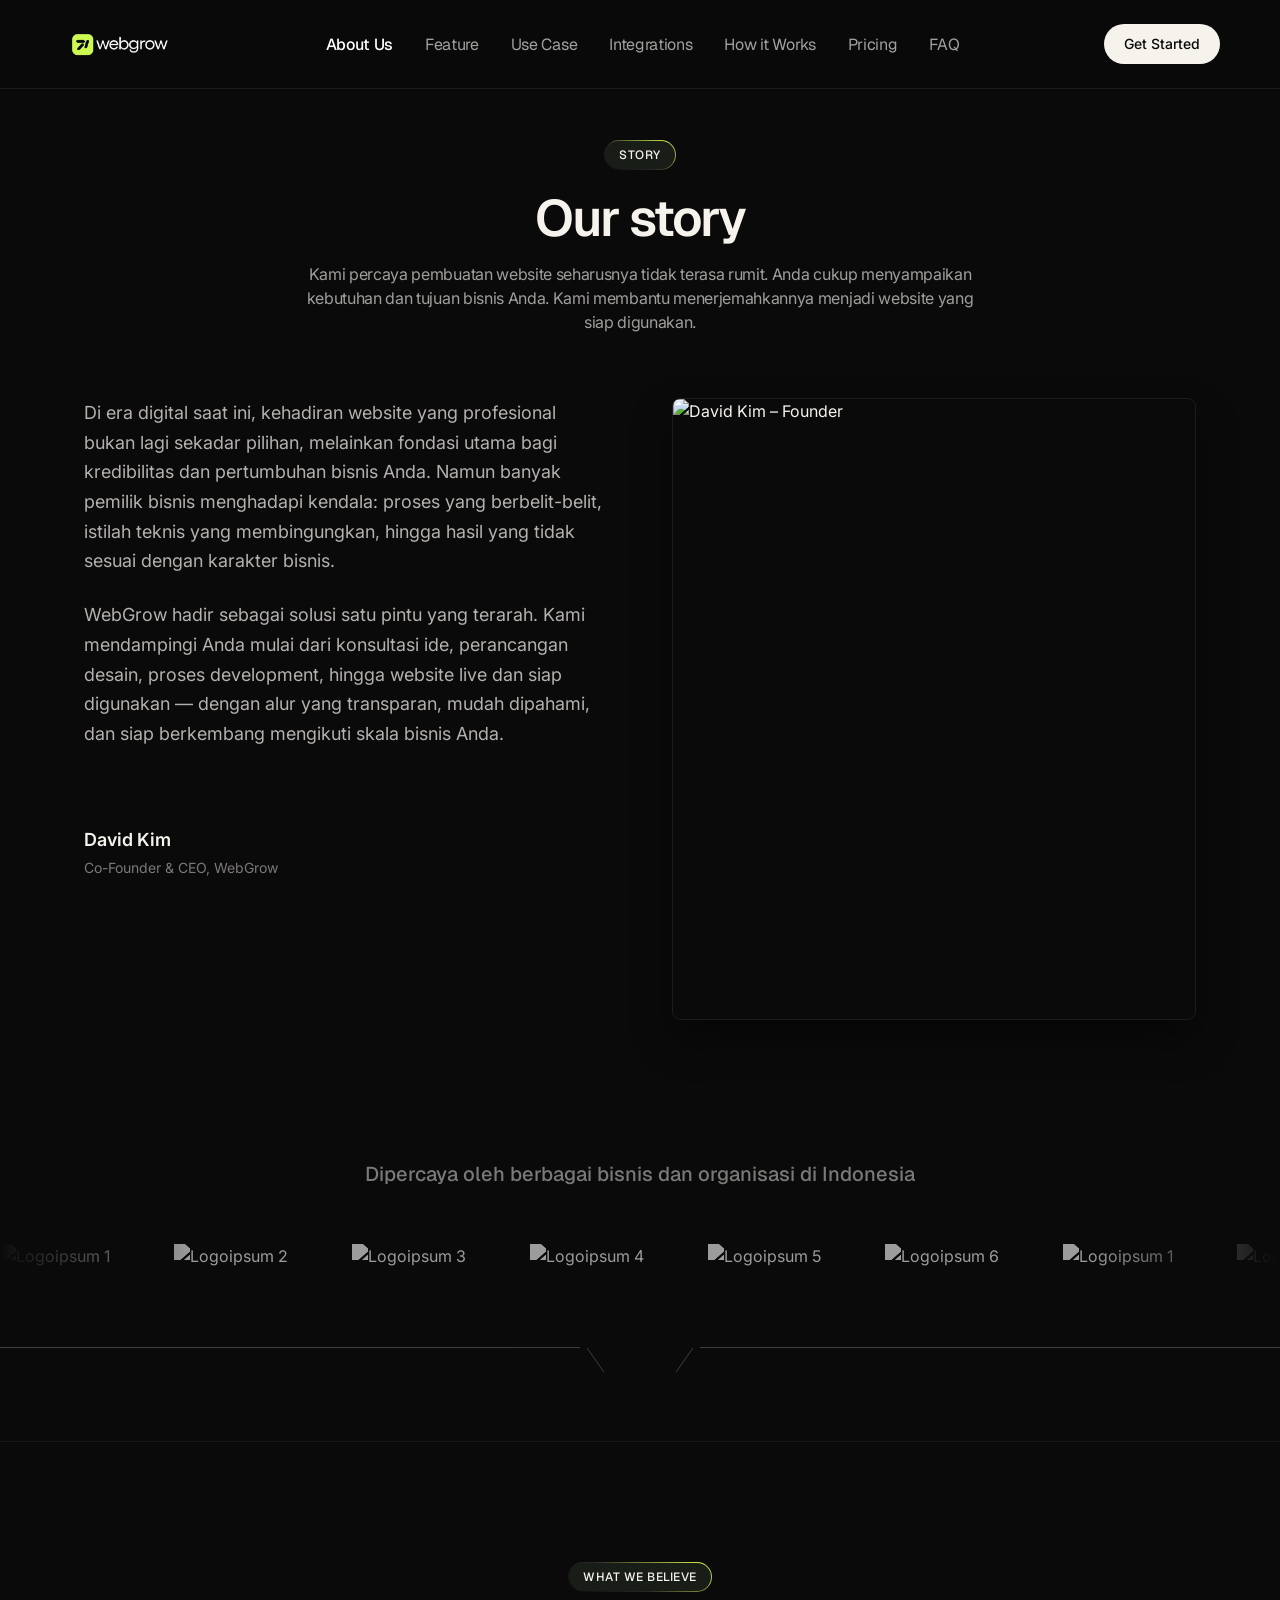
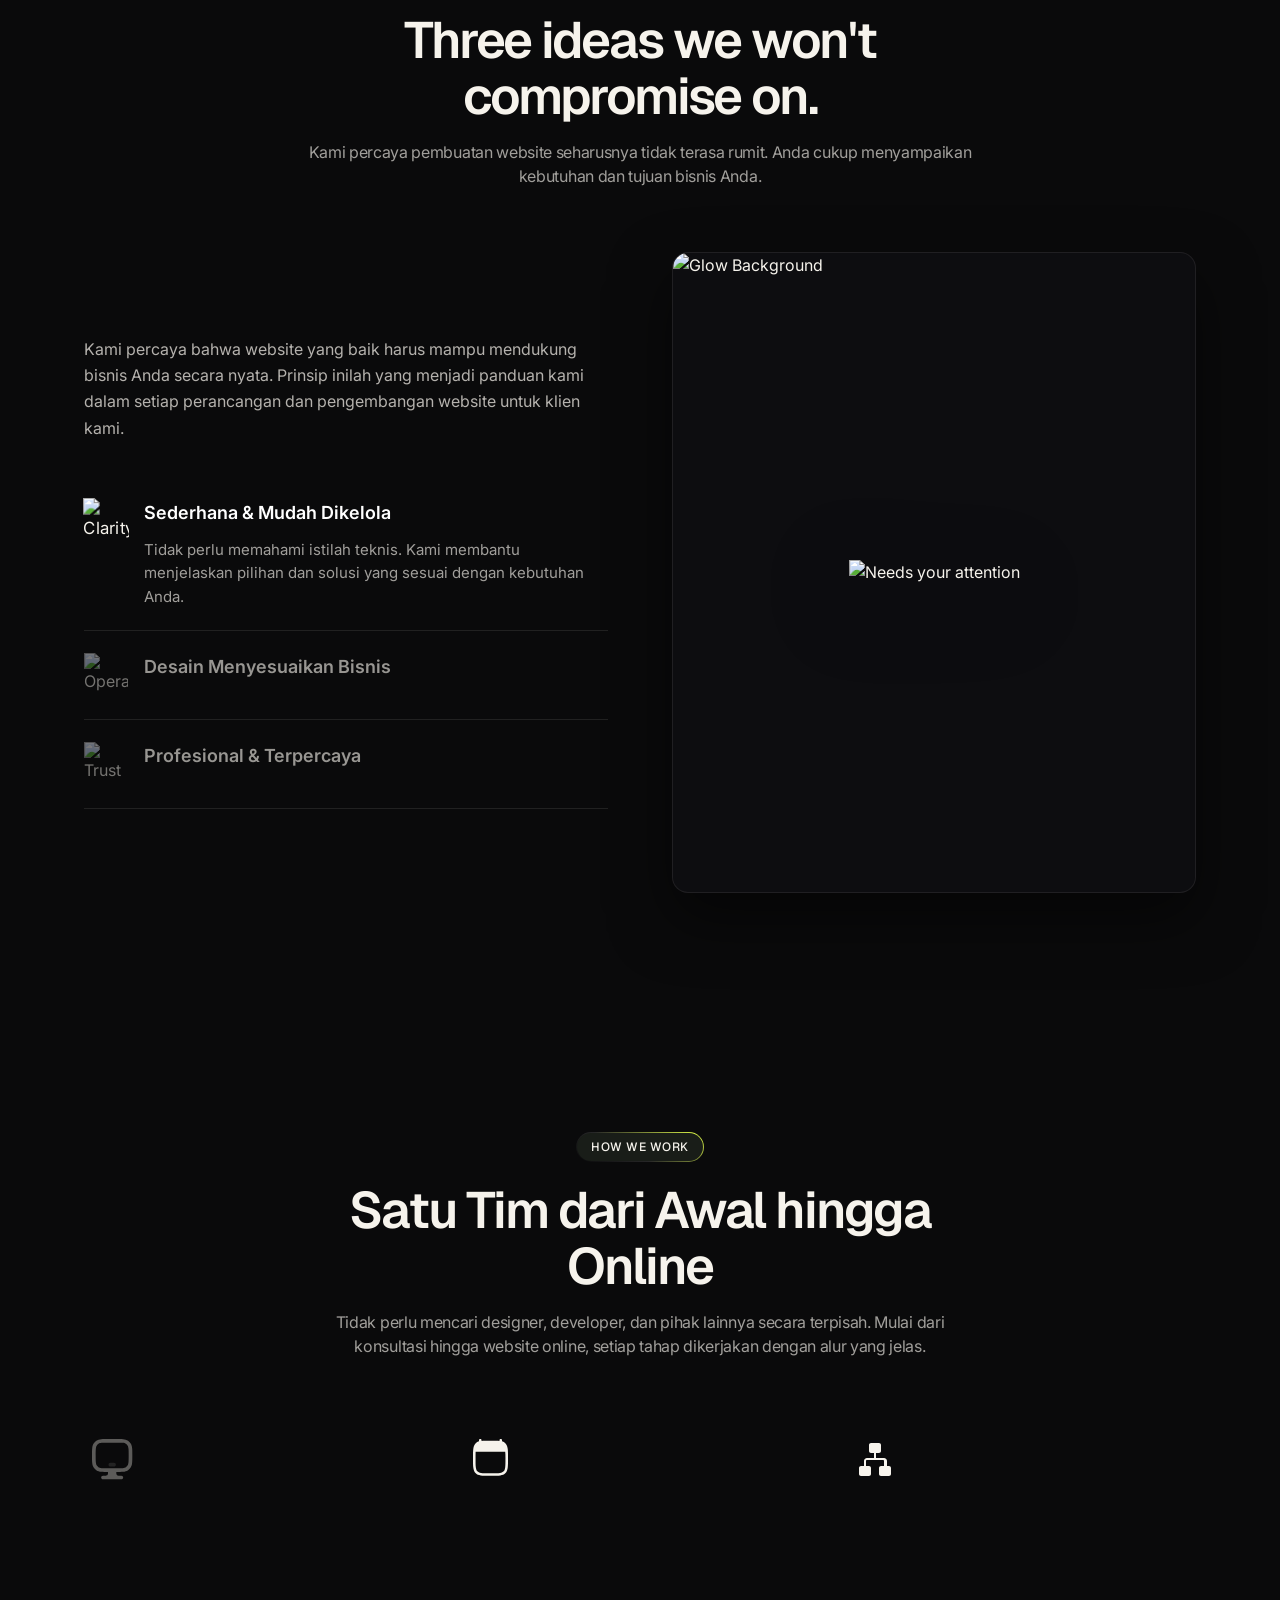
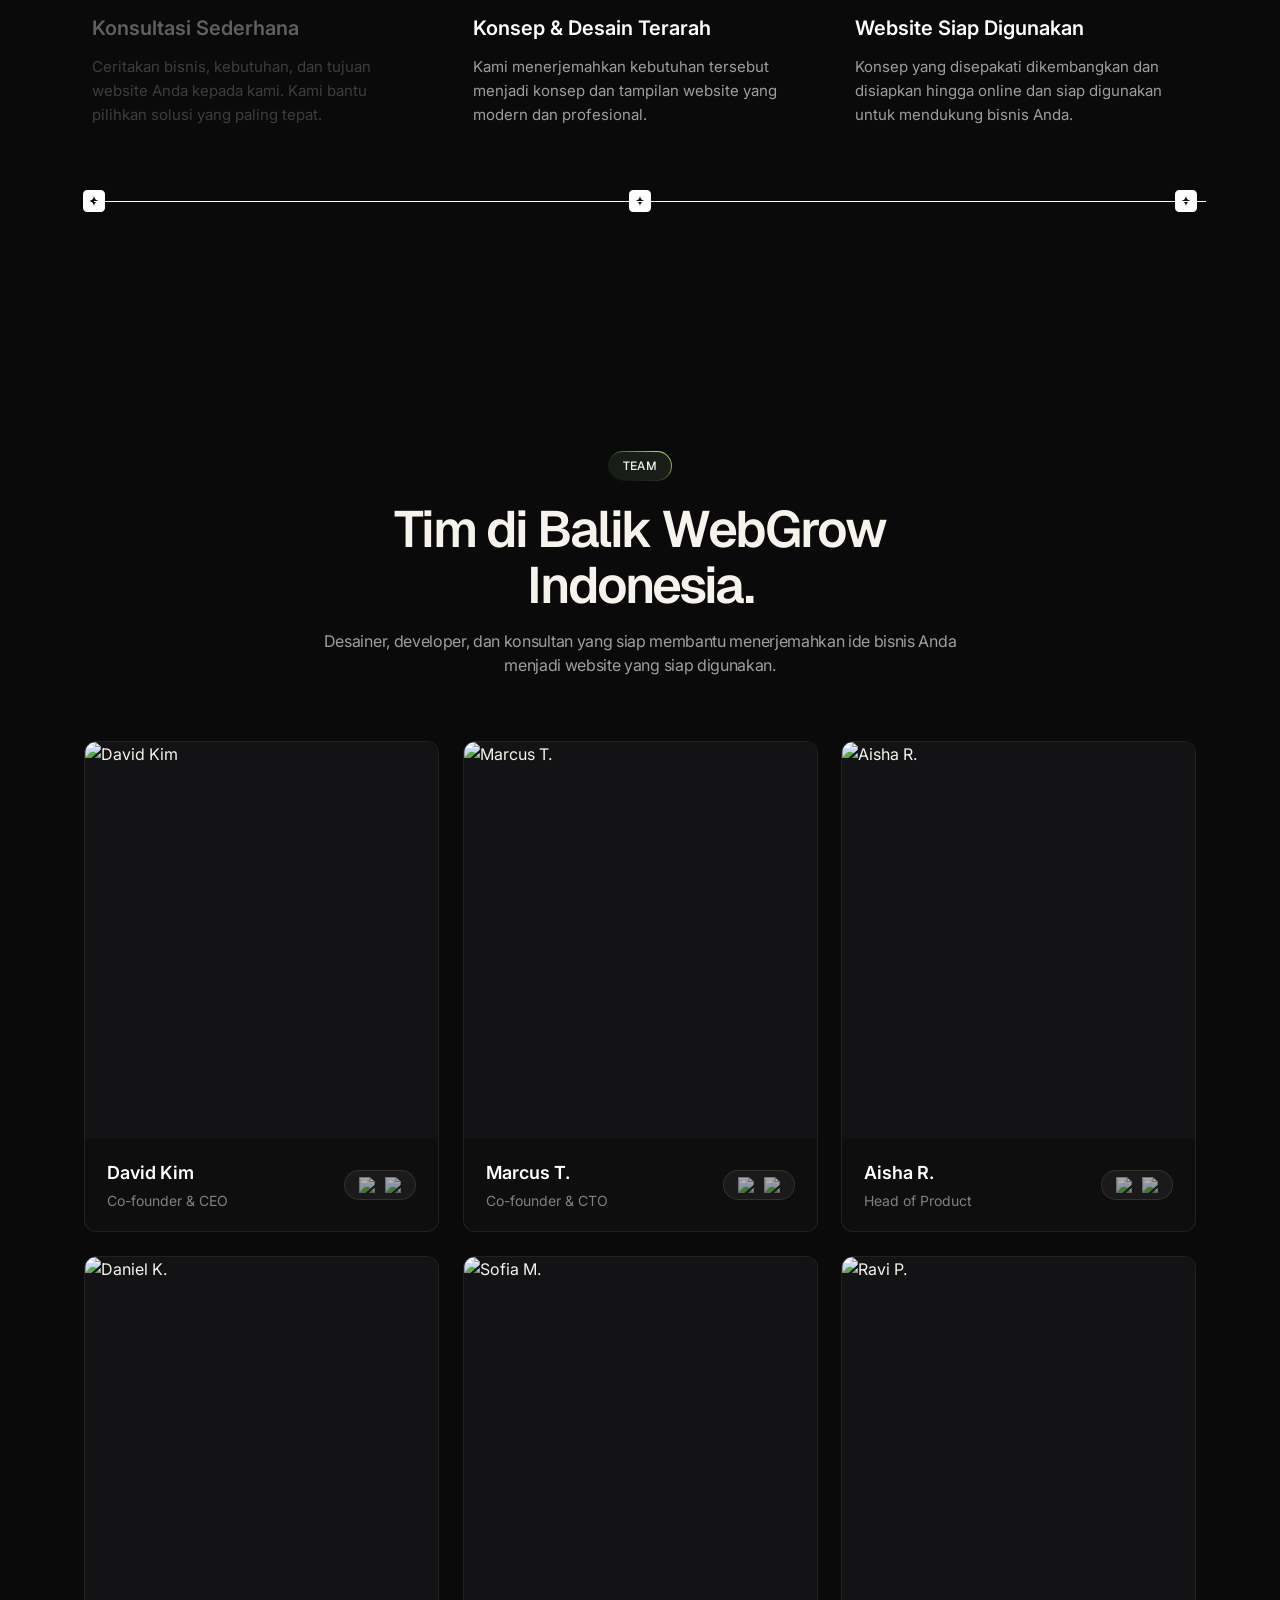
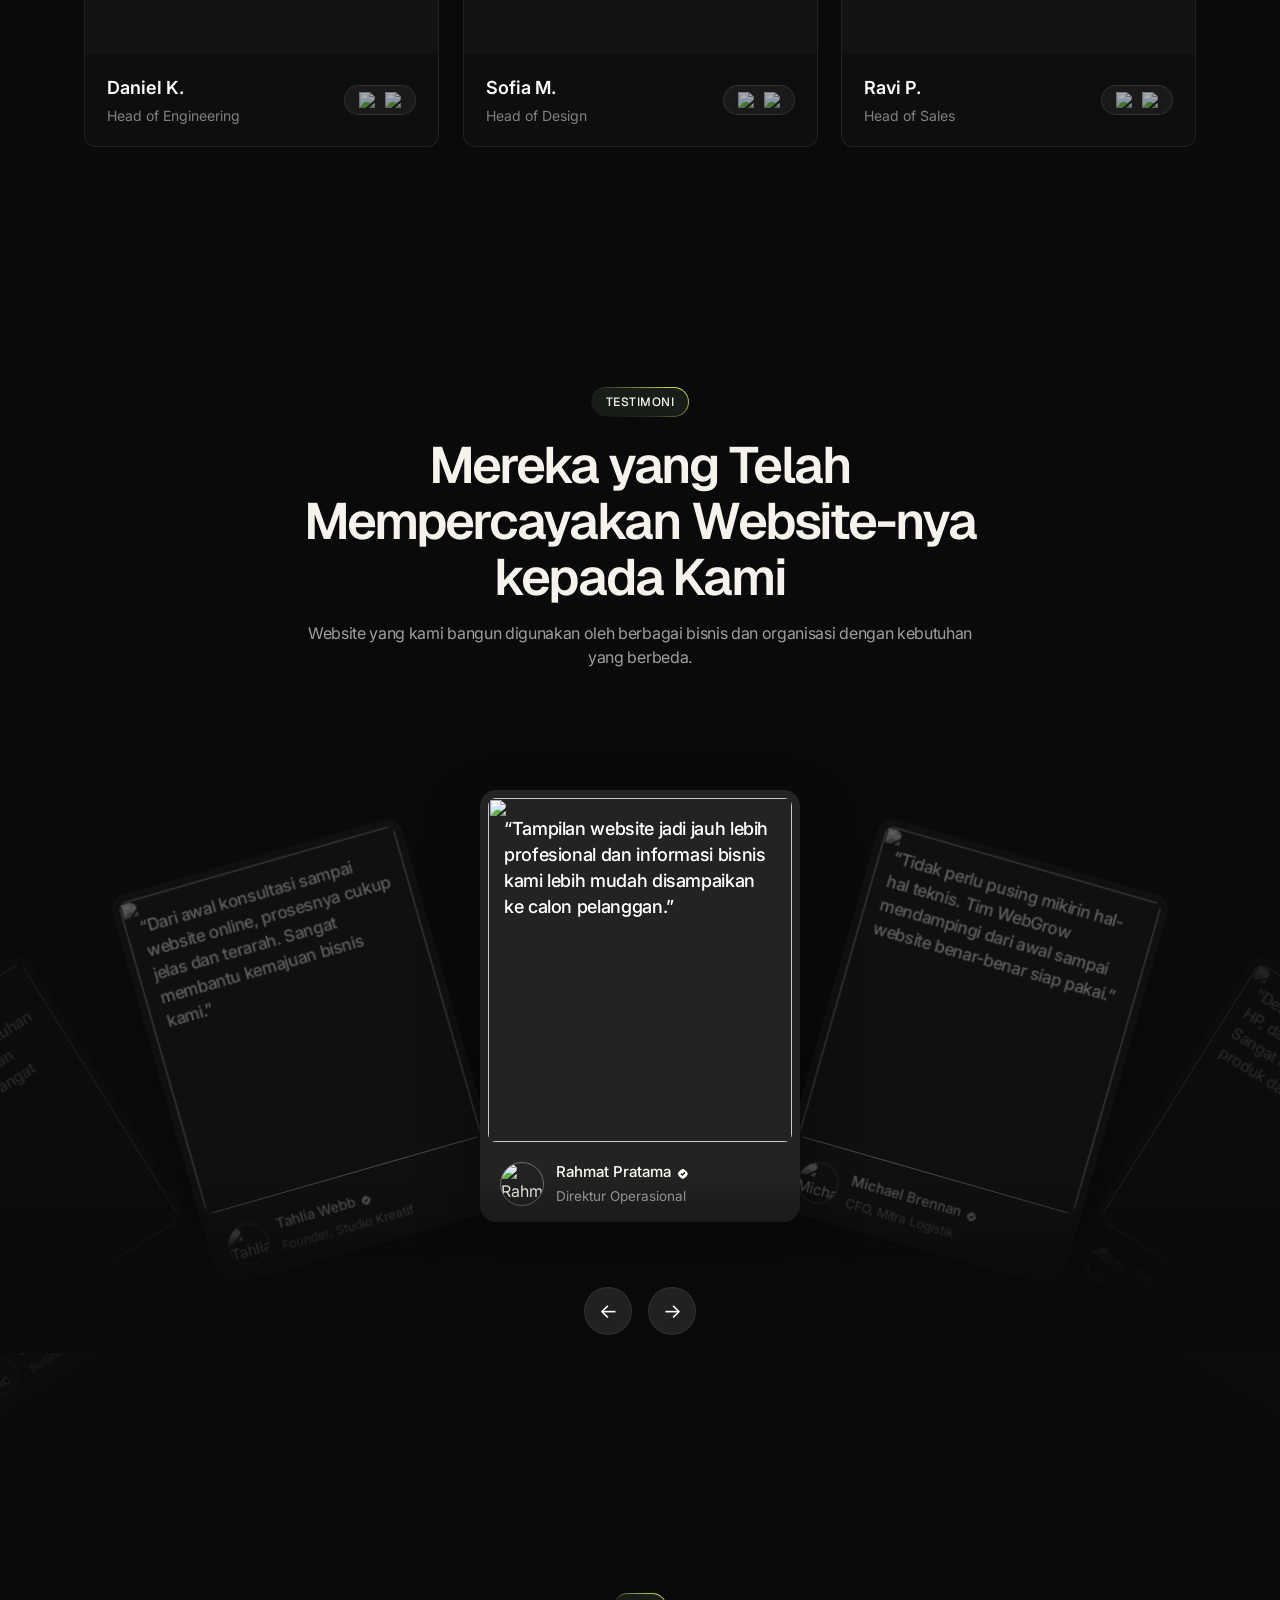
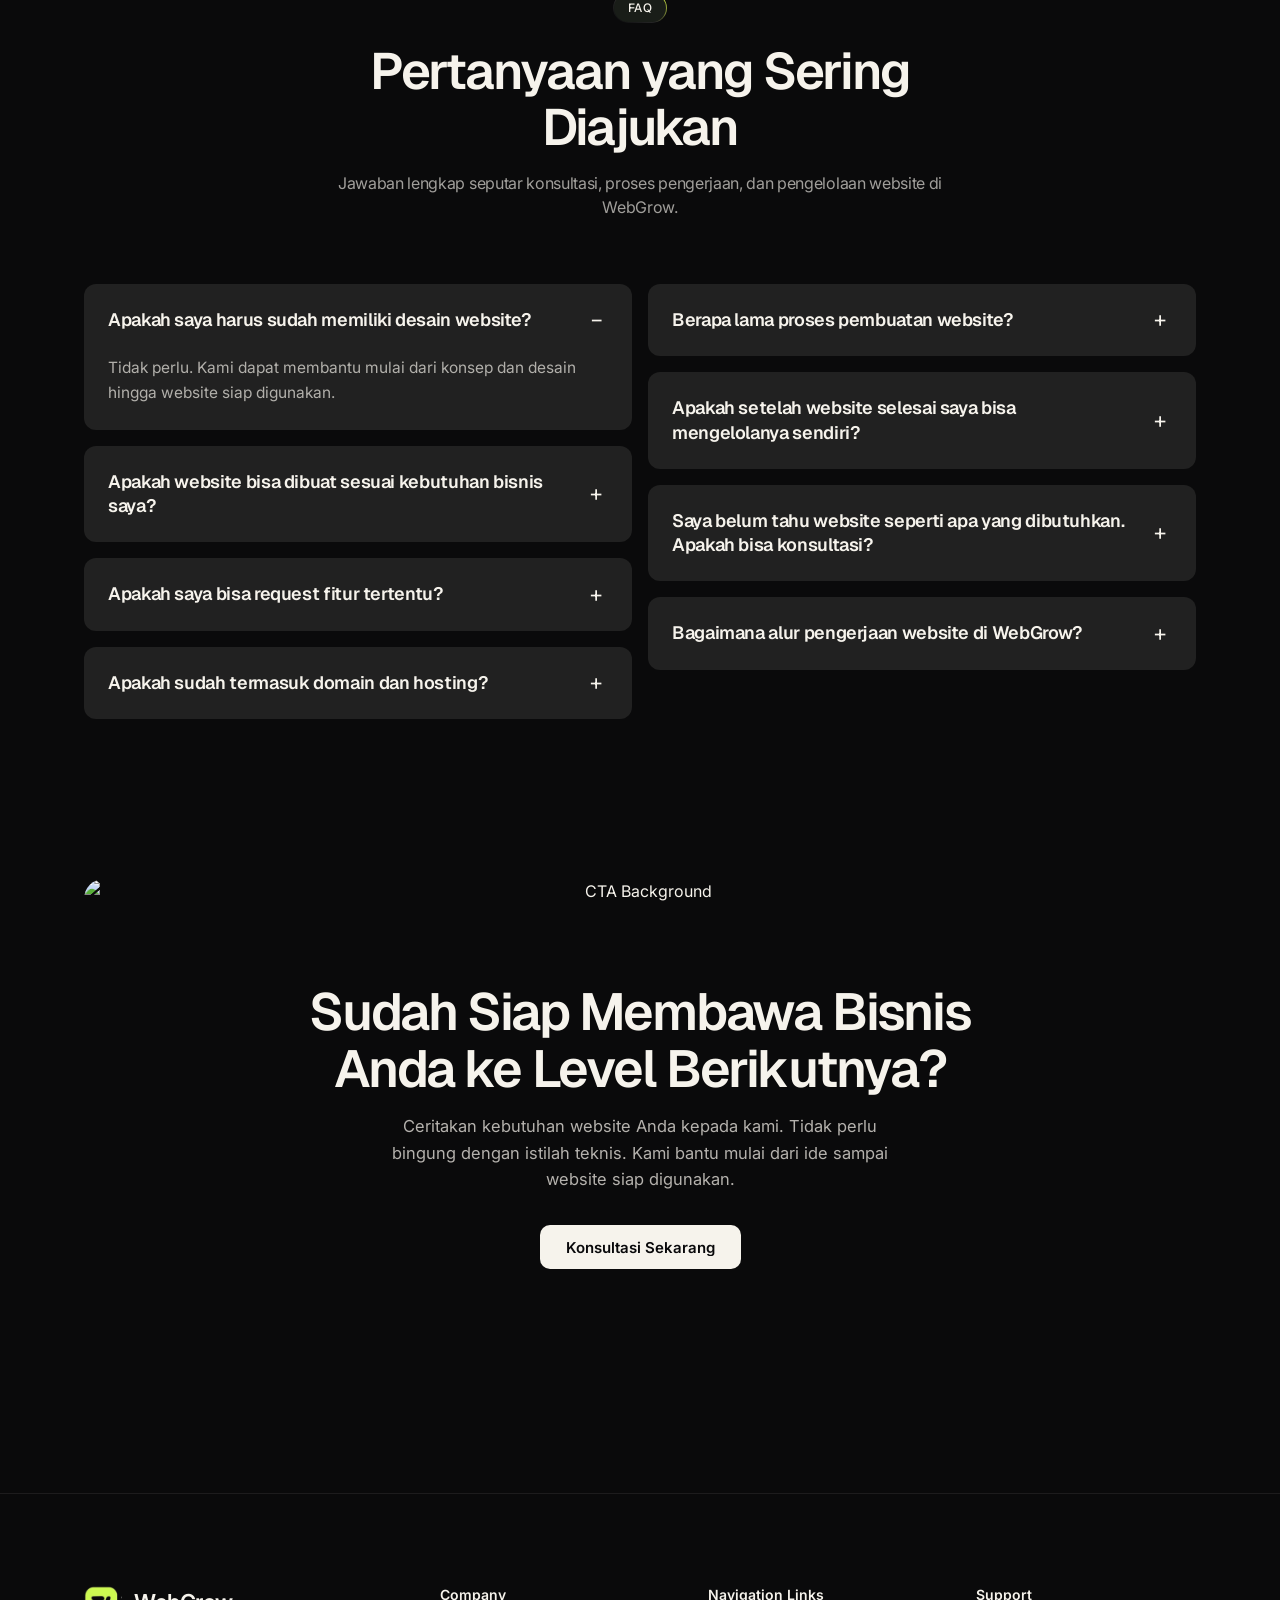
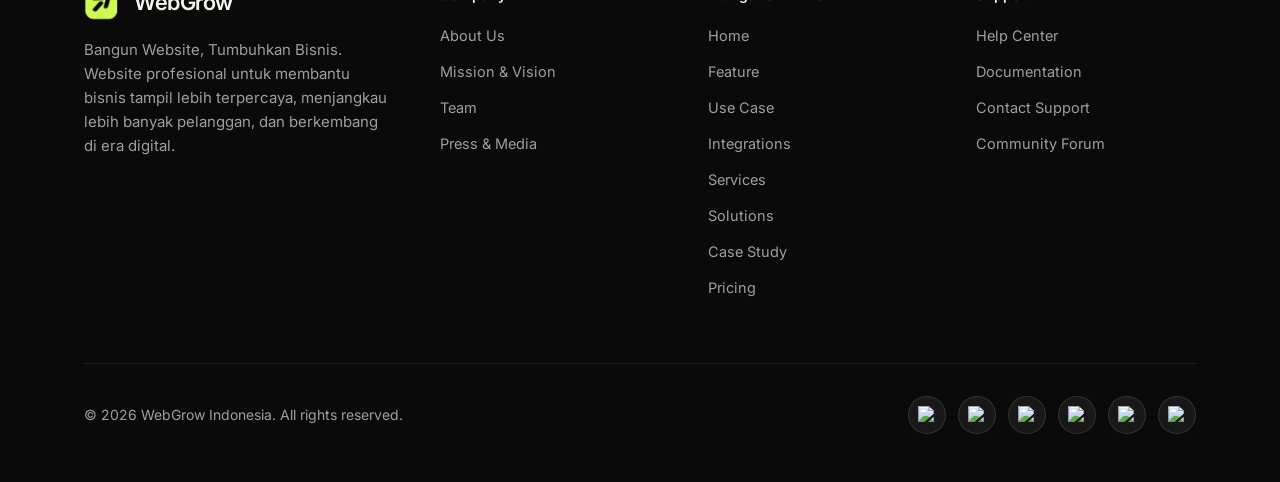
==== commit c0adfa5b: "feat: add integration page with app tray, category filters, and sync iris transitions" ====
--- a/about.html
+++ b/about.html
@@ -24,6 +24,8 @@
 
 
 
+
+
 <!-- ========================================================================
        1. TOP NAVBAR (Dark Theme for About Page, exact match to video)
        ======================================================================== -->
@@ -36,7 +38,7 @@
       <ul class="nav-links nav-links-dark" id="navLinks">
         <li><a href="about.html" class="active">About Us</a></li>
         <li><a href="feature.html">Feature</a></li>
-        <li><a href="use-case.html">Use Case</a></li>
+        <li><a href="use-case.html">Use Case</a></li>        <li><a href="integration.html">Integrations</a></li>
         <li><a href="index.html#services">How it Works</a></li>
         <li><a href="index.html#pricing">Pricing</a></li>
         <li><a href="#faq">FAQ</a></li>
@@ -718,7 +720,7 @@
           <ul>
             <li><a href="index.html">Home</a></li>
             <li><a href="feature.html">Feature</a></li>
-        <li><a href="use-case.html">Use Case</a></li>
+        <li><a href="use-case.html">Use Case</a></li>        <li><a href="integration.html">Integrations</a></li>
             <li><a href="index.html#services">Services</a></li>
             <li><a href="index.html#features">Solutions</a></li>
             <li><a href="index.html#stats">Case Study</a></li>
@@ -797,6 +799,8 @@
   
   
   
+  
+  
   </div>
 
   <!-- In-Memory Templates for Instant Iris Transition (Works on file:/// and HTTP) -->
@@ -813,7 +817,7 @@
       <ul class="nav-links" id="navLinks">
         <li><a href="about.html">About Us</a></li>
         <li><a href="feature.html">Feature</a></li>
-        <li><a href="use-case.html">Use Case</a></li>
+        <li><a href="use-case.html">Use Case</a></li>        <li><a href="integration.html">Integrations</a></li>
         <li><a href="#services">How it Works</a></li>
         <li><a href="#pricing">Pricing</a></li>
         <li><a href="#faq">FAQ</a></li>
@@ -1970,7 +1974,7 @@
           <ul>
             <li><a href="#top">Home</a></li>
             <li><a href="feature.html">Feature</a></li>
-        <li><a href="use-case.html">Use Case</a></li>
+        <li><a href="use-case.html">Use Case</a></li>        <li><a href="integration.html">Integrations</a></li>
             <li><a href="#services">Services</a></li>
             <li><a href="#features">Solutions</a></li>
             <li><a href="#stats">Case Study</a></li>
@@ -2048,6 +2052,8 @@
   
   
   
+  
+  
   </template>
   <template id="aboutPageTemplate">
 <!-- ========================================================================
@@ -2062,7 +2068,7 @@
       <ul class="nav-links nav-links-dark" id="navLinks">
         <li><a href="about.html" class="active">About Us</a></li>
         <li><a href="feature.html">Feature</a></li>
-        <li><a href="use-case.html">Use Case</a></li>
+        <li><a href="use-case.html">Use Case</a></li>        <li><a href="integration.html">Integrations</a></li>
         <li><a href="index.html#services">How it Works</a></li>
         <li><a href="index.html#pricing">Pricing</a></li>
         <li><a href="#faq">FAQ</a></li>
@@ -2744,7 +2750,7 @@
           <ul>
             <li><a href="index.html">Home</a></li>
             <li><a href="feature.html">Feature</a></li>
-        <li><a href="use-case.html">Use Case</a></li>
+        <li><a href="use-case.html">Use Case</a></li>        <li><a href="integration.html">Integrations</a></li>
             <li><a href="index.html#services">Services</a></li>
             <li><a href="index.html#features">Solutions</a></li>
             <li><a href="index.html#stats">Case Study</a></li>
@@ -2823,6 +2829,8 @@
   
   
   
+  
+  
   </template>
   <template id="featurePageTemplate">
 <!-- ========================================================================
@@ -2837,7 +2845,7 @@
       <ul class="nav-links" id="navLinks">
         <li><a href="about.html">About Us</a></li>
         <li><a href="feature.html" class="active">Feature</a></li>
-        <li><a href="use-case.html">Use Case</a></li>
+        <li><a href="use-case.html">Use Case</a></li>        <li><a href="integration.html">Integrations</a></li>
         <li><a href="index.html#services">How it Works</a></li>
         <li><a href="index.html#pricing">Pricing</a></li>
         <li><a href="#faq">FAQ</a></li>
@@ -3478,7 +3486,7 @@
           <ul>
             <li><a href="index.html">Home</a></li>
             <li><a href="feature.html">Feature</a></li>
-        <li><a href="use-case.html">Use Case</a></li>
+        <li><a href="use-case.html">Use Case</a></li>        <li><a href="integration.html">Integrations</a></li>
             <li><a href="index.html#services">Services</a></li>
             <li><a href="index.html#features">Solutions</a></li>
             <li><a href="index.html#stats">Case Study</a></li>
@@ -3557,6 +3565,8 @@
   
   
   
+  
+  
   </template>
   <template id="useCasePageTemplate">
 <!-- ========================================================================
@@ -3572,6 +3582,7 @@
         <li><a href="about.html">About Us</a></li>
         <li><a href="feature.html">Feature</a></li>
         <li><a href="use-case.html" class="active">Use Case</a></li>
+        <li><a href="integration.html">Integrations</a></li>
         <li><a href="index.html#services">How it Works</a></li>
         <li><a href="index.html#pricing">Pricing</a></li>
         <li><a href="#faq">FAQ</a></li>
@@ -4048,6 +4059,8 @@
             <li><a href="about.html">About</a></li>
             <li><a href="feature.html">Feature</a></li>
             <li><a href="use-case.html">Use Case</a></li>
+            <li><a href="integration.html">Integration</a></li>
+        <li><a href="integration.html">Integrations</a></li>
             <li><a href="index.html#services">Integration</a></li>
           </ul>
         </div>
@@ -4129,6 +4142,402 @@
   
   
   
+  
+  
+  </template>
+  <template id="integrationPageTemplate">
+<!-- ========================================================================
+       1. TOP NAVBAR
+       ======================================================================== -->
+  <header class="navbar-wrap navbar-dark" id="navbarWrap">
+    <nav class="navbar" aria-label="Main Navigation">
+      <a href="index.html" class="nav-logo" aria-label="WebGrow Home">
+        <img src="Asset/webgrow-logo-light.png" alt="WebGrow" />
+      </a>
+
+      <ul class="nav-links nav-links-dark" id="navLinks">
+        <li><a href="about.html">About Us</a></li>
+        <li><a href="feature.html">Feature</a></li>
+        <li><a href="use-case.html">Use Case</a></li>
+        <li><a href="integration.html" class="active">Integrations</a></li>
+        <li><a href="index.html#services">How it Works</a></li>
+        <li><a href="index.html#pricing">Pricing</a></li>
+        <li><a href="#faq">FAQ</a></li>
+      </ul>
+
+      <div class="nav-actions">
+        <button type="button" class="btn-nav-white open-modal-btn" data-modal-title="Konsultasikan Kebutuhan Anda">
+          <span class="btn-roll-wrap">
+            <span class="btn-roll-text">Get Started</span>
+            <span class="btn-roll-text" aria-hidden="true">Get Started</span>
+          </span>
+        </button>
+        <button type="button" class="mobile-toggle mobile-toggle-dark" id="mobileToggle" aria-label="Toggle Menu">
+          ☰
+        </button>
+      </div>
+    </nav>
+  </header>
+
+  <!-- ========================================================================
+       2. HERO SECTION ("Connects to the tools you already use.")
+       ======================================================================== -->
+  <section class="integration-hero-section" id="top">
+    <div class="container">
+      <div class="section-tag-wrap"><span class="section-tag">INTEGRATION</span></div>
+      <h1 class="integration-hero-title">
+        Connects to the tools<br />you already use.
+      </h1>
+      <p class="integration-hero-desc">
+        WebGrow plugs into 80+ tools across CRM, data, comms, and finance. No code, no setup calls, no waiting on engineering — just connect and let your agents go to work.
+      </p>
+
+      <!-- Isometric 3D App Icon Tray Graphic -->
+      <div class="integration-tray-wrapper reveal">
+        <img src="Asset/integration/hero_tray.png" alt="Ecosystem App Icons Tray" class="integration-tray-img" />
+      </div>
+
+      <p class="integration-quote-box reveal">
+        Most AI platforms need a stack of their own. WebGrow doesn't. No workflow builder to license. No vector database to manage. No prompt tools to learn. Everything your agents need is already inside WebGrow — data, decisions, and actions in one place.
+      </p>
+    </div>
+  </section>
+
+  <!-- ========================================================================
+       3. ALL INTEGRATIONS GRID WITH CATEGORY FILTER
+       ======================================================================== -->
+  <section class="all-integrations-section" id="all-integrations">
+    <div class="container">
+      <div class="section-header reveal">
+        <div class="section-tag-wrap"><span class="section-tag">ALL INTEGRATION</span></div>
+        <h2 class="section-title">Connect WebGrow to the tools<br />you already use.</h2>
+        <p class="section-subtitle">
+          80+ native integrations across CRM, data, comms, finance, and dev tools. No code, no setup calls, no waiting on engineering.
+        </p>
+      </div>
+
+      <!-- Filter Tabs Bar -->
+      <div class="integration-filter-bar reveal" id="filterBar">
+        <button type="button" class="integration-filter-btn active" data-filter="all">All</button>
+        <button type="button" class="integration-filter-btn" data-filter="ai">AI Models</button>
+        <button type="button" class="integration-filter-btn" data-filter="crm">CRM</button>
+        <button type="button" class="integration-filter-btn" data-filter="data">Data</button>
+        <button type="button" class="integration-filter-btn" data-filter="comms">Comms</button>
+        <button type="button" class="integration-filter-btn" data-filter="productivity">Productivity</button>
+        <button type="button" class="integration-filter-btn" data-filter="finance">Finance</button>
+      </div>
+
+      <!-- Integration Cards Grid -->
+      <div class="integration-grid" id="integrationGrid">
+
+        <!-- 1. OpenAI -->
+        <div class="integration-card reveal" data-category="ai">
+          <div class="integration-card-top">
+            <div class="integration-card-icon">
+              <img src="Asset/integration/openai.png" alt="OpenAI" />
+            </div>
+            <button type="button" class="integration-card-btn">Connect</button>
+          </div>
+          <div class="integration-card-tag">AI Model</div>
+          <h3 class="integration-card-title">OpenAI</h3>
+          <p class="integration-card-desc">
+            Deploy agents powered by GPT-4o and o1. Read, reason, and act on your data with models tuned for production decisions.
+          </p>
+        </div>
+
+        <!-- 2. Anthropic -->
+        <div class="integration-card reveal" data-category="ai">
+          <div class="integration-card-top">
+            <div class="integration-card-icon">
+              <img src="Asset/integration/anthropic.png" alt="Anthropic" />
+            </div>
+            <button type="button" class="integration-card-btn">Connect</button>
+          </div>
+          <div class="integration-card-tag">AI Model</div>
+          <h3 class="integration-card-title">Anthropic</h3>
+          <p class="integration-card-desc">
+            Run Claude-powered agents that analyze documents, surface risks, and make high-stakes calls with full audit trails.
+          </p>
+        </div>
+
+        <!-- 3. Salesforce -->
+        <div class="integration-card reveal" data-category="crm">
+          <div class="integration-card-top">
+            <div class="integration-card-icon">
+              <img src="Asset/integration/salesforce.png" alt="Salesforce" />
+            </div>
+            <button type="button" class="integration-card-btn">Connect</button>
+          </div>
+          <div class="integration-card-tag">CRM</div>
+          <h3 class="integration-card-title">Salesforce</h3>
+          <p class="integration-card-desc">
+            Sync leads, accounts, and opportunities in real time. Agents score, enrich, and update records without a single manual step.
+          </p>
+        </div>
+
+        <!-- 4. Snowflake -->
+        <div class="integration-card reveal" data-category="data">
+          <div class="integration-card-top">
+            <div class="integration-card-icon">
+              <img src="Asset/integration/snowflake.png" alt="Snowflake" />
+            </div>
+            <button type="button" class="integration-card-btn">Connect</button>
+          </div>
+          <div class="integration-card-tag">Data</div>
+          <h3 class="integration-card-title">Snowflake</h3>
+          <p class="integration-card-desc">
+            Read and write from your warehouse without pipelines. Agents query live data and act on it in seconds, not hours.
+          </p>
+        </div>
+
+        <!-- 5. Slack -->
+        <div class="integration-card reveal" data-category="comms">
+          <div class="integration-card-top">
+            <div class="integration-card-icon">
+              <img src="Asset/integration/slack.png" alt="Slack" />
+            </div>
+            <button type="button" class="integration-card-btn">Connect</button>
+          </div>
+          <div class="integration-card-tag">Comms</div>
+          <h3 class="integration-card-title">Slack</h3>
+          <p class="integration-card-desc">
+            Send agent alerts, approvals, and decision summaries to any channel. Your team stays in the loop without leaving Slack.
+          </p>
+        </div>
+
+        <!-- 6. Stripe -->
+        <div class="integration-card reveal" data-category="finance">
+          <div class="integration-card-top">
+            <div class="integration-card-icon">
+              <img src="Asset/integration/stripe.png" alt="Stripe" />
+            </div>
+            <button type="button" class="integration-card-btn">Connect</button>
+          </div>
+          <div class="integration-card-tag">Finance</div>
+          <h3 class="integration-card-title">Stripe</h3>
+          <p class="integration-card-desc">
+            Trigger intelligent AI agents on charges, refunds, and subscriptions. Detect anomalies, flag risks, and reconcile data automatically.
+          </p>
+        </div>
+
+        <!-- 7. WhatsApp Business API -->
+        <div class="integration-card reveal" data-category="comms">
+          <div class="integration-card-top">
+            <div class="integration-card-icon">
+              <img src="https://framerusercontent.com/images/93x342akYJn24RxX2vVUm6DmEU.png" alt="WhatsApp" />
+            </div>
+            <button type="button" class="integration-card-btn">Connect</button>
+          </div>
+          <div class="integration-card-tag">Comms</div>
+          <h3 class="integration-card-title">WhatsApp Gateway</h3>
+          <p class="integration-card-desc">
+            Kirim notifikasi pesanan otomatis, OTP, reminder pembayaran, dan broadcast customer service interaktif via WhatsApp API resmi.
+          </p>
+        </div>
+
+        <!-- 8. Midtrans & Xendit -->
+        <div class="integration-card reveal" data-category="finance">
+          <div class="integration-card-top">
+            <div class="integration-card-icon">
+              <img src="Asset/webgrow-icon.png" alt="Payment Gateway" />
+            </div>
+            <button type="button" class="integration-card-btn">Connect</button>
+          </div>
+          <div class="integration-card-tag">Finance</div>
+          <h3 class="integration-card-title">Midtrans / Xendit</h3>
+          <p class="integration-card-desc">
+            Integrasi payment gateway lokal terlengkap: QRIS instan, Virtual Account semua bank, E-Wallet (GoPay, OVO, ShopeePay), dan kartu kredit.
+          </p>
+        </div>
+
+        <!-- 9. Google Analytics 4 & Meta Pixel -->
+        <div class="integration-card reveal" data-category="data">
+          <div class="integration-card-top">
+            <div class="integration-card-icon">
+              <img src="Asset/webgrow-icon.png" alt="Analytics" />
+            </div>
+            <button type="button" class="integration-card-btn">Connect</button>
+          </div>
+          <div class="integration-card-tag">Data</div>
+          <h3 class="integration-card-title">Google Analytics 4</h3>
+          <p class="integration-card-desc">
+            Pantau traffic, user behavior, dan funnels konversi secara real-time dengan integrasi GA4, Google Tag Manager, dan Meta Pixel.
+          </p>
+        </div>
+
+        <!-- 10. HubSpot CRM -->
+        <div class="integration-card reveal" data-category="crm">
+          <div class="integration-card-top">
+            <div class="integration-card-icon">
+              <img src="Asset/webgrow-icon.png" alt="HubSpot" />
+            </div>
+            <button type="button" class="integration-card-btn">Connect</button>
+          </div>
+          <div class="integration-card-tag">CRM</div>
+          <h3 class="integration-card-title">HubSpot</h3>
+          <p class="integration-card-desc">
+            Sinkronkan data prospek dari formulir landing page langsung ke pipeline HubSpot sales reps Anda tanpa keterlambatan.
+          </p>
+        </div>
+
+        <!-- 11. Notion Workspace -->
+        <div class="integration-card reveal" data-category="productivity">
+          <div class="integration-card-top">
+            <div class="integration-card-icon">
+              <img src="Asset/webgrow-icon.png" alt="Notion" />
+            </div>
+            <button type="button" class="integration-card-btn">Connect</button>
+          </div>
+          <div class="integration-card-tag">Productivity</div>
+          <h3 class="integration-card-title">Notion</h3>
+          <p class="integration-card-desc">
+            Jadikan Notion sebagai headless database untuk update konten artikel blog, portofolio, dan dokumentasi website secara otomatis.
+          </p>
+        </div>
+
+        <!-- 12. GitHub & Vercel -->
+        <div class="integration-card reveal" data-category="productivity">
+          <div class="integration-card-top">
+            <div class="integration-card-icon">
+              <img src="Asset/webgrow-icon.png" alt="Dev Tools" />
+            </div>
+            <button type="button" class="integration-card-btn">Connect</button>
+          </div>
+          <div class="integration-card-tag">Productivity</div>
+          <h3 class="integration-card-title">GitHub &amp; Cloud CI/CD</h3>
+          <p class="integration-card-desc">
+            Continuous deployment otomatis dengan version control GitHub, preview build instan, dan uptime server cloud 99.99%.
+          </p>
+        </div>
+
+      </div>
+    </div>
+  </section>
+
+  <!-- ========================================================================
+       4. FINAL CTA BANNER ("Your Team's Next Decision Could Make Itself.")
+       ======================================================================== -->
+  <section class="section-padding uc-cta-section">
+    <div class="container">
+      <div class="uc-cta-card reveal">
+        <h2 class="uc-cta-title">Your Team's Next Decision Could Make Itself.</h2>
+        <p class="uc-cta-sub">
+          Deploy your first AI agent in under an hour. No credit card, no setup fees, and no ML team required just connect your data and let WebGrow handle the rest.
+        </p>
+        <button type="button" class="btn-cta-white open-modal-btn" data-modal-title="Jadwalkan Demo &amp; Integrasi">
+          <span class="btn-roll-wrap">
+            <span class="btn-roll-text">Book a Demo</span>
+            <span class="btn-roll-text" aria-hidden="true">Book a Demo</span>
+          </span>
+        </button>
+      </div>
+    </div>
+  </section>
+
+  <!-- ========================================================================
+       5. FOOTER
+       ======================================================================== -->
+  <footer class="site-footer">
+    <div class="container">
+      <div class="footer-top">
+        <div>
+          <div class="footer-brand-row">
+            <img src="Asset/webgrow-icon.png" alt="WebGrow Icon" />
+            <span>WebGrow</span>
+          </div>
+          <p class="footer-tagline">
+            Turn scattered data into decisions your team can act on, with AI agents that work around the clock.
+          </p>
+        </div>
+
+        <div class="footer-col">
+          <h4>Main Pages</h4>
+          <ul>
+            <li><a href="index.html">Home</a></li>
+            <li><a href="about.html">About</a></li>
+            <li><a href="feature.html">Feature</a></li>
+            <li><a href="use-case.html">Use Case</a></li>
+            <li><a href="integration.html">Integration</a></li>
+          </ul>
+        </div>
+
+        <div class="footer-col">
+          <h4>Other pages</h4>
+          <ul>
+            <li><a href="index.html#pricing">Price</a></li>
+            <li><a href="about.html#story">Career</a></li>
+            <li><a href="index.html#blog">Blog (CMS)</a></li>
+            <li><a href="index.html#blog">Blog Details</a></li>
+            <li><a href="about.html#faq" class="open-modal-btn" data-modal-title="Contact Us">Contact</a></li>
+          </ul>
+        </div>
+
+        <div class="footer-col">
+          <h4>Utilities</h4>
+          <ul>
+            <li><a href="about.html#faq">Terms of Service</a></li>
+            <li><a href="about.html#faq">Privacy Policy</a></li>
+            <li><a href="feature.html">Design System</a></li>
+            <li><a href="index.html">404</a></li>
+          </ul>
+        </div>
+      </div>
+
+      <div class="footer-bottom">
+        <p>&copy; 2026 WebGrow. Designed by Artificer Design Agency LLC</p>
+        <div class="footer-socials">
+          <a href="https://www.facebook.com/" target="_blank" rel="noopener" aria-label="Facebook">
+            <img src="https://framerusercontent.com/images/UNvZ6ezAeJBQDhUGRQBXeeB4k.png?width=80&height=80" alt="Facebook" />
+          </a>
+          <a href="https://www.instagram.com/" target="_blank" rel="noopener" aria-label="Instagram">
+            <img src="https://framerusercontent.com/images/jIFYtVSd9rnan8gk8aVyydCzY.png?width=80&height=80" alt="Instagram" />
+          </a>
+          <a href="https://web.telegram.org/" target="_blank" rel="noopener" aria-label="Telegram">
+            <img src="https://framerusercontent.com/images/pNGwU9N6RVrnHQnezRl5C9xMwSA.png?width=80&height=80" alt="Telegram" />
+          </a>
+          <a href="https://x.com/" target="_blank" rel="noopener" aria-label="X / Twitter">
+            <img src="https://framerusercontent.com/images/9fm1Z1cMFfWUM9ETHVKgwJc4E.png?width=80&height=80" alt="X" />
+          </a>
+          <a href="https://www.threads.com/" target="_blank" rel="noopener" aria-label="Threads">
+            <img src="https://framerusercontent.com/images/LJf5M41VwaJHDvCSTmJyF1Ukg0.png?width=80&height=80" alt="Threads" />
+          </a>
+          <a href="https://www.whatsapp.com/" target="_blank" rel="noopener" aria-label="WhatsApp">
+            <img src="https://framerusercontent.com/images/93x342akYJn24RxX2vVUm6DmEU.png?width=80&height=80" alt="WhatsApp" />
+          </a>
+        </div>
+      </div>
+    </div>
+  </footer>
+
+  <!-- ========================================================================
+       6. INTERACTIVE MODAL
+       ======================================================================== -->
+  <div class="modal-backdrop" id="actionModal" role="dialog" aria-modal="true" aria-labelledby="modalTitle">
+    <div class="modal-card">
+      <button type="button" class="modal-close" id="closeModalBtn" aria-label="Close Modal">✕</button>
+      <div class="section-tag-wrap" style="margin-bottom:12px;"><span class="section-tag">WEBGROW INTEGRATION</span></div>
+      <h3 id="modalTitle">Hubungkan Tools Bisnis Anda</h3>
+      <p>Pilih integrasi yang Anda butuhkan untuk mempercepat alur kerja dan otomatisasi bisnis Anda.</p>
+      <form class="modal-form" id="modalForm">
+        <input type="text" placeholder="Nama Lengkap / Bisnis" required />
+        <input type="email" placeholder="Email atau Nomor WhatsApp" required />
+        <select required>
+          <option value="" disabled selected>Pilih Kategori Integrasi</option>
+          <option value="ai">AI Models (OpenAI, Claude Anthropic)</option>
+          <option value="crm">CRM (Salesforce, HubSpot)</option>
+          <option value="finance">Payment Gateway (Midtrans, Stripe, Xendit)</option>
+          <option value="comms">Communication (WhatsApp Gateway, Slack)</option>
+          <option value="data">Data Warehouse &amp; Analytics (Snowflake, GA4)</option>
+        </select>
+        <button type="submit" class="btn-lime" style="justify-content:center; width:100%; padding:14px;">
+          <span>Submit Request</span>
+        </button>
+      </form>
+    </div>
+  </div>
+
+  
+  
   </template>
 
   <div id="pageTransitionIris"></div>
--- a/styles.css
+++ b/styles.css
@@ -4599,6 +4599,228 @@
   }
 }
 
+
+
+/* --------------------------------------------------------------------------
+   15. Integration Page Specific Styles (Exact Framer Match)
+   -------------------------------------------------------------------------- */
+.integration-hero-section {
+  position: relative;
+  background-color: #0a0a0b;
+  padding: 140px 0 80px;
+  text-align: center;
+  overflow: hidden;
+}
+
+.integration-hero-title {
+  font-size: clamp(34px, 4.2vw, 64px);
+  font-weight: 700;
+  color: #fff;
+  letter-spacing: -0.025em;
+  line-height: 1.1;
+  max-width: 900px;
+  margin: 0 auto 18px;
+}
+
+.integration-hero-desc {
+  font-size: 16px;
+  line-height: 1.6;
+  color: rgba(255, 255, 255, 0.64);
+  max-width: 680px;
+  margin: 0 auto 48px;
+}
+
+.integration-tray-wrapper {
+  position: relative;
+  max-width: 1040px;
+  margin: 0 auto 64px;
+  display: flex;
+  justify-content: center;
+  align-items: center;
+  perspective: 1200px;
+}
+
+.integration-tray-img {
+  width: 100%;
+  max-width: 980px;
+  height: auto;
+  display: block;
+  filter: drop-shadow(0 20px 40px rgba(0, 0, 0, 0.8));
+  transition: transform 0.6s cubic-bezier(0.16, 1, 0.3, 1);
+}
+
+.integration-tray-img:hover {
+  transform: scale(1.02) rotateX(2deg);
+}
+
+.integration-quote-box {
+  max-width: 680px;
+  margin: 0 auto;
+  font-size: 14.5px;
+  line-height: 1.65;
+  color: rgba(255, 255, 255, 0.55);
+  text-align: center;
+}
+
+/* --- All Integrations Section --- */
+.all-integrations-section {
+  position: relative;
+  background-color: #0a0a0b;
+  padding: 80px 0 120px;
+}
+
+.integration-filter-bar {
+  display: flex;
+  flex-wrap: wrap;
+  justify-content: center;
+  align-items: center;
+  gap: 8px;
+  margin: 40px auto 48px;
+  background: rgba(255, 255, 255, 0.04);
+  border: 1px solid rgba(255, 255, 255, 0.08);
+  border-radius: 999px;
+  padding: 6px;
+  width: fit-content;
+  max-width: 100%;
+}
+
+.integration-filter-btn {
+  background: transparent;
+  border: none;
+  border-radius: 999px;
+  padding: 8px 18px;
+  font-family: 'Geist', sans-serif;
+  font-size: 13.5px;
+  font-weight: 500;
+  color: rgba(255, 255, 255, 0.65);
+  cursor: pointer;
+  transition: all 0.2s ease;
+}
+
+.integration-filter-btn:hover {
+  color: #fff;
+  background: rgba(255, 255, 255, 0.06);
+}
+
+.integration-filter-btn.active {
+  background: #ffffff;
+  color: #0a0a0b;
+  font-weight: 600;
+  box-shadow: 0 4px 12px rgba(0, 0, 0, 0.3);
+}
+
+.integration-grid {
+  display: grid;
+  grid-template-columns: repeat(3, 1fr);
+  gap: 24px;
+}
+
+.integration-card {
+  background-color: #141416;
+  border: 1px solid rgba(255, 255, 255, 0.08);
+  border-radius: 20px;
+  padding: 28px;
+  display: flex;
+  flex-direction: column;
+  transition: transform 0.25s ease, border-color 0.25s ease, box-shadow 0.25s ease;
+  position: relative;
+}
+
+.integration-card:hover {
+  transform: translateY(-4px);
+  border-color: rgba(255, 255, 255, 0.18);
+  box-shadow: 0 16px 36px rgba(0, 0, 0, 0.4);
+}
+
+.integration-card-top {
+  display: flex;
+  justify-content: space-between;
+  align-items: center;
+  margin-bottom: 24px;
+}
+
+.integration-card-icon {
+  width: 44px;
+  height: 44px;
+  border-radius: 12px;
+  background: rgba(255, 255, 255, 0.06);
+  border: 1px solid rgba(255, 255, 255, 0.08);
+  display: flex;
+  align-items: center;
+  justify-content: center;
+  overflow: hidden;
+}
+
+.integration-card-icon img {
+  width: 28px;
+  height: 28px;
+  object-fit: contain;
+}
+
+.integration-card-btn {
+  background: rgba(255, 255, 255, 0.08);
+  border: 1px solid rgba(255, 255, 255, 0.12);
+  border-radius: 10px;
+  color: #fff;
+  font-family: 'Geist', sans-serif;
+  font-size: 13px;
+  font-weight: 500;
+  padding: 6px 16px;
+  cursor: pointer;
+  transition: all 0.2s ease;
+}
+
+.integration-card-btn:hover {
+  background: rgba(255, 255, 255, 0.16);
+  border-color: rgba(255, 255, 255, 0.25);
+}
+
+.integration-card-btn.connected {
+  background: rgba(163, 230, 53, 0.15);
+  border-color: rgba(163, 230, 53, 0.4);
+  color: #a3e635;
+}
+
+.integration-card-tag {
+  font-family: 'Geist Mono', monospace;
+  font-size: 11px;
+  font-weight: 500;
+  text-transform: uppercase;
+  letter-spacing: 0.08em;
+  color: rgba(255, 255, 255, 0.45);
+  margin-bottom: 8px;
+}
+
+.integration-card-title {
+  font-size: 22px;
+  font-weight: 700;
+  color: #fff;
+  margin-bottom: 10px;
+  letter-spacing: -0.01em;
+}
+
+.integration-card-desc {
+  font-size: 14px;
+  line-height: 1.55;
+  color: rgba(255, 255, 255, 0.6);
+  margin: 0;
+}
+
+@media (max-width: 992px) {
+  .integration-grid {
+    grid-template-columns: repeat(2, 1fr);
+  }
+}
+
+@media (max-width: 640px) {
+  .integration-grid {
+    grid-template-columns: 1fr;
+  }
+  .integration-filter-bar {
+    border-radius: 16px;
+  }
+}
+
 @media (prefers-reduced-motion: reduce) {
   ::view-transition-group(root),
   ::view-transition-new(root),
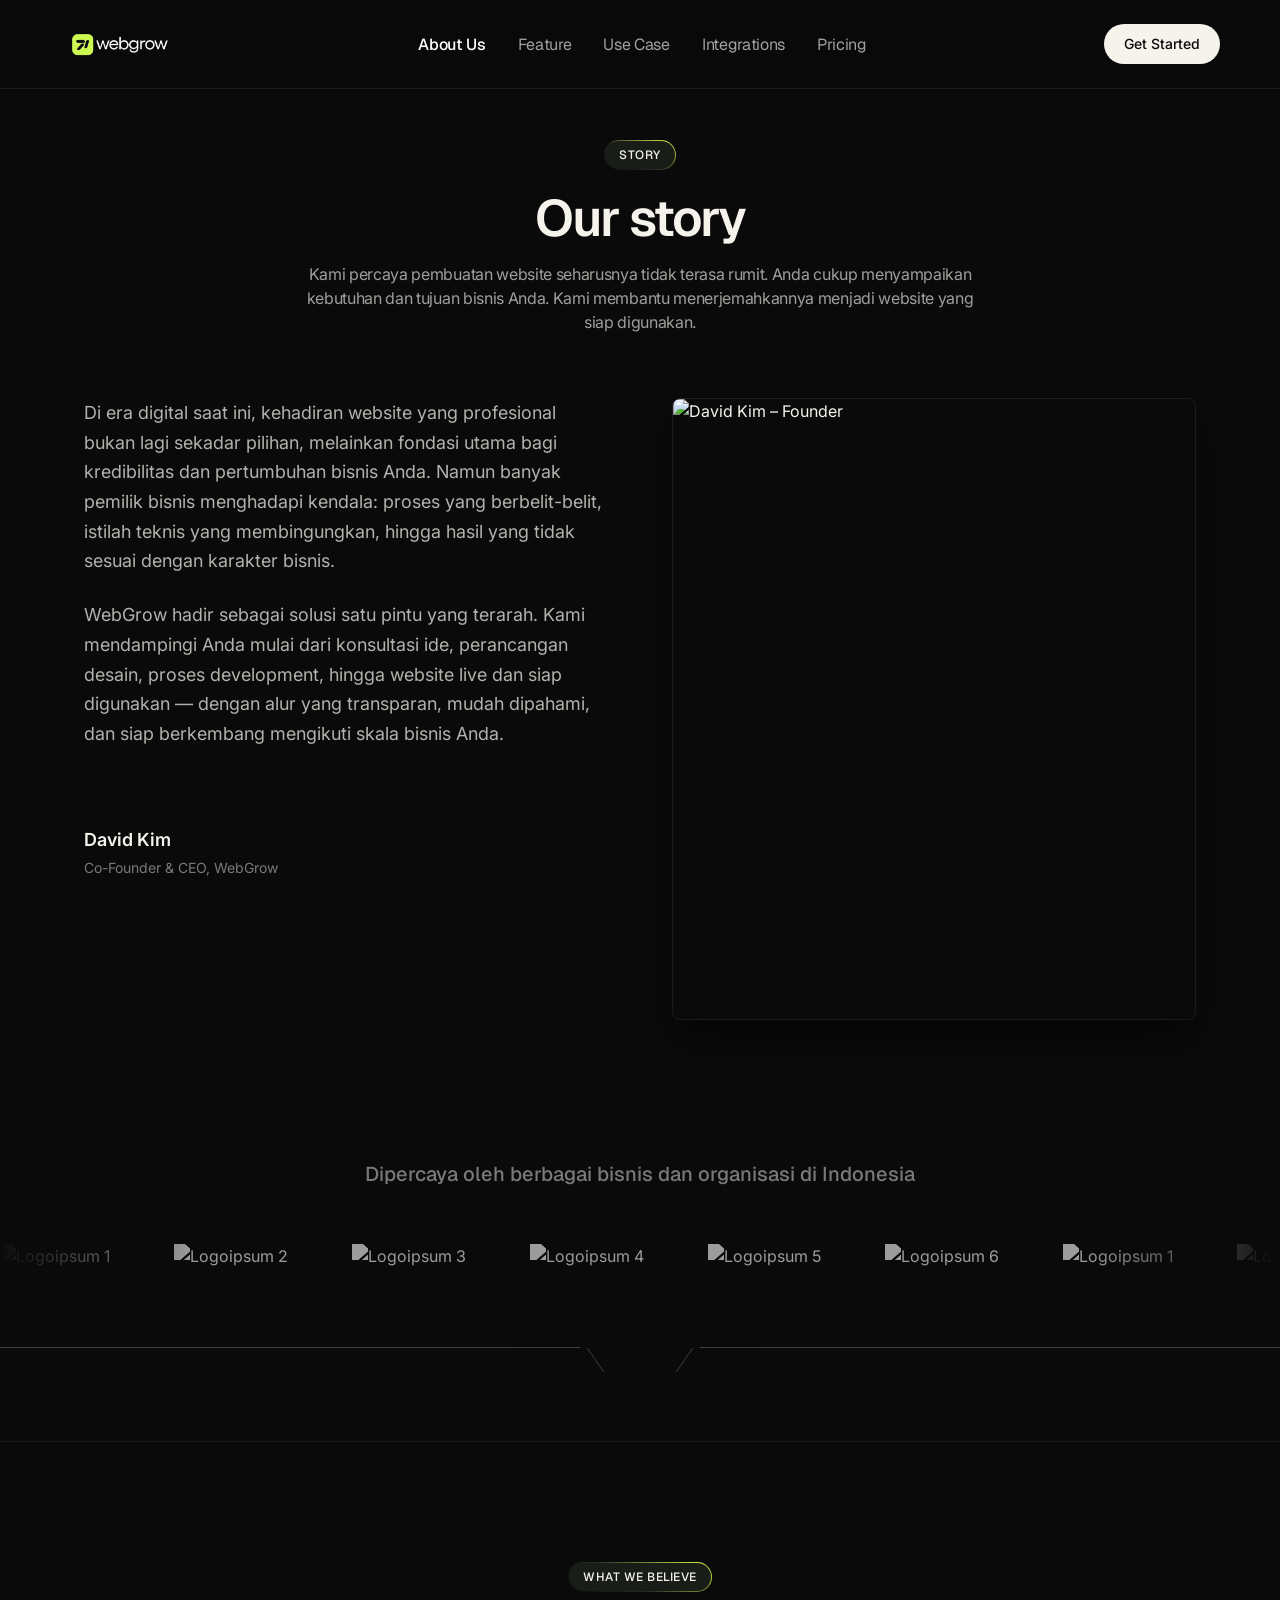
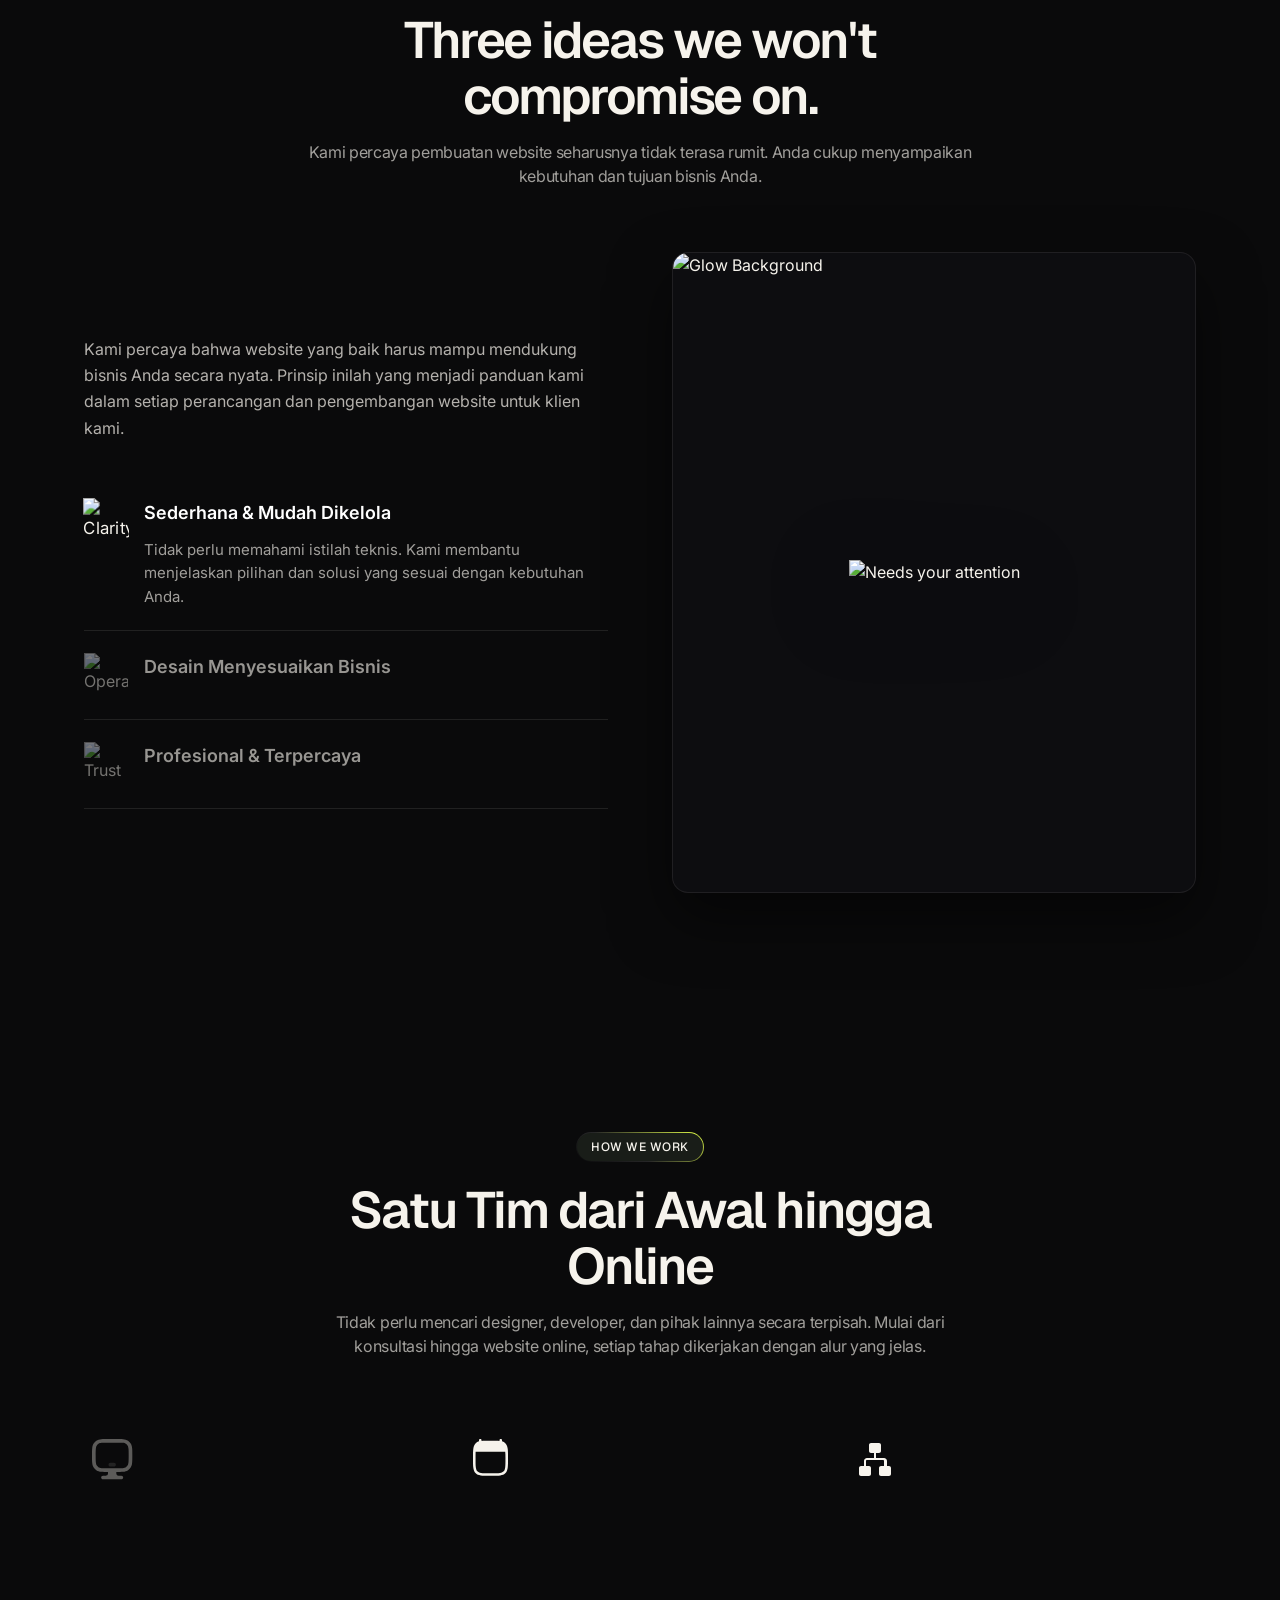
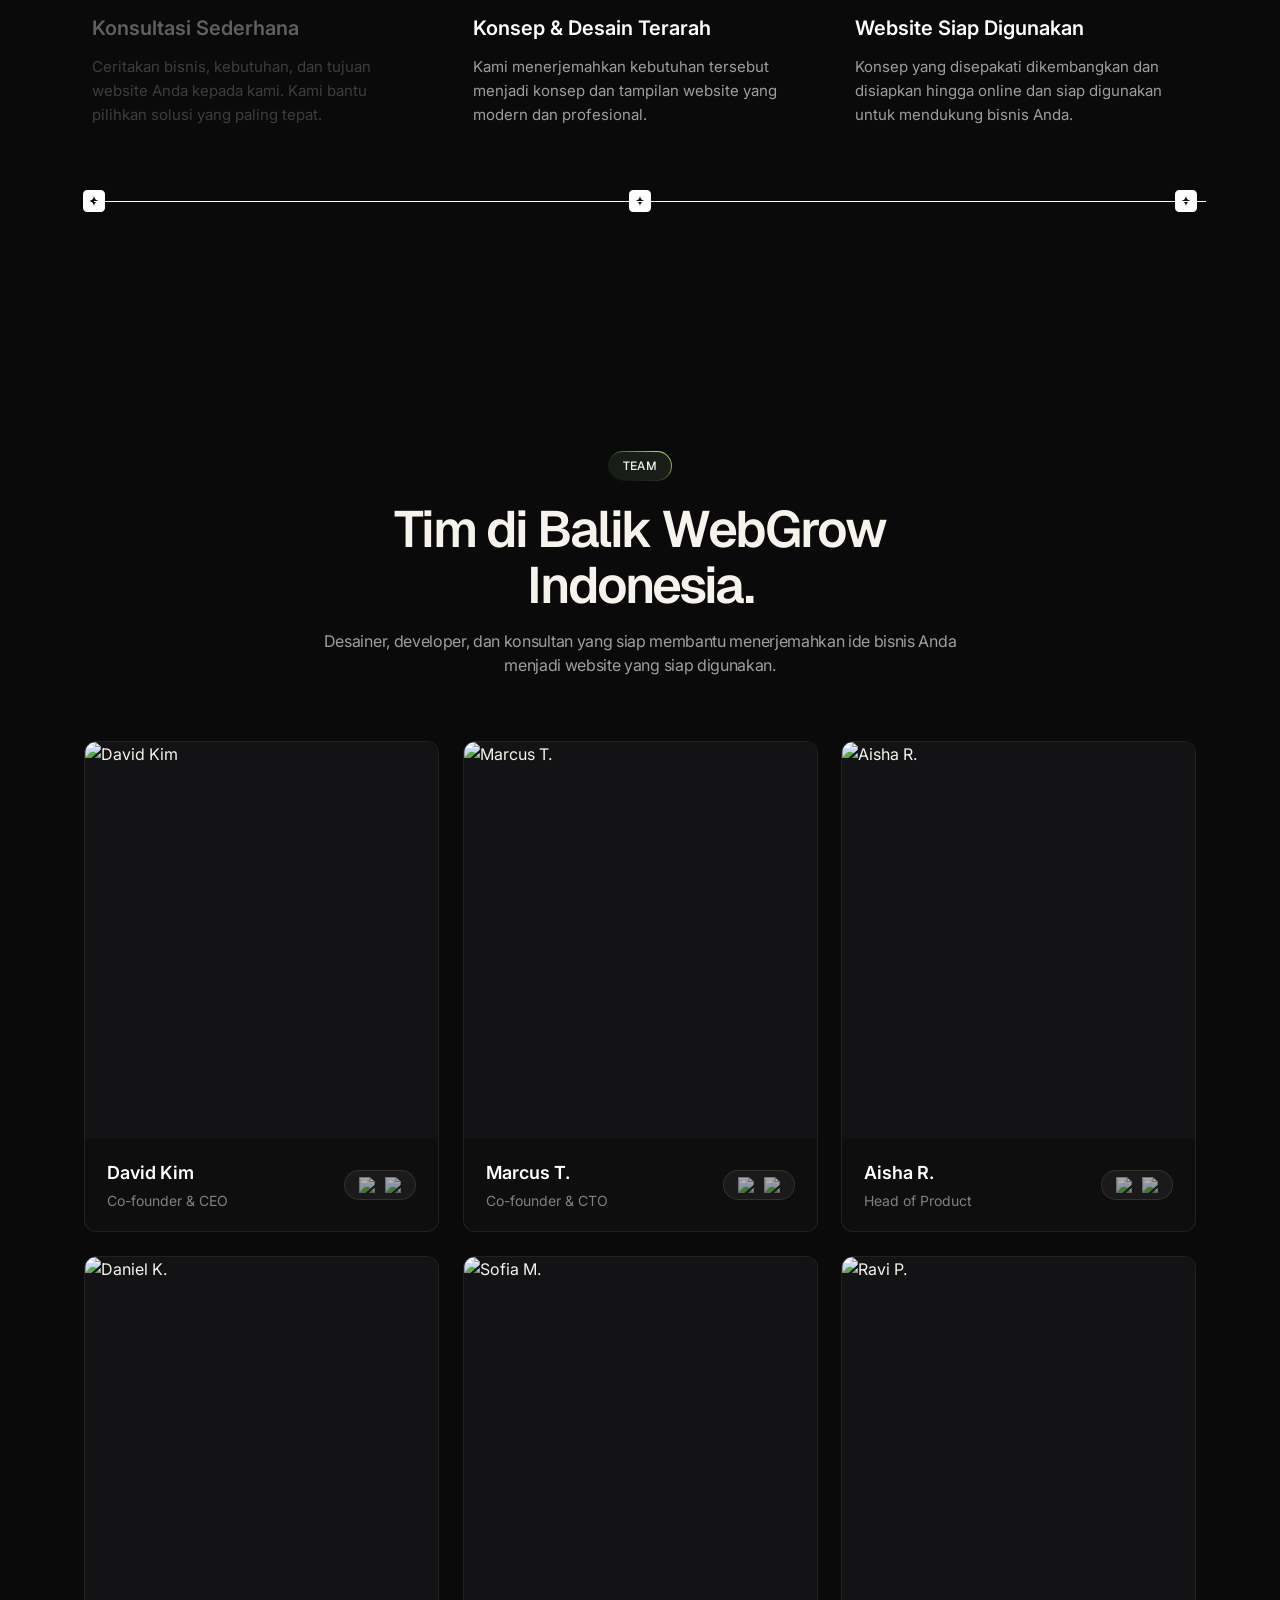
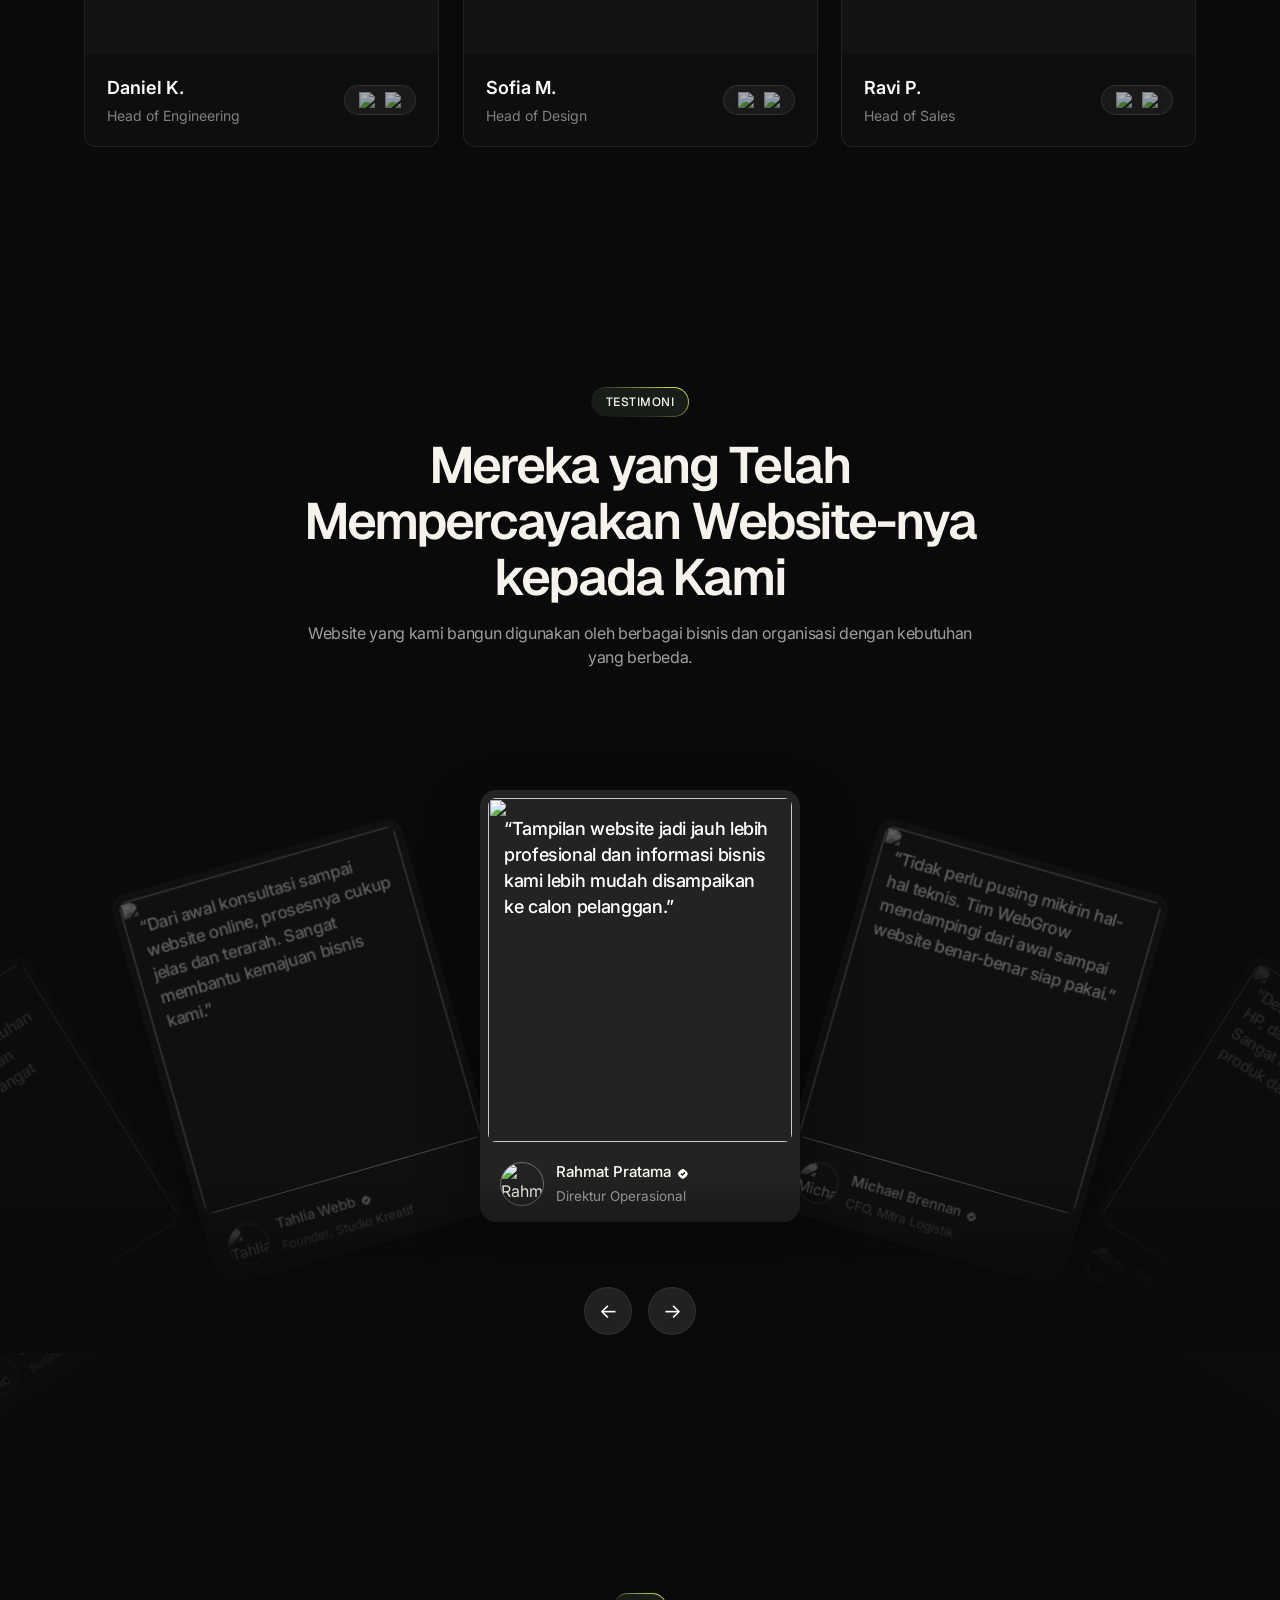
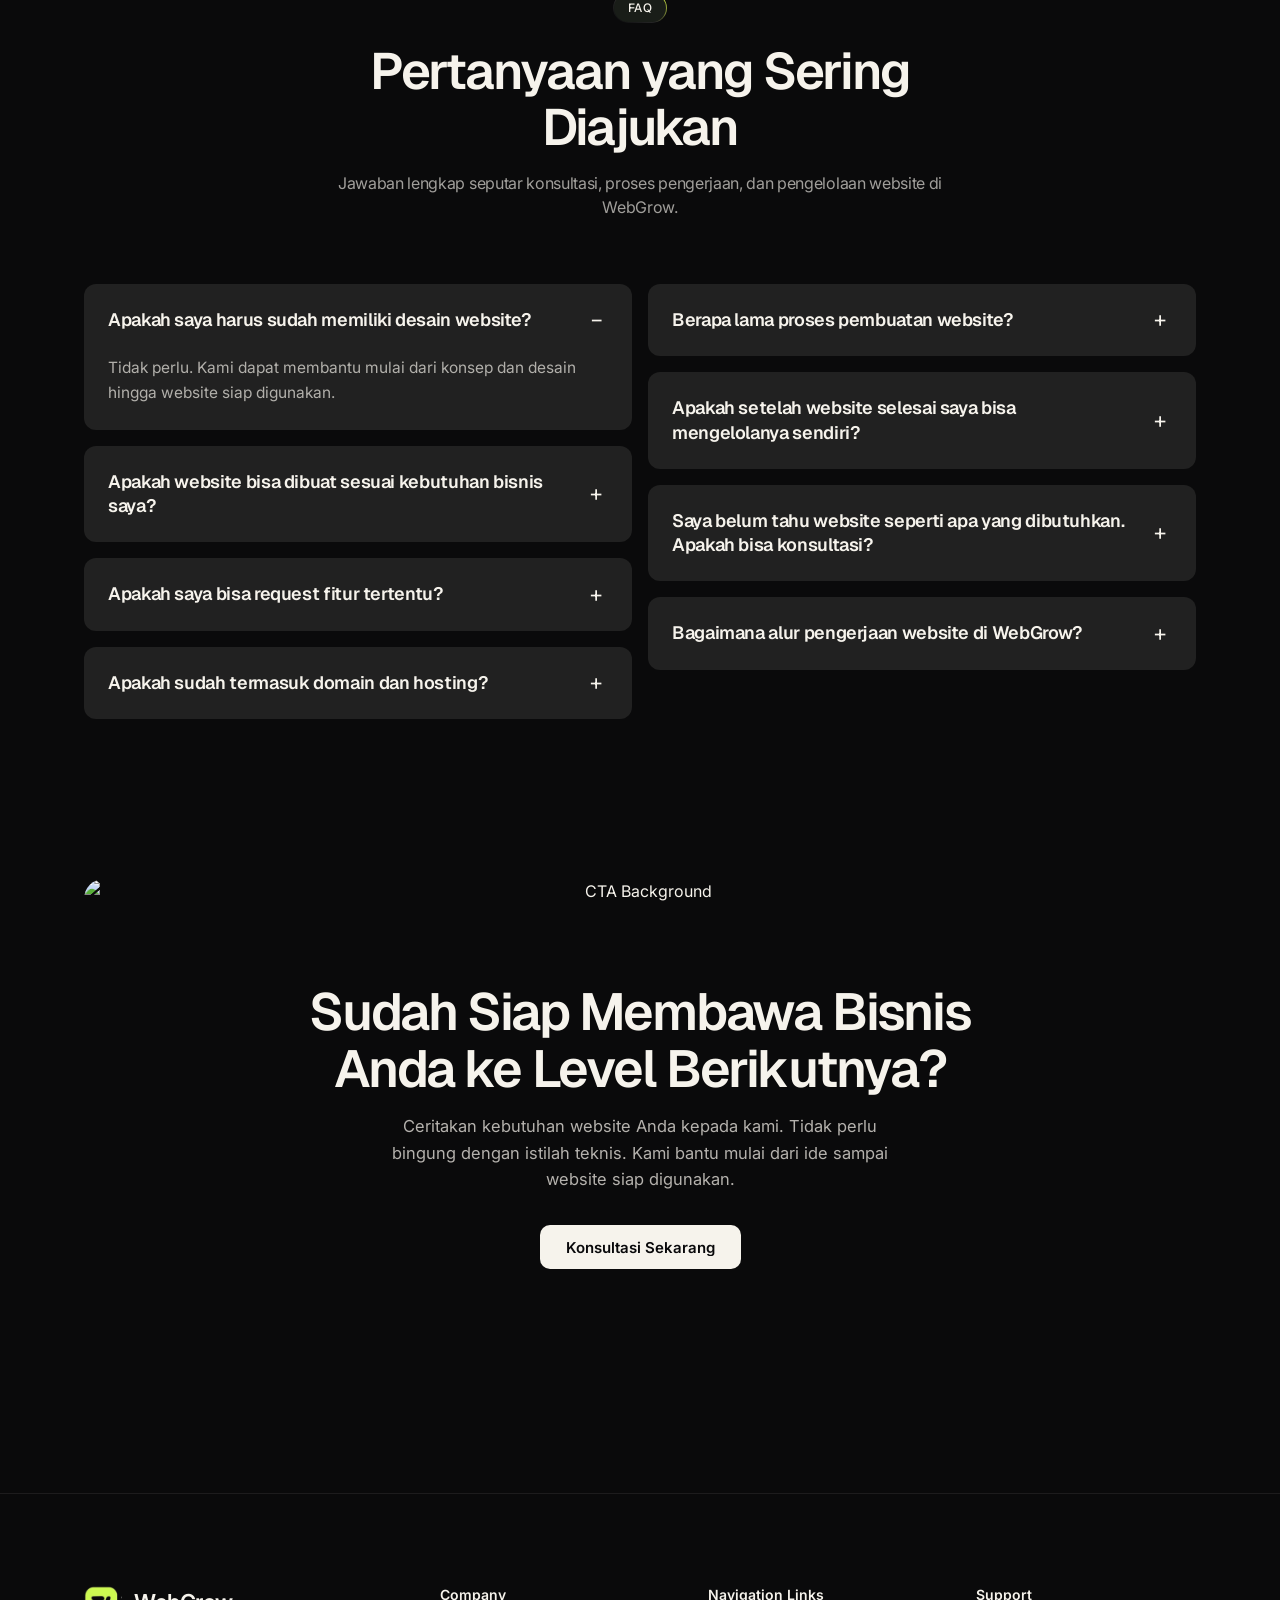
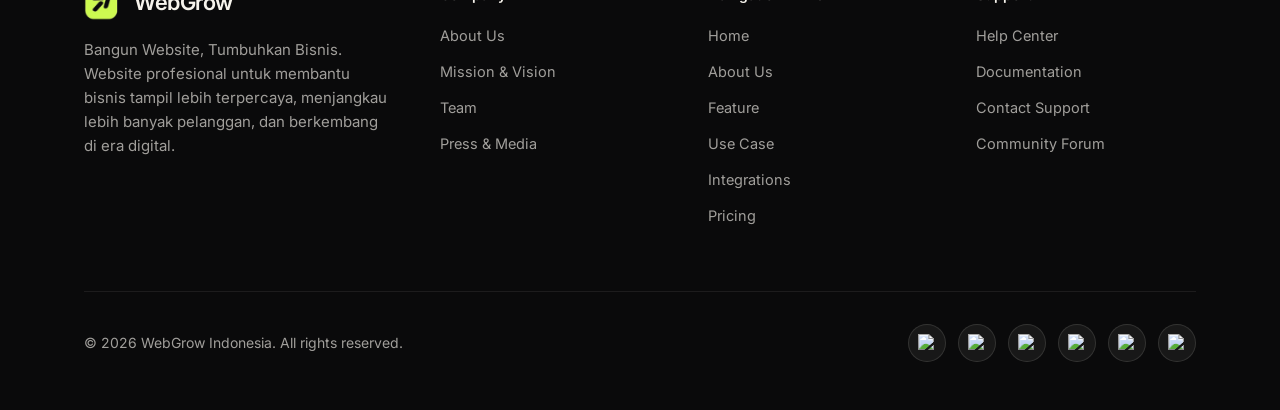
==== commit 8bd03fef: "feat: add pricing page with comparison matrix and remove how-it-works & faq from navbars" ====
--- a/about.html
+++ b/about.html
@@ -26,6 +26,7 @@
 
 
 
+
 <!-- ========================================================================
        1. TOP NAVBAR (Dark Theme for About Page, exact match to video)
        ======================================================================== -->
@@ -35,13 +36,12 @@
         <img src="Asset/webgrow-logo-light.png" alt="WebGrow" />
       </a>
 
-      <ul class="nav-links nav-links-dark" id="navLinks">
+            <ul class="nav-links nav-links-dark" id="navLinks">
         <li><a href="about.html" class="active">About Us</a></li>
         <li><a href="feature.html">Feature</a></li>
-        <li><a href="use-case.html">Use Case</a></li>        <li><a href="integration.html">Integrations</a></li>
-        <li><a href="index.html#services">How it Works</a></li>
-        <li><a href="index.html#pricing">Pricing</a></li>
-        <li><a href="#faq">FAQ</a></li>
+        <li><a href="use-case.html">Use Case</a></li>
+        <li><a href="integration.html">Integrations</a></li>
+        <li><a href="pricing.html">Pricing</a></li>
       </ul>
 
       <div class="nav-actions">
@@ -719,12 +719,11 @@
           <h4>Navigation Links</h4>
           <ul>
             <li><a href="index.html">Home</a></li>
+            <li><a href="about.html">About Us</a></li>
             <li><a href="feature.html">Feature</a></li>
-        <li><a href="use-case.html">Use Case</a></li>        <li><a href="integration.html">Integrations</a></li>
-            <li><a href="index.html#services">Services</a></li>
-            <li><a href="index.html#features">Solutions</a></li>
-            <li><a href="index.html#stats">Case Study</a></li>
-            <li><a href="index.html#pricing">Pricing</a></li>
+            <li><a href="use-case.html">Use Case</a></li>
+            <li><a href="integration.html">Integrations</a></li>
+            <li><a href="pricing.html">Pricing</a></li>
           </ul>
         </div>
 
@@ -801,6 +800,7 @@
   
   
   
+  
   </div>
 
   <!-- In-Memory Templates for Instant Iris Transition (Works on file:/// and HTTP) -->
@@ -814,13 +814,12 @@
         <img src="Asset/webgrow-logo-dark.png" alt="WebGrow" />
       </a>
 
-      <ul class="nav-links" id="navLinks">
+            <ul class="nav-links" id="navLinks">
         <li><a href="about.html">About Us</a></li>
         <li><a href="feature.html">Feature</a></li>
-        <li><a href="use-case.html">Use Case</a></li>        <li><a href="integration.html">Integrations</a></li>
-        <li><a href="#services">How it Works</a></li>
-        <li><a href="#pricing">Pricing</a></li>
-        <li><a href="#faq">FAQ</a></li>
+        <li><a href="use-case.html">Use Case</a></li>
+        <li><a href="integration.html">Integrations</a></li>
+        <li><a href="pricing.html">Pricing</a></li>
       </ul>
 
       <div class="nav-actions">
@@ -1972,13 +1971,12 @@
         <div class="footer-col">
           <h4>Navigation Links</h4>
           <ul>
-            <li><a href="#top">Home</a></li>
+            <li><a href="index.html">Home</a></li>
+            <li><a href="about.html">About Us</a></li>
             <li><a href="feature.html">Feature</a></li>
-        <li><a href="use-case.html">Use Case</a></li>        <li><a href="integration.html">Integrations</a></li>
-            <li><a href="#services">Services</a></li>
-            <li><a href="#features">Solutions</a></li>
-            <li><a href="#stats">Case Study</a></li>
-            <li><a href="#pricing">Pricing</a></li>
+            <li><a href="use-case.html">Use Case</a></li>
+            <li><a href="integration.html">Integrations</a></li>
+            <li><a href="pricing.html">Pricing</a></li>
           </ul>
         </div>
 
@@ -2054,6 +2052,7 @@
   
   
   
+  
   </template>
   <template id="aboutPageTemplate">
 <!-- ========================================================================
@@ -2065,13 +2064,12 @@
         <img src="Asset/webgrow-logo-light.png" alt="WebGrow" />
       </a>
 
-      <ul class="nav-links nav-links-dark" id="navLinks">
+            <ul class="nav-links nav-links-dark" id="navLinks">
         <li><a href="about.html" class="active">About Us</a></li>
         <li><a href="feature.html">Feature</a></li>
-        <li><a href="use-case.html">Use Case</a></li>        <li><a href="integration.html">Integrations</a></li>
-        <li><a href="index.html#services">How it Works</a></li>
-        <li><a href="index.html#pricing">Pricing</a></li>
-        <li><a href="#faq">FAQ</a></li>
+        <li><a href="use-case.html">Use Case</a></li>
+        <li><a href="integration.html">Integrations</a></li>
+        <li><a href="pricing.html">Pricing</a></li>
       </ul>
 
       <div class="nav-actions">
@@ -2749,12 +2747,11 @@
           <h4>Navigation Links</h4>
           <ul>
             <li><a href="index.html">Home</a></li>
+            <li><a href="about.html">About Us</a></li>
             <li><a href="feature.html">Feature</a></li>
-        <li><a href="use-case.html">Use Case</a></li>        <li><a href="integration.html">Integrations</a></li>
-            <li><a href="index.html#services">Services</a></li>
-            <li><a href="index.html#features">Solutions</a></li>
-            <li><a href="index.html#stats">Case Study</a></li>
-            <li><a href="index.html#pricing">Pricing</a></li>
+            <li><a href="use-case.html">Use Case</a></li>
+            <li><a href="integration.html">Integrations</a></li>
+            <li><a href="pricing.html">Pricing</a></li>
           </ul>
         </div>
 
@@ -2831,6 +2828,7 @@
   
   
   
+  
   </template>
   <template id="featurePageTemplate">
 <!-- ========================================================================
@@ -2842,13 +2840,12 @@
         <img src="Asset/webgrow-logo-dark.png" alt="WebGrow" />
       </a>
 
-      <ul class="nav-links" id="navLinks">
+            <ul class="nav-links" id="navLinks">
         <li><a href="about.html">About Us</a></li>
         <li><a href="feature.html" class="active">Feature</a></li>
-        <li><a href="use-case.html">Use Case</a></li>        <li><a href="integration.html">Integrations</a></li>
-        <li><a href="index.html#services">How it Works</a></li>
-        <li><a href="index.html#pricing">Pricing</a></li>
-        <li><a href="#faq">FAQ</a></li>
+        <li><a href="use-case.html">Use Case</a></li>
+        <li><a href="integration.html">Integrations</a></li>
+        <li><a href="pricing.html">Pricing</a></li>
       </ul>
 
       <div class="nav-actions">
@@ -3485,12 +3482,11 @@
           <h4>Navigation Links</h4>
           <ul>
             <li><a href="index.html">Home</a></li>
+            <li><a href="about.html">About Us</a></li>
             <li><a href="feature.html">Feature</a></li>
-        <li><a href="use-case.html">Use Case</a></li>        <li><a href="integration.html">Integrations</a></li>
-            <li><a href="index.html#services">Services</a></li>
-            <li><a href="index.html#features">Solutions</a></li>
-            <li><a href="index.html#stats">Case Study</a></li>
-            <li><a href="index.html#pricing">Pricing</a></li>
+            <li><a href="use-case.html">Use Case</a></li>
+            <li><a href="integration.html">Integrations</a></li>
+            <li><a href="pricing.html">Pricing</a></li>
           </ul>
         </div>
 
@@ -3567,6 +3563,7 @@
   
   
   
+  
   </template>
   <template id="useCasePageTemplate">
 <!-- ========================================================================
@@ -3578,14 +3575,12 @@
         <img src="Asset/webgrow-logo-dark.png" alt="WebGrow" />
       </a>
 
-      <ul class="nav-links" id="navLinks">
+            <ul class="nav-links" id="navLinks">
         <li><a href="about.html">About Us</a></li>
         <li><a href="feature.html">Feature</a></li>
         <li><a href="use-case.html" class="active">Use Case</a></li>
         <li><a href="integration.html">Integrations</a></li>
-        <li><a href="index.html#services">How it Works</a></li>
-        <li><a href="index.html#pricing">Pricing</a></li>
-        <li><a href="#faq">FAQ</a></li>
+        <li><a href="pricing.html">Pricing</a></li>
       </ul>
 
       <div class="nav-actions">
@@ -4053,15 +4048,14 @@
         </div>
 
         <div class="footer-col">
-          <h4>Main Pages</h4>
+                    <h4>Main Pages</h4>
           <ul>
             <li><a href="index.html">Home</a></li>
             <li><a href="about.html">About</a></li>
             <li><a href="feature.html">Feature</a></li>
             <li><a href="use-case.html">Use Case</a></li>
             <li><a href="integration.html">Integration</a></li>
-        <li><a href="integration.html">Integrations</a></li>
-            <li><a href="index.html#services">Integration</a></li>
+            <li><a href="pricing.html">Pricing</a></li>
           </ul>
         </div>
 
@@ -4144,6 +4138,7 @@
   
   
   
+  
   </template>
   <template id="integrationPageTemplate">
 <!-- ========================================================================
@@ -4155,14 +4150,12 @@
         <img src="Asset/webgrow-logo-light.png" alt="WebGrow" />
       </a>
 
-      <ul class="nav-links nav-links-dark" id="navLinks">
+            <ul class="nav-links nav-links-dark" id="navLinks">
         <li><a href="about.html">About Us</a></li>
         <li><a href="feature.html">Feature</a></li>
         <li><a href="use-case.html">Use Case</a></li>
         <li><a href="integration.html" class="active">Integrations</a></li>
-        <li><a href="index.html#services">How it Works</a></li>
-        <li><a href="index.html#pricing">Pricing</a></li>
-        <li><a href="#faq">FAQ</a></li>
+        <li><a href="pricing.html">Pricing</a></li>
       </ul>
 
       <div class="nav-actions">
@@ -4451,13 +4444,14 @@
         </div>
 
         <div class="footer-col">
-          <h4>Main Pages</h4>
+                    <h4>Main Pages</h4>
           <ul>
             <li><a href="index.html">Home</a></li>
             <li><a href="about.html">About</a></li>
             <li><a href="feature.html">Feature</a></li>
             <li><a href="use-case.html">Use Case</a></li>
             <li><a href="integration.html">Integration</a></li>
+            <li><a href="pricing.html">Pricing</a></li>
           </ul>
         </div>
 
@@ -4538,6 +4532,457 @@
 
   
   
+  
+  </template>
+  <template id="pricingPageTemplate">
+<!-- ========================================================================
+       1. TOP NAVBAR
+       ======================================================================== -->
+  <header class="navbar-wrap navbar-dark" id="navbarWrap">
+    <nav class="navbar" aria-label="Main Navigation">
+      <a href="index.html" class="nav-logo" aria-label="WebGrow Home">
+        <img src="Asset/webgrow-logo-light.png" alt="WebGrow" />
+      </a>
+
+      <ul class="nav-links nav-links-dark" id="navLinks">
+        <li><a href="about.html">About Us</a></li>
+        <li><a href="feature.html">Feature</a></li>
+        <li><a href="use-case.html">Use Case</a></li>
+        <li><a href="integration.html">Integrations</a></li>
+        <li><a href="pricing.html" class="active">Pricing</a></li>
+      </ul>
+
+      <div class="nav-actions">
+        <button type="button" class="btn-nav-white open-modal-btn" data-modal-title="Konsultasikan Kebutuhan Anda">
+          <span class="btn-roll-wrap">
+            <span class="btn-roll-text">Get Started</span>
+            <span class="btn-roll-text" aria-hidden="true">Get Started</span>
+          </span>
+        </button>
+        <button type="button" class="mobile-toggle mobile-toggle-dark" id="mobileToggle" aria-label="Toggle Menu">
+          ☰
+        </button>
+      </div>
+    </nav>
+  </header>
+
+  <!-- ========================================================================
+       2. PRICING HERO & CARDS SECTION
+       ======================================================================== -->
+  <section class="pricing-hero-section" id="top">
+    <div class="container">
+      <div class="section-tag-wrap"><span class="section-tag">PRICING</span></div>
+      <h1 class="pricing-hero-title">Simple pricing</h1>
+      <p class="pricing-hero-desc">
+        Start free and stay free as long as you need. Upgrade only when your agents are running production workloads — and scale down or cancel anytime.
+      </p>
+
+      <!-- Monthly / Yearly Billing Switcher -->
+      <div class="billing-switcher-wrap">
+        <div class="billing-switcher" data-mode="monthly" role="tablist">
+          <div class="billing-slider" aria-hidden="true"></div>
+          <button type="button" class="billing-btn active" data-billing="monthly" role="tab" aria-selected="true">
+            Monthly
+          </button>
+          <button type="button" class="billing-btn" data-billing="yearly" role="tab" aria-selected="false">
+            Yearly <span class="discount-pill">(-20% off)</span>
+          </button>
+        </div>
+      </div>
+
+      <!-- 3 Pricing Cards Grid -->
+      <div class="pricing-grid">
+        <!-- 1. Starter Plan -->
+        <div class="pricing-card">
+          <div class="pricing-card-head">
+            <h3 class="pricing-tier">Starter</h3>
+            <p class="pricing-desc">
+              For teams exploring AI automation and testing what agents can do before committing to a paid plan.
+            </p>
+          </div>
+          <div class="pricing-divider"></div>
+          <div class="pricing-card-price-box">
+            <div class="pricing-price">
+              <span class="pricing-currency">$</span>
+              <span class="pricing-amount">0</span>
+            </div>
+            <span class="pricing-period">/forever</span>
+          </div>
+          <button type="button" class="pricing-btn pricing-btn-dark open-modal-btn" data-modal-title="Mulai Gratis dengan Paket Starter">
+            <span class="btn-roll-wrap">
+              <span class="btn-roll-text">Start Free</span>
+              <span class="btn-roll-text" aria-hidden="true">Start Free</span>
+            </span>
+          </button>
+          <div class="pricing-divider"></div>
+          <ul class="pricing-features">
+            <li>
+              <span class="pricing-check-icon">
+                <svg width="14" height="14" viewBox="0 0 24 24" fill="none" stroke="currentColor" stroke-width="2.5" stroke-linecap="round" stroke-linejoin="round"><polyline points="20 6 9 17 4 12"/></svg>
+              </span>
+              <span>2 active agents</span>
+            </li>
+            <li>
+              <span class="pricing-check-icon">
+                <svg width="14" height="14" viewBox="0 0 24 24" fill="none" stroke="currentColor" stroke-width="2.5" stroke-linecap="round" stroke-linejoin="round"><polyline points="20 6 9 17 4 12"/></svg>
+              </span>
+              <span>1,000 decisions / month</span>
+            </li>
+            <li>
+              <span class="pricing-check-icon">
+                <svg width="14" height="14" viewBox="0 0 24 24" fill="none" stroke="currentColor" stroke-width="2.5" stroke-linecap="round" stroke-linejoin="round"><polyline points="20 6 9 17 4 12"/></svg>
+              </span>
+              <span>5 integrations</span>
+            </li>
+            <li>
+              <span class="pricing-check-icon">
+                <svg width="14" height="14" viewBox="0 0 24 24" fill="none" stroke="currentColor" stroke-width="2.5" stroke-linecap="round" stroke-linejoin="round"><polyline points="20 6 9 17 4 12"/></svg>
+              </span>
+              <span>Community support</span>
+            </li>
+            <li>
+              <span class="pricing-check-icon">
+                <svg width="14" height="14" viewBox="0 0 24 24" fill="none" stroke="currentColor" stroke-width="2.5" stroke-linecap="round" stroke-linejoin="round"><polyline points="20 6 9 17 4 12"/></svg>
+              </span>
+              <span>7-day decision history</span>
+            </li>
+          </ul>
+        </div>
+
+        <!-- 2. Growth Plan (Featured / Popular) -->
+        <div class="pricing-card featured">
+          <div class="pricing-card-head">
+            <h3 class="pricing-tier">Growth</h3>
+            <p class="pricing-desc">
+              For teams using AI in production with necessary integrations and support.
+            </p>
+          </div>
+          <div class="pricing-divider"></div>
+          <div class="pricing-card-price-box">
+            <div class="pricing-price">
+              <span class="pricing-currency">$</span>
+              <span class="pricing-amount" data-monthly="99" data-yearly="79">99</span>
+            </div>
+            <span class="pricing-period">/Month</span>
+          </div>
+          <button type="button" class="pricing-btn pricing-btn-lime open-modal-btn" data-modal-title="Mulai Uji Coba Gratis Paket Growth">
+            <span class="btn-roll-wrap">
+              <span class="btn-roll-text">Start Free Trial</span>
+              <span class="btn-roll-text" aria-hidden="true">Start Free Trial</span>
+            </span>
+          </button>
+          <div class="pricing-divider"></div>
+          <ul class="pricing-features">
+            <li>
+              <span class="pricing-check-icon">
+                <svg width="14" height="14" viewBox="0 0 24 24" fill="none" stroke="currentColor" stroke-width="2.5" stroke-linecap="round" stroke-linejoin="round"><polyline points="20 6 9 17 4 12"/></svg>
+              </span>
+              <span>10 active agents</span>
+            </li>
+            <li>
+              <span class="pricing-check-icon">
+                <svg width="14" height="14" viewBox="0 0 24 24" fill="none" stroke="currentColor" stroke-width="2.5" stroke-linecap="round" stroke-linejoin="round"><polyline points="20 6 9 17 4 12"/></svg>
+              </span>
+              <span>50,000 decisions / month</span>
+            </li>
+            <li>
+              <span class="pricing-check-icon">
+                <svg width="14" height="14" viewBox="0 0 24 24" fill="none" stroke="currentColor" stroke-width="2.5" stroke-linecap="round" stroke-linejoin="round"><polyline points="20 6 9 17 4 12"/></svg>
+              </span>
+              <span>80+ integrations</span>
+            </li>
+            <li>
+              <span class="pricing-check-icon">
+                <svg width="14" height="14" viewBox="0 0 24 24" fill="none" stroke="currentColor" stroke-width="2.5" stroke-linecap="round" stroke-linejoin="round"><polyline points="20 6 9 17 4 12"/></svg>
+              </span>
+              <span>SSO + role-based access</span>
+            </li>
+            <li>
+              <span class="pricing-check-icon">
+                <svg width="14" height="14" viewBox="0 0 24 24" fill="none" stroke="currentColor" stroke-width="2.5" stroke-linecap="round" stroke-linejoin="round"><polyline points="20 6 9 17 4 12"/></svg>
+              </span>
+              <span>Full audit logs</span>
+            </li>
+          </ul>
+        </div>
+
+        <!-- 3. Enterprise Plan -->
+        <div class="pricing-card">
+          <div class="pricing-card-head">
+            <h3 class="pricing-tier">Enterprise</h3>
+            <p class="pricing-desc">
+              For organizations that need custom agents, unlimited scale, dedicated support, and enterprise compliance.
+            </p>
+          </div>
+          <div class="pricing-divider"></div>
+          <div class="pricing-card-price-box">
+            <div class="pricing-price">
+              <span class="pricing-amount-text">Custom</span>
+            </div>
+            <span class="pricing-period">/tailored</span>
+          </div>
+          <button type="button" class="pricing-btn pricing-btn-dark open-modal-btn" data-modal-title="Hubungi Kami untuk Paket Enterprise">
+            <span class="btn-roll-wrap">
+              <span class="btn-roll-text">Contact Us</span>
+              <span class="btn-roll-text" aria-hidden="true">Contact Us</span>
+            </span>
+          </button>
+          <div class="pricing-divider"></div>
+          <ul class="pricing-features">
+            <li>
+              <span class="pricing-check-icon">
+                <svg width="14" height="14" viewBox="0 0 24 24" fill="none" stroke="currentColor" stroke-width="2.5" stroke-linecap="round" stroke-linejoin="round"><polyline points="20 6 9 17 4 12"/></svg>
+              </span>
+              <span>Unlimited active agents</span>
+            </li>
+            <li>
+              <span class="pricing-check-icon">
+                <svg width="14" height="14" viewBox="0 0 24 24" fill="none" stroke="currentColor" stroke-width="2.5" stroke-linecap="round" stroke-linejoin="round"><polyline points="20 6 9 17 4 12"/></svg>
+              </span>
+              <span>Unlimited decisions / month</span>
+            </li>
+            <li>
+              <span class="pricing-check-icon">
+                <svg width="14" height="14" viewBox="0 0 24 24" fill="none" stroke="currentColor" stroke-width="2.5" stroke-linecap="round" stroke-linejoin="round"><polyline points="20 6 9 17 4 12"/></svg>
+              </span>
+              <span>Custom integrations &amp; SLA</span>
+            </li>
+            <li>
+              <span class="pricing-check-icon">
+                <svg width="14" height="14" viewBox="0 0 24 24" fill="none" stroke="currentColor" stroke-width="2.5" stroke-linecap="round" stroke-linejoin="round"><polyline points="20 6 9 17 4 12"/></svg>
+              </span>
+              <span>Self-hosted deployment options</span>
+            </li>
+            <li>
+              <span class="pricing-check-icon">
+                <svg width="14" height="14" viewBox="0 0 24 24" fill="none" stroke="currentColor" stroke-width="2.5" stroke-linecap="round" stroke-linejoin="round"><polyline points="20 6 9 17 4 12"/></svg>
+              </span>
+              <span>Dedicated account manager &amp; 24/7 support</span>
+            </li>
+          </ul>
+        </div>
+      </div>
+    </div>
+  </section>
+
+  <!-- ========================================================================
+       3. COMPARISON SECTION ("Every feature, side by side.")
+       ======================================================================== -->
+  <section class="pricing-comparison-section" id="pricing-comparison">
+    <div class="container">
+      <div class="comparison-header">
+        <div class="section-tag-wrap"><span class="section-tag">COMPARISON</span></div>
+        <h2 class="comparison-title">Every feature, side by side.</h2>
+        <p class="comparison-desc">
+          See exactly what's included in each plan — from agent limits to security controls. Upgrade or downgrade anytime.
+        </p>
+      </div>
+
+      <div class="comparison-table-wrap">
+        <table class="comparison-table" aria-label="Feature Comparison Matrix">
+          <thead>
+            <tr>
+              <th class="comp-col-desc">
+                Compare Starter, Growth, and Enterprise on agents, workflows, insights, integrations, security.
+              </th>
+              <th class="comp-col-plan">
+                <h3>Starter</h3>
+                <div class="comp-price">$0 <span>/forever</span></div>
+                <button type="button" class="comp-btn open-modal-btn" data-modal-title="Mulai Starter Free">Start Free Trial</button>
+              </th>
+              <th class="comp-col-plan comp-col-growth">
+                <h3>Growth</h3>
+                <div class="comp-price">$99 <span>/Month</span></div>
+                <button type="button" class="comp-btn comp-btn-lime open-modal-btn" data-modal-title="Mulai Growth Free Trial">Start Free Trial</button>
+              </th>
+              <th class="comp-col-plan">
+                <h3>Enterprise</h3>
+                <div class="comp-price">Custom</div>
+                <button type="button" class="comp-btn open-modal-btn" data-modal-title="Hubungi Enterprise">Contact Us</button>
+              </th>
+            </tr>
+          </thead>
+          <tbody>
+            <!-- Category: Agent -->
+            <tr class="comp-category-row">
+              <td colspan="4">Agent</td>
+            </tr>
+            <tr>
+              <td>Active agents</td>
+              <td>2</td>
+              <td>10</td>
+              <td>Unlimited</td>
+            </tr>
+            <tr>
+              <td>Agent runs / month</td>
+              <td>1,000</td>
+              <td>50,000</td>
+              <td>Unlimited</td>
+            </tr>
+            <tr>
+              <td>Agent configuration</td>
+              <td><span class="comp-check">✓</span></td>
+              <td><span class="comp-check">✓</span></td>
+              <td><span class="comp-check">✓</span></td>
+            </tr>
+            <tr>
+              <td>Custom agent design</td>
+              <td><span class="comp-dash">—</span></td>
+              <td><span class="comp-dash">—</span></td>
+              <td><span class="comp-check">✓</span></td>
+            </tr>
+
+            <!-- Category: Workflows -->
+            <tr class="comp-category-row">
+              <td colspan="4">Workflows</td>
+            </tr>
+            <tr>
+              <td>Workflow builder</td>
+              <td><span class="comp-check">✓</span></td>
+              <td><span class="comp-check">✓</span></td>
+              <td><span class="comp-check">✓</span></td>
+            </tr>
+            <tr>
+              <td>Multi-step workflows</td>
+              <td><span class="comp-dash">—</span></td>
+              <td>Up to 10</td>
+              <td>Unlimited</td>
+            </tr>
+            <tr>
+              <td>Approval logic</td>
+              <td><span class="comp-dash">—</span></td>
+              <td><span class="comp-check">✓</span></td>
+              <td><span class="comp-check">✓</span></td>
+            </tr>
+            <tr>
+              <td>Scheduled triggers</td>
+              <td>Weekly</td>
+              <td>Daily</td>
+              <td>Custom</td>
+            </tr>
+
+            <!-- Category: Integrations -->
+            <tr class="comp-category-row">
+              <td colspan="4">Integrations</td>
+            </tr>
+            <tr>
+              <td>Native integrations</td>
+              <td>5</td>
+              <td>80+</td>
+              <td>Unlimited</td>
+            </tr>
+            <tr>
+              <td>API &amp; webhooks</td>
+              <td><span class="comp-dash">—</span></td>
+              <td><span class="comp-check">✓</span></td>
+              <td><span class="comp-check">✓</span></td>
+            </tr>
+            <tr>
+              <td>Custom integrations</td>
+              <td><span class="comp-dash">—</span></td>
+              <td><span class="comp-dash">—</span></td>
+              <td><span class="comp-check">✓</span></td>
+            </tr>
+            <tr>
+              <td>Self-hosted deployment</td>
+              <td><span class="comp-dash">—</span></td>
+              <td><span class="comp-dash">—</span></td>
+              <td><span class="comp-check">✓</span></td>
+            </tr>
+          </tbody>
+        </table>
+      </div>
+    </div>
+  </section>
+
+  <!-- ========================================================================
+       4. FINAL CTA SECTION ("Your Team's Next Decision Could Make Itself.")
+       ======================================================================== -->
+  <section class="final-cta-section reveal">
+    <div class="container">
+      <div class="final-cta-card">
+        <h2 class="final-cta-title">Your Team's Next Decision Could Make Itself.</h2>
+        <p class="final-cta-desc">
+          Deploy your first AI agent in under an hour. No credit card, no setup fees, and no ML team required — just connect your data and let WebGrow handle the rest.
+        </p>
+        <div class="final-cta-actions">
+          <button type="button" class="btn-primary open-modal-btn" data-modal-title="Jadwalkan Demo WebGrow">
+            <span class="btn-roll-wrap">
+              <span class="btn-roll-text">Book a Demo</span>
+              <span class="btn-roll-text" aria-hidden="true">Book a Demo</span>
+            </span>
+          </button>
+          <a href="about.html" class="btn-outline-white">
+            <span class="btn-roll-wrap">
+              <span class="btn-roll-text">Learn More</span>
+              <span class="btn-roll-text" aria-hidden="true">Learn More</span>
+            </span>
+          </a>
+        </div>
+      </div>
+    </div>
+  </section>
+
+  <!-- ========================================================================
+       5. FOOTER
+       ======================================================================== -->
+  <footer class="site-footer">
+    <div class="container">
+      <div class="footer-top">
+        <div>
+          <div class="footer-brand-row">
+            <img src="Asset/webgrow-icon.png" alt="WebGrow Icon" />
+            <span>WebGrow</span>
+          </div>
+          <p class="footer-tagline">
+            Turn scattered data into decisions your team can act on, with AI agents that work around the clock.
+          </p>
+        </div>
+
+        <div class="footer-col">
+          <h4>Main Pages</h4>
+          <ul>
+            <li><a href="index.html">Home</a></li>
+            <li><a href="about.html">About</a></li>
+            <li><a href="feature.html">Feature</a></li>
+            <li><a href="use-case.html">Use Case</a></li>
+            <li><a href="integration.html">Integration</a></li>
+            <li><a href="pricing.html">Pricing</a></li>
+          </ul>
+        </div>
+
+        <div class="footer-col">
+          <h4>Company</h4>
+          <ul>
+            <li><a href="about.html">About Us</a></li>
+            <li><a href="about.html#story">Mission &amp; Vision</a></li>
+            <li><a href="about.html#team">Team</a></li>
+            <li><a href="index.html#blog">Press &amp; Media</a></li>
+          </ul>
+        </div>
+
+        <div class="footer-col">
+          <h4>Connect</h4>
+          <ul>
+            <li><a href="https://linkedin.com" target="_blank" rel="noopener">LinkedIn</a></li>
+            <li><a href="https://twitter.com" target="_blank" rel="noopener">Twitter / X</a></li>
+            <li><a href="https://github.com" target="_blank" rel="noopener">GitHub</a></li>
+            <li><a href="https://discord.com" target="_blank" rel="noopener">Discord</a></li>
+          </ul>
+        </div>
+      </div>
+
+      <div class="footer-bottom">
+        <div>© 2026 WebGrow. Turn scattered data into decisions your team can act on.</div>
+        <div class="footer-legal">
+          <a href="#">Privacy Policy</a>
+          <a href="#">Terms of Service</a>
+        </div>
+      </div>
+    </div>
+  </footer>
+
+  
   </template>
 
   <div id="pageTransitionIris"></div>
--- a/styles.css
+++ b/styles.css
@@ -4821,6 +4821,237 @@
   }
 }
 
+/* ==========================================================================
+   14. Pricing Page & Comparison Matrix
+   ========================================================================== */
+body[data-page="pricing"] .nav-links a {
+  color: rgba(255, 255, 255, 0.72);
+}
+body[data-page="pricing"] .nav-links a:hover,
+body[data-page="pricing"] .nav-links a.active {
+  color: #ffffff;
+}
+body[data-page="pricing"] .nav-actions .btn-nav-dark {
+  background: #ffffff;
+  color: #0a0a0b;
+}
+
+.pricing-hero-section {
+  padding: 140px 0 80px;
+  background-color: #0a0a0b;
+  position: relative;
+  text-align: center;
+}
+
+.pricing-hero-title {
+  font-family: var(--font-display, "Geist", -apple-system, sans-serif);
+  font-size: clamp(38px, 5.5vw, 68px);
+  font-weight: 600;
+  letter-spacing: -0.035em;
+  line-height: 1.08;
+  color: #f6f3ec;
+  margin: 16px auto 20px;
+  max-width: 900px;
+}
+
+.pricing-hero-desc {
+  font-size: clamp(16px, 1.8vw, 20px);
+  line-height: 1.6;
+  color: rgba(246, 243, 236, 0.72);
+  max-width: 720px;
+  margin: 0 auto 44px;
+}
+
+.discount-pill {
+  color: #c084fc;
+  font-size: 12px;
+  margin-left: 4px;
+  font-weight: 600;
+}
+
+.pricing-amount-text {
+  font-family: var(--font-display);
+  font-size: 44px;
+  font-weight: 600;
+  letter-spacing: -0.03em;
+  color: #f6f3ec;
+  line-height: 1;
+}
+
+/* Comparison Section */
+.pricing-comparison-section {
+  padding: 80px 0 120px;
+  background-color: #0a0a0b;
+  position: relative;
+}
+
+.comparison-header {
+  text-align: center;
+  margin-bottom: 56px;
+}
+
+.comparison-title {
+  font-family: var(--font-display, "Geist", -apple-system, sans-serif);
+  font-size: clamp(32px, 4.5vw, 52px);
+  font-weight: 600;
+  letter-spacing: -0.03em;
+  color: #f6f3ec;
+  margin: 16px auto 16px;
+}
+
+.comparison-desc {
+  font-size: 16px;
+  color: rgba(246, 243, 236, 0.68);
+  max-width: 620px;
+  margin: 0 auto;
+  line-height: 1.6;
+}
+
+.comparison-table-wrap {
+  width: 100%;
+  max-width: 1140px;
+  margin: 0 auto;
+  overflow-x: auto;
+  -webkit-overflow-scrolling: touch;
+  border-radius: 20px;
+  border: 1px solid rgba(246, 243, 236, 0.1);
+  background: #111113;
+}
+
+.comparison-table {
+  width: 100%;
+  border-collapse: collapse;
+  min-width: 780px;
+  text-align: left;
+}
+
+.comparison-table thead th {
+  padding: 32px 24px;
+  vertical-align: top;
+  border-bottom: 1px solid rgba(246, 243, 236, 0.1);
+}
+
+.comp-col-desc {
+  width: 37%;
+  font-size: 14px;
+  line-height: 1.5;
+  color: rgba(246, 243, 236, 0.55);
+  font-weight: 400;
+}
+
+.comp-col-plan {
+  width: 21%;
+  text-align: center;
+}
+
+.comp-col-plan h3 {
+  font-family: var(--font-display);
+  font-size: 20px;
+  font-weight: 600;
+  color: #f6f3ec;
+  margin: 0 0 8px;
+}
+
+.comp-col-growth h3 {
+  color: #ffffff;
+}
+
+.comp-price {
+  font-family: var(--font-display);
+  font-size: 24px;
+  font-weight: 600;
+  color: #f6f3ec;
+  margin-bottom: 16px;
+}
+
+.comp-price span {
+  font-size: 13px;
+  color: rgba(246, 243, 236, 0.5);
+  font-weight: 400;
+}
+
+.comp-btn {
+  display: inline-flex;
+  align-items: center;
+  justify-content: center;
+  width: 100%;
+  height: 38px;
+  border-radius: 8px;
+  font-size: 13px;
+  font-weight: 500;
+  background: rgba(246, 243, 236, 0.08);
+  color: #f6f3ec;
+  border: 1px solid rgba(246, 243, 236, 0.12);
+  cursor: pointer;
+  transition: all 0.2s ease;
+}
+
+.comp-btn:hover {
+  background: rgba(246, 243, 236, 0.16);
+  color: #ffffff;
+}
+
+.comp-btn-lime {
+  background: #f6f3ec;
+  color: #0a0a0b;
+  border: none;
+  font-weight: 600;
+}
+
+.comp-btn-lime:hover {
+  background: #ffffff;
+  color: #000000;
+  box-shadow: 0 4px 16px rgba(246, 243, 236, 0.2);
+}
+
+.comp-category-row td {
+  background: rgba(246, 243, 236, 0.04);
+  padding: 16px 24px;
+  font-size: 15px;
+  font-weight: 600;
+  letter-spacing: 0.02em;
+  color: #ffffff;
+  border-top: 1px solid rgba(246, 243, 236, 0.08);
+  border-bottom: 1px solid rgba(246, 243, 236, 0.08);
+}
+
+.comparison-table tbody tr:not(.comp-category-row) td {
+  padding: 16px 24px;
+  border-bottom: 1px solid rgba(246, 243, 236, 0.06);
+  font-size: 14px;
+  color: rgba(246, 243, 236, 0.85);
+}
+
+.comparison-table tbody tr:not(.comp-category-row) td:first-child {
+  color: rgba(246, 243, 236, 0.65);
+}
+
+.comparison-table tbody tr:not(.comp-category-row) td:not(:first-child) {
+  text-align: center;
+}
+
+.comparison-table tbody tr:hover {
+  background: rgba(246, 243, 236, 0.02);
+}
+
+.comp-check {
+  display: inline-flex;
+  align-items: center;
+  justify-content: center;
+  width: 22px;
+  height: 22px;
+  border-radius: 50%;
+  background: rgba(180, 240, 75, 0.15);
+  color: #b4f04b;
+  font-size: 14px;
+  font-weight: bold;
+}
+
+.comp-dash {
+  color: rgba(246, 243, 236, 0.25);
+  font-size: 18px;
+}
+
 @media (prefers-reduced-motion: reduce) {
   ::view-transition-group(root),
   ::view-transition-new(root),
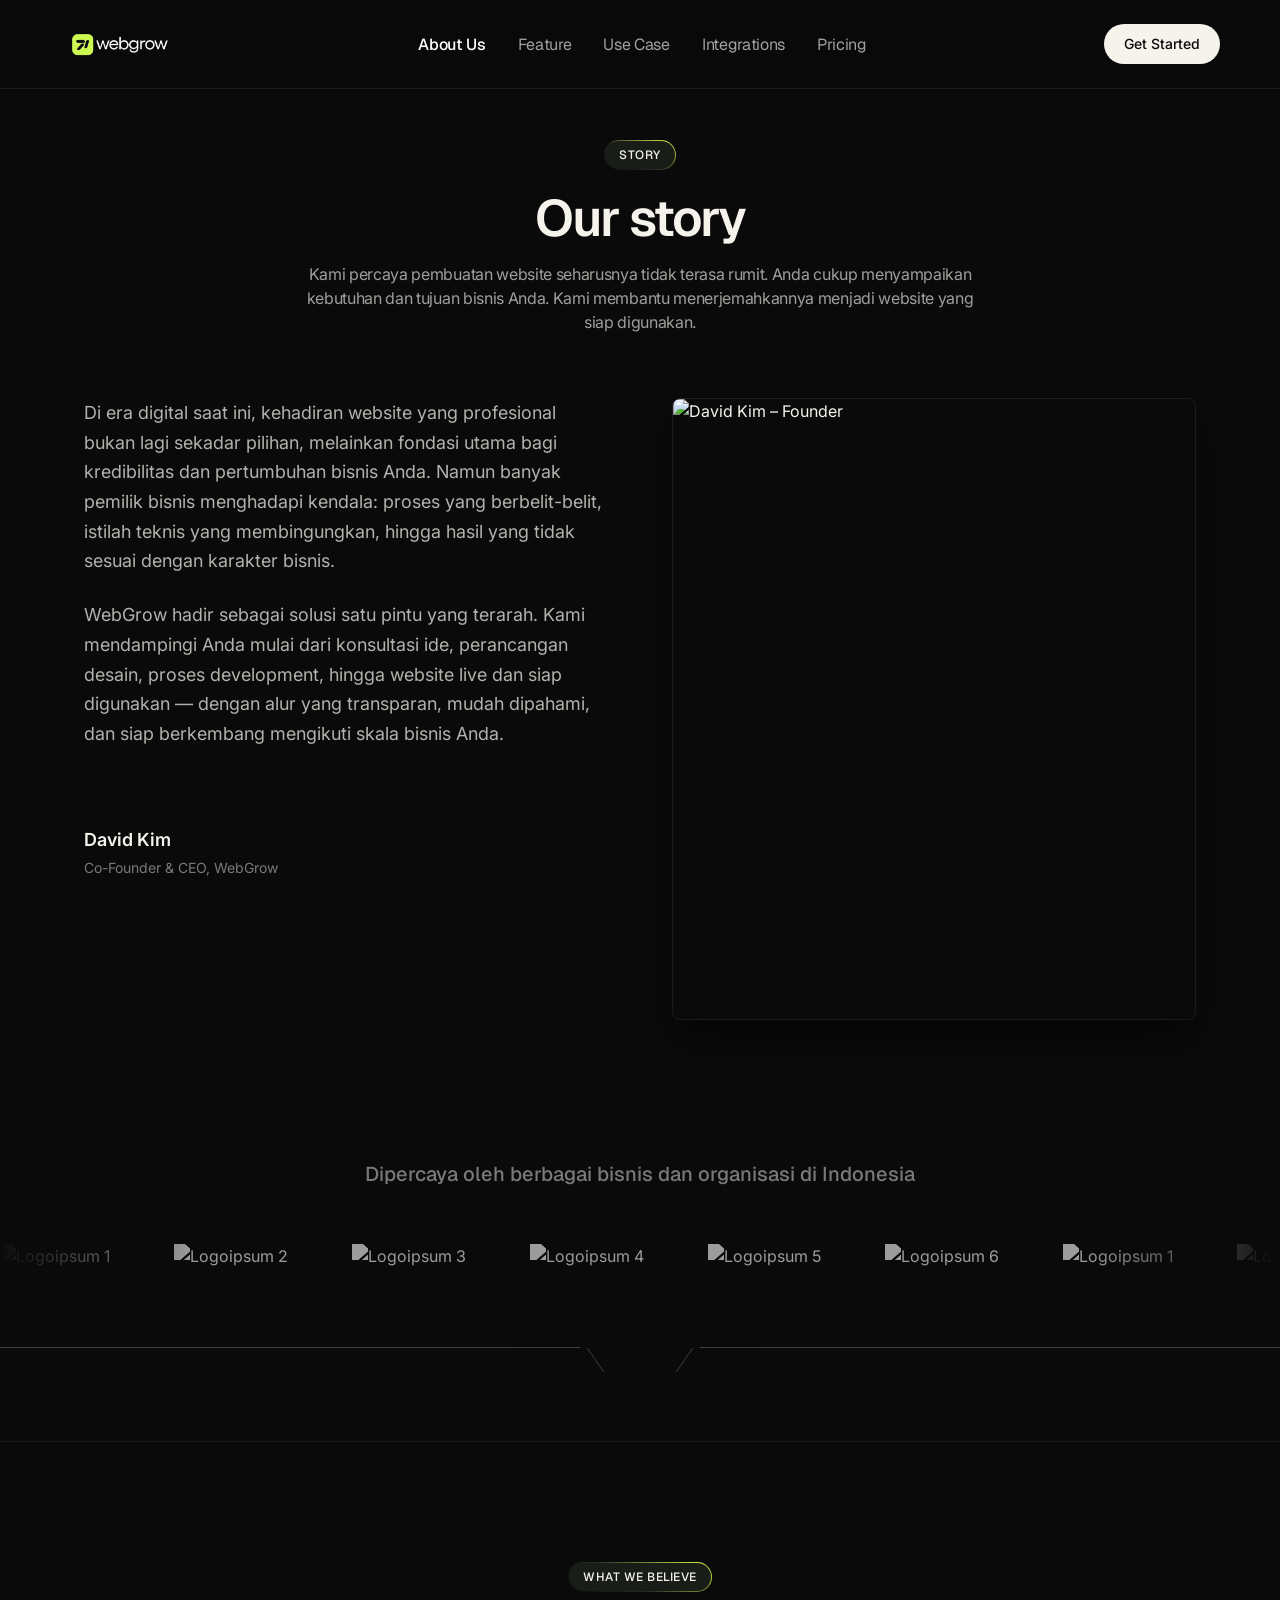
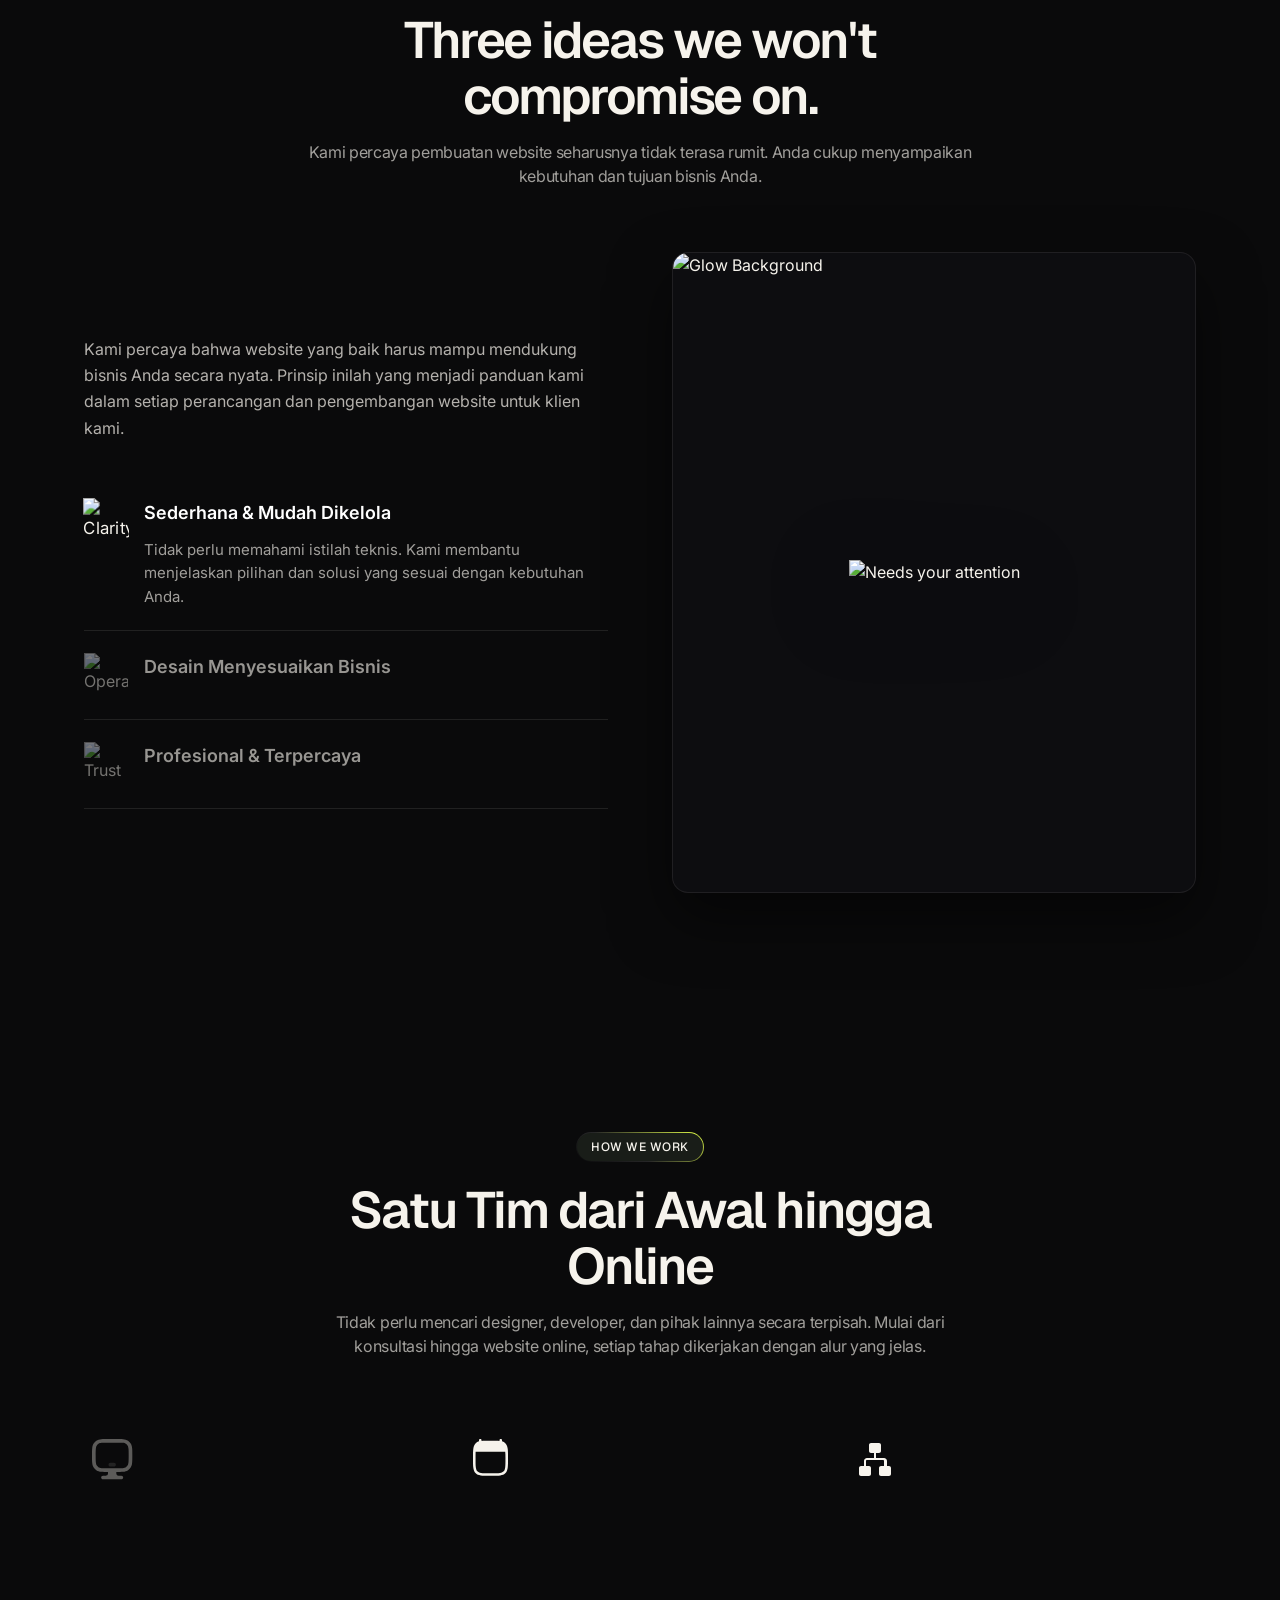
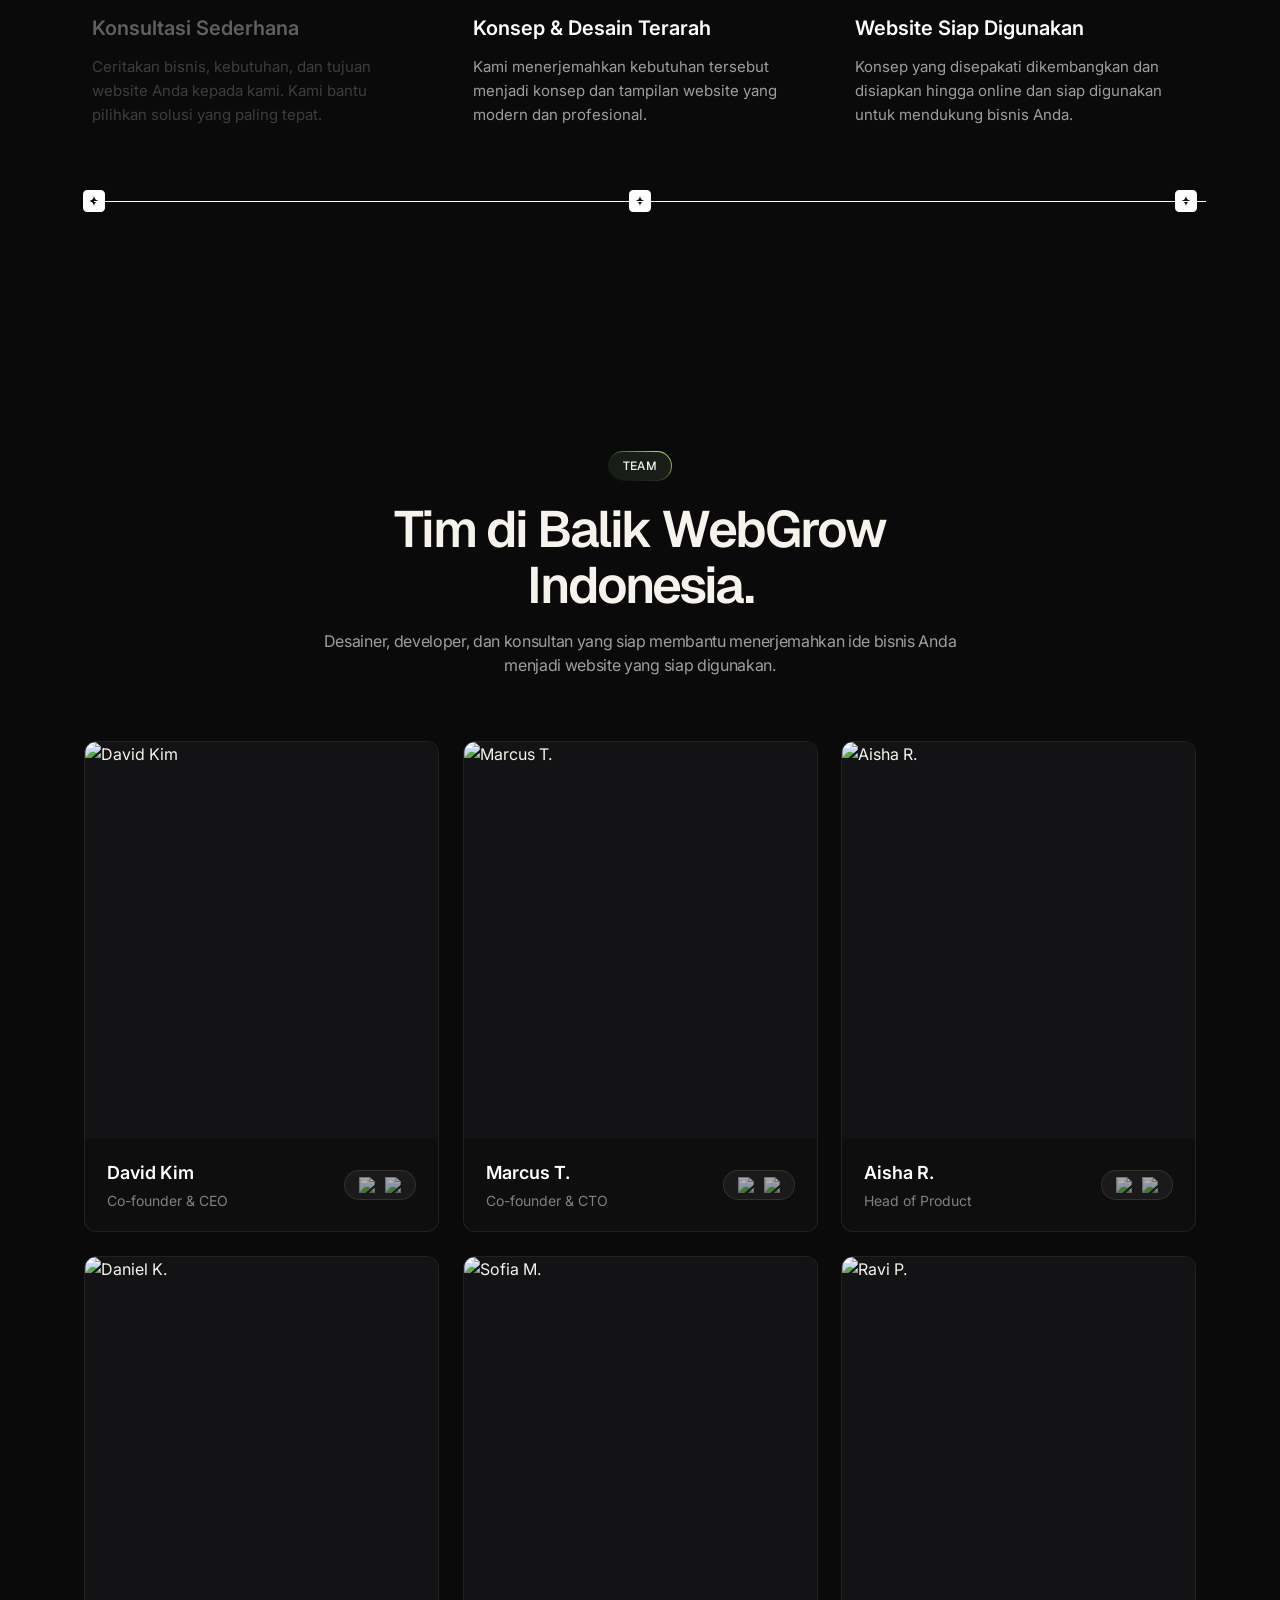
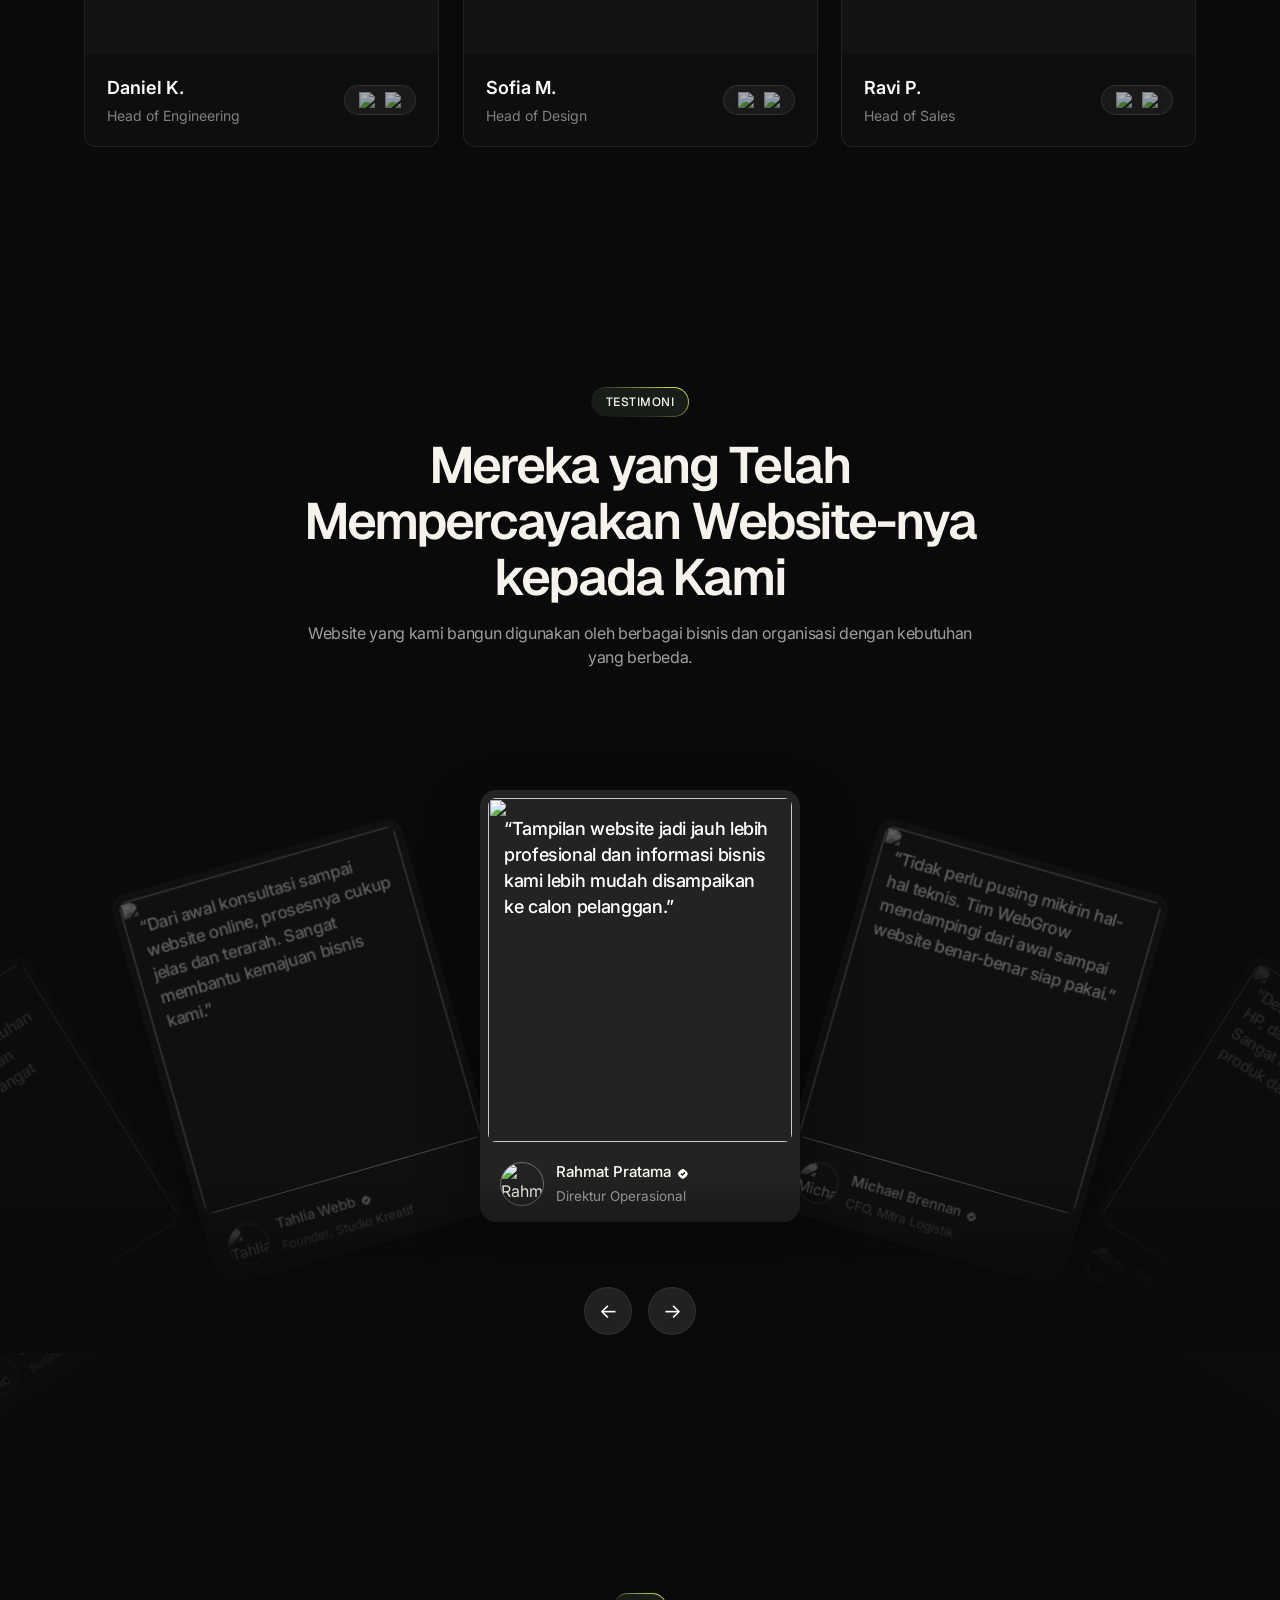
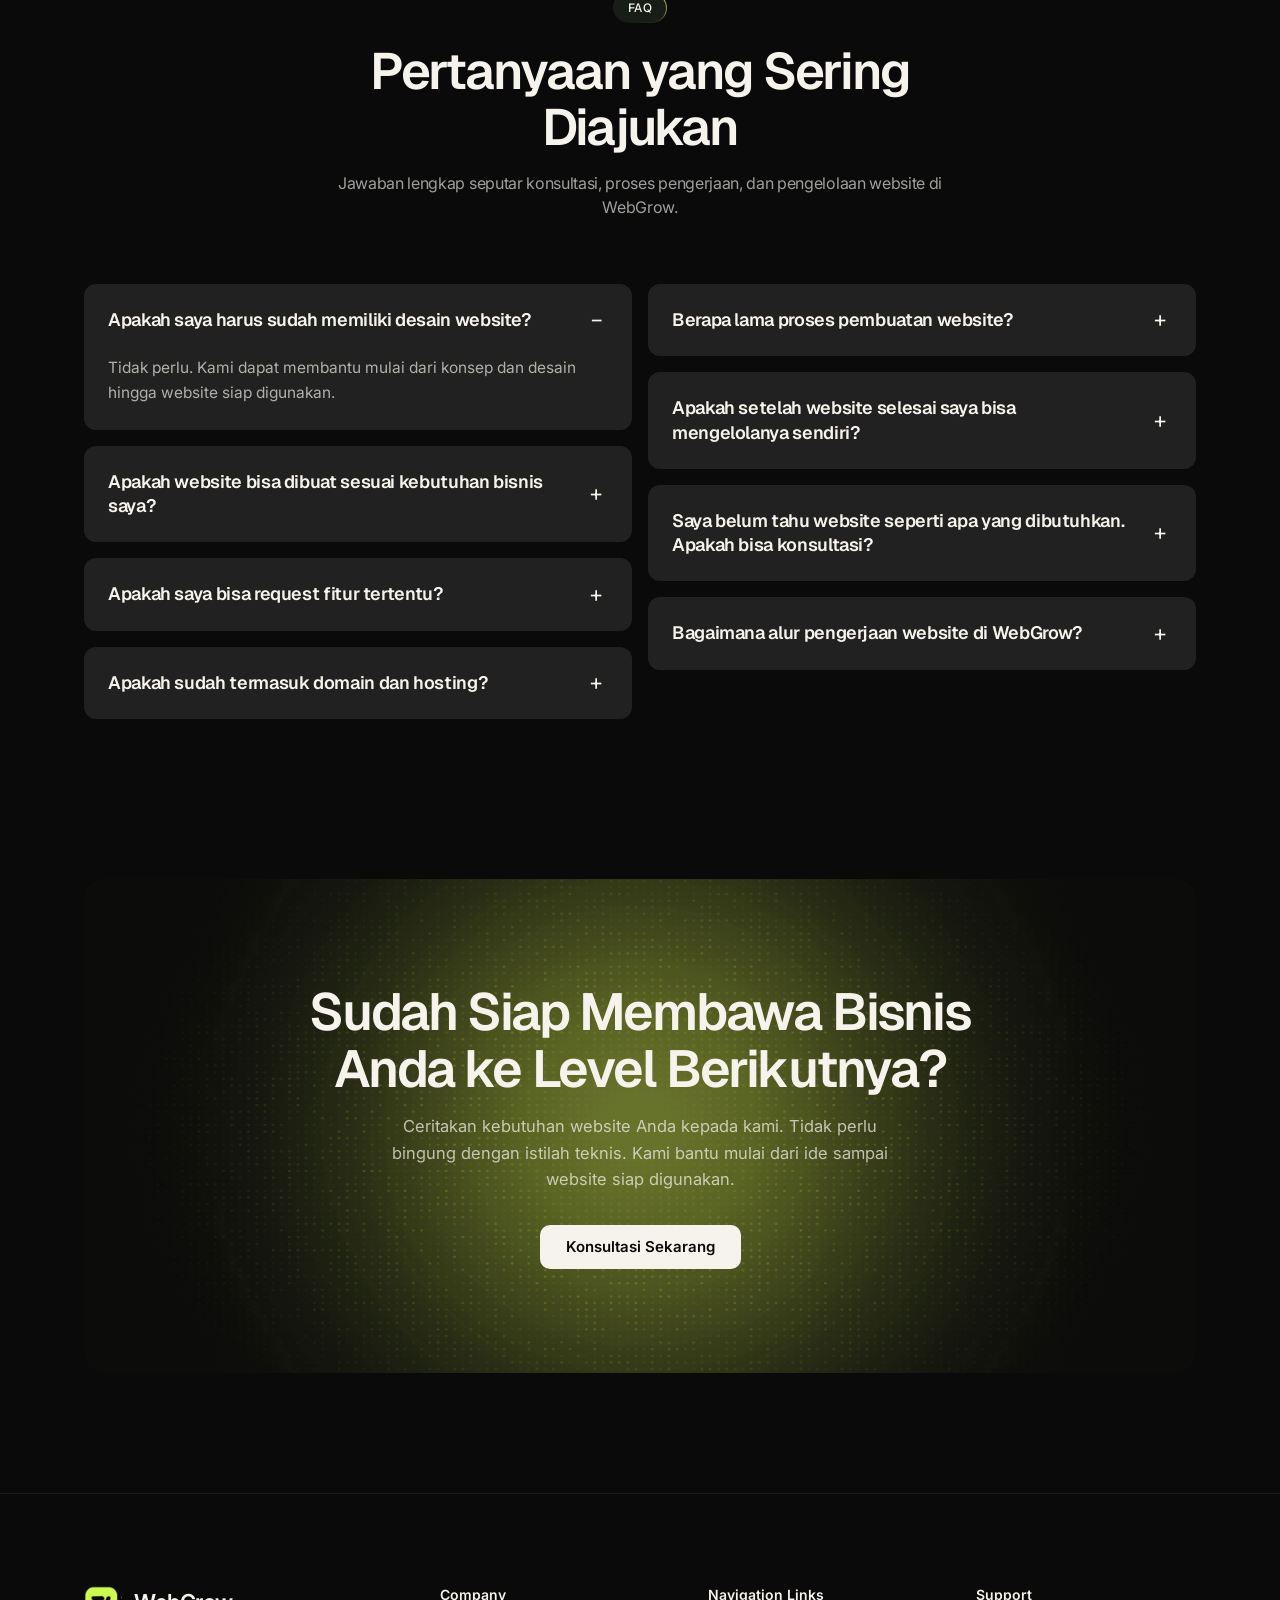
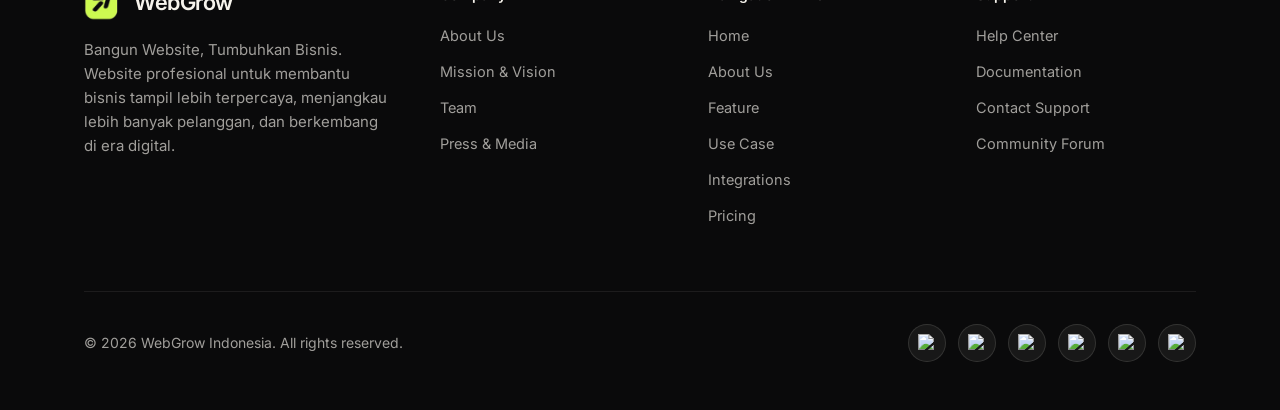
==== commit 441c9ba8: "feat: standardize pre-footer CTA banner with glowing background and WebGrow copywriting across all p" ====
--- a/about.html
+++ b/about.html
@@ -16,6 +16,7 @@
 </head>
 <body class="page-dark" data-page="about">
   <div id="appRoot">
+
 
 
 
@@ -667,11 +668,14 @@
   <!-- ========================================================================
        9. CTA BANNER
        ======================================================================== -->
+    <!-- ========================================================================
+       CTA SECTION ("Sudah Siap Membawa Bisnis Anda ke Level Berikutnya?")
+       ======================================================================== -->
   <section class="section-padding" id="cta" style="padding-top:40px;">
     <div class="container">
       <div class="cta-banner reveal">
         <div class="cta-banner-bg">
-          <img src="https://framerusercontent.com/images/osmPLRdUjh81bJrvAPD1hDGm0qg.png?width=4640&height=2400" alt="CTA Background" />
+          <img src="Asset/cta_bg.png" alt="CTA Background" />
         </div>
         <div class="cta-banner-content">
           <h2>Sudah Siap Membawa Bisnis Anda ke Level Berikutnya?</h2>
@@ -689,9 +693,6 @@
     </div>
   </section>
 
-  <!-- ========================================================================
-       10. FOOTER
-       ======================================================================== -->
   <footer class="site-footer">
     <div class="container">
       <div class="footer-top">
@@ -790,6 +791,7 @@
       </form>
     </div>
   </div>
+  
   
   
   
@@ -1923,21 +1925,24 @@
   <!-- ========================================================================
        14. CTA BANNER & FOOTER
        ======================================================================== -->
+    <!-- ========================================================================
+       CTA SECTION ("Sudah Siap Membawa Bisnis Anda ke Level Berikutnya?")
+       ======================================================================== -->
   <section class="section-padding" id="cta" style="padding-top:40px;">
     <div class="container">
       <div class="cta-banner reveal">
         <div class="cta-banner-bg">
-          <img src="https://framerusercontent.com/images/osmPLRdUjh81bJrvAPD1hDGm0qg.png?width=4640&height=2400" alt="CTA Background" />
+          <img src="Asset/cta_bg.png" alt="CTA Background" />
         </div>
         <div class="cta-banner-content">
           <h2>Sudah Siap Membawa Bisnis Anda ke Level Berikutnya?</h2>
           <p>
-            Ceritakan kebutuhan website Anda kepada kami. Tidak perlu bingung dengan istilah teknis — kami bantu mulai dari ide sampai website siap digunakan.
+            Ceritakan kebutuhan website Anda kepada kami. Tidak perlu bingung dengan istilah teknis. Kami bantu mulai dari ide sampai website siap digunakan.
           </p>
-          <button type="button" class="btn-cta-white open-modal-btn" data-modal-title="Konsultasikan Kebutuhan Website Anda">
+          <button type="button" class="btn-cta-white open-modal-btn" data-modal-title="Konsultasikan Kebutuhan Anda">
             <span class="btn-roll-wrap">
-              <span class="btn-roll-line">Konsultasikan Kebutuhan Anda</span>
-              <span class="btn-roll-line" aria-hidden="true">Konsultasikan Kebutuhan Anda</span>
+              <span class="btn-roll-line">Konsultasi Sekarang</span>
+              <span class="btn-roll-line" aria-hidden="true">Konsultasi Sekarang</span>
             </span>
           </button>
         </div>
@@ -2053,6 +2058,7 @@
   
   
   
+  
   </template>
   <template id="aboutPageTemplate">
 <!-- ========================================================================
@@ -2695,11 +2701,14 @@
   <!-- ========================================================================
        9. CTA BANNER
        ======================================================================== -->
+    <!-- ========================================================================
+       CTA SECTION ("Sudah Siap Membawa Bisnis Anda ke Level Berikutnya?")
+       ======================================================================== -->
   <section class="section-padding" id="cta" style="padding-top:40px;">
     <div class="container">
       <div class="cta-banner reveal">
         <div class="cta-banner-bg">
-          <img src="https://framerusercontent.com/images/osmPLRdUjh81bJrvAPD1hDGm0qg.png?width=4640&height=2400" alt="CTA Background" />
+          <img src="Asset/cta_bg.png" alt="CTA Background" />
         </div>
         <div class="cta-banner-content">
           <h2>Sudah Siap Membawa Bisnis Anda ke Level Berikutnya?</h2>
@@ -2717,9 +2726,6 @@
     </div>
   </section>
 
-  <!-- ========================================================================
-       10. FOOTER
-       ======================================================================== -->
   <footer class="site-footer">
     <div class="container">
       <div class="footer-top">
@@ -2829,6 +2835,7 @@
   
   
   
+  
   </template>
   <template id="featurePageTemplate">
 <!-- ========================================================================
@@ -3430,11 +3437,14 @@
   <!-- ========================================================================
        8. CTA BANNER
        ======================================================================== -->
+    <!-- ========================================================================
+       CTA SECTION ("Sudah Siap Membawa Bisnis Anda ke Level Berikutnya?")
+       ======================================================================== -->
   <section class="section-padding" id="cta" style="padding-top:40px;">
     <div class="container">
       <div class="cta-banner reveal">
         <div class="cta-banner-bg">
-          <img src="https://framerusercontent.com/images/osmPLRdUjh81bJrvAPD1hDGm0qg.png?width=4640&height=2400" alt="CTA Background" />
+          <img src="Asset/cta_bg.png" alt="CTA Background" />
         </div>
         <div class="cta-banner-content">
           <h2>Sudah Siap Membawa Bisnis Anda ke Level Berikutnya?</h2>
@@ -3452,9 +3462,6 @@
     </div>
   </section>
 
-  <!-- ========================================================================
-       9. FOOTER
-       ======================================================================== -->
   <footer class="site-footer">
     <div class="container">
       <div class="footer-top">
@@ -3553,6 +3560,7 @@
       </form>
     </div>
   </div>
+  
   
   
   
@@ -4014,26 +4022,31 @@
   <!-- ========================================================================
        6. FINAL CTA BANNER ("Your team's next decision could make itself.")
        ======================================================================== -->
-  <section class="section-padding uc-cta-section">
+    <!-- ========================================================================
+       CTA SECTION ("Sudah Siap Membawa Bisnis Anda ke Level Berikutnya?")
+       ======================================================================== -->
+  <section class="section-padding" id="cta" style="padding-top:40px;">
     <div class="container">
-      <div class="uc-cta-card reveal">
-        <h2 class="uc-cta-title">Your team's next decision could make itself.</h2>
-        <p class="uc-cta-sub">
-          No setup fees, and no ML team required — just connect your data and let WebGrow handle the rest.
-        </p>
-        <button type="button" class="btn-cta-white open-modal-btn" data-modal-title="Konsultasikan Kebutuhan Anda">
-          <span class="btn-roll-wrap">
-            <span class="btn-roll-text">Book a Demo</span>
-            <span class="btn-roll-text" aria-hidden="true">Book a Demo</span>
-          </span>
-        </button>
+      <div class="cta-banner reveal">
+        <div class="cta-banner-bg">
+          <img src="Asset/cta_bg.png" alt="CTA Background" />
+        </div>
+        <div class="cta-banner-content">
+          <h2>Sudah Siap Membawa Bisnis Anda ke Level Berikutnya?</h2>
+          <p>
+            Ceritakan kebutuhan website Anda kepada kami. Tidak perlu bingung dengan istilah teknis. Kami bantu mulai dari ide sampai website siap digunakan.
+          </p>
+          <button type="button" class="btn-cta-white open-modal-btn" data-modal-title="Konsultasikan Kebutuhan Anda">
+            <span class="btn-roll-wrap">
+              <span class="btn-roll-line">Konsultasi Sekarang</span>
+              <span class="btn-roll-line" aria-hidden="true">Konsultasi Sekarang</span>
+            </span>
+          </button>
+        </div>
       </div>
     </div>
   </section>
 
-  <!-- ========================================================================
-       7. FOOTER (Matching index.html, about.html, feature.html)
-       ======================================================================== -->
   <footer class="site-footer">
     <div class="container">
       <div class="footer-top">
@@ -4139,6 +4152,7 @@
   
   
   
+  
   </template>
   <template id="integrationPageTemplate">
 <!-- ========================================================================
@@ -4410,26 +4424,31 @@
   <!-- ========================================================================
        4. FINAL CTA BANNER ("Your Team's Next Decision Could Make Itself.")
        ======================================================================== -->
-  <section class="section-padding uc-cta-section">
+    <!-- ========================================================================
+       CTA SECTION ("Sudah Siap Membawa Bisnis Anda ke Level Berikutnya?")
+       ======================================================================== -->
+  <section class="section-padding" id="cta" style="padding-top:40px;">
     <div class="container">
-      <div class="uc-cta-card reveal">
-        <h2 class="uc-cta-title">Your Team's Next Decision Could Make Itself.</h2>
-        <p class="uc-cta-sub">
-          Deploy your first AI agent in under an hour. No credit card, no setup fees, and no ML team required just connect your data and let WebGrow handle the rest.
-        </p>
-        <button type="button" class="btn-cta-white open-modal-btn" data-modal-title="Jadwalkan Demo &amp; Integrasi">
-          <span class="btn-roll-wrap">
-            <span class="btn-roll-text">Book a Demo</span>
-            <span class="btn-roll-text" aria-hidden="true">Book a Demo</span>
-          </span>
-        </button>
+      <div class="cta-banner reveal">
+        <div class="cta-banner-bg">
+          <img src="Asset/cta_bg.png" alt="CTA Background" />
+        </div>
+        <div class="cta-banner-content">
+          <h2>Sudah Siap Membawa Bisnis Anda ke Level Berikutnya?</h2>
+          <p>
+            Ceritakan kebutuhan website Anda kepada kami. Tidak perlu bingung dengan istilah teknis. Kami bantu mulai dari ide sampai website siap digunakan.
+          </p>
+          <button type="button" class="btn-cta-white open-modal-btn" data-modal-title="Konsultasikan Kebutuhan Anda">
+            <span class="btn-roll-wrap">
+              <span class="btn-roll-line">Konsultasi Sekarang</span>
+              <span class="btn-roll-line" aria-hidden="true">Konsultasi Sekarang</span>
+            </span>
+          </button>
+        </div>
       </div>
     </div>
   </section>
 
-  <!-- ========================================================================
-       5. FOOTER
-       ======================================================================== -->
   <footer class="site-footer">
     <div class="container">
       <div class="footer-top">
@@ -4530,6 +4549,7 @@
     </div>
   </div>
 
+  
   
   
   
@@ -4898,34 +4918,31 @@
   <!-- ========================================================================
        4. FINAL CTA SECTION ("Your Team's Next Decision Could Make Itself.")
        ======================================================================== -->
-  <section class="final-cta-section reveal">
+    <!-- ========================================================================
+       CTA SECTION ("Sudah Siap Membawa Bisnis Anda ke Level Berikutnya?")
+       ======================================================================== -->
+  <section class="section-padding" id="cta" style="padding-top:40px;">
     <div class="container">
-      <div class="final-cta-card">
-        <h2 class="final-cta-title">Your Team's Next Decision Could Make Itself.</h2>
-        <p class="final-cta-desc">
-          Deploy your first AI agent in under an hour. No credit card, no setup fees, and no ML team required — just connect your data and let WebGrow handle the rest.
-        </p>
-        <div class="final-cta-actions">
-          <button type="button" class="btn-primary open-modal-btn" data-modal-title="Jadwalkan Demo WebGrow">
+      <div class="cta-banner reveal">
+        <div class="cta-banner-bg">
+          <img src="Asset/cta_bg.png" alt="CTA Background" />
+        </div>
+        <div class="cta-banner-content">
+          <h2>Sudah Siap Membawa Bisnis Anda ke Level Berikutnya?</h2>
+          <p>
+            Ceritakan kebutuhan website Anda kepada kami. Tidak perlu bingung dengan istilah teknis. Kami bantu mulai dari ide sampai website siap digunakan.
+          </p>
+          <button type="button" class="btn-cta-white open-modal-btn" data-modal-title="Konsultasikan Kebutuhan Anda">
             <span class="btn-roll-wrap">
-              <span class="btn-roll-text">Book a Demo</span>
-              <span class="btn-roll-text" aria-hidden="true">Book a Demo</span>
+              <span class="btn-roll-line">Konsultasi Sekarang</span>
+              <span class="btn-roll-line" aria-hidden="true">Konsultasi Sekarang</span>
             </span>
           </button>
-          <a href="about.html" class="btn-outline-white">
-            <span class="btn-roll-wrap">
-              <span class="btn-roll-text">Learn More</span>
-              <span class="btn-roll-text" aria-hidden="true">Learn More</span>
-            </span>
-          </a>
         </div>
       </div>
     </div>
   </section>
 
-  <!-- ========================================================================
-       5. FOOTER
-       ======================================================================== -->
   <footer class="site-footer">
     <div class="container">
       <div class="footer-top">
@@ -4983,6 +5000,7 @@
   </footer>
 
   
+  
   </template>
 
   <div id="pageTransitionIris"></div>
--- a/styles.css
+++ b/styles.css
@@ -2725,7 +2725,17 @@
   background: #ffffff;
 }
 
-.btn-cta-white:hover .btn-roll-line {
+.btn-cta-white .btn-roll-line,
+.btn-cta-white .btn-roll-text {
+  display: block;
+  line-height: 1.25em;
+  height: 1.25em;
+  white-space: nowrap;
+  transition: transform 0.52s cubic-bezier(0.22, 1, 0.36, 1);
+}
+
+.btn-cta-white:hover .btn-roll-line,
+.btn-cta-white:hover .btn-roll-text {
   transform: translateY(-100%);
 }
 
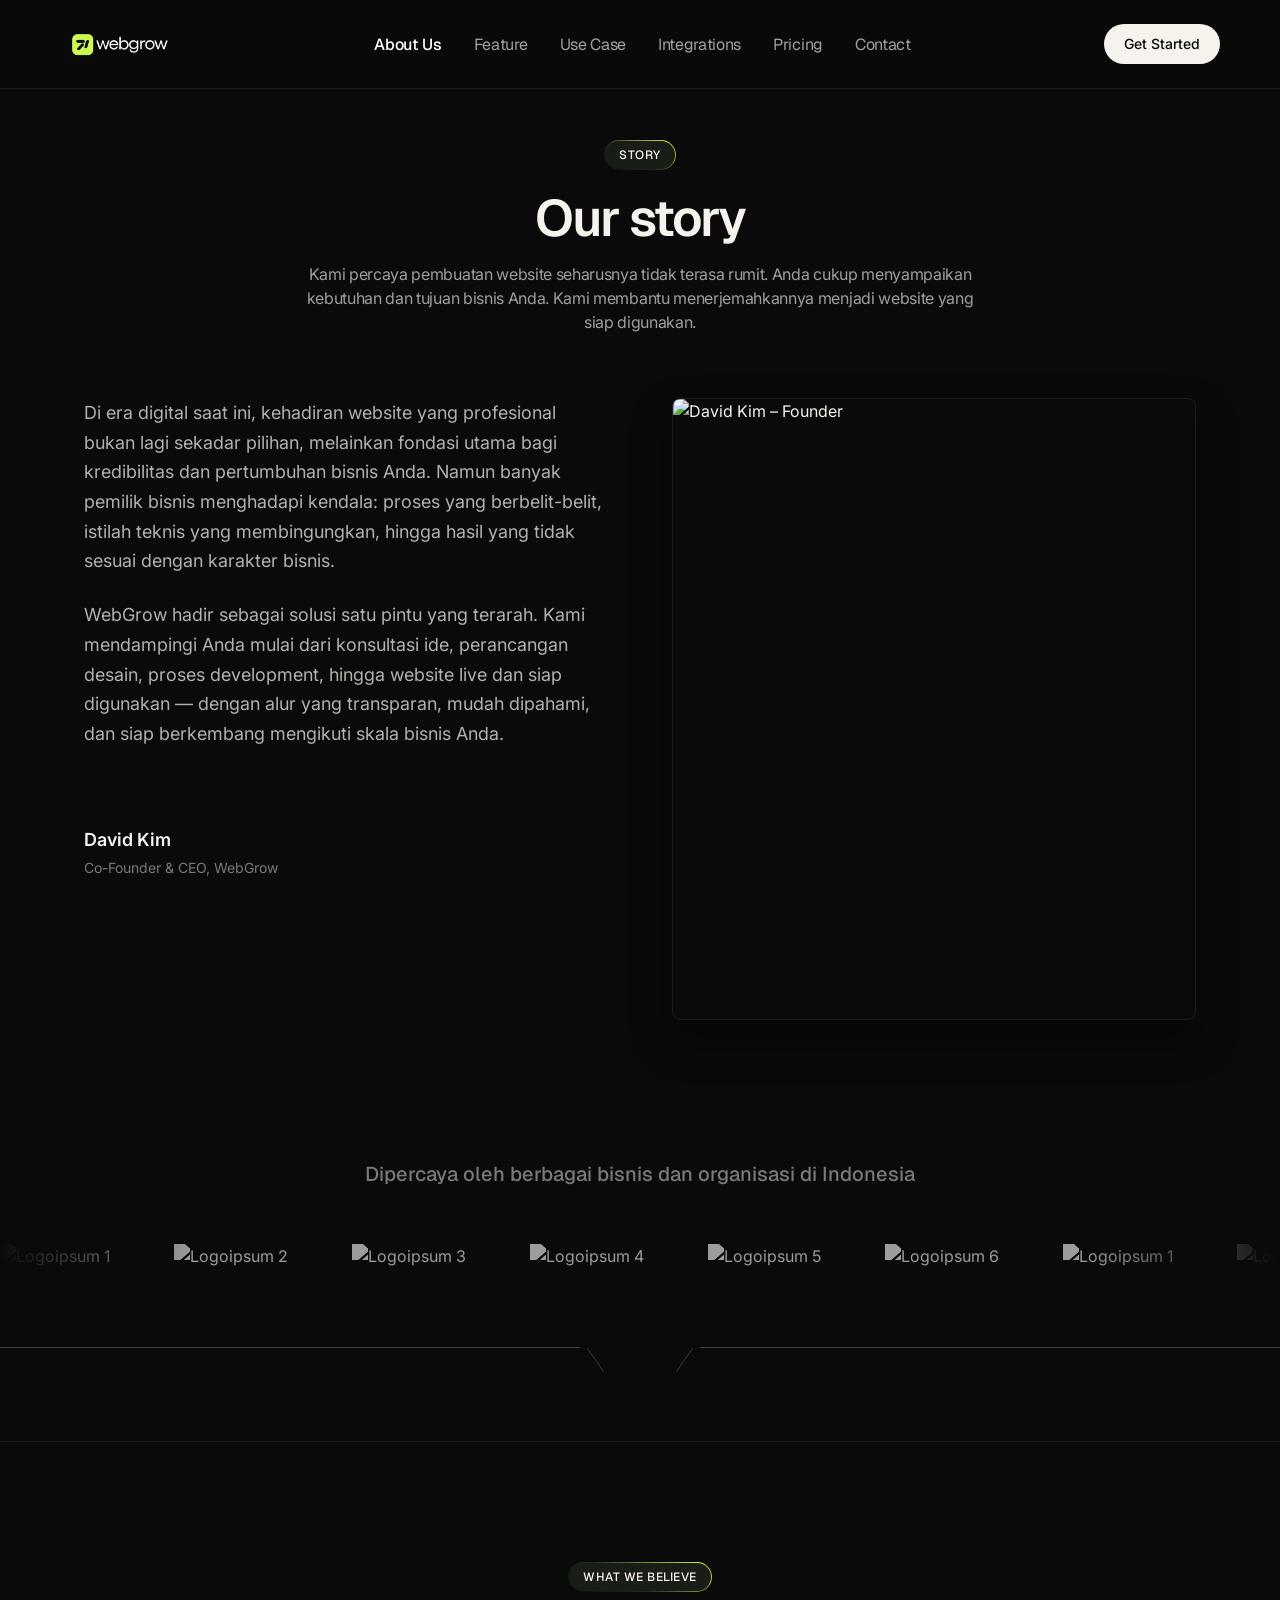
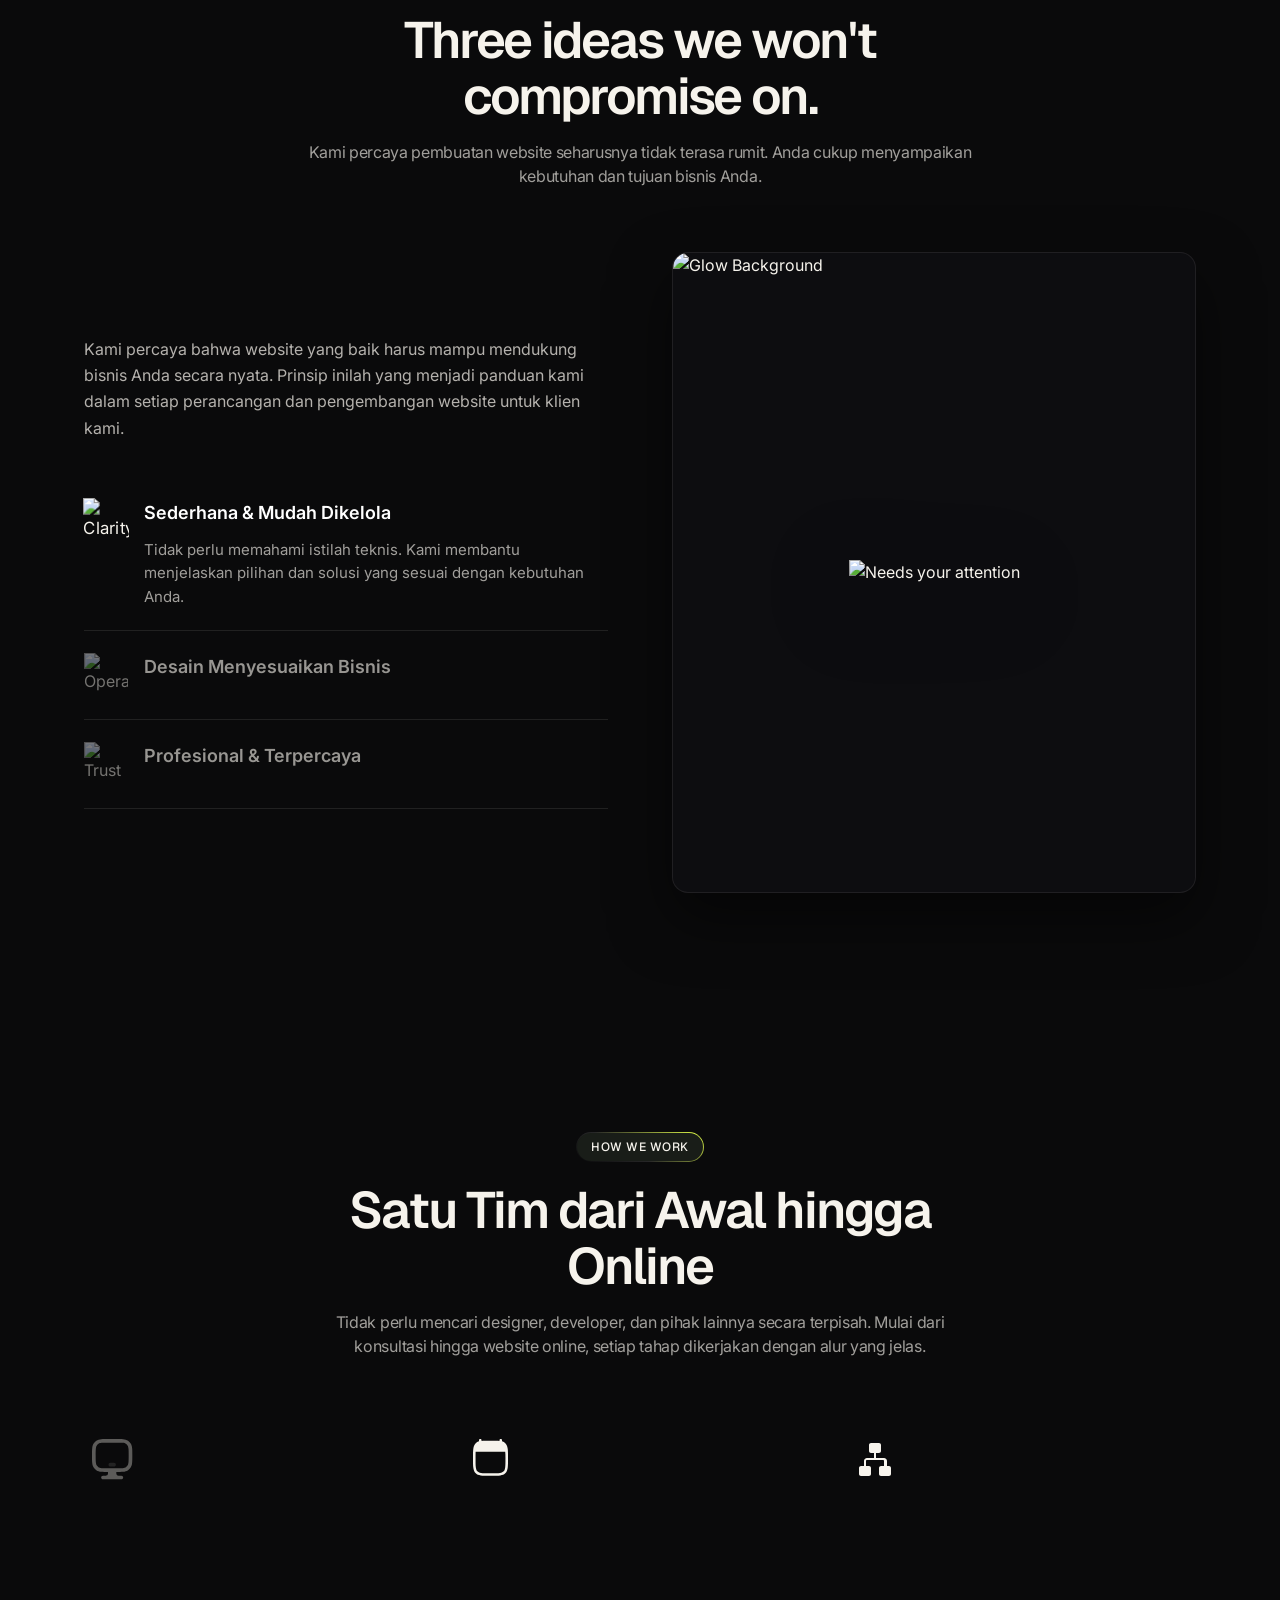
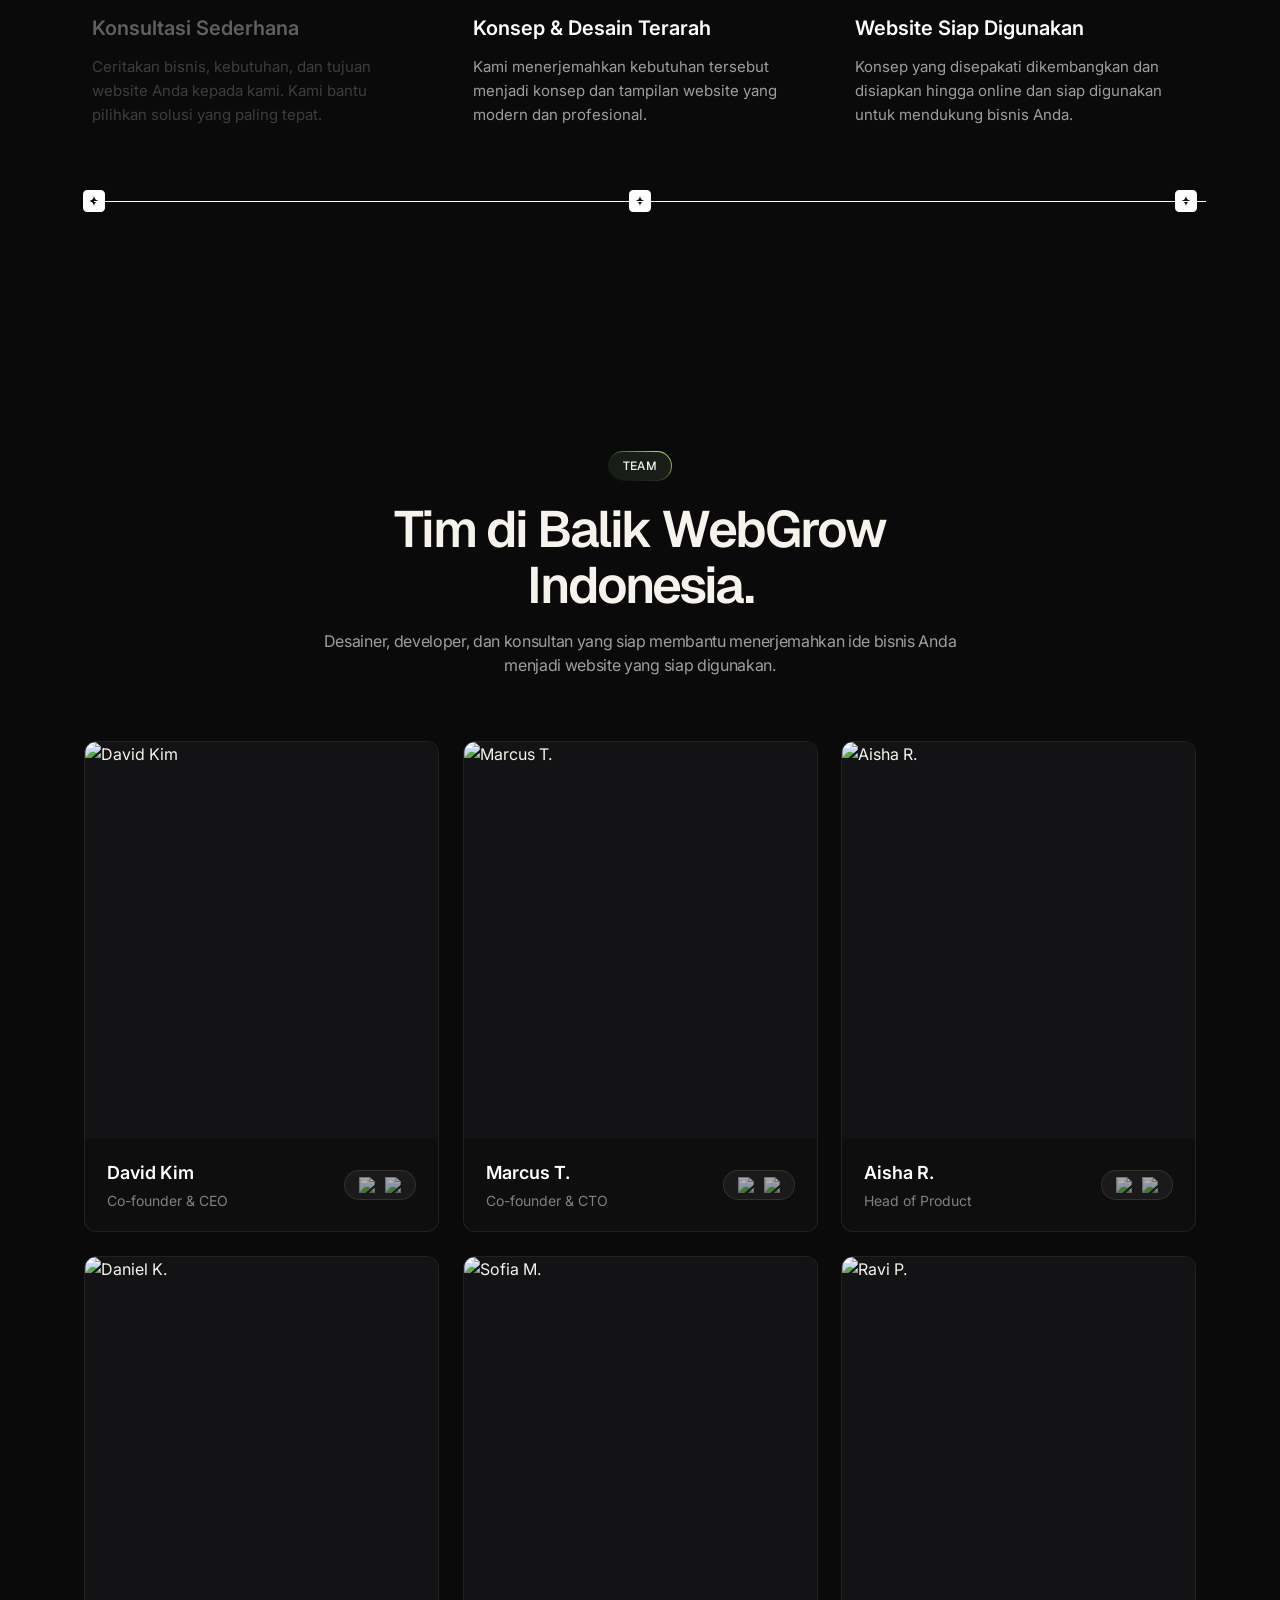
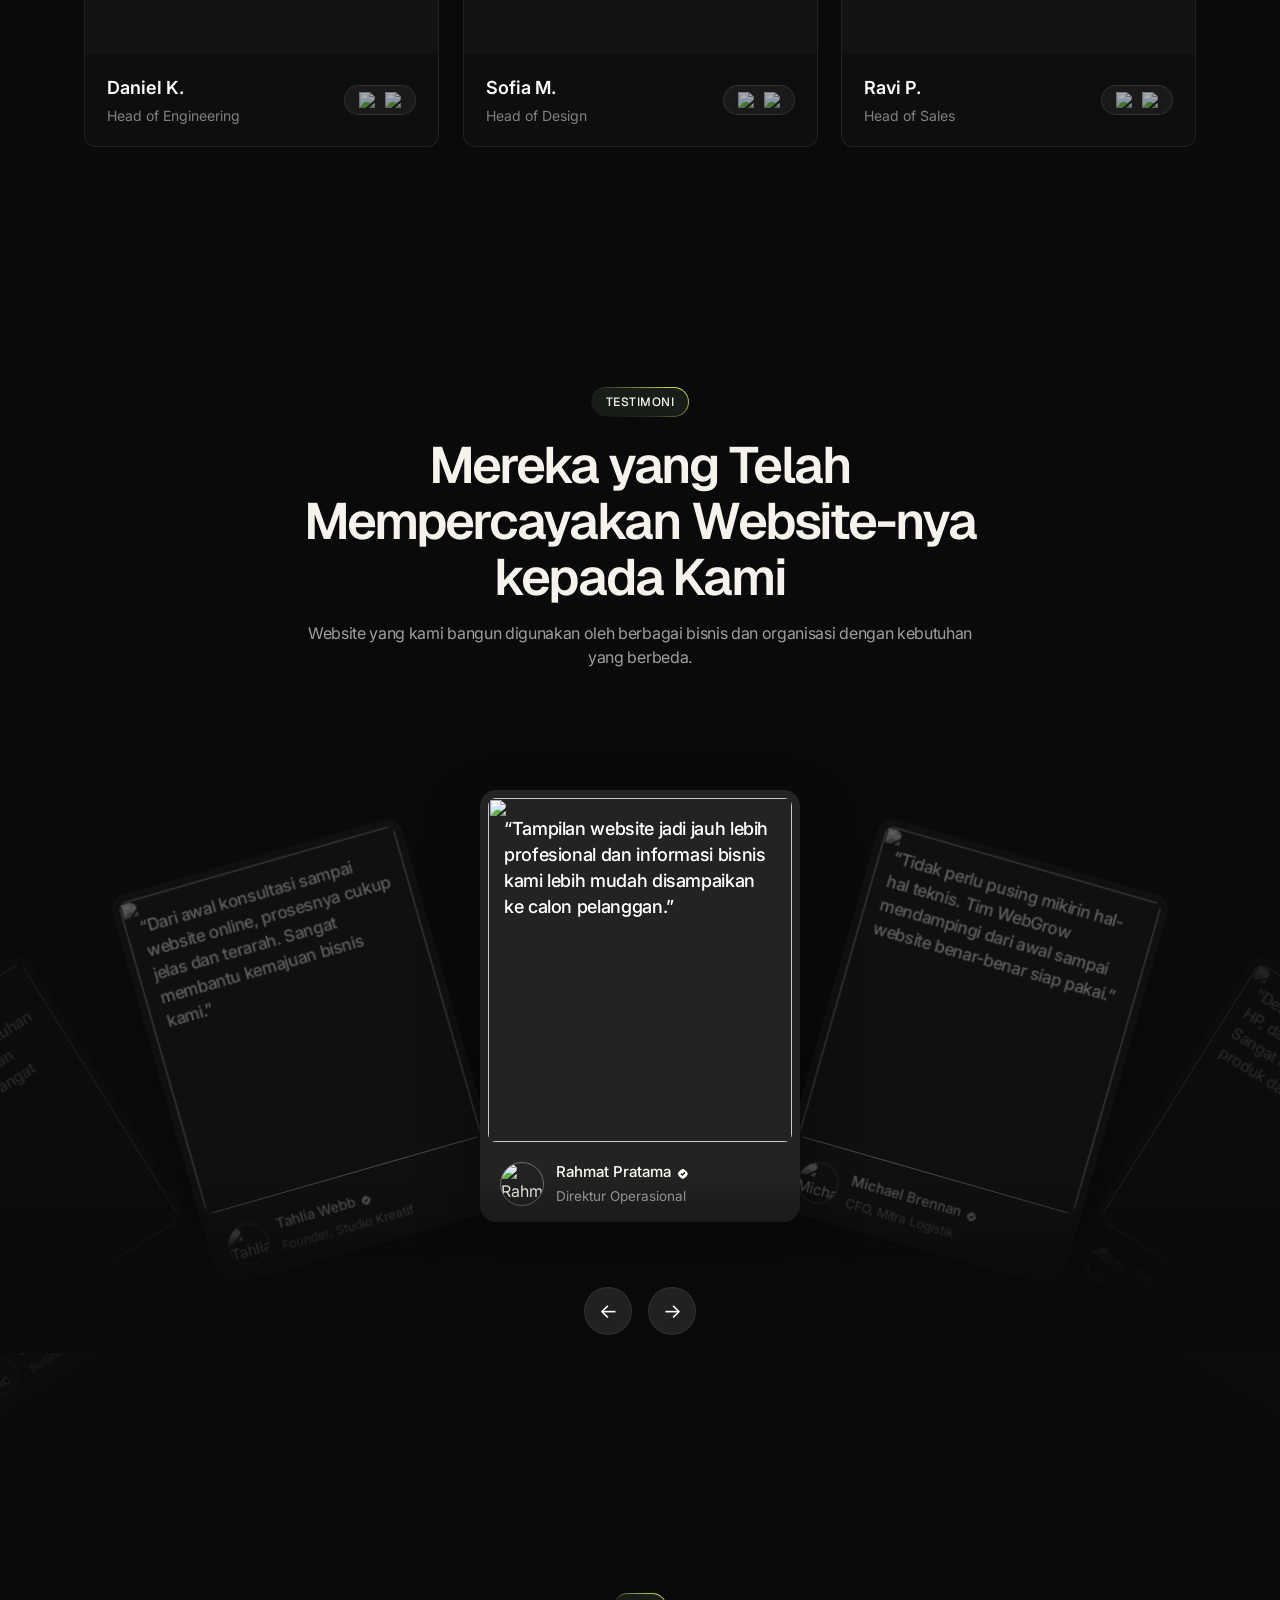
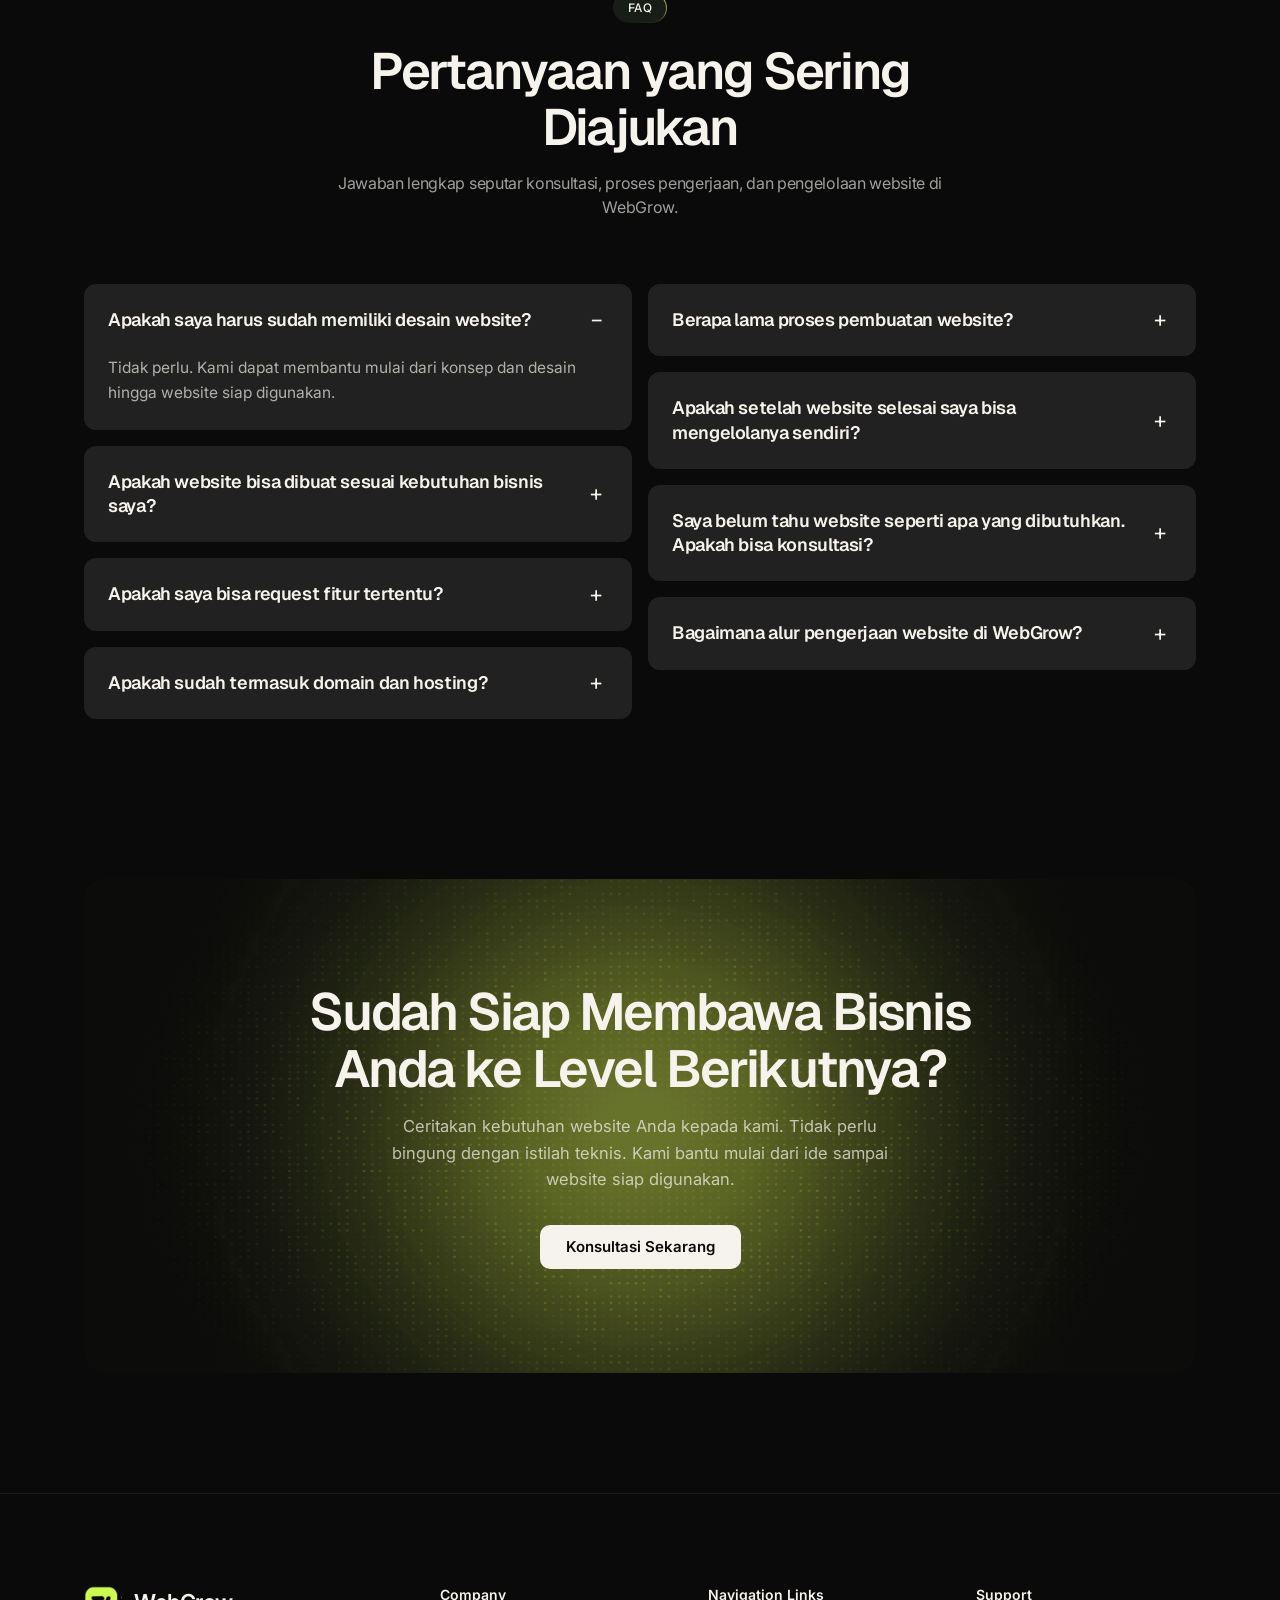
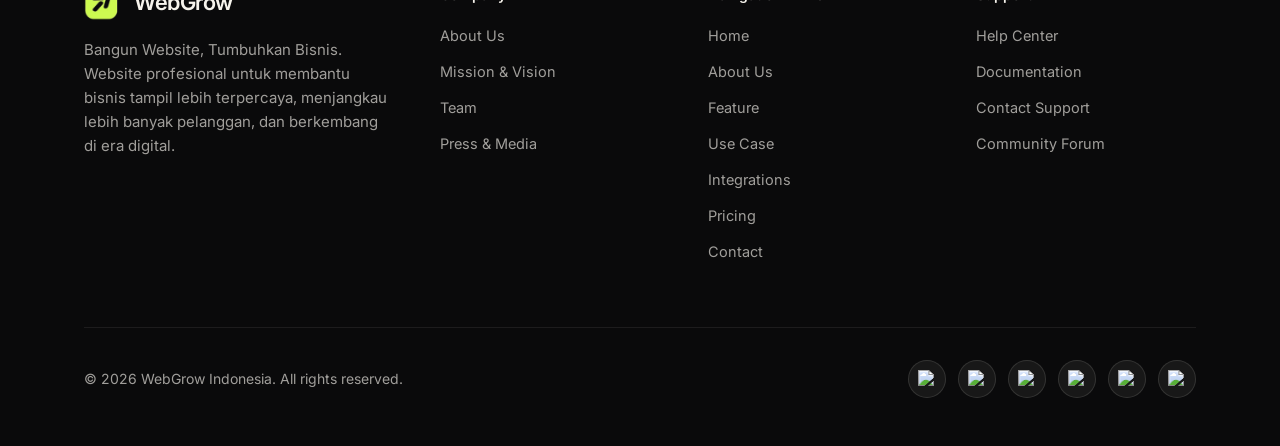
==== commit 07eb8fc9: "fix: match FAQ layout to 2-column grid aligned with use-case and contact hero" ====
--- a/about.html
+++ b/about.html
@@ -28,6 +28,8 @@
 
 
 
+
+
 <!-- ========================================================================
        1. TOP NAVBAR (Dark Theme for About Page, exact match to video)
        ======================================================================== -->
@@ -43,15 +45,16 @@
         <li><a href="use-case.html">Use Case</a></li>
         <li><a href="integration.html">Integrations</a></li>
         <li><a href="pricing.html">Pricing</a></li>
+            <li><a href="contact.html">Contact</a></li>
       </ul>
 
       <div class="nav-actions">
-        <button type="button" class="btn-nav-white open-modal-btn" data-modal-title="Konsultasikan Kebutuhan Anda">
+        <a href="contact.html" class="btn-nav-white" aria-label="Get Started">
           <span class="btn-roll-wrap">
             <span class="btn-roll-text">Get Started</span>
             <span class="btn-roll-text" aria-hidden="true">Get Started</span>
           </span>
-        </button>
+        </a>
         <button type="button" class="mobile-toggle mobile-toggle-dark" id="mobileToggle" aria-label="Toggle Menu">
           ☰
         </button>
@@ -725,6 +728,7 @@
             <li><a href="use-case.html">Use Case</a></li>
             <li><a href="integration.html">Integrations</a></li>
             <li><a href="pricing.html">Pricing</a></li>
+            <li><a href="contact.html">Contact</a></li>
           </ul>
         </div>
 
@@ -803,8 +807,9 @@
   
   
   
+  
+  
   </div>
-
   <!-- In-Memory Templates for Instant Iris Transition (Works on file:/// and HTTP) -->
   <template id="homePageTemplate">
 <!-- ========================================================================
@@ -822,15 +827,16 @@
         <li><a href="use-case.html">Use Case</a></li>
         <li><a href="integration.html">Integrations</a></li>
         <li><a href="pricing.html">Pricing</a></li>
+            <li><a href="contact.html">Contact</a></li>
       </ul>
 
       <div class="nav-actions">
-        <button type="button" class="btn-nav-dark open-modal-btn" data-modal-title="Get a Quote — WebGrow Indonesia">
+        <a href="contact.html" class="btn-nav-dark" aria-label="Get Started">
           <span class="btn-roll-wrap">
-            <span class="btn-roll-text">Get a Quote</span>
-            <span class="btn-roll-text" aria-hidden="true">Get a Quote</span>
+            <span class="btn-roll-text">Get Started</span>
+            <span class="btn-roll-text" aria-hidden="true">Get Started</span>
           </span>
-        </button>
+        </a>
         <button type="button" class="mobile-toggle" id="mobileToggle" aria-label="Toggle Menu">
           ☰
         </button>
@@ -1982,6 +1988,7 @@
             <li><a href="use-case.html">Use Case</a></li>
             <li><a href="integration.html">Integrations</a></li>
             <li><a href="pricing.html">Pricing</a></li>
+            <li><a href="contact.html">Contact</a></li>
           </ul>
         </div>
 
@@ -2048,18 +2055,8 @@
       </form>
     </div>
   </div>
-  
-  
-  
-  
-  
-  
-  
-  
-  
-  
-  
   </template>
+
   <template id="aboutPageTemplate">
 <!-- ========================================================================
        1. TOP NAVBAR (Dark Theme for About Page, exact match to video)
@@ -2076,15 +2073,16 @@
         <li><a href="use-case.html">Use Case</a></li>
         <li><a href="integration.html">Integrations</a></li>
         <li><a href="pricing.html">Pricing</a></li>
+            <li><a href="contact.html">Contact</a></li>
       </ul>
 
       <div class="nav-actions">
-        <button type="button" class="btn-nav-white open-modal-btn" data-modal-title="Konsultasikan Kebutuhan Anda">
+        <a href="contact.html" class="btn-nav-white" aria-label="Get Started">
           <span class="btn-roll-wrap">
             <span class="btn-roll-text">Get Started</span>
             <span class="btn-roll-text" aria-hidden="true">Get Started</span>
           </span>
-        </button>
+        </a>
         <button type="button" class="mobile-toggle mobile-toggle-dark" id="mobileToggle" aria-label="Toggle Menu">
           ☰
         </button>
@@ -2758,6 +2756,7 @@
             <li><a href="use-case.html">Use Case</a></li>
             <li><a href="integration.html">Integrations</a></li>
             <li><a href="pricing.html">Pricing</a></li>
+            <li><a href="contact.html">Contact</a></li>
           </ul>
         </div>
 
@@ -2824,19 +2823,8 @@
       </form>
     </div>
   </div>
-  
-  
-  
-  
-  
-  
-  
-  
-  
-  
-  
-  
   </template>
+
   <template id="featurePageTemplate">
 <!-- ========================================================================
        1. TOP NAVBAR (Transparent over Light-Sky Mountain Hero, exact match to video)
@@ -2853,15 +2841,16 @@
         <li><a href="use-case.html">Use Case</a></li>
         <li><a href="integration.html">Integrations</a></li>
         <li><a href="pricing.html">Pricing</a></li>
+            <li><a href="contact.html">Contact</a></li>
       </ul>
 
       <div class="nav-actions">
-        <button type="button" class="btn-nav-dark open-modal-btn" data-modal-title="Konsultasikan Kebutuhan Anda">
+        <a href="contact.html" class="btn-nav-white" aria-label="Get Started">
           <span class="btn-roll-wrap">
             <span class="btn-roll-text">Get Started</span>
             <span class="btn-roll-text" aria-hidden="true">Get Started</span>
           </span>
-        </button>
+        </a>
         <button type="button" class="mobile-toggle" id="mobileToggle" aria-label="Toggle Menu">
           ☰
         </button>
@@ -3494,6 +3483,7 @@
             <li><a href="use-case.html">Use Case</a></li>
             <li><a href="integration.html">Integrations</a></li>
             <li><a href="pricing.html">Pricing</a></li>
+            <li><a href="contact.html">Contact</a></li>
           </ul>
         </div>
 
@@ -3560,19 +3550,8 @@
       </form>
     </div>
   </div>
-  
-  
-  
-  
-  
-  
-  
-  
-  
-  
-  
-  
   </template>
+
   <template id="useCasePageTemplate">
 <!-- ========================================================================
        1. TOP NAVBAR (Transparent over Light-Sky Mountain Hero, exact match to video)
@@ -3589,15 +3568,16 @@
         <li><a href="use-case.html" class="active">Use Case</a></li>
         <li><a href="integration.html">Integrations</a></li>
         <li><a href="pricing.html">Pricing</a></li>
+            <li><a href="contact.html">Contact</a></li>
       </ul>
 
       <div class="nav-actions">
-        <button type="button" class="btn-nav-dark open-modal-btn" data-modal-title="Konsultasikan Kebutuhan Anda">
+        <a href="contact.html" class="btn-nav-white" aria-label="Get Started">
           <span class="btn-roll-wrap">
             <span class="btn-roll-text">Get Started</span>
             <span class="btn-roll-text" aria-hidden="true">Get Started</span>
           </span>
-        </button>
+        </a>
         <button type="button" class="mobile-toggle" id="mobileToggle" aria-label="Toggle Menu">
           ☰
         </button>
@@ -3664,7 +3644,7 @@
         <!-- Card 1: Operations -->
         <div class="uc-card reveal">
           <div class="uc-card-content">
-            <span class="uc-card-tag">OPERATIONS</span>
+            <span class="uc-card-tag">Operations</span>
             <h3 class="uc-card-title">Run leaner operations.</h3>
             <p class="uc-card-desc">
               Your ops team spends 40% of the week moving data. WebGrow deploys automated systems to handle routine work, allowing your team to focus on high-impact growth.
@@ -3672,19 +3652,19 @@
             <div class="uc-card-subheading">What AI handles</div>
             <ul class="uc-card-list">
               <li class="uc-card-list-item">
-                <img src="Asset/use-case/check_icon.png" alt="✓" class="uc-check-icon" />
+                <svg class="uc-check-icon" width="14" height="14" viewBox="0 0 24 24" fill="none" stroke="currentColor" stroke-width="2.5" stroke-linecap="round" stroke-linejoin="round"><polyline points="20 6 9 17 4 12"/></svg>
                 <span>Auto-triage inbound requests</span>
               </li>
               <li class="uc-card-list-item">
-                <img src="Asset/use-case/check_icon.png" alt="✓" class="uc-check-icon" />
+                <svg class="uc-check-icon" width="14" height="14" viewBox="0 0 24 24" fill="none" stroke="currentColor" stroke-width="2.5" stroke-linecap="round" stroke-linejoin="round"><polyline points="20 6 9 17 4 12"/></svg>
                 <span>Track vendors and SLAs in real time</span>
               </li>
               <li class="uc-card-list-item">
-                <img src="Asset/use-case/check_icon.png" alt="✓" class="uc-check-icon" />
+                <svg class="uc-check-icon" width="14" height="14" viewBox="0 0 24 24" fill="none" stroke="currentColor" stroke-width="2.5" stroke-linecap="round" stroke-linejoin="round"><polyline points="20 6 9 17 4 12"/></svg>
                 <span>Generate weekly reports automatically</span>
               </li>
               <li class="uc-card-list-item">
-                <img src="Asset/use-case/check_icon.png" alt="✓" class="uc-check-icon" />
+                <svg class="uc-check-icon" width="14" height="14" viewBox="0 0 24 24" fill="none" stroke="currentColor" stroke-width="2.5" stroke-linecap="round" stroke-linejoin="round"><polyline points="20 6 9 17 4 12"/></svg>
                 <span>Route approvals to the right person</span>
               </li>
             </ul>
@@ -3714,7 +3694,7 @@
         <!-- Card 2: Sales -->
         <div class="uc-card reveal">
           <div class="uc-card-content">
-            <span class="uc-card-tag">SALES</span>
+            <span class="uc-card-tag">Sales</span>
             <h3 class="uc-card-title">Close more deals.</h3>
             <p class="uc-card-desc">
               Agents qualify leads, enrich accounts, and forecast pipeline in real time. Your reps only talk to buyers who are ready.
@@ -3722,19 +3702,19 @@
             <div class="uc-card-subheading">What AI handles</div>
             <ul class="uc-card-list">
               <li class="uc-card-list-item">
-                <img src="Asset/use-case/check_icon.png" alt="✓" class="uc-check-icon" />
+                <svg class="uc-check-icon" width="14" height="14" viewBox="0 0 24 24" fill="none" stroke="currentColor" stroke-width="2.5" stroke-linecap="round" stroke-linejoin="round"><polyline points="20 6 9 17 4 12"/></svg>
                 <span>Score and route inbound leads</span>
               </li>
               <li class="uc-card-list-item">
-                <img src="Asset/use-case/check_icon.png" alt="✓" class="uc-check-icon" />
+                <svg class="uc-check-icon" width="14" height="14" viewBox="0 0 24 24" fill="none" stroke="currentColor" stroke-width="2.5" stroke-linecap="round" stroke-linejoin="round"><polyline points="20 6 9 17 4 12"/></svg>
                 <span>Enrich accounts with live data</span>
               </li>
               <li class="uc-card-list-item">
-                <img src="Asset/use-case/check_icon.png" alt="✓" class="uc-check-icon" />
+                <svg class="uc-check-icon" width="14" height="14" viewBox="0 0 24 24" fill="none" stroke="currentColor" stroke-width="2.5" stroke-linecap="round" stroke-linejoin="round"><polyline points="20 6 9 17 4 12"/></svg>
                 <span>Update CRM records automatically</span>
               </li>
               <li class="uc-card-list-item">
-                <img src="Asset/use-case/check_icon.png" alt="✓" class="uc-check-icon" />
+                <svg class="uc-check-icon" width="14" height="14" viewBox="0 0 24 24" fill="none" stroke="currentColor" stroke-width="2.5" stroke-linecap="round" stroke-linejoin="round"><polyline points="20 6 9 17 4 12"/></svg>
                 <span>Flag at-risk deals before they slip</span>
               </li>
             </ul>
@@ -3764,7 +3744,7 @@
         <!-- Card 3: Support -->
         <div class="uc-card reveal">
           <div class="uc-card-content">
-            <span class="uc-card-tag">SUPPORT</span>
+            <span class="uc-card-tag">Support</span>
             <h3 class="uc-card-title">Resolve faster. Escalate smarter.</h3>
             <p class="uc-card-desc">
               Agents answer routine questions in under two seconds, draft replies with full context, and escalate tickets when need a human.
@@ -3772,19 +3752,19 @@
             <div class="uc-card-subheading">What AI handles</div>
             <ul class="uc-card-list">
               <li class="uc-card-list-item">
-                <img src="Asset/use-case/check_icon.png" alt="✓" class="uc-check-icon" />
+                <svg class="uc-check-icon" width="14" height="14" viewBox="0 0 24 24" fill="none" stroke="currentColor" stroke-width="2.5" stroke-linecap="round" stroke-linejoin="round"><polyline points="20 6 9 17 4 12"/></svg>
                 <span>Answer policy and shipping questions</span>
               </li>
               <li class="uc-card-list-item">
-                <img src="Asset/use-case/check_icon.png" alt="✓" class="uc-check-icon" />
+                <svg class="uc-check-icon" width="14" height="14" viewBox="0 0 24 24" fill="none" stroke="currentColor" stroke-width="2.5" stroke-linecap="round" stroke-linejoin="round"><polyline points="20 6 9 17 4 12"/></svg>
                 <span>Triage tickets by urgency and topic</span>
               </li>
               <li class="uc-card-list-item">
-                <img src="Asset/use-case/check_icon.png" alt="✓" class="uc-check-icon" />
+                <svg class="uc-check-icon" width="14" height="14" viewBox="0 0 24 24" fill="none" stroke="currentColor" stroke-width="2.5" stroke-linecap="round" stroke-linejoin="round"><polyline points="20 6 9 17 4 12"/></svg>
                 <span>Draft replies with sources attached</span>
               </li>
               <li class="uc-card-list-item">
-                <img src="Asset/use-case/check_icon.png" alt="✓" class="uc-check-icon" />
+                <svg class="uc-check-icon" width="14" height="14" viewBox="0 0 24 24" fill="none" stroke="currentColor" stroke-width="2.5" stroke-linecap="round" stroke-linejoin="round"><polyline points="20 6 9 17 4 12"/></svg>
                 <span>Escalate complex issues with context</span>
               </li>
             </ul>
@@ -3814,7 +3794,7 @@
         <!-- Card 4: Analytics -->
         <div class="uc-card reveal">
           <div class="uc-card-content">
-            <span class="uc-card-tag">ANALYTICS</span>
+            <span class="uc-card-tag">Analytics</span>
             <h3 class="uc-card-title">Turn data into direction.</h3>
             <p class="uc-card-desc">
               Replace static dashboards with agents that explain what changed and what to do next. Ask in plain English. Get answers with sources attached.
@@ -3822,19 +3802,19 @@
             <div class="uc-card-subheading">What AI handles</div>
             <ul class="uc-card-list">
               <li class="uc-card-list-item">
-                <img src="Asset/use-case/check_icon.png" alt="✓" class="uc-check-icon" />
+                <svg class="uc-check-icon" width="14" height="14" viewBox="0 0 24 24" fill="none" stroke="currentColor" stroke-width="2.5" stroke-linecap="round" stroke-linejoin="round"><polyline points="20 6 9 17 4 12"/></svg>
                 <span>Which metric changed — and why</span>
               </li>
               <li class="uc-card-list-item">
-                <img src="Asset/use-case/check_icon.png" alt="✓" class="uc-check-icon" />
+                <svg class="uc-check-icon" width="14" height="14" viewBox="0 0 24 24" fill="none" stroke="currentColor" stroke-width="2.5" stroke-linecap="round" stroke-linejoin="round"><polyline points="20 6 9 17 4 12"/></svg>
                 <span>Which team should own the alert</span>
               </li>
               <li class="uc-card-list-item">
-                <img src="Asset/use-case/check_icon.png" alt="✓" class="uc-check-icon" />
+                <svg class="uc-check-icon" width="14" height="14" viewBox="0 0 24 24" fill="none" stroke="currentColor" stroke-width="2.5" stroke-linecap="round" stroke-linejoin="round"><polyline points="20 6 9 17 4 12"/></svg>
                 <span>What the trend means for next quarter</span>
               </li>
               <li class="uc-card-list-item">
-                <img src="Asset/use-case/check_icon.png" alt="✓" class="uc-check-icon" />
+                <svg class="uc-check-icon" width="14" height="14" viewBox="0 0 24 24" fill="none" stroke="currentColor" stroke-width="2.5" stroke-linecap="round" stroke-linejoin="round"><polyline points="20 6 9 17 4 12"/></svg>
                 <span>Surface anomalies before weekly reviews</span>
               </li>
             </ul>
@@ -4069,6 +4049,7 @@
             <li><a href="use-case.html">Use Case</a></li>
             <li><a href="integration.html">Integration</a></li>
             <li><a href="pricing.html">Pricing</a></li>
+            <li><a href="contact.html">Contact</a></li>
           </ul>
         </div>
 
@@ -4145,15 +4126,8 @@
       </form>
     </div>
   </div>
-
-  
-  
-  
-  
-  
-  
-  
   </template>
+
   <template id="integrationPageTemplate">
 <!-- ========================================================================
        1. TOP NAVBAR
@@ -4170,15 +4144,16 @@
         <li><a href="use-case.html">Use Case</a></li>
         <li><a href="integration.html" class="active">Integrations</a></li>
         <li><a href="pricing.html">Pricing</a></li>
+            <li><a href="contact.html">Contact</a></li>
       </ul>
 
       <div class="nav-actions">
-        <button type="button" class="btn-nav-white open-modal-btn" data-modal-title="Konsultasikan Kebutuhan Anda">
+        <a href="contact.html" class="btn-nav-white" aria-label="Get Started">
           <span class="btn-roll-wrap">
             <span class="btn-roll-text">Get Started</span>
             <span class="btn-roll-text" aria-hidden="true">Get Started</span>
           </span>
-        </button>
+        </a>
         <button type="button" class="mobile-toggle mobile-toggle-dark" id="mobileToggle" aria-label="Toggle Menu">
           ☰
         </button>
@@ -4471,6 +4446,7 @@
             <li><a href="use-case.html">Use Case</a></li>
             <li><a href="integration.html">Integration</a></li>
             <li><a href="pricing.html">Pricing</a></li>
+            <li><a href="contact.html">Contact</a></li>
           </ul>
         </div>
 
@@ -4548,12 +4524,8 @@
       </form>
     </div>
   </div>
-
-  
-  
-  
-  
   </template>
+
   <template id="pricingPageTemplate">
 <!-- ========================================================================
        1. TOP NAVBAR
@@ -4573,12 +4545,12 @@
       </ul>
 
       <div class="nav-actions">
-        <button type="button" class="btn-nav-white open-modal-btn" data-modal-title="Konsultasikan Kebutuhan Anda">
+        <a href="contact.html" class="btn-nav-white" aria-label="Get Started">
           <span class="btn-roll-wrap">
             <span class="btn-roll-text">Get Started</span>
             <span class="btn-roll-text" aria-hidden="true">Get Started</span>
           </span>
-        </button>
+        </a>
         <button type="button" class="mobile-toggle mobile-toggle-dark" id="mobileToggle" aria-label="Toggle Menu">
           ☰
         </button>
@@ -4965,6 +4937,7 @@
             <li><a href="use-case.html">Use Case</a></li>
             <li><a href="integration.html">Integration</a></li>
             <li><a href="pricing.html">Pricing</a></li>
+            <li><a href="contact.html">Contact</a></li>
           </ul>
         </div>
 
@@ -4998,9 +4971,324 @@
       </div>
     </div>
   </footer>
-
-  
-  
+  </template>
+
+  <template id="contactPageTemplate">
+<!-- ========================================================================
+       1. TOP NAVBAR (Dark theme)
+       ======================================================================== -->
+  <header class="navbar-wrap navbar-dark" id="navbarWrap">
+    <nav class="navbar" aria-label="Main Navigation">
+      <a href="index.html" class="nav-logo" aria-label="WebGrow Home">
+        <img src="Asset/webgrow-logo-light.png" alt="WebGrow" />
+      </a>
+
+      <ul class="nav-links" id="navLinks">
+        <li><a href="about.html">About Us</a></li>
+        <li><a href="feature.html">Feature</a></li>
+        <li><a href="use-case.html">Use Case</a></li>
+        <li><a href="integration.html">Integrations</a></li>
+        <li><a href="pricing.html">Pricing</a></li>
+      </ul>
+
+      <div class="nav-actions">
+        <a href="contact.html" class="btn-nav-white active" aria-label="Get Started">
+          <span class="btn-roll-wrap">
+            <span class="btn-roll-text">Get Started</span>
+            <span class="btn-roll-text" aria-hidden="true">Get Started</span>
+          </span>
+        </a>
+        <button type="button" class="mobile-toggle mobile-toggle-dark" id="mobileToggle" aria-label="Toggle Menu">
+          ☰
+        </button>
+      </div>
+    </nav>
+  </header>
+
+  <!-- ========================================================================
+       2. CONTACT HERO & FORM SECTION
+       ======================================================================== -->
+  <section class="contact-hero-section" id="top">
+    <div class="container">
+      <div class="contact-hero-header reveal">
+        <div class="section-tag-wrap"><span class="section-tag">GET STARTED</span></div>
+        <h1 class="contact-hero-title">Let's talk about what you want to automate.</h1>
+        <p class="contact-hero-desc">
+          Tell us where the busywork lives. We'll show you what WebGrow can take off your team's plate &mdash; usually in one call.
+        </p>
+      </div>
+
+      <div class="contact-grid reveal">
+        <!-- Left Column: Testimonial Card -->
+        <div class="contact-testimonial-card">
+          <div>
+            <img src="Asset/contact/quote_icon.png" alt="Quote" class="contact-quote-icon" />
+            <blockquote class="contact-quote-text">
+              &ldquo;Every Monday used to disappear into spreadsheets. Now the numbers are just... there. Live, current, and nobody had to build anything.&rdquo;
+            </blockquote>
+          </div>
+          <div class="contact-author-row">
+            <img src="Asset/contact/avatar_jacob.png" alt="Jacob Jones" class="contact-author-avatar" />
+            <div>
+              <div class="contact-author-name">Jacob Jones</div>
+              <div class="contact-author-role">VP Operations</div>
+            </div>
+          </div>
+        </div>
+
+        <!-- Right Column: Contact Form -->
+        <div class="contact-form-card">
+          <form id="contactPageForm" class="contact-form" autocomplete="on">
+            <div class="form-row-2col">
+              <div class="form-group">
+                <label for="cFirstName">First Name</label>
+                <input type="text" id="cFirstName" name="firstName" placeholder="First Name" required />
+              </div>
+              <div class="form-group">
+                <label for="cLastName">Last Name</label>
+                <input type="text" id="cLastName" name="lastName" placeholder="Last Name" required />
+              </div>
+            </div>
+
+            <div class="form-row-2col">
+              <div class="form-group">
+                <label for="cEmail">Email</label>
+                <input type="email" id="cEmail" name="email" placeholder="you@company.com" required />
+              </div>
+              <div class="form-group">
+                <label for="cPhone">Phone Number</label>
+                <input type="tel" id="cPhone" name="phone" placeholder="+62 812 3456 7890" />
+              </div>
+            </div>
+
+            <div class="form-group">
+              <label for="cCompany">Company</label>
+              <input type="text" id="cCompany" name="company" placeholder="Company name" />
+            </div>
+
+            <div class="form-group">
+              <label for="cTopic">What do you want</label>
+              <select id="cTopic" name="topic">
+                <option value="" disabled selected>Select a topic</option>
+                <option value="general">AI Automation Consultation</option>
+                <option value="website">Custom Website Development</option>
+                <option value="workflow">Workflow &amp; Process Optimization</option>
+                <option value="enterprise">Enterprise Integration</option>
+              </select>
+            </div>
+
+            <div class="form-group">
+              <label for="cMessage">Message</label>
+              <textarea id="cMessage" name="message" rows="4" placeholder="Tell us about your project or operational bottlenecks..."></textarea>
+            </div>
+
+            <button type="submit" class="contact-submit-btn">
+              <span class="btn-roll-wrap">
+                <span class="btn-roll-text">Submit</span>
+                <span class="btn-roll-text" aria-hidden="true">Submit</span>
+              </span>
+            </button>
+          </form>
+
+          <div id="contactFormSuccess" class="contact-form-success" style="display:none;">
+            <div style="font-size:36px;margin-bottom:12px;color:#d8fa55;">✓</div>
+            <h4 style="font-size:22px;color:#f6f3ec;margin-bottom:8px;">Pesan Berhasil Terkirim!</h4>
+            <p style="color:rgba(246,243,236,0.7);max-width:380px;margin:0 auto;line-height:1.6;">
+              Terima kasih atas pesan Anda. Tim WebGrow akan segera menghubungi Anda dalam 1 jam ke depan.
+            </p>
+          </div>
+        </div>
+      </div>
+    </div>
+  </section>
+
+  <!-- ========================================================================
+       3. FAQ ACCORDION SECTION (2 Columns, 8 Interactive Cards)
+       ======================================================================== -->
+  <section class="section-padding uc-faq-section" id="faq">
+    <div class="container">
+      <div class="section-header reveal">
+        <div class="section-tag-wrap"><span class="section-tag">FAQ</span></div>
+        <h2 class="section-title">Frequently asked questions</h2>
+        <p class="section-subtitle">
+          Everything teams ask before getting started. Still curious? Reach out &mdash; we usually reply within an hour.
+        </p>
+      </div>
+
+      <div class="uc-faq-grid">
+        <!-- Col 1 -->
+        <div class="uc-faq-col">
+          <div class="uc-faq-card open reveal">
+            <div class="uc-faq-header">
+              <span class="uc-faq-question">What is WebGrow?</span>
+              <span class="uc-faq-icon">✕</span>
+            </div>
+            <div class="uc-faq-answer">
+              WebGrow is an AI decision intelligence platform. It connects to your data, deploys AI agents, and automates the decisions and workflows your team runs every day.
+            </div>
+          </div>
+
+          <div class="uc-faq-card reveal">
+            <div class="uc-faq-header">
+              <span class="uc-faq-question">Do I need engineers to set it up?</span>
+              <span class="uc-faq-icon">+</span>
+            </div>
+            <div class="uc-faq-answer">
+              No. You can set it up without engineers. The setup is simple and doesn’t require any technical expertise.
+            </div>
+          </div>
+
+          <div class="uc-faq-card reveal">
+            <div class="uc-faq-header">
+              <span class="uc-faq-question">Is my data secure?</span>
+              <span class="uc-faq-icon">+</span>
+            </div>
+            <div class="uc-faq-answer">
+              Yes. Your data is protected with strong security measures, encryption, and strict access controls to help keep your information safe.
+            </div>
+          </div>
+
+          <div class="uc-faq-card reveal">
+            <div class="uc-faq-header">
+              <span class="uc-faq-question">How is WebGrow different from a BI tool?</span>
+              <span class="uc-faq-icon">+</span>
+            </div>
+            <div class="uc-faq-answer">
+              WebGrow goes beyond traditional BI tools by turning your data into clear, actionable insights—not just dashboards and reports. It helps you understand what’s happening, why it’s happening, and what to do next.
+            </div>
+          </div>
+        </div>
+
+        <!-- Col 2 -->
+        <div class="uc-faq-col">
+          <div class="uc-faq-card reveal">
+            <div class="uc-faq-header">
+              <span class="uc-faq-question">Which tools does WebGrow integrate with?</span>
+              <span class="uc-faq-icon">+</span>
+            </div>
+            <div class="uc-faq-answer">
+              WebGrow integrates with the tools your team already uses, including CRMs, communication platforms, data sources, and other business systems.
+            </div>
+          </div>
+
+          <div class="uc-faq-card reveal">
+            <div class="uc-faq-header">
+              <span class="uc-faq-question">Can I try before buying?</span>
+              <span class="uc-faq-icon">+</span>
+            </div>
+            <div class="uc-faq-answer">
+              Yes. You can try WebGrow before committing to a purchase, so you can see how it works with your data and workflow.
+            </div>
+          </div>
+
+          <div class="uc-faq-card reveal">
+            <div class="uc-faq-header">
+              <span class="uc-faq-question">What if an agent errors?</span>
+              <span class="uc-faq-icon">+</span>
+            </div>
+            <div class="uc-faq-answer">
+              If an agent makes an error, you can review what happened, identify the issue, and correct it. Built-in safeguards help reduce errors and keep your workflows reliable.
+            </div>
+          </div>
+
+          <div class="uc-faq-card reveal">
+            <div class="uc-faq-header">
+              <span class="uc-faq-question">How long until we see results?</span>
+              <span class="uc-faq-icon">+</span>
+            </div>
+            <div class="uc-faq-answer">
+              Most teams deploy their first agent the same day and see measurable impact within two weeks. Full workflow automation typically lands within the first month.
+            </div>
+          </div>
+        </div>
+      </div>
+    </div>
+  </section>
+
+  <!-- ========================================================================
+       4. PRE-FOOTER CTA BANNER
+       ======================================================================== -->
+  <section class="section-padding" id="cta" style="padding-top:40px;">
+    <div class="container">
+      <div class="cta-banner reveal">
+        <div class="cta-banner-bg">
+          <img src="Asset/cta_bg.png" alt="CTA Background" />
+        </div>
+        <div class="cta-banner-content">
+          <h2>Sudah Siap Membawa Bisnis Anda ke Level Berikutnya?</h2>
+          <p>
+            Ceritakan kebutuhan website Anda kepada kami. Tidak perlu bingung dengan istilah teknis. Kami bantu mulai dari ide sampai website siap digunakan.
+          </p>
+          <button type="button" class="btn-cta-white open-modal-btn" data-modal-title="Konsultasikan Kebutuhan Anda">
+            <span class="btn-roll-wrap">
+              <span class="btn-roll-line">Konsultasi Sekarang</span>
+              <span class="btn-roll-line" aria-hidden="true">Konsultasi Sekarang</span>
+            </span>
+          </button>
+        </div>
+      </div>
+    </div>
+  </section>
+
+  <!-- ========================================================================
+       5. FOOTER
+       ======================================================================== -->
+  <footer class="site-footer">
+    <div class="container">
+      <div class="footer-top">
+        <div>
+          <div class="footer-brand-row">
+            <img src="Asset/webgrow-icon.png" alt="WebGrow Icon" />
+            <span>WebGrow</span>
+          </div>
+          <p class="footer-tagline">
+            Turn scattered data into decisions your team can act on, with AI agents that work around the clock.
+          </p>
+        </div>
+
+        <div class="footer-col">
+          <h4>Main Pages</h4>
+          <ul>
+            <li><a href="index.html">Home</a></li>
+            <li><a href="about.html">About</a></li>
+            <li><a href="feature.html">Feature</a></li>
+            <li><a href="use-case.html">Use Case</a></li>
+            <li><a href="integration.html">Integration</a></li>
+            <li><a href="pricing.html">Pricing</a></li>
+            <li><a href="contact.html">Contact</a></li>
+          </ul>
+        </div>
+
+        <div class="footer-col">
+          <h4>Company</h4>
+          <ul>
+            <li><a href="about.html">About Us</a></li>
+            <li><a href="about.html#story">Mission &amp; Vision</a></li>
+            <li><a href="about.html#team">Team</a></li>
+            <li><a href="index.html#blog">Press &amp; Media</a></li>
+          </ul>
+        </div>
+
+        <div class="footer-col">
+          <h4>Connect</h4>
+          <ul>
+            <li><a href="https://linkedin.com" target="_blank" rel="noopener">LinkedIn</a></li>
+            <li><a href="https://twitter.com" target="_blank" rel="noopener">Twitter / X</a></li>
+            <li><a href="https://github.com" target="_blank" rel="noopener">GitHub</a></li>
+            <li><a href="https://discord.com" target="_blank" rel="noopener">Discord</a></li>
+          </ul>
+        </div>
+      </div>
+
+      <div class="footer-bottom">
+        <div>© 2026 WebGrow. Turn scattered data into decisions your team can act on.</div>
+        <div class="footer-legal">
+          <a href="#">Privacy Policy</a>
+          <a href="#">Terms of Service</a>
+        </div>
+      </div>
+    </div>
+  </footer>
   </template>
 
   <div id="pageTransitionIris"></div>
--- a/styles.css
+++ b/styles.css
@@ -4230,17 +4230,16 @@
 
 .uc-card {
   position: sticky;
-  background-color: #141416;
-  border: 1px solid rgba(255, 255, 255, 0.08);
-  border-radius: 28px;
-  box-shadow: 0 24px 64px rgba(0, 0, 0, 0.6);
-  padding: 44px 48px;
-  display: grid;
-  grid-template-columns: 1.15fr 1fr;
-  gap: 48px;
-  align-items: center;
+  background-color: #212121;
+  border-radius: 24px;
+  padding: 12px;
+  display: flex;
+  flex-direction: row;
+  align-items: stretch;
+  gap: 20px;
   overflow: hidden;
-  transition: transform 0.3s ease, box-shadow 0.3s ease, border-color 0.3s ease;
+  box-shadow: 0 20px 48px rgba(0, 0, 0, 0.45);
+  transition: transform 0.3s ease, box-shadow 0.3s ease;
 }
 
 .uc-card:nth-child(1) { top: 96px; z-index: 1; }
@@ -4248,86 +4247,87 @@
 .uc-card:nth-child(3) { top: 136px; z-index: 3; }
 .uc-card:nth-child(4) { top: 156px; z-index: 4; }
 
-.uc-card:hover {
-  border-color: rgba(255, 255, 255, 0.16);
-}
-
 .uc-card-content {
-  display: flex;
-  flex-direction: column;
+  flex: 0 0 400px;
+  max-width: 420px;
+  padding: 24px 16px 20px 28px;
+  display: flex;
+  flex-direction: column;
+  justify-content: space-between;
 }
 
 .uc-card-tag {
-  display: inline-block;
-  width: fit-content;
-  font-family: 'Geist Mono', monospace;
-  font-size: 11px;
+  display: block;
+  font-family: var(--font-mono, 'Geist Mono', monospace);
+  font-size: 14px;
+  font-weight: 500;
+  color: rgba(246, 243, 236, 0.6);
+  letter-spacing: 0.02em;
+  background: transparent;
+  border: none;
+  padding: 0;
+  margin: 0 0 10px;
+  text-transform: none;
+}
+
+.uc-card-title {
+  font-family: var(--font-display, 'Geist', sans-serif);
+  font-size: clamp(24px, 2.3vw, 32px);
   font-weight: 600;
-  text-transform: uppercase;
-  letter-spacing: 0.12em;
-  color: #a3e635;
-  padding: 4px 12px;
-  border-radius: 999px;
-  background: rgba(163, 230, 53, 0.08);
-  border: 1px solid rgba(163, 230, 53, 0.2);
-  margin-bottom: 18px;
-}
-
-.uc-card-title {
-  font-size: clamp(26px, 2.8vw, 36px);
-  font-weight: 700;
-  color: #fff;
+  color: #ffffff;
   line-height: 1.15;
-  letter-spacing: -0.02em;
-  margin-bottom: 14px;
+  letter-spacing: -0.03em;
+  margin: 0 0 10px;
 }
 
 .uc-card-desc {
-  font-size: 15px;
-  color: rgba(255, 255, 255, 0.64);
-  line-height: 1.6;
-  margin-bottom: 24px;
+  font-size: 14px;
+  line-height: 1.5;
+  color: rgba(246, 243, 236, 0.64);
+  margin: 0 0 20px;
 }
 
 .uc-card-subheading {
-  font-size: 12.5px;
+  font-size: 14px;
   font-weight: 600;
-  text-transform: uppercase;
-  letter-spacing: 0.08em;
-  color: rgba(255, 255, 255, 0.85);
-  margin-bottom: 14px;
+  color: rgba(246, 243, 236, 0.9);
+  margin-bottom: 10px;
+  text-transform: none;
+  letter-spacing: 0.01em;
 }
 
 .uc-card-list {
   list-style: none;
   padding: 0;
-  margin: 0 0 32px 0;
-  display: flex;
-  flex-direction: column;
-  gap: 12px;
+  margin: 0 0 22px 0;
+  display: flex;
+  flex-direction: column;
+  gap: 9px;
 }
 
 .uc-card-list-item {
   display: flex;
   align-items: center;
-  gap: 12px;
-  font-size: 14px;
-  color: rgba(255, 255, 255, 0.85);
+  gap: 10px;
+  font-size: 13.5px;
+  color: rgba(246, 243, 236, 0.85);
 }
 
 .uc-check-icon {
-  width: 16px;
-  height: 16px;
+  width: 14px;
+  height: 14px;
   object-fit: contain;
   flex-shrink: 0;
+  color: #ffffff;
 }
 
 .uc-card-stats {
   display: grid;
   grid-template-columns: repeat(3, 1fr);
-  gap: 18px;
-  padding-top: 24px;
-  border-top: 1px solid rgba(255, 255, 255, 0.08);
+  gap: 14px;
+  padding-top: 0;
+  border-top: none;
+  margin-top: auto;
 }
 
 .uc-stat-item {
@@ -4336,42 +4336,69 @@
 }
 
 .uc-stat-num {
-  font-size: clamp(20px, 2.2vw, 26px);
+  font-family: var(--font-display, 'Geist', sans-serif);
+  font-size: 22px;
   font-weight: 700;
-  color: #fff;
+  color: #ffffff;
   letter-spacing: -0.02em;
+  line-height: 1.2;
 }
 
 .uc-stat-label {
   font-size: 12px;
-  color: rgba(255, 255, 255, 0.5);
+  color: rgba(246, 243, 236, 0.5);
   margin-top: 2px;
-  margin-bottom: 8px;
+  margin-bottom: 6px;
   white-space: nowrap;
 }
 
 .uc-stat-chart {
-  height: 22px;
-  width: 100%;
-  max-width: 90px;
-  object-fit: contain;
-  object-position: left center;
+  height: 20px;
+  width: 100%;
+  max-width: 100px;
+  object-fit: fill;
+  display: block;
 }
 
 .uc-card-preview {
-  position: relative;
-  border-radius: 20px;
+  flex: 1 1 0;
+  min-width: 0;
+  border-radius: 16px;
   overflow: hidden;
-  border: 1px solid rgba(255, 255, 255, 0.1);
   background: #18181b;
-  box-shadow: 0 16px 40px rgba(0, 0, 0, 0.45);
+  position: relative;
+  display: flex;
+  align-items: stretch;
 }
 
 .uc-card-preview img {
   width: 100%;
-  height: auto;
+  height: 100%;
   display: block;
   object-fit: cover;
+  object-position: left top;
+  border-radius: 16px;
+}
+
+@media (max-width: 960px) {
+  .uc-card {
+    flex-direction: column;
+    padding: 16px;
+    gap: 20px;
+  }
+  .uc-card-content {
+    flex: none;
+    max-width: 100%;
+    padding: 16px 12px;
+  }
+  .uc-card-preview {
+    flex: none;
+    width: 100%;
+  }
+  .uc-card-preview img {
+    min-height: auto;
+    height: auto;
+  }
 }
 
 /* --- Bento Grid Section --- */
@@ -5062,6 +5089,288 @@
   font-size: 18px;
 }
 
+/* ==========================================================================
+   15. Contact / Get Started Page & FAQ
+   ========================================================================== */
+body[data-page="contact"] .nav-links a {
+  color: rgba(255, 255, 255, 0.72);
+}
+body[data-page="contact"] .nav-links a:hover {
+  color: #ffffff;
+}
+body[data-page="contact"] .btn-nav-white {
+  background: #ffffff;
+  color: #0a0a0b;
+}
+
+.contact-hero-section {
+  padding: 140px 0 80px;
+  background-color: #0a0a0b;
+  position: relative;
+}
+
+.contact-hero-header {
+  text-align: center;
+  max-width: 820px;
+  margin: 0 auto 56px;
+}
+
+.contact-hero-title {
+  font-family: var(--font-display, "Geist", -apple-system, sans-serif);
+  font-size: clamp(34px, 4.8vw, 58px);
+  font-weight: 600;
+  letter-spacing: -0.035em;
+  line-height: 1.1;
+  color: #f6f3ec;
+  margin: 16px auto 16px;
+}
+
+.contact-hero-desc {
+  font-size: clamp(16px, 1.8vw, 19px);
+  line-height: 1.6;
+  color: rgba(246, 243, 236, 0.72);
+  margin: 0 auto;
+}
+
+.contact-grid {
+  display: grid;
+  grid-template-columns: 1fr 1.25fr;
+  gap: 36px;
+  align-items: stretch;
+  max-width: 1140px;
+  margin: 0 auto;
+}
+
+.contact-testimonial-card {
+  background: #141416;
+  border: 1px solid rgba(255, 255, 255, 0.08);
+  border-radius: 24px;
+  padding: 44px 38px;
+  display: flex;
+  flex-direction: column;
+  justify-content: space-between;
+}
+
+.contact-quote-icon {
+  width: 32px;
+  height: 28px;
+  margin-bottom: 24px;
+  opacity: 0.85;
+}
+
+.contact-quote-text {
+  font-family: var(--font-display, "Geist", sans-serif);
+  font-size: clamp(20px, 2.2vw, 25px);
+  font-weight: 500;
+  line-height: 1.45;
+  color: #f6f3ec;
+  letter-spacing: -0.02em;
+  margin: 0 0 40px;
+}
+
+.contact-author-row {
+  display: flex;
+  align-items: center;
+  gap: 16px;
+}
+
+.contact-author-avatar {
+  width: 52px;
+  height: 52px;
+  border-radius: 50%;
+  object-fit: cover;
+  border: 1px solid rgba(255, 255, 255, 0.15);
+}
+
+.contact-author-name {
+  font-size: 16px;
+  font-weight: 600;
+  color: #ffffff;
+  margin: 0 0 4px;
+}
+
+.contact-author-role {
+  font-size: 13.5px;
+  color: rgba(255, 255, 255, 0.55);
+  margin: 0;
+}
+
+.contact-form-card {
+  background: #141416;
+  border: 1px solid rgba(255, 255, 255, 0.08);
+  border-radius: 24px;
+  padding: 40px 36px;
+}
+
+.contact-form {
+  display: flex;
+  flex-direction: column;
+  gap: 18px;
+}
+
+.form-row-2col {
+  display: grid;
+  grid-template-columns: 1fr 1fr;
+  gap: 18px;
+}
+
+.form-group {
+  display: flex;
+  flex-direction: column;
+  gap: 8px;
+}
+
+.form-group label {
+  font-size: 13.5px;
+  font-weight: 500;
+  color: rgba(246, 243, 236, 0.65);
+}
+
+.form-group input,
+.form-group select,
+.form-group textarea {
+  width: 100%;
+  background: #1e1e21;
+  border: 1px solid rgba(255, 255, 255, 0.08);
+  border-radius: 10px;
+  padding: 13px 16px;
+  color: #ffffff;
+  font-family: inherit;
+  font-size: 14.5px;
+  transition: border-color 0.2s ease, background 0.2s ease;
+}
+
+.form-group select option {
+  background: #1e1e21;
+  color: #ffffff;
+}
+
+.form-group input:focus,
+.form-group select:focus,
+.form-group textarea:focus {
+  outline: none;
+  border-color: rgba(255, 255, 255, 0.35);
+  background: #242428;
+}
+
+.form-group textarea {
+  resize: vertical;
+  min-height: 110px;
+}
+
+.contact-submit-btn {
+  width: 100%;
+  height: 48px;
+  background: #e3ff48;
+  color: #0a0a0b;
+  font-family: inherit;
+  font-size: 15px;
+  font-weight: 600;
+  border: none;
+  border-radius: 10px;
+  cursor: pointer;
+  margin-top: 8px;
+  display: inline-flex;
+  align-items: center;
+  justify-content: center;
+  overflow: hidden;
+  transition: transform 0.2s ease, background 0.2s ease, box-shadow 0.2s ease;
+}
+
+.contact-submit-btn:hover {
+  background: #f0ff85;
+  transform: translateY(-1px);
+  box-shadow: 0 4px 16px rgba(227, 255, 72, 0.25);
+}
+
+.contact-submit-btn:hover .btn-roll-text,
+.contact-submit-btn:hover .btn-roll-line {
+  transform: translateY(-100%);
+}
+
+.contact-form-success {
+  display: none;
+  text-align: center;
+  padding: 40px 20px;
+}
+
+.contact-form-success h4 {
+  font-size: 22px;
+  font-weight: 600;
+  color: #ffffff;
+  margin: 12px 0 8px;
+}
+
+.contact-form-success p {
+  font-size: 15px;
+  color: rgba(255, 255, 255, 0.65);
+}
+
+/* FAQ Section on Contact Page */
+.contact-faq-section {
+  padding: 80px 0 120px;
+  background-color: #0a0a0b;
+}
+
+.contact-faq-header {
+  text-align: center;
+  max-width: 700px;
+  margin: 0 auto 52px;
+}
+
+.contact-faq-title {
+  font-family: var(--font-display, "Geist", -apple-system, sans-serif);
+  font-size: clamp(30px, 4vw, 48px);
+  font-weight: 600;
+  letter-spacing: -0.03em;
+  color: #f6f3ec;
+  margin: 16px auto 14px;
+}
+
+.contact-faq-desc {
+  font-size: 16px;
+  line-height: 1.6;
+  color: rgba(246, 243, 236, 0.68);
+  margin: 0 auto;
+}
+
+.faq-list {
+  max-width: 820px;
+  margin: 0 auto;
+  display: flex;
+  flex-direction: column;
+  gap: 14px;
+}
+
+.contact-faq-section .faq-item {
+  background: #141416;
+  border: 1px solid rgba(255, 255, 255, 0.08);
+  border-radius: 16px;
+  transition: background-color 0.25s ease, border-color 0.25s ease;
+}
+
+.contact-faq-section .faq-item:hover,
+.contact-faq-section .faq-item.open {
+  background: #19191d;
+  border-color: rgba(255, 255, 255, 0.16);
+}
+
+@media (max-width: 992px) {
+  .contact-grid {
+    grid-template-columns: 1fr;
+  }
+}
+
+@media (max-width: 640px) {
+  .form-row-2col {
+    grid-template-columns: 1fr;
+  }
+  .contact-testimonial-card,
+  .contact-form-card {
+    padding: 28px 20px;
+  }
+}
+
 @media (prefers-reduced-motion: reduce) {
   ::view-transition-group(root),
   ::view-transition-new(root),
